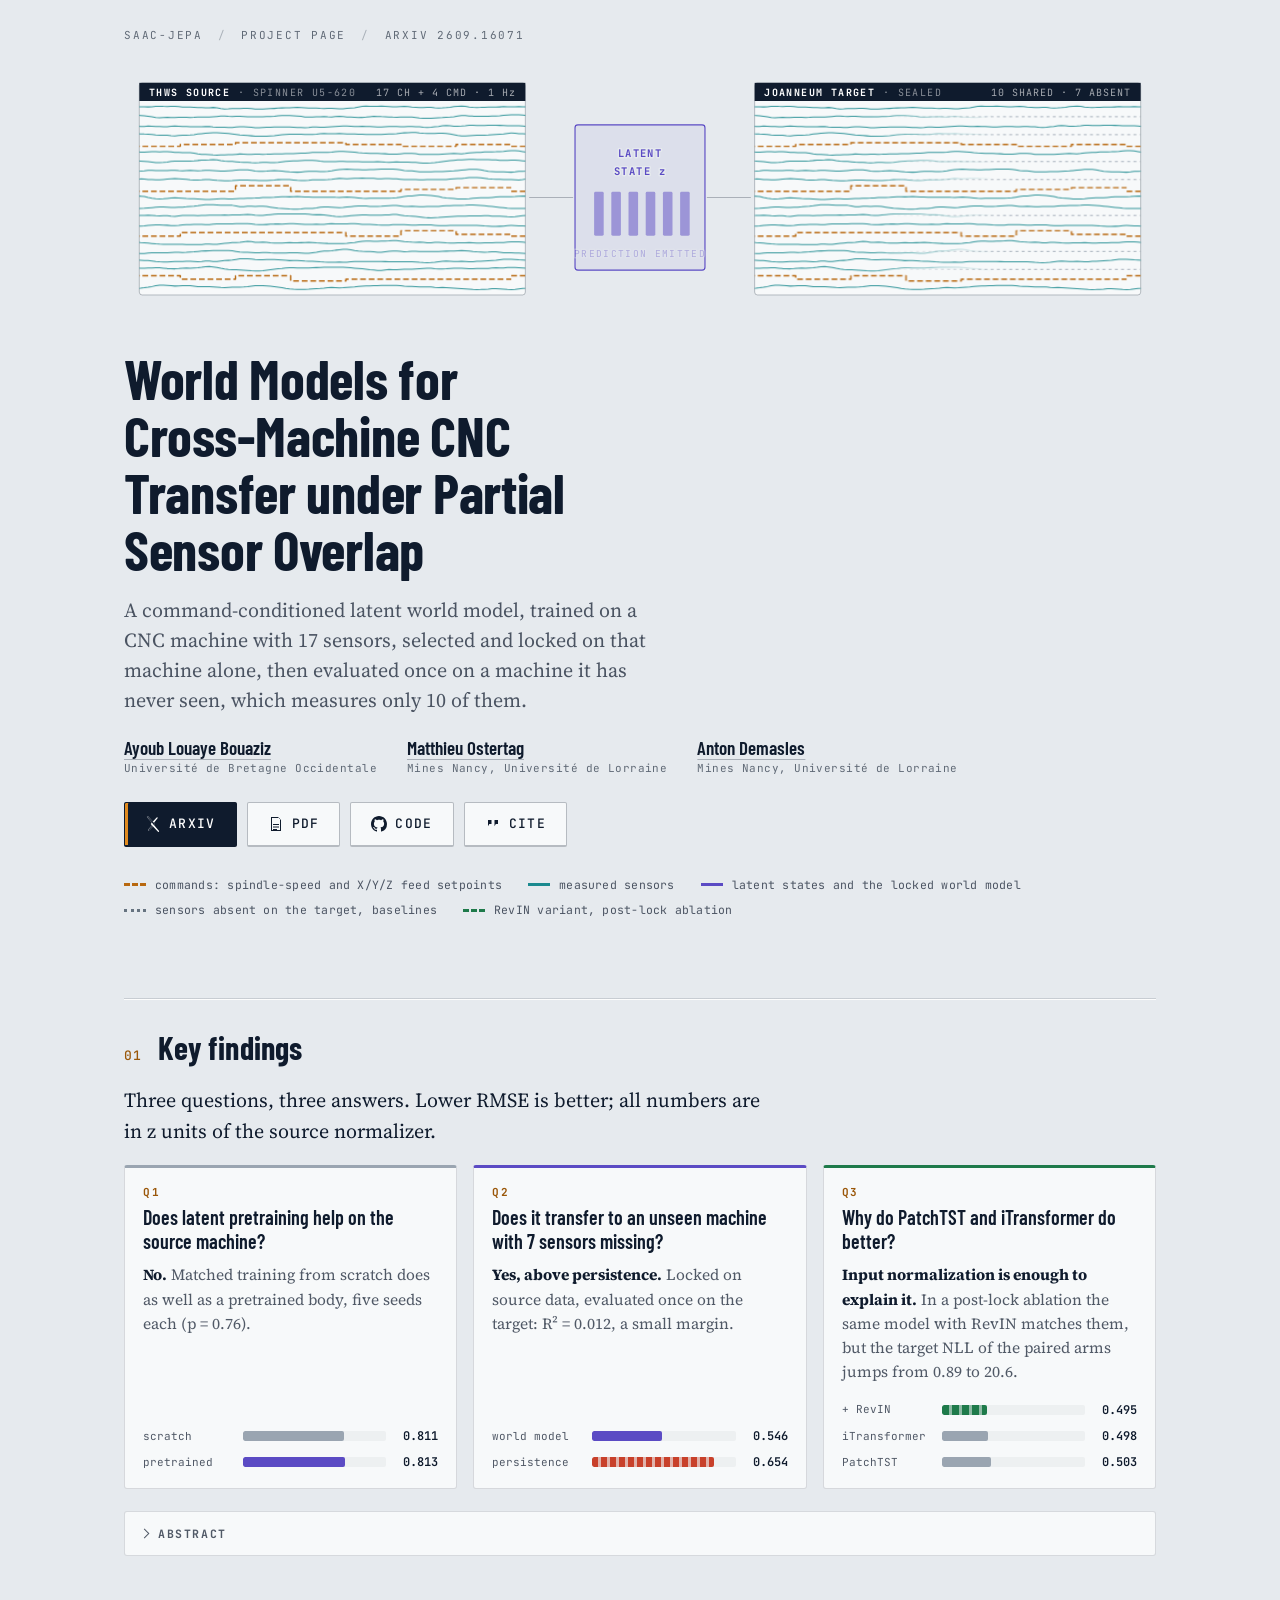
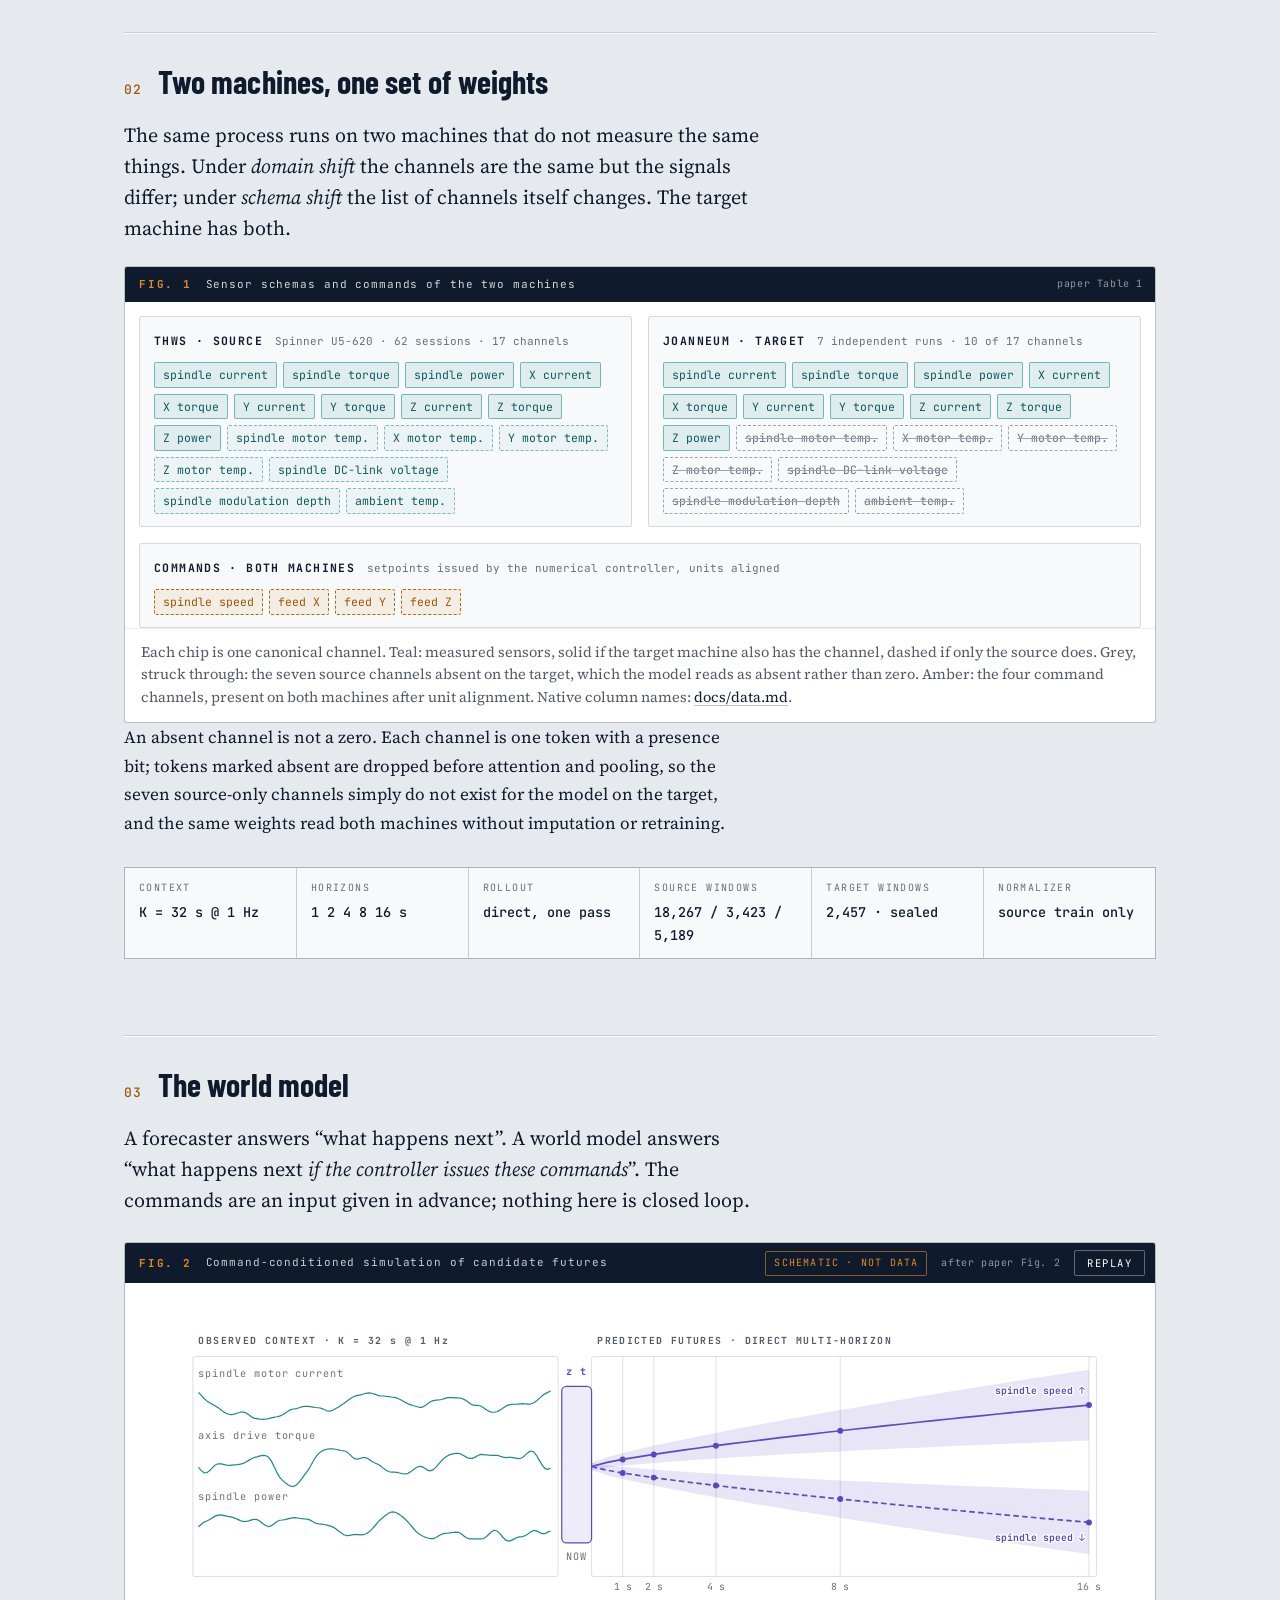
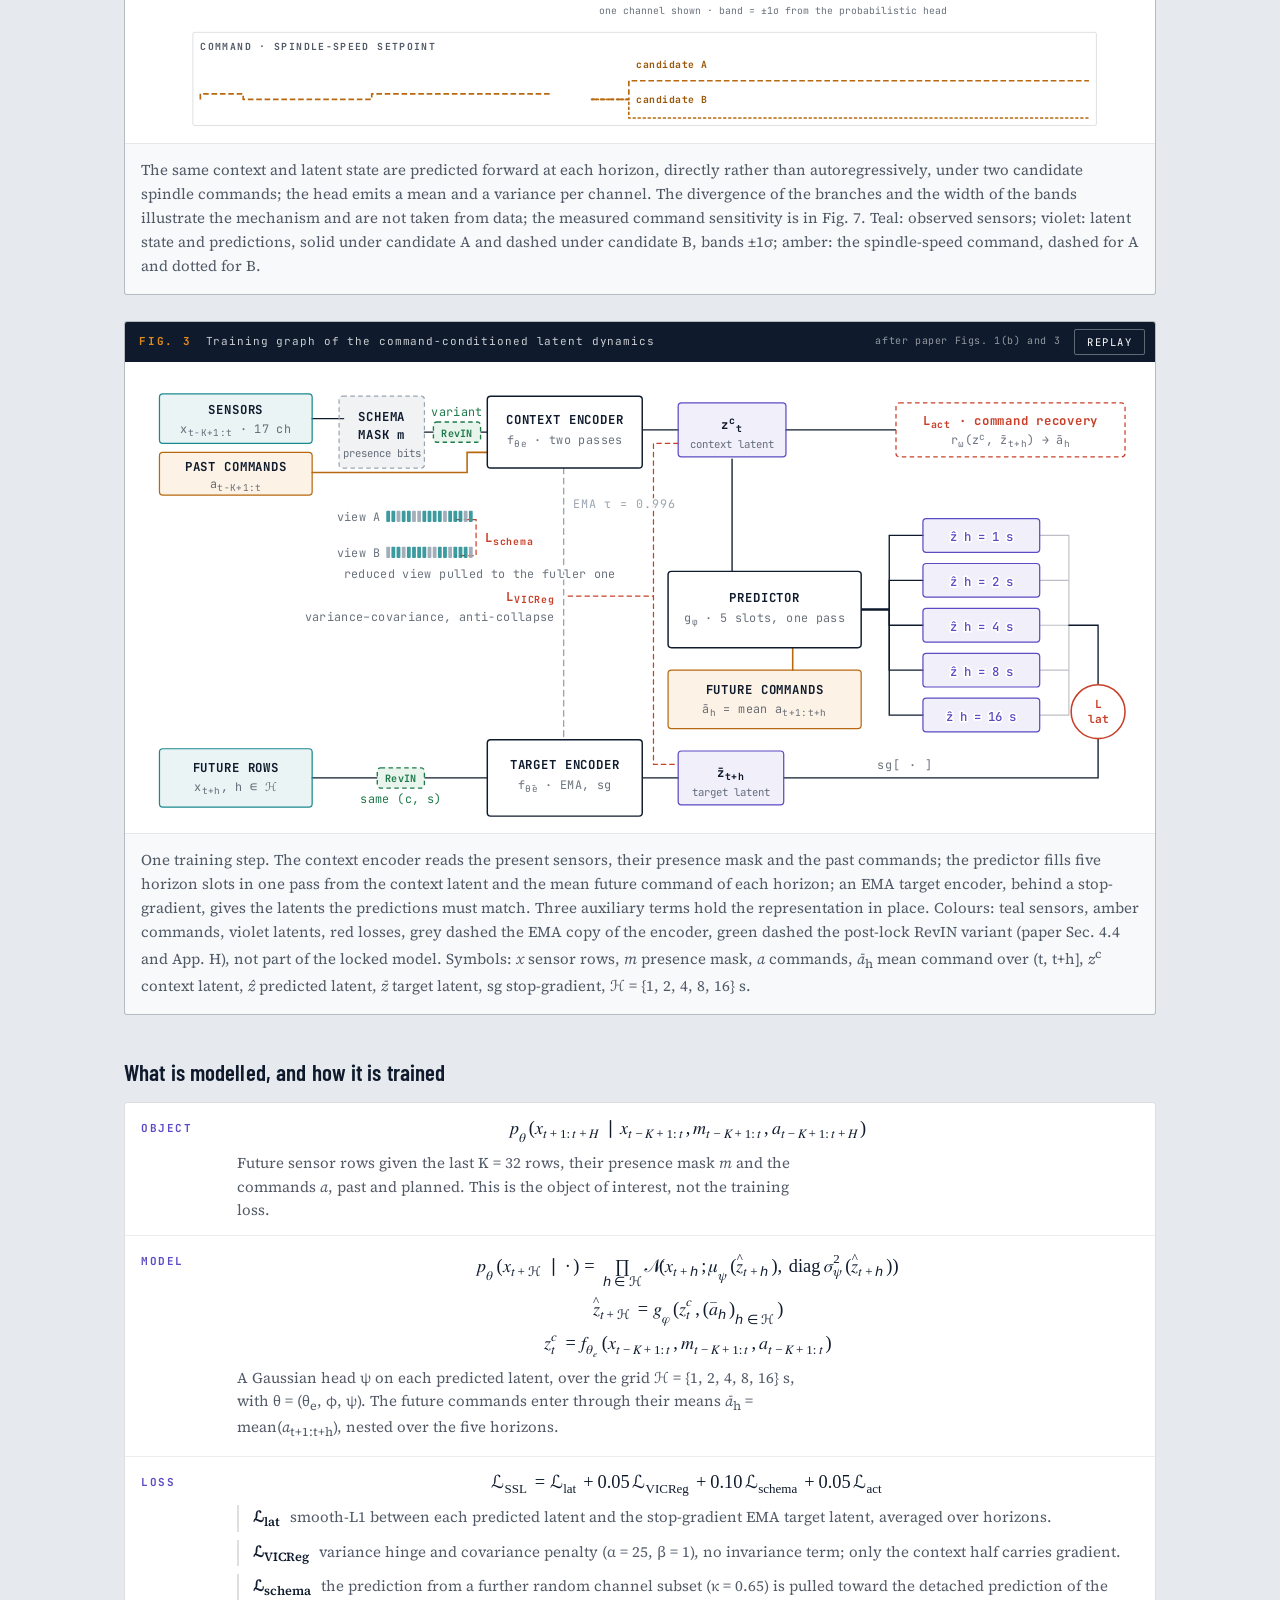
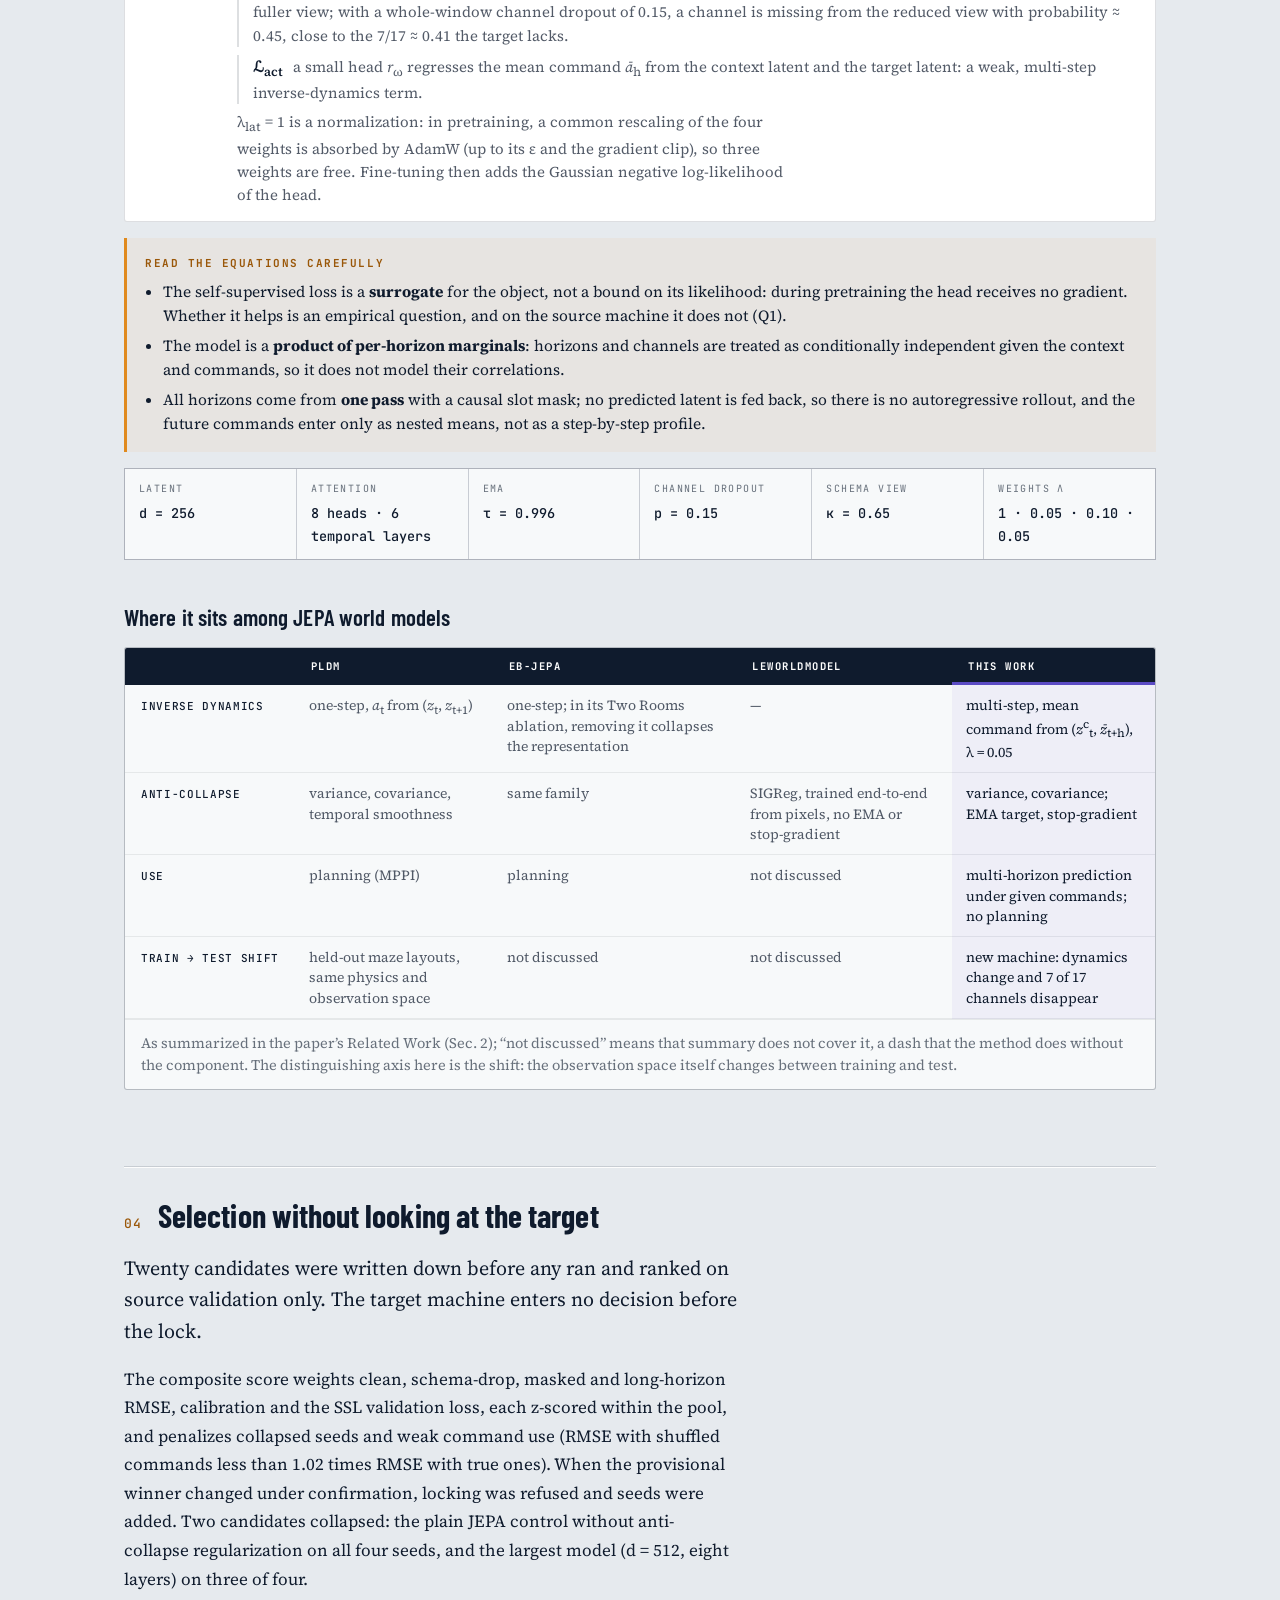
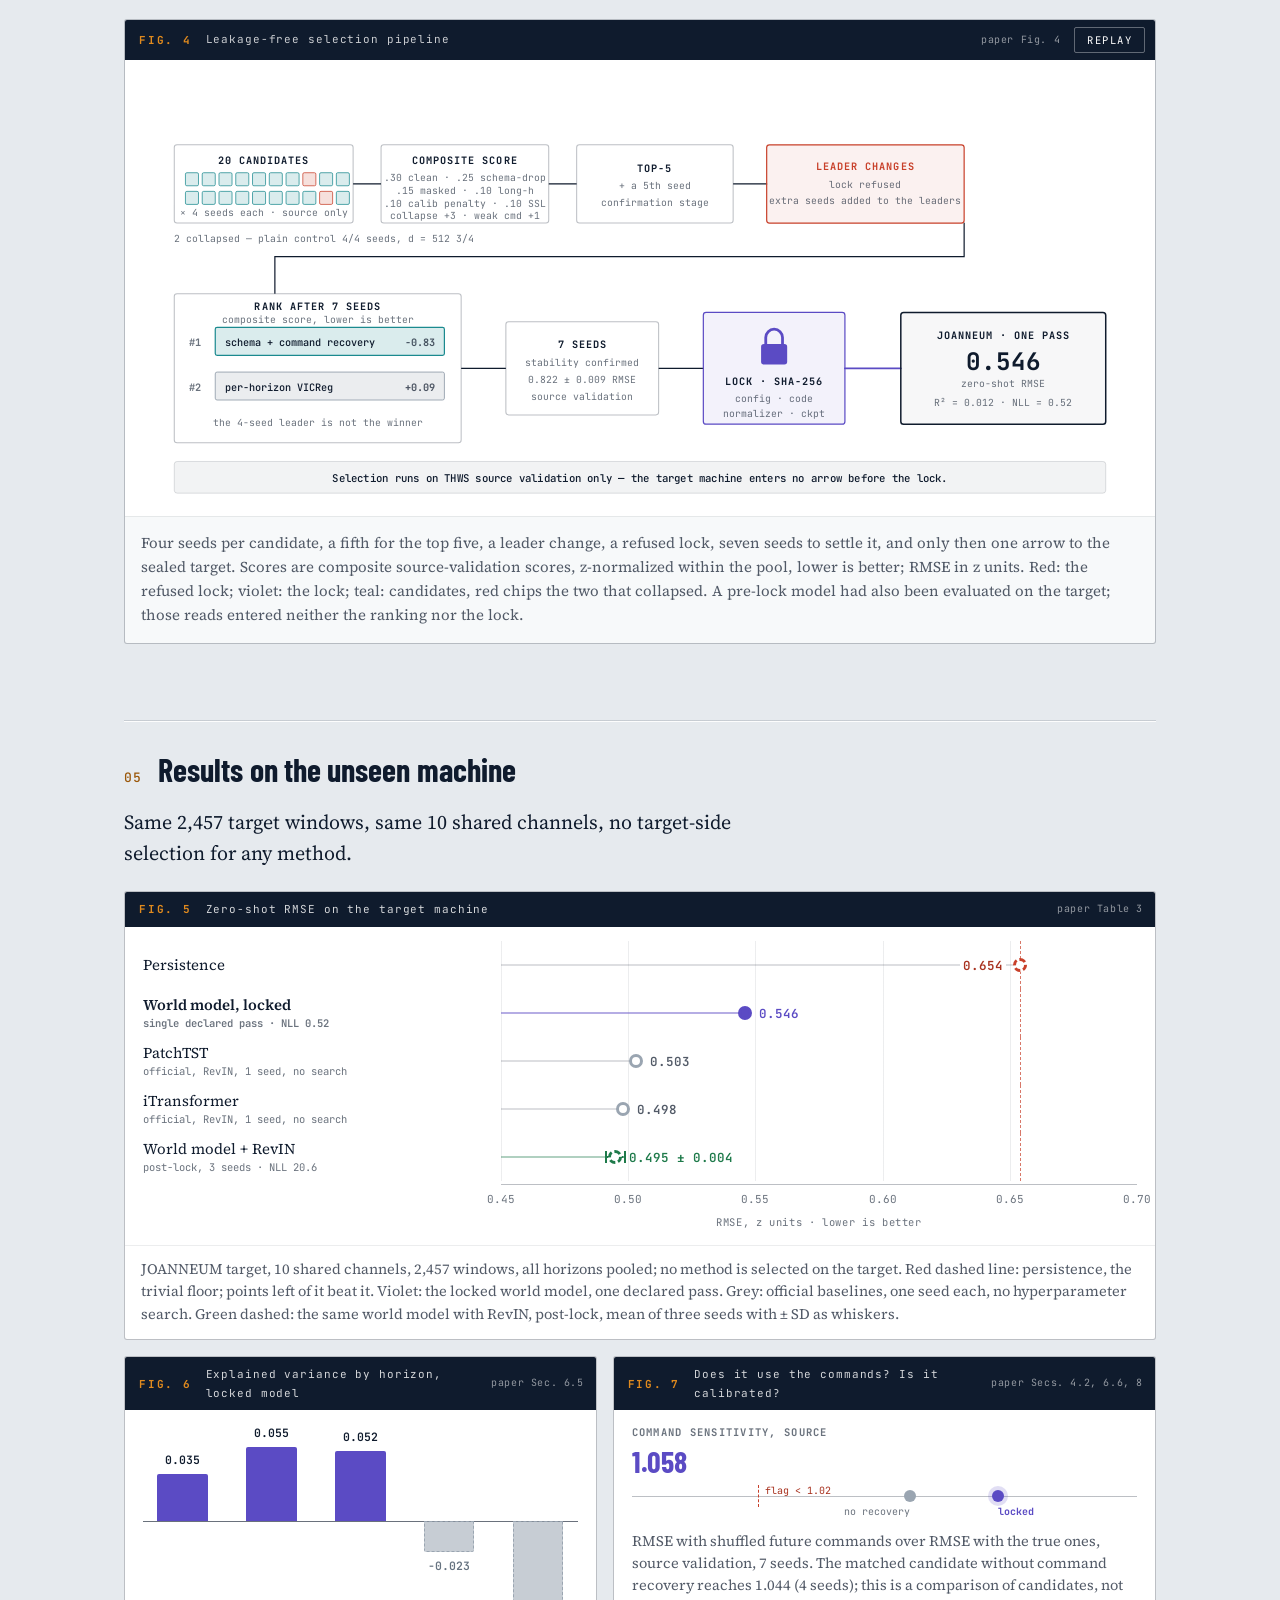
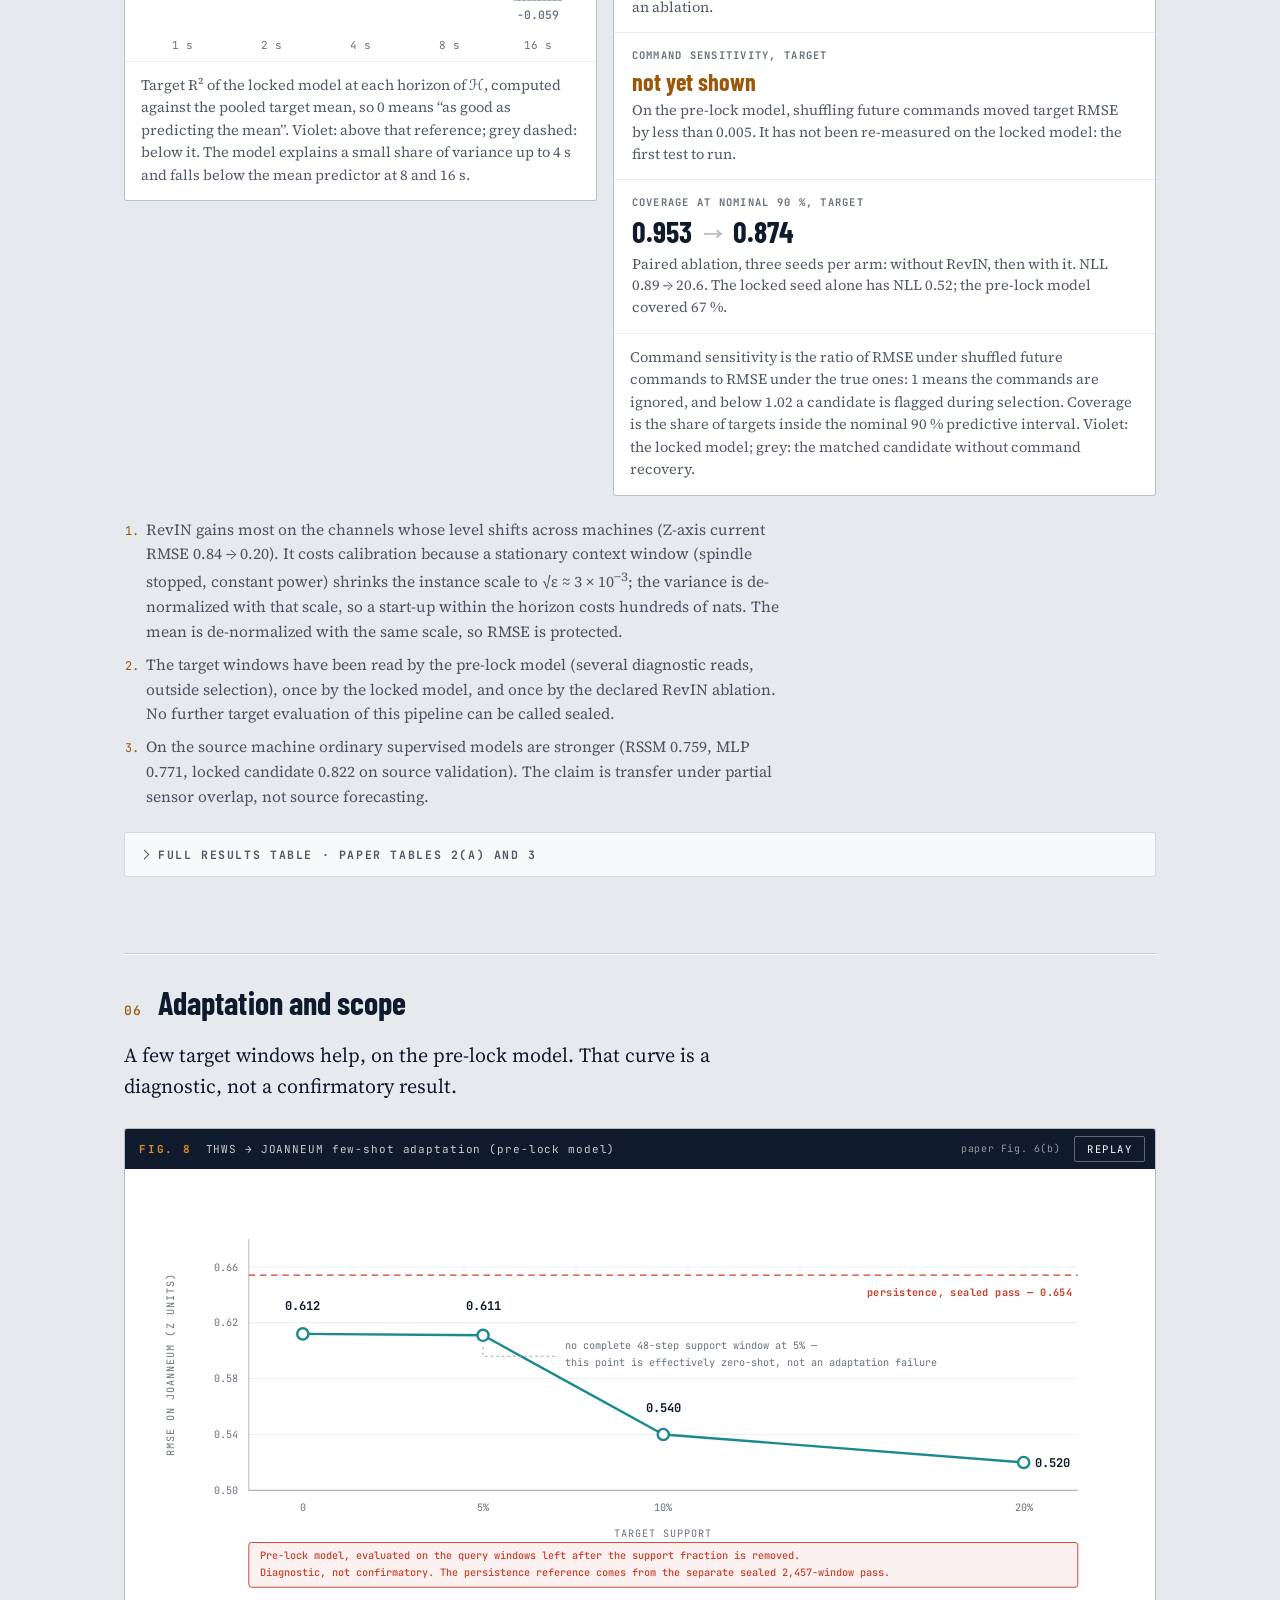
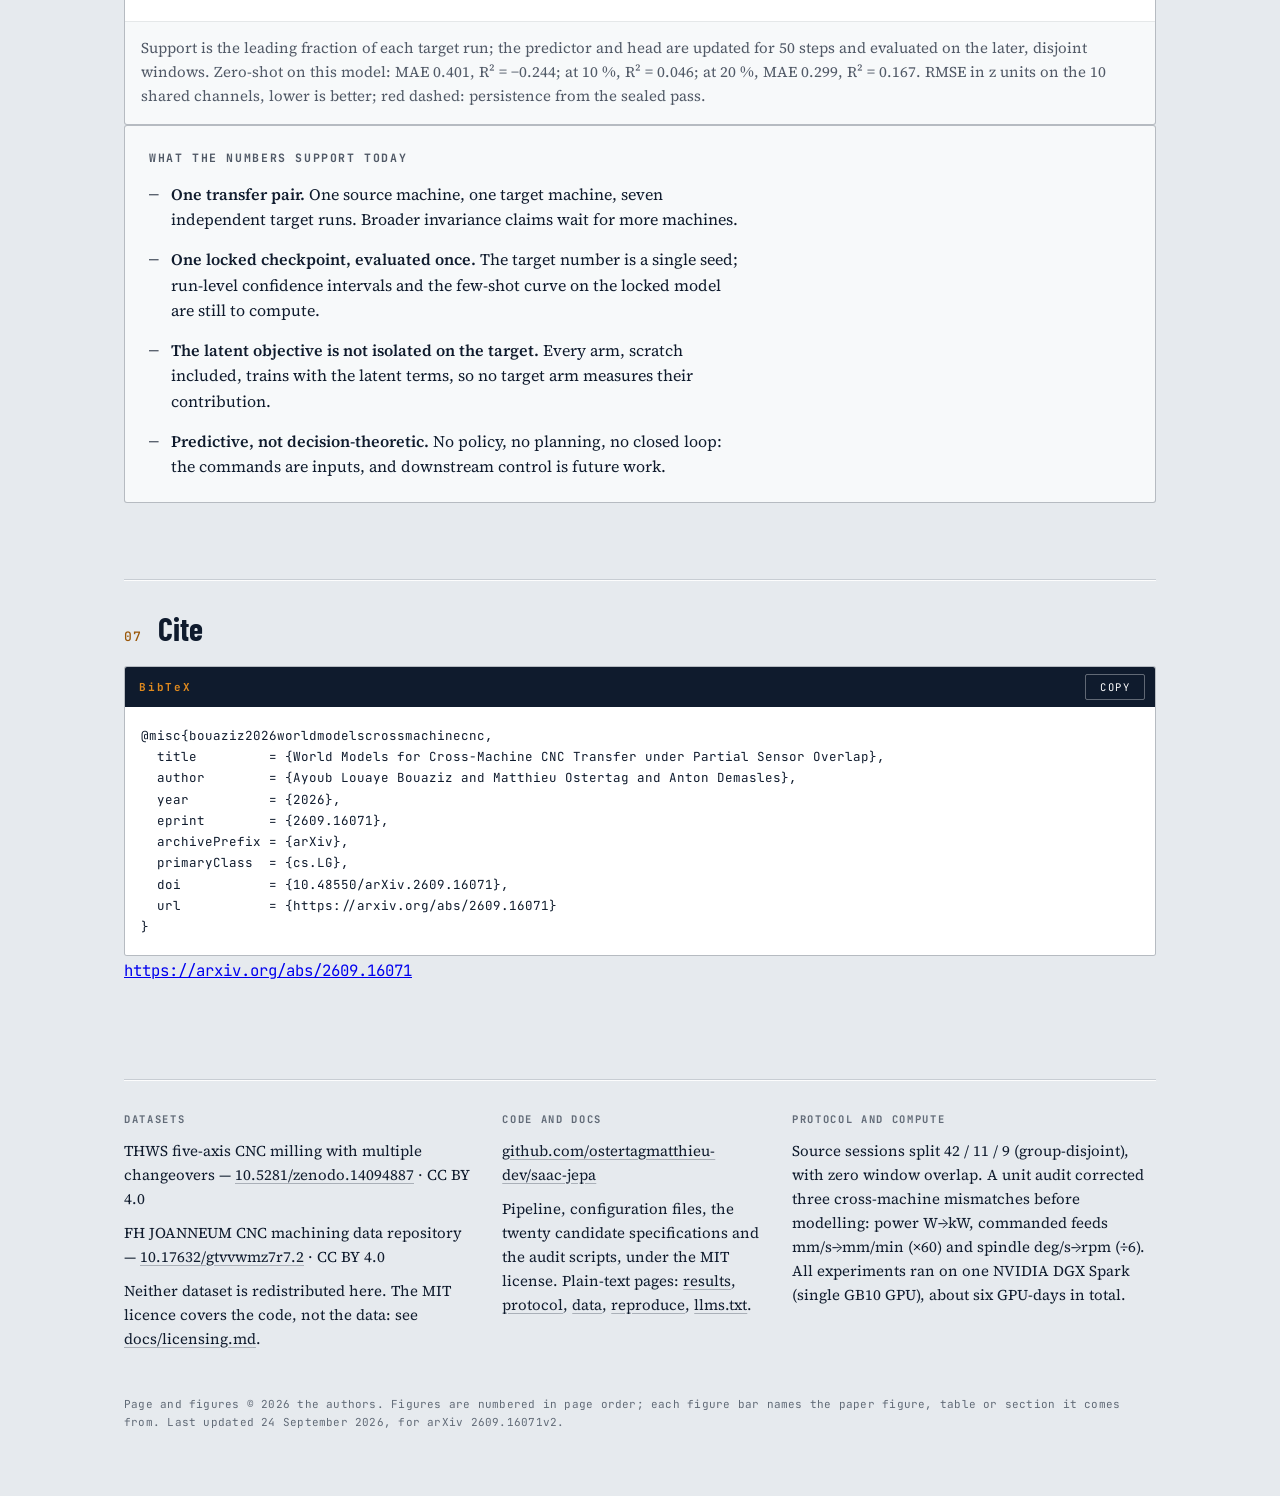
==== docs/index.html @ 868e9865 "Shorten the meta description to 149 characters Bing Webmaster Tools flags descriptions outside 25-16" ====
<!doctype html>
<html lang="en">
<head>
<meta charset="utf-8">
<meta name="viewport" content="width=device-width,initial-scale=1">
<script>document.documentElement.classList.add("js")</script>
<title>World Models for Cross-Machine CNC Transfer · SAAC-JEPA</title>
<meta name="description" content="Command-conditioned JEPA world model for CNC milling: trained on 17 sensors, tested zero-shot on an unseen machine sharing only 10. arXiv:2609.16071.">
<meta name="keywords" content="world model, JEPA, joint-embedding predictive architecture, latent dynamics, command-conditioned prediction, CNC machining, cross-machine transfer, domain shift, schema shift, partial sensor overlap, zero-shot transfer, VICReg, inverse dynamics, RevIN, industrial time series, multivariate forecasting">
<meta name="author" content="Ayoub Louaye Bouaziz, Matthieu Ostertag, Anton Demasles">
<meta name="robots" content="index,follow,max-image-preview:large,max-snippet:-1">
<meta name="theme-color" content="#0F1B2D">
<!-- Google Search Console ownership proof for the URL-prefix property https://ostertagmatthieu-dev.github.io/saac-jepa/ ; removing it unverifies the property. -->
<meta name="google-site-verification" content="F1VABGIbDV20T39u4Xei3S14fDGY10jc1vO_dndObAw">
<link rel="canonical" href="https://ostertagmatthieu-dev.github.io/saac-jepa/">
<link rel="alternate" type="application/pdf" href="https://ostertagmatthieu-dev.github.io/saac-jepa/paper.pdf" title="Preprint PDF">
<link rel="alternate" type="text/plain" href="https://ostertagmatthieu-dev.github.io/saac-jepa/llms.txt" title="Plain-text summary for language models">

<!-- ------------------------------ Open Graph ------------------------------ -->
<meta property="og:title" content="World Models for Cross-Machine CNC Transfer · SAAC-JEPA">
<meta property="og:description" content="A command-conditioned latent world model trained on one CNC machine and evaluated zero-shot, once, on another machine that measures only 10 of its 17 sensors.">
<meta property="og:type" content="article">
<meta property="og:url" content="https://ostertagmatthieu-dev.github.io/saac-jepa/">
<meta property="og:site_name" content="SAAC-JEPA">
<meta property="og:locale" content="en_US">
<meta property="og:image" content="https://ostertagmatthieu-dev.github.io/saac-jepa/og.png">
<meta property="og:image:width" content="1200">
<meta property="og:image:height" content="630">
<meta property="og:image:alt" content="Project page card: a two-panel machine strip showing a 17-channel THWS source machine, a latent state, and a JOANNEUM target machine where 7 of the channels are absent.">
<meta property="article:published_time" content="2026-09-13T15:10:06Z">
<meta property="article:modified_time" content="2026-09-24T00:00:00Z">
<meta property="article:section" content="Machine Learning">
<meta property="article:tag" content="world models">
<meta property="article:tag" content="JEPA">
<meta property="article:tag" content="CNC machining">
<meta property="article:tag" content="transfer learning">

<!-- -------------------------------- Twitter ------------------------------- -->
<meta name="twitter:card" content="summary_large_image">
<meta name="twitter:title" content="World Models for Cross-Machine CNC Transfer · SAAC-JEPA">
<meta name="twitter:description" content="A command-conditioned latent world model trained on one CNC machine and evaluated zero-shot, once, on another machine that measures only 10 of its 17 sensors.">
<meta name="twitter:image" content="https://ostertagmatthieu-dev.github.io/saac-jepa/og.png">
<meta name="twitter:image:alt" content="A 17-channel source machine, a latent state, and a target machine where 7 of the channels are absent.">

<!-- --------------------------- Google Scholar ----------------------------- -->
<meta name="citation_arxiv_id" content="2609.16071">
<meta name="citation_doi" content="10.48550/arXiv.2609.16071">
<meta name="citation_title" content="World Models for Cross-Machine CNC Transfer under Partial Sensor Overlap">
<meta name="citation_author" content="Bouaziz, Ayoub Louaye">
<meta name="citation_author_institution" content="Université de Bretagne Occidentale">
<meta name="citation_author_orcid" content="0009-0008-9074-0374">
<meta name="citation_author" content="Ostertag, Matthieu">
<meta name="citation_author_institution" content="Mines Nancy, Université de Lorraine">
<meta name="citation_author_orcid" content="0009-0002-3829-0536">
<meta name="citation_author" content="Demasles, Anton">
<meta name="citation_author_institution" content="Mines Nancy, Université de Lorraine">
<meta name="citation_author_orcid" content="0009-0008-0640-6622">
<meta name="citation_publication_date" content="2026/09/13">
<meta name="citation_online_date" content="2026/09/13">
<meta name="citation_technical_report_institution" content="arXiv">
<meta name="citation_abstract_html_url" content="https://arxiv.org/abs/2609.16071">
<meta name="citation_pdf_url" content="https://ostertagmatthieu-dev.github.io/saac-jepa/paper.pdf">
<meta name="citation_keywords" content="world model; JEPA; CNC machining; cross-machine transfer; partial sensor overlap; schema shift">
<meta name="citation_language" content="en">

<!-- ------------------------------- JSON-LD -------------------------------- -->
<!-- One graph: the article, the code, the two datasets, the authors and the
     questions answered on this page. Every FAQ answer below is visible text on
     the page (section 01 and section 02); keep them in sync. -->
<script type="application/ld+json">
{
  "@context": "https://schema.org",
  "@graph": [
    {
      "@type": "ScholarlyArticle",
      "@id": "https://ostertagmatthieu-dev.github.io/saac-jepa/#article",
      "headline": "World Models for Cross-Machine CNC Transfer under Partial Sensor Overlap",
      "name": "World Models for Cross-Machine CNC Transfer under Partial Sensor Overlap",
      "abstract": "Industrial world models must move between machines whose dynamics, sensing interfaces and command conventions differ. This study asks whether a command-conditioned latent world model, trained to predict future representations of the process rather than to reconstruct future samples, keeps its value on a machine it has never seen: a source CNC machine exposes 17 sensor channels, the target sharing 10 of those. All model selection uses source data only, and the locked configuration is evaluated on the target once. Two findings follow. First, latent-predictive pretraining brings no in-domain forecasting gain over matched training from scratch, so source accuracy alone cannot show what such a representation is worth. Second, the transferred model beats persistence on the unseen machine (with R² ≈ 0.01 against the target mean) but trails official forecasters that normalize each input window by its own statistics; a post-lock ablation, declared before it ran, shows that this input normalization alone closes the gap, and closing it costs predictive calibration. Cross-machine transfer under partial sensor overlap is therefore a distinct evaluation axis for command-conditioned world models.",
      "keywords": ["world model", "JEPA", "joint-embedding predictive architecture", "latent dynamics", "command-conditioned prediction", "CNC machining", "cross-machine transfer", "schema shift", "partial sensor overlap", "zero-shot transfer", "VICReg", "RevIN"],
      "about": [
        { "@type": "Thing", "name": "World model" },
        { "@type": "Thing", "name": "Joint-embedding predictive architecture" },
        { "@type": "Thing", "name": "Transfer learning" },
        { "@type": "Thing", "name": "Numerical control" }
      ],
      "author": [
        { "@id": "https://orcid.org/0009-0008-9074-0374" },
        { "@id": "https://orcid.org/0009-0002-3829-0536" },
        { "@id": "https://orcid.org/0009-0008-0640-6622" }
      ],
      "datePublished": "2026-09-13T15:10:06Z",
      "dateModified": "2026-09-24T00:00:00Z",
      "version": "2609.16071v2",
      "inLanguage": "en",
      "url": "https://ostertagmatthieu-dev.github.io/saac-jepa/",
      "mainEntityOfPage": "https://ostertagmatthieu-dev.github.io/saac-jepa/",
      "sameAs": ["https://arxiv.org/abs/2609.16071", "https://doi.org/10.48550/arXiv.2609.16071"],
      "image": "https://ostertagmatthieu-dev.github.io/saac-jepa/og.png",
      "encoding": { "@type": "MediaObject", "contentUrl": "https://ostertagmatthieu-dev.github.io/saac-jepa/paper.pdf", "encodingFormat": "application/pdf" },
      "publisher": { "@type": "Organization", "name": "arXiv", "url": "https://arxiv.org" },
      "identifier": [
        { "@type": "PropertyValue", "propertyID": "arXiv", "value": "arXiv:2609.16071" },
        { "@type": "PropertyValue", "propertyID": "DOI", "value": "10.48550/arXiv.2609.16071" }
      ],
      "isBasedOn": [
        { "@id": "https://doi.org/10.5281/zenodo.14094887" },
        { "@id": "https://doi.org/10.17632/gtvvwmz7r7.2" }
      ],
      "workExample": { "@id": "https://github.com/ostertagmatthieu-dev/saac-jepa#code" },
      "isAccessibleForFree": true,
      "creativeWorkStatus": "Preprint"
    },
    {
      "@type": "SoftwareSourceCode",
      "@id": "https://github.com/ostertagmatthieu-dev/saac-jepa#code",
      "name": "SAAC-JEPA",
      "description": "Training, source-only model selection and evaluation code for the command-conditioned CNC world model of arXiv:2609.16071.",
      "codeRepository": "https://github.com/ostertagmatthieu-dev/saac-jepa",
      "programmingLanguage": "Python",
      "runtimePlatform": "PyTorch",
      "license": "https://opensource.org/licenses/MIT",
      "author": [
        { "@id": "https://orcid.org/0009-0008-9074-0374" },
        { "@id": "https://orcid.org/0009-0002-3829-0536" },
        { "@id": "https://orcid.org/0009-0008-0640-6622" }
      ]
    },
    {
      "@type": "Dataset",
      "@id": "https://doi.org/10.5281/zenodo.14094887",
      "name": "THWS five-axis CNC milling production dataset with multiple changeovers",
      "description": "Source machine: Spinner U5-620 five-axis machining centre, 17 sensor channels used here, 62 NC-program sessions.",
      "url": "https://doi.org/10.5281/zenodo.14094887",
      "license": "https://creativecommons.org/licenses/by/4.0/",
      "creator": [
        { "@type": "Person", "name": "Mario Martinez" },
        { "@type": "Person", "name": "Anna-Maria Schmitt" },
        { "@type": "Person", "name": "Andreas Schiffler" },
        { "@type": "Person", "name": "Bastian Engelmann" }
      ],
      "citation": "https://doi.org/10.1038/s41597-025-05294-0"
    },
    {
      "@type": "Dataset",
      "@id": "https://doi.org/10.17632/gtvvwmz7r7.2",
      "name": "FH JOANNEUM CNC machining data repository with high-frequency energy measurements",
      "description": "Target machine: 7 independent runs; 10 of the 17 source channels are present.",
      "url": "https://doi.org/10.17632/gtvvwmz7r7.2",
      "license": "https://creativecommons.org/licenses/by/4.0/",
      "creator": [
        { "@type": "Person", "name": "Markus Brillinger" },
        { "@type": "Person", "name": "Muaaz Abdul Hadi" },
        { "@type": "Person", "name": "Stefan Trabesinger" },
        { "@type": "Person", "name": "Johannes Schmid" },
        { "@type": "Person", "name": "Florian Lackner" }
      ]
    },
    {
      "@type": "Person",
      "@id": "https://orcid.org/0009-0008-9074-0374",
      "name": "Ayoub Louaye Bouaziz",
      "email": "abouaziz@univ-brest.fr",
      "sameAs": "https://orcid.org/0009-0008-9074-0374",
      "affiliation": { "@type": "Organization", "name": "Université de Bretagne Occidentale" }
    },
    {
      "@type": "Person",
      "@id": "https://orcid.org/0009-0002-3829-0536",
      "name": "Matthieu Ostertag",
      "email": "matthieu.ostertag7@etu.univ-lorraine.fr",
      "sameAs": "https://orcid.org/0009-0002-3829-0536",
      "affiliation": { "@type": "Organization", "name": "Mines Nancy, Université de Lorraine" }
    },
    {
      "@type": "Person",
      "@id": "https://orcid.org/0009-0008-0640-6622",
      "name": "Anton Demasles",
      "email": "anton.demasles2@etu.univ-lorraine.fr",
      "sameAs": "https://orcid.org/0009-0008-0640-6622",
      "affiliation": { "@type": "Organization", "name": "Mines Nancy, Université de Lorraine" }
    },
    {
      "@type": "FAQPage",
      "@id": "https://ostertagmatthieu-dev.github.io/saac-jepa/#faq",
      "about": { "@id": "https://ostertagmatthieu-dev.github.io/saac-jepa/#article" },
      "mainEntity": [
        {
          "@type": "Question",
          "name": "Does JEPA-style latent pretraining improve forecasting on the source CNC machine?",
          "acceptedAnswer": { "@type": "Answer", "text": "No. With five matched seeds, training from scratch reaches source RMSE 0.811 ± 0.022 and a pretrained body with a fresh head 0.813 ± 0.022 (p = 0.76). Source accuracy alone cannot show what the representation is worth." }
        },
        {
          "@type": "Question",
          "name": "Does the world model transfer zero-shot to an unseen CNC machine with fewer sensors?",
          "acceptedAnswer": { "@type": "Answer", "text": "Yes, above a trivial floor. Selected and locked on source data alone, then evaluated once on a machine that measures 10 of the 17 source channels, it reaches zero-shot RMSE 0.546 against 0.654 for persistence, with R² = 0.012." }
        },
        {
          "@type": "Question",
          "name": "Why do PatchTST and iTransformer transfer better in RMSE?",
          "acceptedAnswer": { "@type": "Answer", "text": "Input normalization is sufficient to explain it. The official baselines use RevIN (0.503 and 0.498, single seed each, no hyperparameter search). In a post-lock three-seed ablation, adding the same instance normalization to the world model gives 0.495 ± 0.004, but the target NLL of the paired control arm, 0.89, rises to 20.6 because stationary windows collapse the instance scale. The locked seed alone has NLL 0.52." }
        },
        {
          "@type": "Question",
          "name": "What are the commands in this CNC world model?",
          "acceptedAnswer": { "@type": "Answer", "text": "The spindle-speed and X, Y, Z feed setpoints issued by the numerical controller. The world model predicts future sensor values at horizons of 1, 2, 4, 8 and 16 seconds from a 32-second context of sensors, presence mask and past commands, and from the mean future command over each horizon." }
        },
        {
          "@type": "Question",
          "name": "Which datasets are used?",
          "acceptedAnswer": { "@type": "Answer", "text": "The THWS five-axis CNC milling dataset (Spinner U5-620, 17 sensor channels, 62 sessions) as source and the FH JOANNEUM CNC machining repository (7 runs, 10 shared channels) as target, both CC BY 4.0." }
        }
      ]
    }
  ]
}
</script>
<!-- The "license" of SoftwareSourceCode refers to the CODE (MIT). It is not a
     licence statement for the paper or for this page. -->

<link rel="icon" href="favicon.svg" type="image/svg+xml">
<link rel="icon" href="favicon-32.png" sizes="32x32" type="image/png">
<link rel="apple-touch-icon" href="apple-touch-icon.png">

<link rel="preconnect" href="https://fonts.googleapis.com">
<link rel="preconnect" href="https://fonts.gstatic.com" crossorigin>
<link rel="stylesheet" href="https://fonts.googleapis.com/css2?family=Barlow+Condensed:wght@600;700&family=JetBrains+Mono:wght@400..700&family=Source+Serif+4:opsz,wght@8..60,400;8..60,600&display=swap">
<link rel="stylesheet" href="styles.css">
<script src="main.js" defer></script>
</head>
<body>

<a class="skiplink" href="#main">Skip to content</a>

<header class="masthead">
  <div class="wrap">

    <p class="masthead__eyebrow">SAAC-JEPA <span class="masthead__sep">/</span> project page <span class="masthead__sep">/</span> arXiv 2609.16071</p>

    <!-- ============ HERO SIGNATURE: live two-panel machine strip ============ -->
    <figure class="strip" id="strip">
      <div class="strip__scroll">
        <svg class="strip__svg" viewBox="0 0 1080 268" role="img" focusable="false"
             aria-labelledby="stripTitle" aria-describedby="stripDesc">
          <title id="stripTitle">Source machine, latent state, target machine</title>
          <desc id="stripDesc">Animated schematic: a left panel labelled THWS source shows seventeen scrolling teal sensor traces and four amber step-shaped command traces; a violet latent state in the middle pulses when a prediction is emitted, with signal packets travelling from the source panel into it and out to the target; a right panel labelled JOANNEUM target, whose header reads 10 SHARED and 7 ABSENT, shows the same traces entering, where ten keep flowing in teal and seven fade to grey dashed flat lines.</desc>
          <defs>
            <!-- The scrolling traces are painted as tiling patterns, not as long
                 translated paths: a pattern tile clips at its own edges, so no
                 trace geometry can ever exist outside its panel. -->
            <pattern id="srcPat" patternUnits="userSpaceOnUse" x="16" y="0" width="404" height="268"><g id="srcFlow"></g></pattern>
            <pattern id="tgtPat" patternUnits="userSpaceOnUse" x="660" y="0" width="404" height="268"><g id="tgtFlow"></g></pattern>
            <pattern id="tgtFadePat" patternUnits="userSpaceOnUse" x="660" y="0" width="404" height="268"><g id="tgtFadeFlow"></g></pattern>
            <linearGradient id="fadeOut" x1="0" x2="1" y1="0" y2="0">
              <stop offset="0" stop-color="#fff" stop-opacity="1"/>
              <stop offset="0.30" stop-color="#fff" stop-opacity="1"/>
              <stop offset="0.62" stop-color="#fff" stop-opacity="0"/>
            </linearGradient>
            <linearGradient id="fadeIn" x1="0" x2="1" y1="0" y2="0">
              <stop offset="0.34" stop-color="#fff" stop-opacity="0"/>
              <stop offset="0.66" stop-color="#fff" stop-opacity="1"/>
            </linearGradient>
            <mask id="maskOut"><rect x="660" y="44" width="404" height="204" fill="url(#fadeOut)"/></mask>
            <mask id="maskIn"><rect x="660" y="44" width="404" height="204" fill="url(#fadeIn)"/></mask>
          </defs>

          <!-- source panel -->
          <rect class="strip__panel" x="16" y="26" width="404" height="222" rx="3"/>
          <rect class="strip__panelhead" x="16" y="26" width="404" height="19"/>
          <text class="strip__title" x="26" y="40">THWS SOURCE <tspan class="strip__titledim">· SPINNER U5-620</tspan></text>
          <text class="strip__meta" x="410" y="40" text-anchor="end">17 CH + 4 CMD · 1 Hz</text>
          <rect class="strip__field" x="16" y="44" width="404" height="204" fill="url(#srcPat)"/>

          <!-- latent bridge -->
          <g class="strip__bridge">
            <path class="strip__wire" d="M424 146 H 470"/>
            <path class="strip__wire" d="M610 146 H 656"/>
            <circle class="strip__packet strip__packet--in" cx="424" cy="146" r="3"/>
            <circle class="strip__packet strip__packet--out" cx="610" cy="146" r="3"/>
            <rect class="strip__latent" x="472" y="70" width="136" height="152" rx="3"/>
            <rect class="strip__latentpulse" x="472" y="70" width="136" height="152" rx="3"/>
            <text class="strip__latentlabel" x="540" y="104" text-anchor="middle">LATENT</text>
            <text class="strip__latentlabel" x="540" y="122" text-anchor="middle">STATE z</text>
            <g class="strip__bars">
              <rect x="492" y="140" width="10" height="46" rx="1.5"/>
              <rect x="510" y="140" width="10" height="46" rx="1.5"/>
              <rect x="528" y="140" width="10" height="46" rx="1.5"/>
              <rect x="546" y="140" width="10" height="46" rx="1.5"/>
              <rect x="564" y="140" width="10" height="46" rx="1.5"/>
              <rect x="582" y="140" width="10" height="46" rx="1.5"/>
            </g>
            <text class="strip__emit" x="540" y="208" text-anchor="middle">PREDICTION EMITTED</text>
          </g>

          <!-- target panel -->
          <rect class="strip__panel" x="660" y="26" width="404" height="222" rx="3"/>
          <rect class="strip__panelhead" x="660" y="26" width="404" height="19"/>
          <text class="strip__title" x="670" y="40">JOANNEUM TARGET <tspan class="strip__titledim">· SEALED</tspan></text>
          <text class="strip__meta" x="1054" y="40" text-anchor="end">10 SHARED · 7 ABSENT</text>
          <g mask="url(#maskIn)"><g id="tgtAbsent"></g></g>
          <rect class="strip__field" x="660" y="44" width="404" height="204" fill="url(#tgtFadePat)" mask="url(#maskOut)"/>
          <rect class="strip__field" x="660" y="44" width="404" height="204" fill="url(#tgtPat)"/>
        </svg>
      </div>
      <p class="panel__hint">Scroll sideways to read the figure</p>
    </figure>

    <h1 class="masthead__title">World Models for Cross-Machine CNC Transfer under Partial Sensor Overlap</h1>

    <p class="masthead__deck">A command-conditioned latent world model, trained on a CNC machine with 17 sensors, selected and locked on that machine alone, then evaluated once on a machine it has never seen, which measures only 10 of them.</p>

    <p class="masthead__authors">
      <span class="masthead__author"><a class="masthead__mail" href="mailto:abouaziz@univ-brest.fr">Ayoub Louaye Bouaziz</a><span class="masthead__aff">Université de Bretagne Occidentale</span></span>
      <span class="masthead__author"><a class="masthead__mail" href="mailto:matthieu.ostertag7@etu.univ-lorraine.fr">Matthieu Ostertag</a><span class="masthead__aff">Mines Nancy, Université de Lorraine</span></span>
      <span class="masthead__author"><a class="masthead__mail" href="mailto:anton.demasles2@etu.univ-lorraine.fr">Anton Demasles</a><span class="masthead__aff">Mines Nancy, Université de Lorraine</span></span>
    </p>

    <p class="btnrow">
      <a class="btn btn--primary" id="btnArxiv" href="https://arxiv.org/abs/2609.16071"><svg class="btn__icon" viewBox="0 0 24 24" width="16" height="16" aria-hidden="true" focusable="false"><path fill="currentColor" d="M3.8423 0a1.0037 1.0037 0 0 0-.922.6078c-.1536.3687-.0438.6275.2938 1.1113l6.9185 8.3597-1.0223 1.1058a1.0393 1.0393 0 0 0 .003 1.4229l1.2292 1.3135-5.4391 6.4444c-.2803.299-.4538.823-.2971 1.1986a1.0253 1.0253 0 0 0 .9585.635.9133.9133 0 0 0 .6891-.3405l5.783-6.126 7.4902 8.0051a.8527.8527 0 0 0 .6835.2597.9575.9575 0 0 0 .8777-.6138c.1577-.377-.017-.7502-.306-1.1407l-7.0518-8.3418 1.0632-1.13a.9626.9626 0 0 0 .0089-1.3165L4.6336.4639s-.3733-.4535-.768-.463zm0 .272h.0166c.2179.0052.4874.2715.5644.3639l.005.006.0052.0055 10.169 10.9905a.6915.6915 0 0 1-.0072.945l-1.0666 1.133-1.4982-1.7724-8.5994-10.39c-.3286-.472-.352-.6183-.2592-.841a.7307.7307 0 0 1 .6704-.4401Zm14.341 1.5701a.877.877 0 0 0-.6554.2418l-5.6962 6.1584 1.6944 1.8319 5.3089-6.5138c.3251-.4335.479-.6603.3247-1.0292a1.1205 1.1205 0 0 0-.9763-.689zm-7.6557 12.2823 1.3186 1.4135-5.7864 6.1295a.6494.6494 0 0 1-.4959.26.7516.7516 0 0 1-.706-.4669c-.1119-.2682.0359-.6864.2442-.9083l.0051-.0055.0047-.0055z"/></svg><span class="btn__label">arXiv</span></a>
      <a class="btn" id="btnPdf" href="paper.pdf"><svg class="btn__icon" viewBox="0 0 16 16" width="16" height="16" aria-hidden="true" focusable="false"><path fill="currentColor" fill-rule="evenodd" d="M3,1 L10,1 L13,4 L13,15 L3,15 Z M4,2 L12,2 L12,14 L4,14 Z M5,8 L11,8 L11,9 L5,9 Z M5,10.5 L11,10.5 L11,11.5 L5,11.5 Z M5,13 L9,13 L9,14 L5,14 Z"/></svg><span class="btn__label">PDF</span></a>
      <a class="btn" id="btnCode" href="https://github.com/ostertagmatthieu-dev/saac-jepa"><svg class="btn__icon" viewBox="0 0 16 16" width="16" height="16" aria-hidden="true" focusable="false"><path fill="currentColor" d="M8 0C3.58 0 0 3.58 0 8c0 3.54 2.29 6.53 5.47 7.59.4.07.55-.17.55-.38 0-.19-.01-.82-.01-1.49-2.01.37-2.53-.49-2.69-.94-.09-.23-.48-.94-.82-1.13-.28-.15-.68-.52-.01-.53.63-.01 1.08.58 1.23.82.72 1.21 1.87.87 2.33.66.07-.52.28-.87.51-1.07-1.78-.2-3.64-.89-3.64-3.95 0-.87.31-1.59.82-2.15-.08-.2-.36-1.02.08-2.12 0 0 .67-.21 2.2.82.64-.18 1.32-.27 2-.27.68 0 1.36.09 2 .27 1.53-1.04 2.2-.82 2.2-.82.44 1.1.16 1.92.08 2.12.51.56.82 1.27.82 2.15 0 3.07-1.87 3.75-3.65 3.95.29.25.54.73.54 1.48 0 1.07-.01 1.93-.01 2.2 0 .21.15.46.55.38A8.013 8.013 0 0016 8c0-4.42-3.58-8-8-8z"/></svg><span class="btn__label">Code</span></a>
      <a class="btn" href="#cite"><svg class="btn__icon" viewBox="0 0 16 16" width="16" height="16" aria-hidden="true" focusable="false"><path fill="currentColor" d="M3,4 L6.5,4 L6.5,8 L4.3,8 L3,10.3 L3,8 Z M9.5,4 L13,4 L13,8 L10.8,8 L9.5,10.3 L9.5,8 Z"/></svg><span class="btn__label">Cite</span></a>
    </p>

    <ul class="legend" aria-label="Colour and line-style legend used in every figure">
      <li class="legend__item"><span class="legend__swatch legend__swatch--act"></span>commands: spindle-speed and X/Y/Z feed setpoints</li>
      <li class="legend__item"><span class="legend__swatch legend__swatch--obs"></span>measured sensors</li>
      <li class="legend__item"><span class="legend__swatch legend__swatch--lat"></span>latent states and the locked world model</li>
      <li class="legend__item"><span class="legend__swatch legend__swatch--abs"></span>sensors absent on the target, baselines</li>
      <li class="legend__item"><span class="legend__swatch legend__swatch--norm"></span>RevIN variant, post-lock ablation</li>
    </ul>

  </div>
</header>

<main id="main" tabindex="-1">
<div class="wrap">

  <!-- ============================== 01 IN BRIEF ============================== -->
  <section class="sec" id="brief" aria-labelledby="h-brief" data-reveal>
    <hr class="rule">
    <h2 class="sec__head" id="h-brief"><span class="sec__num">01</span>Key findings</h2>
    <p class="lede">Three questions, three answers. Lower RMSE is better; all numbers are in z units of the source normalizer.</p>

    <ol class="finds">
      <li class="find" data-reveal>
        <p class="find__q"><span class="find__n">Q1</span>Does latent pretraining help on the source machine?</p>
        <p class="find__a"><strong>No.</strong> Matched training from scratch does as well as a pretrained body, five seeds each (p = 0.76).</p>
        <div class="mbar" style="--lo:.60;--hi:.90" role="img" aria-label="Source RMSE: scratch 0.811, pretrained 0.813">
          <div class="mbar__row"><span class="mbar__lab">scratch</span><span class="mbar__track"><span class="mbar__fill mbar__fill--base" style="--v:.811"></span></span><span class="mbar__val">0.811</span></div>
          <div class="mbar__row"><span class="mbar__lab">pretrained</span><span class="mbar__track"><span class="mbar__fill mbar__fill--ours" style="--v:.813"></span></span><span class="mbar__val">0.813</span></div>
        </div>
      </li>
      <li class="find" data-reveal>
        <p class="find__q"><span class="find__n">Q2</span>Does it transfer to an unseen machine with 7 sensors missing?</p>
        <p class="find__a"><strong>Yes, above persistence.</strong> Locked on source data, evaluated once on the target: R² = 0.012, a small margin.</p>
        <div class="mbar" role="img" aria-label="Target zero-shot RMSE: locked world model 0.546, persistence 0.654">
          <div class="mbar__row"><span class="mbar__lab">world model</span><span class="mbar__track"><span class="mbar__fill mbar__fill--ours" style="--v:.546"></span></span><span class="mbar__val">0.546</span></div>
          <div class="mbar__row"><span class="mbar__lab">persistence</span><span class="mbar__track"><span class="mbar__fill mbar__fill--ref" style="--v:.654"></span></span><span class="mbar__val">0.654</span></div>
        </div>
      </li>
      <li class="find" data-reveal>
        <p class="find__q"><span class="find__n">Q3</span>Why do PatchTST and iTransformer do better?</p>
        <p class="find__a"><strong>Input normalization is enough to explain it.</strong> In a post-lock ablation the same model with RevIN matches them, but the target NLL of the paired arms jumps from 0.89 to 20.6.</p>
        <div class="mbar" role="img" aria-label="Target zero-shot RMSE: world model with RevIN 0.495, iTransformer 0.498, PatchTST 0.503">
          <div class="mbar__row"><span class="mbar__lab">+ RevIN</span><span class="mbar__track"><span class="mbar__fill mbar__fill--norm" style="--v:.495"></span></span><span class="mbar__val">0.495</span></div>
          <div class="mbar__row"><span class="mbar__lab">iTransformer</span><span class="mbar__track"><span class="mbar__fill mbar__fill--base" style="--v:.498"></span></span><span class="mbar__val">0.498</span></div>
          <div class="mbar__row"><span class="mbar__lab">PatchTST</span><span class="mbar__track"><span class="mbar__fill mbar__fill--base" style="--v:.503"></span></span><span class="mbar__val">0.503</span></div>
        </div>
      </li>
    </ol>

    <details class="fold" id="abstract">
      <summary class="fold__sum">Abstract</summary>
      <p class="body">Industrial world models must move between machines whose dynamics, sensing interfaces and command conventions differ. This study asks whether a command-conditioned latent world model—trained to predict future representations of the process rather than to reconstruct future samples—keeps its value on a machine it has never seen: a source CNC machine exposes 17 sensor channels, the target sharing 10 of those. All model selection uses source data only, and the locked configuration is evaluated on the target once. Two findings follow. First, latent-predictive pretraining brings no in-domain forecasting gain over matched training from scratch, so source accuracy alone cannot show what such a representation is worth. Second, the transferred model beats persistence on the unseen machine (with <i>R</i>² ≈ 0.01 against the target mean) but trails official forecasters that normalize each input window by its own statistics; a post-lock ablation, declared before it ran, shows that this input normalization alone closes the gap, and closing it costs predictive calibration. Cross-machine transfer under partial sensor overlap is therefore a distinct evaluation axis for command-conditioned world models.</p>
    </details>
  </section>

  <!-- ================================ 02 SETUP =============================== -->
  <section class="sec" id="setup" aria-labelledby="h-setup" data-reveal>
    <!-- anchors of the previous page layout, kept so old links still land -->
    <span class="alias" id="overview"></span>
    <hr class="rule">
    <h2 class="sec__head" id="h-setup"><span class="sec__num">02</span>Two machines, one set of weights</h2>
    <p class="lede">The same process runs on two machines that do not measure the same things. Under <dfn>domain shift</dfn> the channels are the same but the signals differ; under <dfn>schema shift</dfn> the list of channels itself changes. The target machine has both.</p>

    <figure class="chart chart--schema" data-reveal aria-labelledby="schTitle">
      <figcaption class="chart__bar"><span class="panel__id">FIG. 1</span><span class="chart__name" id="schTitle">Sensor schemas and commands of the two machines</span><span class="panel__src">paper Table 1</span></figcaption>
    <div class="schema">
      <div class="schema__col">
        <p class="schema__head"><span class="schema__name">THWS · source</span><span class="schema__meta">Spinner U5-620 · 62 sessions · 17 channels</span></p>
        <ul class="chips" aria-label="Source sensor channels">
          <li class="chip">spindle current</li><li class="chip">spindle torque</li><li class="chip">spindle power</li>
          <li class="chip">X current</li><li class="chip">X torque</li><li class="chip">Y current</li><li class="chip">Y torque</li>
          <li class="chip">Z current</li><li class="chip">Z torque</li><li class="chip">Z power</li>
          <li class="chip chip--only">spindle motor temp.</li><li class="chip chip--only">X motor temp.</li><li class="chip chip--only">Y motor temp.</li>
          <li class="chip chip--only">Z motor temp.</li><li class="chip chip--only">spindle DC-link voltage</li><li class="chip chip--only">spindle modulation depth</li><li class="chip chip--only">ambient temp.</li>
        </ul>
      </div>
      <div class="schema__col">
        <p class="schema__head"><span class="schema__name">JOANNEUM · target</span><span class="schema__meta">7 independent runs · 10 of 17 channels</span></p>
        <ul class="chips" aria-label="Target sensor channels; seven source channels are absent">
          <li class="chip">spindle current</li><li class="chip">spindle torque</li><li class="chip">spindle power</li>
          <li class="chip">X current</li><li class="chip">X torque</li><li class="chip">Y current</li><li class="chip">Y torque</li>
          <li class="chip">Z current</li><li class="chip">Z torque</li><li class="chip">Z power</li>
          <li class="chip chip--absent" style="--i:0"><s>spindle motor temp.</s><span class="vh"> absent</span></li><li class="chip chip--absent" style="--i:1"><s>X motor temp.</s><span class="vh"> absent</span></li><li class="chip chip--absent" style="--i:2"><s>Y motor temp.</s><span class="vh"> absent</span></li>
          <li class="chip chip--absent" style="--i:3"><s>Z motor temp.</s><span class="vh"> absent</span></li><li class="chip chip--absent" style="--i:4"><s>spindle DC-link voltage</s><span class="vh"> absent</span></li><li class="chip chip--absent" style="--i:5"><s>spindle modulation depth</s><span class="vh"> absent</span></li><li class="chip chip--absent" style="--i:6"><s>ambient temp.</s><span class="vh"> absent</span></li>
        </ul>
      </div>
      <div class="schema__cmd">
        <p class="schema__head"><span class="schema__name">Commands · both machines</span><span class="schema__meta">setpoints issued by the numerical controller, units aligned</span></p>
        <ul class="chips" aria-label="Command channels">
          <li class="chip chip--cmd">spindle speed</li><li class="chip chip--cmd">feed X</li><li class="chip chip--cmd">feed Y</li><li class="chip chip--cmd">feed Z</li>
        </ul>
      </div>
    </div>
      <p class="chart__cap">Each chip is one canonical channel. Teal: measured sensors, solid if the target machine also has the channel, dashed if only the source does. Grey, struck through: the seven source channels absent on the target, which the model reads as absent rather than zero. Amber: the four command channels, present on both machines after unit alignment. Native column names: <a class="link" href="data.md">docs/data.md</a>.</p>
    </figure>

    <p class="body">An absent channel is not a zero. Each channel is one token with a presence bit; tokens marked absent are dropped before attention and pooling, so the seven source-only channels simply do not exist for the model on the target, and the same weights read both machines without imputation or retraining.</p>

    <dl class="facts">
      <div class="facts__cell"><dt class="facts__k">Context</dt><dd class="facts__v">K = 32 s @ 1 Hz</dd></div>
      <div class="facts__cell"><dt class="facts__k">Horizons</dt><dd class="facts__v">1 2 4 8 16 s</dd></div>
      <div class="facts__cell"><dt class="facts__k">Rollout</dt><dd class="facts__v">direct, one pass</dd></div>
      <div class="facts__cell"><dt class="facts__k">Source windows</dt><dd class="facts__v">18,267 / 3,423 / 5,189</dd></div>
      <div class="facts__cell"><dt class="facts__k">Target windows</dt><dd class="facts__v">2,457 · sealed</dd></div>
      <div class="facts__cell"><dt class="facts__k">Normalizer</dt><dd class="facts__v">source train only</dd></div>
    </dl>
  </section>

  <!-- ================================ 03 MODEL =============================== -->
  <section class="sec" id="model" aria-labelledby="h-model" data-reveal>
    <!-- anchors of the previous page layout, kept so old links still land -->
    <span class="alias" id="fig1"></span><span class="alias" id="fig2"></span>
    <hr class="rule">
    <h2 class="sec__head" id="h-model"><span class="sec__num">03</span>The world model</h2>
    <p class="lede">A forecaster answers “what happens next”. A world model answers “what happens next <em>if the controller issues these commands</em>”. The commands are an input given in advance; nothing here is closed loop.</p>

    <figure class="panel" data-fig="f2">
      <figcaption class="panel__bar">
        <span class="panel__id">FIG. 2</span>
        <span class="panel__name">Command-conditioned simulation of candidate futures</span>
        <span class="panel__tag">schematic · not data</span><span class="panel__src">after paper Fig. 2</span>
        <button class="panel__replay" type="button" data-replay="f2" aria-label="Replay the Figure 2 animation">Replay</button>
      </figcaption>
      <div class="panel__body">
        <svg class="f2" viewBox="0 0 1080 474" role="img" focusable="false"
             aria-labelledby="f2Title" aria-describedby="f2Desc">
          <title id="f2Title">Command-conditioned simulation of candidate futures</title>
          <desc id="f2Desc">Animated schematic: a 32-second context window of observed sensor traces is encoded into a latent state; two candidate spindle-speed command sequences, up and down, then produce two diverging multi-horizon predictions with widening uncertainty bands at 1, 2, 4, 8 and 16 seconds. Conceptual, not measured, and not a closed-loop result.</desc>
          <g id="f2gen"></g>
        </svg>
        <noscript><p class="panel__noscript">This schematic is drawn by script; open the PDF for the static figure.</p></noscript>
      </div>
      <p class="panel__hint">Scroll sideways to read the figure</p>
      <p class="panel__cap">The same context and latent state are predicted forward at each horizon, directly rather than autoregressively, under two candidate spindle commands; the head emits a mean and a variance per channel. The divergence of the branches and the width of the bands illustrate the mechanism and are not taken from data; the measured command sensitivity is in Fig. 7. Teal: observed sensors; violet: latent state and predictions, solid under candidate A and dashed under candidate B, bands ±1σ; amber: the spindle-speed command, dashed for A and dotted for B.</p>
    </figure>

    <figure class="panel" data-fig="f1">
      <figcaption class="panel__bar">
        <span class="panel__id">FIG. 3</span>
        <span class="panel__name">Training graph of the command-conditioned latent dynamics</span>
        <span class="panel__src">after paper Figs. 1(b) and 3</span>
        <button class="panel__replay" type="button" data-replay="f1" aria-label="Replay the Figure 3 animation">Replay</button>
      </figcaption>
      <div class="panel__body">
        <svg class="f1" viewBox="16 72 896 404" role="img" focusable="false"
             aria-labelledby="f1Title" aria-describedby="f1Desc">
          <title id="f1Title">Training graph of the command-conditioned latent dynamics</title>
          <desc id="f1Desc">Animated schematic of the world model's training graph. Sensors pass through a schema mask and enter the context encoder together with the presence mask and past commands, producing a context latent. Mean future commands and that latent enter the predictor, which emits predicted latents at horizons of 1, 2, 4, 8 and 16 seconds in one pass. The five future rows are encoded jointly, with zero commands, by an EMA target encoder to give target latents, compared to the predictions through a stop-gradient by the latent loss. Two partial schema views drive the schema-consistency loss, a variance-covariance term regularises the context latent, and a command-recovery head regresses the mean future command from the context and target latents. In the post-lock RevIN variant, shown as dashed green blocks, both windows are first normalised with per-channel statistics of the context window and the physical head output is de-normalised before any loss or metric; the locked model does not include this step.</desc>

          <!-- links (drawn first, under nodes) -->
          <g class="f1__wires">
            <path class="f1__link anim-draw" style="--d:.30s" d="M172 110 H 200"/>
            <path class="f1__link anim-draw f1__link--act" style="--d:.34s" d="M172 158 H 310 V 140 H 328"/>
            <path class="f1__link anim-draw" style="--d:.70s" d="M272 122 H 328"/>
            <path class="f1__link anim-draw" style="--d:1.02s" d="M466 120 H 498"/>
            <path class="f1__link anim-draw" style="--d:1.30s" d="M546 146 V 246"/>
            <path class="f1__link anim-draw f1__link--act" style="--d:1.62s" d="M600 334 V 314"/>
            <path class="f1__link anim-draw" style="--d:1.94s" d="M661 280 H 686 V 214 H 716"/>
            <path class="f1__link anim-draw" style="--d:2.00s" d="M661 280 H 686 V 254 H 716"/>
            <path class="f1__link anim-draw" style="--d:2.06s" d="M661 280 H 686 V 294 H 716"/>
            <path class="f1__link anim-draw" style="--d:2.12s" d="M661 280 H 686 V 334 H 716"/>
            <path class="f1__link anim-draw" style="--d:2.18s" d="M661 280 H 686 V 374 H 716"/>
            <path class="f1__link anim-draw" style="--d:2.50s" d="M172 430 H 328"/>
            <path class="f1__link anim-draw" style="--d:2.74s" d="M466 430 H 498"/>
            <path class="f1__link f1__link--ema anim-draw" style="--d:2.90s" d="M396 154 V 396"/>
            <path class="f1__link f1__link--thin anim-draw" style="--d:3.10s" d="M820 214 H 846 M820 254 H 846 M820 294 H 846 M820 334 H 846 M820 374 H 846 M846 214 V 374"/>
            <path class="f1__link anim-draw" style="--d:3.20s" d="M846 294 H 872 V 347"/>
            <path class="f1__link anim-draw" style="--d:3.26s" d="M592 430 H 872 V 394"/>
            <path class="f1__link f1__link--vic anim-draw" style="--d:3.60s" d="M498 132 H 476 V 418 H 498"/>
            <path class="f1__link f1__link--vic anim-draw" style="--d:3.66s" d="M400 268 H 476"/>
            <path class="f1__link f1__link--sch anim-draw" style="--d:3.90s" d="M300 200 H 318 V 232 H 300"/>
            <path class="f1__link anim-draw" style="--d:4.10s" d="M594 120 H 692"/>
          </g>
          <!-- data-flow overlay, filled by main.js once the build animation ends -->
          <g class="f1__flow" id="f1flow" aria-hidden="true"></g>

          <!-- nodes -->
          <g class="f1__node anim-in" style="--d:0s">
            <rect class="f1__box f1__box--obs" x="36" y="88" width="136" height="44" rx="3"/>
            <text class="f1__lab" x="104" y="106" text-anchor="middle">SENSORS</text>
            <text class="f1__sub" x="104" y="123" text-anchor="middle">x<tspan class="sb" dy="2.5">t−K+1:t</tspan><tspan dy="-2.5"> · 17 ch</tspan></text>
          </g>
          <g class="f1__node anim-in" style="--d:.10s">
            <rect class="f1__box f1__box--act" x="36" y="140" width="136" height="38" rx="3"/>
            <text class="f1__lab" x="104" y="157" text-anchor="middle">PAST COMMANDS</text>
            <text class="f1__sub" x="104" y="172" text-anchor="middle">a<tspan class="sb" dy="2.5">t−K+1:t</tspan></text>
          </g>

          <g class="f1__node anim-in" style="--d:.46s">
            <rect class="f1__box f1__box--mask" x="196" y="90" width="76" height="64" rx="3"/>
            <text class="f1__lab" x="234" y="112" text-anchor="middle">SCHEMA</text>
            <text class="f1__lab" x="234" y="128" text-anchor="middle">MASK m</text>
            <text class="f1__sub f1__sub--tight" x="234" y="144" text-anchor="middle">presence bits</text>
          </g>
          <g class="f1__node anim-in" style="--d:.60s">
            <rect class="f1__box f1__box--norm" x="280" y="113" width="42" height="18" rx="3"/>
            <text class="f1__lab f1__lab--norm" x="301" y="126" text-anchor="middle">RevIN</text>
            <text class="f1__sub f1__sub--norm" x="301" y="108" text-anchor="middle">variant</text>
          </g>

          <!-- two partial views: 17 cells each -->
          <g class="f1__node anim-in" style="--d:3.74s">
            <text class="f1__sub" x="233" y="201" text-anchor="end">view A</text>
            <text class="f1__sub" x="233" y="233" text-anchor="end">view B</text>
            <g class="f1__cells" id="f1cellsA" transform="translate(238,192)"></g>
            <g class="f1__cells" id="f1cellsB" transform="translate(238,224)"></g>
            <text class="f1__loss" x="326" y="220" text-anchor="start">L<tspan class="sb" dy="2.5">schema</tspan></text>
            <text class="f1__sub f1__sub--free" x="200" y="252" text-anchor="start">reduced view pulled to the fuller one</text>
          </g>

          <g class="f1__node anim-in" style="--d:.82s">
            <rect class="f1__box f1__box--mdl" x="328" y="90" width="138" height="64" rx="3"/>
            <text class="f1__lab" x="397" y="115" text-anchor="middle">CONTEXT ENCODER</text>
            <text class="f1__sub" x="397" y="133" text-anchor="middle">f<tspan class="sb" dy="2.5">θe</tspan><tspan dy="-2.5"> · two passes</tspan></text>
          </g>
          <text class="f1__tag f1__tag--ema anim-in" style="--d:3.02s" x="404" y="190" text-anchor="start">EMA  τ = 0.996</text>

          <g class="f1__node anim-in" style="--d:1.14s">
            <rect class="f1__box f1__box--lat" x="498" y="96" width="96" height="48" rx="3"/>
            <text class="f1__lab" x="546" y="119" text-anchor="middle">z<tspan class="sb" dy="-4">c</tspan><tspan class="sb" dy="7">t</tspan></text>
            <text class="f1__sub f1__sub--tight" x="546" y="136" text-anchor="middle">context latent</text>
          </g>

          <g class="f1__node anim-in" style="--d:1.42s">
            <rect class="f1__box f1__box--mdl" x="489" y="246" width="172" height="68" rx="3"/>
            <text class="f1__lab" x="575" y="273" text-anchor="middle">PREDICTOR</text>
            <text class="f1__sub" x="575" y="291" text-anchor="middle">g<tspan class="sb" dy="2.5">φ</tspan><tspan dy="-2.5">  ·  5 slots, one pass</tspan></text>
          </g>

          <g class="f1__node anim-in" style="--d:1.70s">
            <rect class="f1__box f1__box--act" x="489" y="334" width="172" height="52" rx="3"/>
            <text class="f1__lab" x="575" y="355" text-anchor="middle">FUTURE COMMANDS</text>
            <text class="f1__sub" x="575" y="372" text-anchor="middle">ā<tspan class="sb" dy="2.5">h</tspan><tspan dy="-2.5"> = mean a</tspan><tspan class="sb" dy="2.5">t+1:t+h</tspan></text>
          </g>

          <!-- horizon chips -->
          <g class="f1__node anim-in" style="--d:2.22s"><rect class="f1__box f1__box--lat" x="716" y="199" width="104" height="30" rx="3"/><text class="f1__chip" x="768" y="219" text-anchor="middle">ẑ  h = 1 s</text></g>
          <g class="f1__node anim-in" style="--d:2.30s"><rect class="f1__box f1__box--lat" x="716" y="239" width="104" height="30" rx="3"/><text class="f1__chip" x="768" y="259" text-anchor="middle">ẑ  h = 2 s</text></g>
          <g class="f1__node anim-in" style="--d:2.38s"><rect class="f1__box f1__box--lat" x="716" y="279" width="104" height="30" rx="3"/><text class="f1__chip" x="768" y="299" text-anchor="middle">ẑ  h = 4 s</text></g>
          <g class="f1__node anim-in" style="--d:2.46s"><rect class="f1__box f1__box--lat" x="716" y="319" width="104" height="30" rx="3"/><text class="f1__chip" x="768" y="339" text-anchor="middle">ẑ  h = 8 s</text></g>
          <g class="f1__node anim-in" style="--d:2.54s"><rect class="f1__box f1__box--lat" x="716" y="359" width="104" height="30" rx="3"/><text class="f1__chip" x="768" y="379" text-anchor="middle">ẑ  h = 16 s</text></g>

          <g class="f1__node anim-in" style="--d:2.42s">
            <rect class="f1__box f1__box--obs" x="36" y="404" width="136" height="52" rx="3"/>
            <text class="f1__lab" x="104" y="425" text-anchor="middle">FUTURE ROWS</text>
            <text class="f1__sub" x="104" y="442" text-anchor="middle">x<tspan class="sb" dy="2.5">t+h</tspan><tspan dy="-2.5">, h ∈ ℋ</tspan></text>
          </g>
          <g class="f1__node anim-in" style="--d:2.50s">
            <rect class="f1__box f1__box--norm" x="230" y="421" width="42" height="18" rx="3"/>
            <text class="f1__lab f1__lab--norm" x="251" y="434" text-anchor="middle">RevIN</text>
            <text class="f1__sub f1__sub--norm" x="251" y="452" text-anchor="middle">same (c, s)</text>
          </g>
          <g class="f1__node anim-in" style="--d:2.58s">
            <rect class="f1__box f1__box--mdl" x="328" y="396" width="138" height="68" rx="3"/>
            <text class="f1__lab" x="397" y="422" text-anchor="middle">TARGET ENCODER</text>
            <text class="f1__sub" x="397" y="440" text-anchor="middle">f<tspan class="sb" dy="2.5">θ̄e</tspan><tspan dy="-2.5">  ·  EMA, sg</tspan></text>
          </g>
          <g class="f1__node anim-in" style="--d:2.82s">
            <rect class="f1__box f1__box--lat" x="498" y="406" width="94" height="48" rx="3"/>
            <text class="f1__lab" x="545" y="429" text-anchor="middle">z̄<tspan class="sb" dy="2.5">t+h</tspan></text>
            <text class="f1__sub f1__sub--tight" x="545" y="446" text-anchor="middle">target latent</text>
          </g>
          <text class="f1__tag anim-in" style="--d:3.34s" x="700" y="422" text-anchor="middle">sg[ · ]</text>

          <g class="f1__node anim-in" style="--d:3.42s">
            <circle class="f1__lossdot" cx="872" cy="371" r="24"/>
            <text class="f1__lossin" x="872" y="368" text-anchor="middle">L</text>
            <text class="f1__lossin" x="872" y="381" text-anchor="middle">lat</text>
          </g>

          <text class="f1__loss anim-in" style="--d:3.70s" x="388" y="272" text-anchor="end">L<tspan class="sb" dy="2.5">VICReg</tspan></text>
          <text class="f1__sub f1__sub--free anim-in" style="--d:3.70s" x="388" y="290" text-anchor="end">variance–covariance, anti-collapse</text>

          <g class="f1__node anim-in" style="--d:4.18s">
            <rect class="f1__box f1__box--head" x="692" y="96" width="204" height="48" rx="3"/>
            <text class="f1__loss" x="794" y="116" text-anchor="middle">L<tspan class="sb" dy="2.5">act</tspan><tspan dy="-2.5"> · command recovery</tspan></text>
            <text class="f1__sub" x="794" y="133" text-anchor="middle">r<tspan class="sb" dy="2.5">ω</tspan><tspan dy="-2.5">(z</tspan><tspan class="sb" dy="-4">c</tspan><tspan dy="4">, z̄</tspan><tspan class="sb" dy="2.5">t+h</tspan><tspan dy="-2.5">) → ā</tspan><tspan class="sb" dy="2.5">h</tspan></text>
          </g>

        </svg>
      </div>
      <p class="panel__hint">Scroll sideways to read the figure</p>
      <p class="panel__cap">One training step. The context encoder reads the present sensors, their presence mask and the past commands; the predictor fills five horizon slots in one pass from the context latent and the mean future command of each horizon; an EMA target encoder, behind a stop-gradient, gives the latents the predictions must match. Three auxiliary terms hold the representation in place. Colours: teal sensors, amber commands, violet latents, red losses, grey dashed the EMA copy of the encoder, green dashed the post-lock RevIN variant (paper Sec. 4.4 and App. H), not part of the locked model. Symbols: <i>x</i> sensor rows, <i>m</i> presence mask, <i>a</i> commands, <i>ā</i><sub>h</sub> mean command over (t, t+h], <i>z</i><sup>c</sup> context latent, <i>ẑ</i> predicted latent, <i>z̄</i> target latent, sg stop-gradient, ℋ = {1, 2, 4, 8, 16} s.</p>
    </figure>

    <h3 class="sub">What is modelled, and how it is trained</h3>
    <div class="formal">
      <div class="formal__row">
        <p class="formal__k">Object</p>
        <div class="formal__eq">
          <math display="block"><mrow><msub><mi>p</mi><mi>θ</mi></msub><mo stretchy="false">(</mo><msub><mi>x</mi><mrow><mi>t</mi><mo>+</mo><mn>1</mn><mo>:</mo><mi>t</mi><mo>+</mo><mi>H</mi></mrow></msub><mo>∣</mo><msub><mi>x</mi><mrow><mi>t</mi><mo>−</mo><mi>K</mi><mo>+</mo><mn>1</mn><mo>:</mo><mi>t</mi></mrow></msub><mo>,</mo><msub><mi>m</mi><mrow><mi>t</mi><mo>−</mo><mi>K</mi><mo>+</mo><mn>1</mn><mo>:</mo><mi>t</mi></mrow></msub><mo>,</mo><msub><mi>a</mi><mrow><mi>t</mi><mo>−</mo><mi>K</mi><mo>+</mo><mn>1</mn><mo>:</mo><mi>t</mi><mo>+</mo><mi>H</mi></mrow></msub><mo stretchy="false">)</mo></mrow></math>
          <p class="formal__gl">Future sensor rows given the last K = 32 rows, their presence mask <i>m</i> and the commands <i>a</i>, past and planned. This is the object of interest, not the training loss.</p>
        </div>
      </div>
      <div class="formal__row">
        <p class="formal__k">Model</p>
        <div class="formal__eq">
          <math display="block"><mrow><msub><mi>p</mi><mi>θ</mi></msub><mo stretchy="false">(</mo><msub><mi>x</mi><mrow><mi>t</mi><mo>+</mo><mi>ℋ</mi></mrow></msub><mo>∣</mo><mo>·</mo><mo stretchy="false">)</mo><mo>=</mo><munder><mo>∏</mo><mrow><mi>h</mi><mo>∈</mo><mi>ℋ</mi></mrow></munder><mi>𝒩</mi><mo stretchy="false">(</mo><msub><mi>x</mi><mrow><mi>t</mi><mo>+</mo><mi>h</mi></mrow></msub><mo>;</mo><msub><mi>μ</mi><mi>ψ</mi></msub><mo stretchy="false">(</mo><msub><mover><mi>z</mi><mo>^</mo></mover><mrow><mi>t</mi><mo>+</mo><mi>h</mi></mrow></msub><mo stretchy="false">)</mo><mo>,</mo><mspace width="0.2em"/><mi>diag</mi><mspace width="0.2em"/><msubsup><mi>σ</mi><mi>ψ</mi><mn>2</mn></msubsup><mo stretchy="false">(</mo><msub><mover><mi>z</mi><mo>^</mo></mover><mrow><mi>t</mi><mo>+</mo><mi>h</mi></mrow></msub><mo stretchy="false">)</mo><mo stretchy="false">)</mo></mrow></math>
          <math display="block"><mrow><msub><mover><mi>z</mi><mo>^</mo></mover><mrow><mi>t</mi><mo>+</mo><mi>ℋ</mi></mrow></msub><mo>=</mo><msub><mi>g</mi><mi>φ</mi></msub><mo stretchy="false">(</mo><msubsup><mi>z</mi><mi>t</mi><mi>c</mi></msubsup><mo>,</mo><mo stretchy="false">(</mo><msub><mover><mi>a</mi><mo>¯</mo></mover><mi>h</mi></msub><msub><mo stretchy="false">)</mo><mrow><mi>h</mi><mo>∈</mo><mi>ℋ</mi></mrow></msub><mo stretchy="false">)</mo></mrow></math>
          <math display="block"><mrow><msubsup><mi>z</mi><mi>t</mi><mi>c</mi></msubsup><mo>=</mo><msub><mi>f</mi><msub><mi>θ</mi><mi>e</mi></msub></msub><mo stretchy="false">(</mo><msub><mi>x</mi><mrow><mi>t</mi><mo>−</mo><mi>K</mi><mo>+</mo><mn>1</mn><mo>:</mo><mi>t</mi></mrow></msub><mo>,</mo><msub><mi>m</mi><mrow><mi>t</mi><mo>−</mo><mi>K</mi><mo>+</mo><mn>1</mn><mo>:</mo><mi>t</mi></mrow></msub><mo>,</mo><msub><mi>a</mi><mrow><mi>t</mi><mo>−</mo><mi>K</mi><mo>+</mo><mn>1</mn><mo>:</mo><mi>t</mi></mrow></msub><mo stretchy="false">)</mo></mrow></math>
          <p class="formal__gl">A Gaussian head ψ on each predicted latent, over the grid ℋ = {1, 2, 4, 8, 16} s, with θ = (θ<sub>e</sub>, φ, ψ). The future commands enter through their means <i>ā</i><sub>h</sub> = mean(<i>a</i><sub>t+1:t+h</sub>), nested over the five horizons.</p>
        </div>
      </div>
      <div class="formal__row">
        <p class="formal__k">Loss</p>
        <div class="formal__eq">
          <math display="block"><mrow><msub><mi>ℒ</mi><mtext>SSL</mtext></msub><mo>=</mo><msub><mi>ℒ</mi><mtext>lat</mtext></msub><mo>+</mo><mn>0.05</mn><mspace width="0.15em"/><msub><mi>ℒ</mi><mtext>VICReg</mtext></msub><mo>+</mo><mn>0.10</mn><mspace width="0.15em"/><msub><mi>ℒ</mi><mtext>schema</mtext></msub><mo>+</mo><mn>0.05</mn><mspace width="0.15em"/><msub><mi>ℒ</mi><mtext>act</mtext></msub></mrow></math>
          <ul class="formal__terms">
            <li><b>ℒ<sub>lat</sub></b> smooth-L1 between each predicted latent and the stop-gradient EMA target latent, averaged over horizons.</li>
            <li><b>ℒ<sub>VICReg</sub></b> variance hinge and covariance penalty (α = 25, β = 1), no invariance term; only the context half carries gradient.</li>
            <li><b>ℒ<sub>schema</sub></b> the prediction from a further random channel subset (κ = 0.65) is pulled toward the detached prediction of the fuller view; with a whole-window channel dropout of 0.15, a channel is missing from the reduced view with probability ≈ 0.45, close to the 7/17 ≈ 0.41 the target lacks.</li>
            <li><b>ℒ<sub>act</sub></b> a small head <i>r</i><sub>ω</sub> regresses the mean command <i>ā</i><sub>h</sub> from the context latent and the target latent: a weak, multi-step inverse-dynamics term.</li>
          </ul>
          <p class="formal__gl">λ<sub>lat</sub> = 1 is a normalization: in pretraining, a common rescaling of the four weights is absorbed by AdamW (up to its ε and the gradient clip), so three weights are free. Fine-tuning then adds the Gaussian negative log-likelihood of the head.</p>
        </div>
      </div>
    </div>

    <div class="caveats">
      <p class="caveats__head">Read the equations carefully</p>
      <ul class="caveats__list">
        <li>The self-supervised loss is a <strong>surrogate</strong> for the object, not a bound on its likelihood: during pretraining the head receives no gradient. Whether it helps is an empirical question, and on the source machine it does not (Q1).</li>
        <li>The model is a <strong>product of per-horizon marginals</strong>: horizons and channels are treated as conditionally independent given the context and commands, so it does not model their correlations.</li>
        <li>All horizons come from <strong>one pass</strong> with a causal slot mask; no predicted latent is fed back, so there is no autoregressive rollout, and the future commands enter only as nested means, not as a step-by-step profile.</li>
      </ul>
    </div>

    <dl class="facts facts--spec">
      <div class="facts__cell"><dt class="facts__k">Latent</dt><dd class="facts__v">d = 256</dd></div>
      <div class="facts__cell"><dt class="facts__k">Attention</dt><dd class="facts__v">8 heads · 6 temporal layers</dd></div>
      <div class="facts__cell"><dt class="facts__k">EMA</dt><dd class="facts__v">τ = 0.996</dd></div>
      <div class="facts__cell"><dt class="facts__k">Channel dropout</dt><dd class="facts__v">p = 0.15</dd></div>
      <div class="facts__cell"><dt class="facts__k">Schema view</dt><dd class="facts__v">κ = 0.65</dd></div>
      <div class="facts__cell"><dt class="facts__k">Weights λ</dt><dd class="facts__v">1 · 0.05 · 0.10 · 0.05</dd></div>
    </dl>

    <h3 class="sub">Where it sits among JEPA world models</h3>
    <div class="tablewrap">
      <table class="rt rt--pos">
        <caption class="rt__caption">As summarized in the paper’s Related Work (Sec. 2); “not discussed” means that summary does not cover it, a dash that the method does without the component. The distinguishing axis here is the shift: the observation space itself changes between training and test.</caption>
        <thead>
          <tr><th class="rt__th" scope="col"></th><th class="rt__th" scope="col">PLDM</th><th class="rt__th" scope="col">EB-JEPA</th><th class="rt__th" scope="col">LeWorldModel</th><th class="rt__th rt__th--ours" scope="col">This work</th></tr>
        </thead>
        <tbody>
          <tr><th class="rt__rh" scope="row">Inverse dynamics</th><td class="rt__cell">one-step, <i>a</i><sub>t</sub> from (<i>z</i><sub>t</sub>, <i>z</i><sub>t+1</sub>)</td><td class="rt__cell">one-step; in its Two Rooms ablation, removing it collapses the representation</td><td class="rt__cell">—</td><td class="rt__cell rt__cell--ours">multi-step, mean command from (<i>z</i><sup>c</sup><sub>t</sub>, <i>z̄</i><sub>t+h</sub>), λ = 0.05</td></tr>
          <tr><th class="rt__rh" scope="row">Anti-collapse</th><td class="rt__cell">variance, covariance, temporal smoothness</td><td class="rt__cell">same family</td><td class="rt__cell">SIGReg, trained end-to-end from pixels, no EMA or stop-gradient</td><td class="rt__cell rt__cell--ours">variance, covariance; EMA target, stop-gradient</td></tr>
          <tr><th class="rt__rh" scope="row">Use</th><td class="rt__cell">planning (MPPI)</td><td class="rt__cell">planning</td><td class="rt__cell">not discussed</td><td class="rt__cell rt__cell--ours">multi-horizon prediction under given commands; no planning</td></tr>
          <tr><th class="rt__rh" scope="row">Train → test shift</th><td class="rt__cell">held-out maze layouts, same physics and observation space</td><td class="rt__cell">not discussed</td><td class="rt__cell">not discussed</td><td class="rt__cell rt__cell--ours">new machine: dynamics change and 7 of 17 channels disappear</td></tr>
        </tbody>
      </table>
    </div>
  </section>

  <!-- ================================ 04 LOCK ================================ -->
  <section class="sec" id="lock" aria-labelledby="h-lock" data-reveal>
    <!-- anchors of the previous page layout, kept so old links still land -->
    <span class="alias" id="fig3"></span>
    <hr class="rule">
    <h2 class="sec__head" id="h-lock"><span class="sec__num">04</span>Selection without looking at the target</h2>
    <p class="lede">Twenty candidates were written down before any ran and ranked on source validation only. The target machine enters no decision before the lock.</p>
    <p class="body">The composite score weights clean, schema-drop, masked and long-horizon RMSE, calibration and the SSL validation loss, each z-scored within the pool, and penalizes collapsed seeds and weak command use (RMSE with shuffled commands less than 1.02 times RMSE with true ones). When the provisional winner changed under confirmation, locking was refused and seeds were added. Two candidates collapsed: the plain JEPA control without anti-collapse regularization on all four seeds, and the largest model (d = 512, eight layers) on three of four.</p>
    <figure class="panel" data-fig="f3">
      <figcaption class="panel__bar">
        <span class="panel__id">FIG. 4</span>
        <span class="panel__name">Leakage-free selection pipeline</span>
        <span class="panel__src">paper Fig. 4</span>
        <button class="panel__replay" type="button" data-replay="f3" aria-label="Replay the Figure 4 animation">Replay</button>
      </figcaption>
      <div class="panel__body">
        <svg class="f3" viewBox="0 0 1080 470" role="img" focusable="false"
             aria-labelledby="f3Title" aria-describedby="f3Desc">
          <title id="f3Title">Leakage-free selection pipeline</title>
          <desc id="f3Desc">Animated schematic of the model-selection pipeline: twenty candidate chips are each run with four seeds, ranked by a composite source-validation score; the top five receive a fifth seed, at which point the provisional winner changes — per-horizon VICReg drops from first place and the schema-consistency plus command-recovery variant rises to first. Seven seeds confirm it, the configuration is locked with a SHA-256 hash, and a single arrow leads to the sealed JOANNEUM target test. Target data enters no arrow before the lock.</desc>

          <g class="f3__wires">
            <path class="f3__link anim-draw" style="--d:.90s" d="M232 118 H 262"/>
            <path class="f3__link anim-draw" style="--d:1.50s" d="M442 118 H 472"/>
            <path class="f3__link anim-draw" style="--d:2.05s" d="M640 118 H 676"/>
            <path class="f3__link anim-draw" style="--d:2.60s" d="M888 160 V 196 H 148 V 236"/>
            <path class="f3__link anim-draw" style="--d:4.00s" d="M348 316 H 396"/>
            <path class="f3__link anim-draw" style="--d:4.45s" d="M560 316 H 608"/>
            <path class="f3__link f3__link--lock anim-draw" style="--d:5.00s" d="M760 316 H 820"/>
          </g>

          <!-- stage 1 : candidates -->
          <g class="f3__node anim-in" style="--d:0s">
            <rect class="f3__box" x="40" y="76" width="192" height="84" rx="3"/>
            <text class="f3__lab" x="136" y="97" text-anchor="middle">20 CANDIDATES</text>
            <g class="f3__chips" id="f3chips" transform="translate(52,106)"></g>
            <text class="f3__sub" x="136" y="152" text-anchor="middle">× 4 seeds each · source only</text>
          </g>
          <text class="f3__sub f3__sub--free anim-in" style="--d:.72s" x="40" y="180" text-anchor="start">2 collapsed — plain control 4/4 seeds, d = 512 3/4</text>

          <!-- stage 2 : composite score -->
          <g class="f3__node anim-in" style="--d:1.02s">
            <rect class="f3__box" x="262" y="76" width="180" height="84" rx="3"/>
            <text class="f3__lab" x="352" y="97" text-anchor="middle">COMPOSITE SCORE</text>
            <text class="f3__sub" x="352" y="115" text-anchor="middle">.30 clean · .25 schema-drop</text>
            <text class="f3__sub" x="352" y="129" text-anchor="middle">.15 masked · .10 long-h</text>
            <text class="f3__sub" x="352" y="143" text-anchor="middle">.10 calib penalty · .10 SSL</text>
            <text class="f3__sub" x="352" y="156" text-anchor="middle">collapse +3 · weak cmd +1</text>
          </g>

          <!-- stage 3 : top 5 -->
          <g class="f3__node anim-in" style="--d:1.62s">
            <rect class="f3__box" x="472" y="76" width="168" height="84" rx="3"/>
            <text class="f3__lab" x="556" y="105" text-anchor="middle">TOP-5</text>
            <text class="f3__sub" x="556" y="124" text-anchor="middle">+ a 5th seed</text>
            <text class="f3__sub" x="556" y="142" text-anchor="middle">confirmation stage</text>
          </g>

          <!-- stage 4 : leader change -->
          <g class="f3__node anim-in" style="--d:2.17s">
            <rect class="f3__box f3__box--alert" x="676" y="76" width="212" height="84" rx="3"/>
            <text class="f3__lab f3__lab--alert" x="782" y="103" text-anchor="middle">LEADER CHANGES</text>
            <text class="f3__sub" x="782" y="122" text-anchor="middle">lock refused</text>
            <text class="f3__sub" x="782" y="140" text-anchor="middle">extra seeds added to the leaders</text>
          </g>

          <!-- stage 5 : the swap -->
          <g class="f3__node anim-in" style="--d:2.90s">
            <rect class="f3__box" x="40" y="236" width="308" height="160" rx="3"/>
            <text class="f3__lab" x="194" y="253" text-anchor="middle">RANK AFTER 7 SEEDS</text>
            <text class="f3__sub" x="194" y="267" text-anchor="middle">composite score, lower is better</text>
            <text class="f3__rk" x="56" y="292">#1</text>
            <text class="f3__rk" x="56" y="340">#2</text>
            <g class="f3__swapA">
              <rect class="f3__bar f3__bar--win" x="84" y="272" width="246" height="30" rx="2"/>
              <text class="f3__barlab" x="94" y="292">schema + command recovery</text>
              <text class="f3__barval" x="320" y="292" text-anchor="end">−0.83</text>
            </g>
            <g class="f3__swapB">
              <rect class="f3__bar" x="84" y="320" width="246" height="30" rx="2"/>
              <text class="f3__barlab" x="94" y="340">per-horizon VICReg</text>
              <text class="f3__barval" x="320" y="340" text-anchor="end">+0.09</text>
            </g>
            <text class="f3__sub" x="194" y="378" text-anchor="middle">the 4-seed leader is not the winner</text>
          </g>

          <!-- stage 6 : 7 seeds -->
          <g class="f3__node anim-in" style="--d:4.12s">
            <rect class="f3__box" x="396" y="266" width="164" height="100" rx="3"/>
            <text class="f3__lab" x="478" y="294" text-anchor="middle">7 SEEDS</text>
            <text class="f3__sub" x="478" y="314" text-anchor="middle">stability confirmed</text>
            <text class="f3__sub" x="478" y="332" text-anchor="middle">0.822 ± 0.009 RMSE</text>
            <text class="f3__sub" x="478" y="350" text-anchor="middle">source validation</text>
          </g>

          <!-- stage 7 : lock -->
          <g class="f3__node anim-in" style="--d:4.57s">
            <rect class="f3__box f3__box--lock" x="608" y="256" width="152" height="120" rx="3"/>
            <g class="f3__padlock" transform="translate(684,290)">
              <path class="f3__shackle" d="M-9 0 v-7 a9 9 0 0 1 18 0 v7"/>
              <rect class="f3__body" x="-14" y="0" width="28" height="22" rx="3"/>
            </g>
            <text class="f3__lab" x="684" y="334" text-anchor="middle">LOCK · SHA-256</text>
            <text class="f3__sub" x="684" y="352" text-anchor="middle">config · code</text>
            <text class="f3__sub" x="684" y="368" text-anchor="middle">normalizer · ckpt</text>
          </g>

          <!-- stage 8 : sealed test -->
          <g class="f3__node anim-in" style="--d:5.12s">
            <rect class="f3__box f3__box--seal" x="820" y="256" width="220" height="120" rx="3"/>
            <text class="f3__lab" x="930" y="284" text-anchor="middle">JOANNEUM · ONE PASS</text>
            <text class="f3__big" x="930" y="318" text-anchor="middle">0.546</text>
            <text class="f3__sub" x="930" y="336" text-anchor="middle">zero-shot RMSE</text>
            <text class="f3__sub" x="930" y="356" text-anchor="middle">R² = 0.012 · NLL = 0.52</text>
          </g>

          <rect class="f3__banner anim-in" style="--d:5.40s" x="40" y="416" width="1000" height="34" rx="3"/>
          <text class="f3__bannertext anim-in" style="--d:5.44s" x="540" y="438" text-anchor="middle">Selection runs on THWS source validation only — the target machine enters no arrow before the lock.</text>

        </svg>
      </div>
      <p class="panel__hint">Scroll sideways to read the figure</p>
      <p class="panel__cap">Four seeds per candidate, a fifth for the top five, a leader change, a refused lock, seven seeds to settle it, and only then one arrow to the sealed target. Scores are composite source-validation scores, z-normalized within the pool, lower is better; RMSE in z units. Red: the refused lock; violet: the lock; teal: candidates, red chips the two that collapsed. A pre-lock model had also been evaluated on the target; those reads entered neither the ranking nor the lock.</p>
    </figure>
  </section>

  <!-- =============================== 05 RESULTS ============================== -->
  <section class="sec" id="results" aria-labelledby="h-results" data-reveal>
    <hr class="rule">
    <h2 class="sec__head" id="h-results"><span class="sec__num">05</span>Results on the unseen machine</h2>
    <p class="lede">Same 2,457 target windows, same 10 shared channels, no target-side selection for any method.</p>

    <figure class="chart" data-reveal aria-labelledby="dcTitle">
      <figcaption class="chart__bar"><span class="panel__id">FIG. 5</span><span class="chart__name" id="dcTitle">Zero-shot RMSE on the target machine</span><span class="panel__src">paper Table 3</span></figcaption>
      <div class="dc" style="--lo:.45;--hi:.70" role="img" aria-label="Zero-shot target RMSE. Persistence 0.654; locked world model 0.546; PatchTST 0.503; iTransformer 0.498; world model with RevIN 0.495 plus or minus 0.004 over three seeds.">
        <span class="dc__ref" style="--v:.654" aria-hidden="true"></span>
        <div class="dc__row dc__row--ref"><span class="dc__lab">Persistence</span><span class="dc__track"><span class="dc__stem" style="--v:.654"></span><span class="dc__dot" style="--v:.654"></span><span class="dc__val" style="--v:.654">0.654</span></span></div>
        <div class="dc__row dc__row--ours"><span class="dc__lab">World model, locked<small>single declared pass · NLL 0.52</small></span><span class="dc__track"><span class="dc__stem" style="--v:.546"></span><span class="dc__dot" style="--v:.546"></span><span class="dc__val" style="--v:.546">0.546</span></span></div>
        <div class="dc__row dc__row--base"><span class="dc__lab">PatchTST<small>official, RevIN, 1 seed, no search</small></span><span class="dc__track"><span class="dc__stem" style="--v:.503"></span><span class="dc__dot" style="--v:.503"></span><span class="dc__val" style="--v:.503">0.503</span></span></div>
        <div class="dc__row dc__row--base"><span class="dc__lab">iTransformer<small>official, RevIN, 1 seed, no search</small></span><span class="dc__track"><span class="dc__stem" style="--v:.498"></span><span class="dc__dot" style="--v:.498"></span><span class="dc__val" style="--v:.498">0.498</span></span></div>
        <div class="dc__row dc__row--norm"><span class="dc__lab">World model + RevIN<small>post-lock, 3 seeds · NLL 20.6</small></span><span class="dc__track"><span class="dc__stem" style="--v:.495"></span><span class="dc__err" style="--v:.495;--e:.004"></span><span class="dc__dot" style="--v:.495"></span><span class="dc__val" style="--v:.495">0.495 ± 0.004</span></span></div>
        <div class="dc__axis" aria-hidden="true"><span class="dc__lab"></span><span class="dc__ticks"><span style="--v:.45">0.45</span><span style="--v:.50">0.50</span><span style="--v:.55">0.55</span><span style="--v:.60">0.60</span><span style="--v:.65">0.65</span><span style="--v:.70">0.70</span></span></div>
        <div class="dc__axis dc__axis--title" aria-hidden="true"><span class="dc__lab"></span><span class="dc__axtitle">RMSE, z units · lower is better</span></div>
      </div>
      <p class="chart__cap">JOANNEUM target, 10 shared channels, 2,457 windows, all horizons pooled; no method is selected on the target. Red dashed line: persistence, the trivial floor; points left of it beat it. Violet: the locked world model, one declared pass. Grey: official baselines, one seed each, no hyperparameter search. Green dashed: the same world model with RevIN, post-lock, mean of three seeds with ± SD as whiskers.</p>
    </figure>

    <div class="duo">
      <figure class="chart" data-reveal aria-labelledby="r2Title">
        <figcaption class="chart__bar"><span class="panel__id">FIG. 6</span><span class="chart__name" id="r2Title">Explained variance by horizon, locked model</span><span class="panel__src">paper Sec. 6.5</span></figcaption>
        <div class="r2" role="img" aria-label="Target R squared by horizon: 0.035 at 1 s, 0.055 at 2 s, 0.052 at 4 s, minus 0.023 at 8 s, minus 0.059 at 16 s.">
          <div class="r2__plot" style="--max:.07">
            <span class="r2__zero" aria-hidden="true"></span>
            <div class="r2__col" style="--v:.035"><span class="r2__bar"></span><span class="r2__val">0.035</span></div>
            <div class="r2__col" style="--v:.055"><span class="r2__bar"></span><span class="r2__val">0.055</span></div>
            <div class="r2__col" style="--v:.052"><span class="r2__bar"></span><span class="r2__val">0.052</span></div>
            <div class="r2__col r2__col--neg" style="--v:.023"><span class="r2__bar"></span><span class="r2__val">−0.023</span></div>
            <div class="r2__col r2__col--neg" style="--v:.059"><span class="r2__bar"></span><span class="r2__val">−0.059</span></div>
          </div>
          <div class="r2__x" aria-hidden="true"><span>1 s</span><span>2 s</span><span>4 s</span><span>8 s</span><span>16 s</span></div>
        </div>
        <p class="chart__cap">Target R² of the locked model at each horizon of ℋ, computed against the pooled target mean, so 0 means “as good as predicting the mean”. Violet: above that reference; grey dashed: below it. The model explains a small share of variance up to 4 s and falls below the mean predictor at 8 and 16 s.</p>
      </figure>

      <figure class="chart" data-reveal aria-labelledby="csTitle">
        <figcaption class="chart__bar"><span class="panel__id">FIG. 7</span><span class="chart__name" id="csTitle">Does it use the commands? Is it calibrated?</span><span class="panel__src">paper Secs. 4.2, 6.6, 8</span></figcaption>
        <div class="stats">
          <div class="stat">
            <p class="stat__k">Command sensitivity, source</p>
            <p class="stat__v">1.058</p>
            <div class="gauge" style="--lo:1;--hi:1.08" aria-hidden="true">
              <span class="gauge__mark gauge__mark--flag" style="--v:1.02"><i>flag &lt; 1.02</i></span>
              <span class="gauge__mark gauge__mark--base" style="--v:1.044"><i>no recovery</i></span>
              <span class="gauge__mark gauge__mark--ours" style="--v:1.058"><i>locked</i></span>
            </div>
            <p class="stat__t">RMSE with shuffled future commands over RMSE with the true ones, source validation, 7 seeds. The matched candidate without command recovery reaches 1.044 (4 seeds); this is a comparison of candidates, not an ablation.</p>
          </div>
          <div class="stat stat--open">
            <p class="stat__k">Command sensitivity, target</p>
            <p class="stat__v">not yet shown</p>
            <p class="stat__t">On the pre-lock model, shuffling future commands moved target RMSE by less than 0.005. It has not been re-measured on the locked model: the first test to run.</p>
          </div>
          <div class="stat stat--pair">
            <p class="stat__k">Coverage at nominal 90 %, target</p>
            <p class="stat__v">0.953 <span class="stat__arrow">→</span> 0.874</p>
            <p class="stat__t">Paired ablation, three seeds per arm: without RevIN, then with it. NLL 0.89 → 20.6. The locked seed alone has NLL 0.52; the pre-lock model covered 67 %.</p>
          </div>
        </div>
        <p class="chart__cap">Command sensitivity is the ratio of RMSE under shuffled future commands to RMSE under the true ones: 1 means the commands are ignored, and below 1.02 a candidate is flagged during selection. Coverage is the share of targets inside the nominal 90 % predictive interval. Violet: the locked model; grey: the matched candidate without command recovery.</p>
      </figure>
    </div>

    <ol class="notes">
      <li>RevIN gains most on the channels whose level shifts across machines (Z-axis current RMSE 0.84 → 0.20). It costs calibration because a stationary context window (spindle stopped, constant power) shrinks the instance scale to √ε ≈ 3 × 10<sup>−3</sup>; the variance is de-normalized with that scale, so a start-up within the horizon costs hundreds of nats. The mean is de-normalized with the same scale, so RMSE is protected.</li>
      <li>The target windows have been read by the pre-lock model (several diagnostic reads, outside selection), once by the locked model, and once by the declared RevIN ablation. No further target evaluation of this pipeline can be called sealed.</li>
      <li>On the source machine ordinary supervised models are stronger (RSSM 0.759, MLP 0.771, locked candidate 0.822 on source validation). The claim is transfer under partial sensor overlap, not source forecasting.</li>
    </ol>

    <details class="fold">
      <summary class="fold__sum">Full results table · paper Tables 2(a) and 3</summary>
      <div class="tablewrap">
        <table class="rt">
          <caption class="rt__caption">RMSE in z units, lower is better. Source column: the official baselines are scored on the source test split (5,189 windows, 17 sensors); the world model is the seven-seed mean ± SD on source validation, and the scratch and pretrained rows are five-seed source validation, so the source column does not compare like with like. Target column: the 10 shared JOANNEUM channels (2,457 windows); the locked row is the single confirmatory pass, the RevIN row a second, declared read of three seeds with no selection on the target.</caption>
          <thead>
            <tr><th class="rt__th" scope="col">Setting</th><th class="rt__th rt__th--num" scope="col">Source RMSE</th><th class="rt__th rt__th--num" scope="col">Target zero-shot RMSE</th><th class="rt__th" scope="col">Notes</th></tr>
          </thead>
          <tbody>
            <tr class="rt__group"><th class="rt__gh" colspan="4" scope="colgroup">Does pretraining help on the source machine?</th></tr>
            <tr><th class="rt__rh" scope="row">Scratch</th><td class="rt__num">0.811 ± 0.022</td><td class="rt__num rt__num--none">—</td><td class="rt__note">five matched seeds</td></tr>
            <tr><th class="rt__rh" scope="row">Pretrained body + fresh head</th><td class="rt__num">0.813 ± 0.022</td><td class="rt__num rt__num--none">—</td><td class="rt__note">p = 0.76 vs scratch</td></tr>
            <tr><th class="rt__rh" scope="row">Complete pretrained checkpoint</th><td class="rt__num">0.812 ± 0.012</td><td class="rt__num rt__num--none">—</td><td class="rt__note">third matched control</td></tr>
            <tr class="rt__group"><th class="rt__gh" colspan="4" scope="colgroup">Does it transfer to an unseen machine?</th></tr>
            <tr><th class="rt__rh" scope="row">Persistence</th><td class="rt__num">1.135</td><td class="rt__num">0.654</td><td class="rt__note">trivial floor; 1.135 on source validation, 1.128 on the source test split</td></tr>
            <tr><th class="rt__rh" scope="row">Linear drift</th><td class="rt__num">0.928</td><td class="rt__num rt__num--none">—</td><td class="rt__note">trivial reference</td></tr>
            <tr><th class="rt__rh" scope="row">PatchTST (official, RevIN)</th><td class="rt__num">0.804</td><td class="rt__num">0.503</td><td class="rt__note">deterministic</td></tr>
            <tr><th class="rt__rh" scope="row">iTransformer (official, RevIN)</th><td class="rt__num">0.822</td><td class="rt__num">0.498</td><td class="rt__note">deterministic</td></tr>
            <tr class="rt__row--ours"><th class="rt__rh" scope="row">World model (locked, M03)</th><td class="rt__num">0.822 ± 0.009</td><td class="rt__num">0.546</td><td class="rt__note">probabilistic (mean and log-variance head); NLL 0.52; single declared pass</td></tr>
            <tr class="rt__row--norm"><th class="rt__rh" scope="row">World model + RevIN (post-lock)</th><td class="rt__num">0.766 ± 0.001</td><td class="rt__num rt__num--best">0.495 ± 0.004</td><td class="rt__note">same model, instance normalization on; NLL 20.6; three seeds, diagnostic</td></tr>
          </tbody>
        </table>
      </div>
    </details>
  </section>

  <!-- ================================ 06 SCOPE =============================== -->
  <section class="sec" id="scope" aria-labelledby="h-scope" data-reveal>
    <!-- anchors of the previous page layout, kept so old links still land -->
    <span class="alias" id="fig5"></span><span class="alias" id="limits"></span>
    <hr class="rule">
    <h2 class="sec__head" id="h-scope"><span class="sec__num">06</span>Adaptation and scope</h2>
    <p class="lede">A few target windows help, on the pre-lock model. That curve is a diagnostic, not a confirmatory result.</p>
    <figure class="panel" data-fig="f5">
      <figcaption class="panel__bar">
        <span class="panel__id">FIG. 8</span>
        <span class="panel__name">THWS → JOANNEUM few-shot adaptation (pre-lock model)</span>
        <span class="panel__src">paper Fig. 6(b)</span>
        <button class="panel__replay" type="button" data-replay="f5" aria-label="Replay the Figure 8 animation">Replay</button>
      </figcaption>
      <div class="panel__body">
        <svg class="f5" viewBox="0 0 1080 466" role="img" focusable="false"
             aria-labelledby="f5Title" aria-describedby="f5Desc">
          <title id="f5Title">THWS to JOANNEUM few-shot adaptation curve</title>
          <desc id="f5Desc">Animated line chart. Horizontal axis: target support fraction of 0, 5, 10 and 20 percent. Vertical axis: RMSE on the JOANNEUM target in z units. The line runs 0.612 at zero support, 0.611 at five percent, 0.540 at ten percent and 0.520 at twenty percent. A dashed reference line marks persistence at 0.654. The curve was measured on the pre-lock model and is diagnostic, not confirmatory.</desc>

          <!-- grid -->
          <g class="f5__grid">
            <path class="f5__gridline anim-draw" style="--d:0s" d="M120 330 H 1010"/>
            <path class="f5__gridline anim-draw" style="--d:.05s" d="M120 270 H 1010"/>
            <path class="f5__gridline anim-draw" style="--d:.10s" d="M120 210 H 1010"/>
            <path class="f5__gridline anim-draw" style="--d:.15s" d="M120 150 H 1010"/>
            <path class="f5__gridline anim-draw" style="--d:.20s" d="M120 90 H 1010"/>
          </g>
          <path class="f5__axis anim-draw" style="--d:0s" d="M120 60 V 330"/>
          <path class="f5__axis anim-draw" style="--d:0s" d="M120 330 H 1010"/>

          <g class="f5__ticks anim-in" style="--d:.28s">
            <text class="f5__ytick" x="108" y="334" text-anchor="end">0.50</text>
            <text class="f5__ytick" x="108" y="274" text-anchor="end">0.54</text>
            <text class="f5__ytick" x="108" y="214" text-anchor="end">0.58</text>
            <text class="f5__ytick" x="108" y="154" text-anchor="end">0.62</text>
            <text class="f5__ytick" x="108" y="94" text-anchor="end">0.66</text>
            <text class="f5__xtick" x="178" y="352" text-anchor="middle">0</text>
            <text class="f5__xtick" x="371.5" y="352" text-anchor="middle">5%</text>
            <text class="f5__xtick" x="565" y="352" text-anchor="middle">10%</text>
            <text class="f5__xtick" x="951.9" y="352" text-anchor="middle">20%</text>
            <text class="f5__axlab" x="565" y="380" text-anchor="middle">target support</text>
            <text class="f5__axlab" x="40" y="195" text-anchor="middle" transform="rotate(-90 40 195)">RMSE on JOANNEUM (z units)</text>
          </g>

          <!-- reference lines -->
          <path class="f5__ref f5__ref--alert anim-draw" style="--d:.60s" d="M120 99 H 1010"/>
          <text class="f5__reflab f5__reflab--alert anim-in" style="--d:.80s" x="1004" y="121" text-anchor="end">persistence, sealed pass — 0.654</text>

          <!-- series -->
          <path class="f5__line anim-draw" style="--d:1.35s" d="M178 162 L 371.5 163.5 L 565 270 L 951.9 300"/>
          <g class="f5__pts">
            <g class="anim-in" style="--d:1.45s"><circle class="f5__dot" cx="178" cy="162" r="6"/><text class="f5__val" x="178" y="136" text-anchor="middle">0.612</text></g>
            <g class="anim-in" style="--d:1.75s"><circle class="f5__dot" cx="371.5" cy="163.5" r="6"/><text class="f5__val" x="371.5" y="136" text-anchor="middle">0.611</text></g>
            <g class="anim-in" style="--d:2.15s"><circle class="f5__dot" cx="565" cy="270" r="6"/><text class="f5__val" x="565" y="246" text-anchor="middle">0.540</text></g>
            <g class="anim-in" style="--d:2.55s"><circle class="f5__dot" cx="951.9" cy="300" r="6"/><text class="f5__val" x="964" y="305" text-anchor="start">0.520</text></g>
          </g>

          <!-- 5% callout -->
          <g class="anim-in" style="--d:2.05s">
            <path class="f5__callout" d="M371.5 176 V 186 H 452"/>
            <text class="f5__note" x="460" y="178">no complete 48-step support window at 5% —</text>
            <text class="f5__note" x="460" y="196">this point is effectively zero-shot, not an adaptation failure</text>
          </g>

          <g class="anim-in" style="--d:2.85s">
            <rect class="f5__flag" x="120" y="386" width="890" height="48" rx="3"/>
            <text class="f5__flagtext" x="132" y="404">Pre-lock model, evaluated on the query windows left after the support fraction is removed.</text>
            <text class="f5__flagtext" x="132" y="422">Diagnostic, not confirmatory. The persistence reference comes from the separate sealed 2,457-window pass.</text>
          </g>

        </svg>
      </div>
      <p class="panel__hint">Scroll sideways to read the figure</p>
      <p class="panel__cap">Support is the leading fraction of each target run; the predictor and head are updated for 50 steps and evaluated on the later, disjoint windows. Zero-shot on this model: MAE 0.401, R² = −0.244; at 10 %, R² = 0.046; at 20 %, MAE 0.299, R² = 0.167. RMSE in z units on the 10 shared channels, lower is better; red dashed: persistence from the sealed pass.</p>
    </figure>

    <div class="warn">
      <p class="warn__head">What the numbers support today</p>
      <ul class="warn__list">
        <li class="warn__item"><strong>One transfer pair.</strong> One source machine, one target machine, seven independent target runs. Broader invariance claims wait for more machines.</li>
        <li class="warn__item"><strong>One locked checkpoint, evaluated once.</strong> The target number is a single seed; run-level confidence intervals and the few-shot curve on the locked model are still to compute.</li>
        <li class="warn__item"><strong>The latent objective is not isolated on the target.</strong> Every arm, scratch included, trains with the latent terms, so no target arm measures their contribution.</li>
        <li class="warn__item"><strong>Predictive, not decision-theoretic.</strong> No policy, no planning, no closed loop: the commands are inputs, and downstream control is future work.</li>
      </ul>
    </div>
  </section>

  <!-- ================================== CITE ================================= -->
  <section class="sec" id="cite" aria-labelledby="h-cite">
    <hr class="rule">
    <h2 class="sec__head" id="h-cite"><span class="sec__num">07</span>Cite</h2>
    <div class="cite">
      <div class="cite__bar">
        <span class="cite__label">BibTeX</span>
        <button class="cite__copy" type="button" id="copyBib">Copy</button>
        <span class="vh" role="status" aria-live="polite" id="copyStatus"></span>
      </div>
      <!-- This block is the source of truth with JavaScript off. It must stay
           byte-identical to CONFIG.bibtex in main.js — see UPDATING.md. -->
      <pre class="cite__block" id="bibtex" tabindex="0">@misc{bouaziz2026worldmodelscrossmachinecnc,
  title         = {World Models for Cross-Machine CNC Transfer under Partial Sensor Overlap},
  author        = {Ayoub Louaye Bouaziz and Matthieu Ostertag and Anton Demasles},
  year          = {2026},
  eprint        = {2609.16071},
  archivePrefix = {arXiv},
  primaryClass  = {cs.LG},
  doi           = {10.48550/arXiv.2609.16071},
  url           = {https://arxiv.org/abs/2609.16071}
}</pre>
    </div>
    <p class="body"><a id="arxivNote" class="mono" href="https://arxiv.org/abs/2609.16071">https://arxiv.org/abs/2609.16071</a></p>
  </section>

</div>
</main>

<footer class="foot">
  <div class="wrap">
    <hr class="rule">
    <div class="foot__cols foot__cols--three">
      <div class="foot__col">
        <h2 class="foot__h">Datasets</h2>
        <p class="foot__p">THWS five-axis CNC milling with multiple changeovers — <a class="link" href="https://doi.org/10.5281/zenodo.14094887">10.5281/zenodo.14094887</a> · CC BY 4.0</p>
        <p class="foot__p">FH JOANNEUM CNC machining data repository — <a class="link" href="https://doi.org/10.17632/gtvvwmz7r7.2">10.17632/gtvvwmz7r7.2</a> · CC BY 4.0</p>
        <p class="foot__p">Neither dataset is redistributed here. The MIT licence covers the code, not the data: see <a class="link" href="https://github.com/ostertagmatthieu-dev/saac-jepa/blob/main/docs/licensing.md">docs/licensing.md</a>.</p>
      </div>
      <div class="foot__col">
        <h2 class="foot__h">Code and docs</h2>
        <p class="foot__p"><a class="link" href="https://github.com/ostertagmatthieu-dev/saac-jepa">github.com/ostertagmatthieu-dev/saac-jepa</a></p>
        <p class="foot__p">Pipeline, configuration files, the twenty candidate specifications and the audit scripts, under the MIT license. Plain-text pages: <a class="link" href="results.md">results</a>, <a class="link" href="protocol.md">protocol</a>, <a class="link" href="data.md">data</a>, <a class="link" href="reproduce.md">reproduce</a>, <a class="link" href="llms.txt">llms.txt</a>.</p>
      </div>
      <div class="foot__col">
        <h2 class="foot__h">Protocol and compute</h2>
        <p class="foot__p">Source sessions split 42 / 11 / 9 (group-disjoint), with zero window overlap. A unit audit corrected three cross-machine mismatches before modelling: power W→kW, commanded feeds mm/s→mm/min (×60) and spindle deg/s→rpm (÷6). All experiments ran on one NVIDIA DGX Spark (single GB10 GPU), about six GPU-days in total.</p>
      </div>
    </div>
    <!-- TODO (authors' decision, deliberately not made here): if you want an explicit
         licence for THIS PAGE and its figures — e.g. CC BY 4.0 — add it to the line
         below. The MIT licence named in the Code column and in the JSON-LD covers the
         software repository only, not the page, the figures or the paper. -->
    <p class="foot__fine">Page and figures © 2026 the authors. Figures are numbered in page order; each figure bar names the paper figure, table or section it comes from. Last updated <time datetime="2026-09-24">24 September 2026</time>, for arXiv 2609.16071v2.</p>
  </div>
</footer>

</body>
</html>
---- docs/styles.css ----
/* ==========================================================================
   SAAC-JEPA project page
   Vernacular: CNC controller HMI — anodized aluminium ground, inset panels,
   machined rules, condensed signage type, monospaced instrument readouts.
   ========================================================================== */

/* --- size-adjusted fallbacks: no layout shift while webfonts load --------- */
@font-face{font-family:"BarlowCondensedFallback";src:local("Arial Narrow"),local("Helvetica Neue Condensed"),local("Liberation Sans Narrow");size-adjust:96%;ascent-override:98%;descent-override:24%;line-gap-override:0%}
@font-face{font-family:"SourceSerifFallback";src:local("Georgia"),local("Times New Roman");size-adjust:97%;ascent-override:96%;descent-override:28%;line-gap-override:0%}
@font-face{font-family:"MonoFallback";src:local("Menlo"),local("Consolas"),local("DejaVu Sans Mono");size-adjust:96%;ascent-override:100%;descent-override:26%;line-gap-override:0%}

:root{
  --alu:#E6EAEE;
  --panel:#F7F9FA;
  --ink:#0F1B2D;
  --amber:#E08A1E;
  --teal:#1B8A8F;
  --violet:#5B4BC4;
  --absent:#9AA5B1;
  --alert:#C8402A;
  --green:#1E7A4A;

  /* text/stroke-safe variants of the graphic hues, for use on the light
     aluminium and white grounds where the display hue fails WCAG AA. */
  --amber-ink:#9A5709;      /* amber as body/label text */
  --amber-stroke:#B8680F;   /* amber as a fine graphic stroke on white/alu */
  --absent-ink:#667380;     /* grey as label text */
  --alert-ink:#A8321F;      /* alert red as label text */

  --ink-04:rgba(15,27,45,.04);
  --ink-08:rgba(15,27,45,.08);
  --ink-14:rgba(15,27,45,.14);
  --ink-28:rgba(15,27,45,.28);
  --ink-56:rgba(15,27,45,.62);
  --ink-72:rgba(15,27,45,.72);

  --display:"Barlow Condensed","BarlowCondensedFallback",system-ui,sans-serif;
  --serif:"Source Serif 4","SourceSerifFallback",Georgia,serif;
  --mono:"JetBrains Mono","MonoFallback",ui-monospace,monospace;

  --s-hero:56px; --s-head:32px; --s-lede:20px; --s-body:17px; --s-util:14px;
  --wrap:1080px;
}

*,*::before,*::after{box-sizing:border-box}

html{-webkit-text-size-adjust:100%}

body{
  margin:0;
  background:var(--alu);
  color:var(--ink);
  font-family:var(--serif);
  font-size:var(--s-body);
  line-height:1.68;
  -webkit-font-smoothing:antialiased;
}

.wrap{max-width:var(--wrap);margin:0 auto;padding:0 24px}

.skiplink{position:absolute;left:-9999px;top:0;background:var(--ink);color:#fff;padding:10px 16px;font-family:var(--mono);font-size:13px;z-index:20}
.skiplink:focus{left:0}

:focus-visible{outline:2px solid var(--violet);outline-offset:3px}

.mono{font-family:var(--mono);font-size:.92em;font-variant-ligatures:none}

/* screen-reader-only, still announced by live regions */
.vh{position:absolute;width:1px;height:1px;margin:-1px;padding:0;overflow:hidden;clip:rect(0 0 0 0);clip-path:inset(50%);white-space:nowrap;border:0}

.link{color:var(--ink);text-decoration:underline;text-decoration-color:var(--ink-28);text-underline-offset:3px}
.link:hover{text-decoration-color:var(--amber)}

/* ============================== MASTHEAD ================================== */
.masthead{padding:26px 0 8px}

.masthead__eyebrow{
  font-family:var(--mono);font-size:11px;letter-spacing:.16em;text-transform:uppercase;
  color:var(--ink-56);margin:0 0 14px
}
.masthead__sep{color:var(--ink-28);padding:0 6px}

.masthead__title{
  font-family:var(--display);font-weight:700;font-size:var(--s-hero);
  line-height:1.02;letter-spacing:-.005em;margin:34px 0 0;max-width:22ch;
  text-wrap:balance;
}
@media(max-width:900px){.masthead__title{font-size:clamp(30px,6.4vw,52px);max-width:none}}
.masthead__deck{font-size:var(--s-lede);line-height:1.5;margin:18px 0 0;max-width:54ch;color:var(--ink-72);text-wrap:pretty}

.masthead__authors{display:flex;flex-wrap:wrap;gap:8px 30px;margin:22px 0 0;padding:0}
.masthead__author{display:block;font-family:var(--display);font-weight:600;font-size:19px;line-height:1.2}
.masthead__mail{color:inherit;text-decoration:underline;text-decoration-color:var(--ink-28);text-underline-offset:4px;text-decoration-thickness:1px}
.masthead__mail:hover{text-decoration-color:var(--amber-stroke)}
.masthead__aff{display:block;font-family:var(--mono);font-size:11px;font-weight:400;letter-spacing:.04em;color:var(--ink-56);line-height:1.5}

/* ------------------------------- buttons --------------------------------- */
.btnrow{display:flex;flex-wrap:wrap;gap:10px;margin:26px 0 0;padding:0}
.btn{
  display:inline-flex;align-items:center;gap:8px;font-family:var(--mono);font-size:13px;font-weight:500;
  letter-spacing:.1em;text-transform:uppercase;text-decoration:none;
  color:var(--ink);background:var(--panel);
  border:1px solid var(--ink-28);border-bottom-width:2px;
  padding:10px 20px;border-radius:2px;
}
.btn__icon{width:16px;height:16px;flex:none;display:block}
.btn:hover{background:#fff;border-color:var(--ink-56)}
.btn:active{transform:translateY(1px);border-bottom-width:1px}
.btn--primary{background:var(--ink);color:#fff;border-color:var(--ink);box-shadow:inset 3px 0 0 var(--amber)}
.btn--primary:hover{background:#1b2f4d;border-color:#1b2f4d}
.btn--muted{opacity:.62;cursor:default}
.btn--muted:hover{background:var(--panel);border-color:var(--ink-28)}

/* ------------------------------- legend ---------------------------------- */
.legend{display:flex;flex-wrap:wrap;gap:6px 26px;list-style:none;margin:28px 0 6px;padding:0}
.legend__item{display:flex;align-items:center;gap:9px;font-family:var(--mono);font-size:11.5px;letter-spacing:.02em;color:var(--ink-72)}
.legend__swatch{width:22px;height:0;border-top:3px solid var(--ink);flex:none}
.legend__swatch--act{border-top-style:dashed;border-color:var(--amber-stroke)}
.legend__swatch--obs{border-color:var(--teal)}
.legend__swatch--lat{border-color:var(--violet)}
.legend__swatch--abs{border-top-style:dotted;border-color:var(--absent-ink)}
.legend__swatch--norm{border-top-style:dashed;border-color:var(--green)}

/* ========================== HERO SIGNATURE STRIP ========================== */
.strip{margin:0;padding:0}
.strip__scroll{display:block}
.strip__svg{display:block;width:100%;height:auto}
.strip__panel{fill:var(--panel);stroke:var(--ink-28);stroke-width:1}
.strip__panelhead{fill:var(--ink)}
.strip__title{font-family:var(--mono);font-size:10.5px;font-weight:700;letter-spacing:.14em;fill:#fff}
.strip__titledim{fill:rgba(255,255,255,.5);font-weight:400}
.strip__meta{font-family:var(--mono);font-size:10.5px;letter-spacing:.1em;fill:rgba(255,255,255,.62)}
.strip__trace{fill:none;stroke:var(--teal);stroke-width:1.05;stroke-linejoin:round;opacity:.9}
.strip__trace--act{stroke:var(--amber-stroke);stroke-width:1.5;stroke-dasharray:6 3;opacity:1}
.strip__trace--flat{stroke:var(--absent);stroke-width:1;stroke-dasharray:3 3.5}
.strip__wire{fill:none;stroke:var(--ink-28);stroke-width:1.2}
.strip__latent{fill:rgba(91,75,196,.07);stroke:var(--violet);stroke-width:1.2}
.strip__field{stroke:none}
/* Without fill-box the ring scales about the SVG origin and drifts out of the
   latent panel instead of radiating from it. */
.strip__latentpulse{fill:none;stroke:var(--violet);stroke-width:1.2;opacity:0;transform-box:fill-box;transform-origin:50% 50%;animation:latentRing 2.6s ease-out infinite}
.strip__latentlabel{font-family:var(--mono);font-size:11px;font-weight:700;letter-spacing:.14em;fill:var(--violet)}
.strip__emit{font-family:var(--mono);font-size:10px;letter-spacing:.14em;fill:var(--violet);opacity:.35;animation:emitBlink 2.6s ease-in-out infinite}
.strip__bars rect{fill:var(--violet);opacity:.5;transform-box:fill-box;transform-origin:50% 100%;animation:barPump 2.6s ease-in-out infinite}
.strip__bars rect:nth-child(2){animation-delay:.12s}
.strip__bars rect:nth-child(3){animation-delay:.24s}
.strip__bars rect:nth-child(4){animation-delay:.36s}
.strip__bars rect:nth-child(5){animation-delay:.48s}
.strip__bars rect:nth-child(6){animation-delay:.6s}

.strip.is-paused .strip__latentpulse,
.strip.is-paused .strip__emit,
.strip.is-paused .strip__bars rect,
.strip.is-paused .strip__packet{animation-play-state:paused}

@keyframes latentRing{0%{opacity:.55;transform:scale(1)}70%,100%{opacity:0;transform:scale(1.04)}}
@keyframes emitBlink{0%{opacity:1}30%,100%{opacity:.28}}
/* signal packets: one arrives exactly when the ring fires (0%), one leaves just after */
.strip__packet{fill:var(--violet);opacity:0}
.strip__packet--in{animation:packetIn 2.6s cubic-bezier(.5,0,.8,.6) infinite}
.strip__packet--out{fill:var(--teal);animation:packetOut 2.6s cubic-bezier(.2,.4,.5,1) infinite}
@keyframes packetIn{0%,55%{opacity:0;transform:translateX(0)}62%{opacity:1}97%{opacity:1;transform:translateX(44px)}100%{opacity:0;transform:translateX(46px)}}
@keyframes packetOut{0%{opacity:0;transform:translateX(0)}6%{opacity:1}38%{opacity:1;transform:translateX(44px)}42%,100%{opacity:0;transform:translateX(46px)}}
@keyframes barPump{0%,100%{transform:scaleY(.35)}45%{transform:scaleY(1)}}

/* ============================== SECTIONS ================================== */
.sec{padding:0 0 12px}
.rule{border:0;height:2px;margin:64px 0 30px;background:linear-gradient(to bottom,var(--ink-14) 0 1px,rgba(255,255,255,.9) 1px 2px)}

.sec__head{
  font-family:var(--display);font-weight:700;font-size:var(--s-head);line-height:1.1;
  margin:0 0 20px;display:flex;align-items:baseline;gap:16px;letter-spacing:.002em
}
.sec__num{font-family:var(--mono);font-size:13px;font-weight:500;color:var(--amber-ink);letter-spacing:.08em;flex:none}

.lede{font-size:var(--s-lede);line-height:1.56;margin:0 0 18px;max-width:64ch}
.body{margin:0 0 18px;max-width:68ch}
.body strong{font-weight:600}

/* ------------------------------ fact strip ------------------------------- */
.facts{display:grid;grid-template-columns:repeat(6,1fr);gap:1px;background:var(--ink-14);border:1px solid var(--ink-14);margin:30px 0 0;padding:0}
@media(max-width:820px){.facts{grid-template-columns:repeat(3,1fr)}}
@media(max-width:480px){.facts{grid-template-columns:repeat(2,1fr)}}
.facts__cell{background:var(--panel);padding:12px 14px}
.facts__k{font-family:var(--mono);font-size:10px;letter-spacing:.14em;text-transform:uppercase;color:var(--ink-56);margin:0}
.facts__v{font-family:var(--mono);font-size:13.5px;font-weight:500;margin:4px 0 0}

/* =============================== PANELS =================================== */
.panel{margin:26px 0 0;padding:0;border:1px solid var(--ink-28);background:var(--panel);border-radius:3px;overflow:hidden}
.panel__bar{display:flex;align-items:center;gap:14px;background:var(--ink);padding:7px 10px 7px 14px}
.panel__id{font-family:var(--mono);font-size:11px;font-weight:700;letter-spacing:.16em;color:var(--amber)}
.panel__name{font-family:var(--mono);font-size:11px;letter-spacing:.08em;color:rgba(255,255,255,.78);flex:1;min-width:0;line-height:1.4}
.panel__src{font-family:var(--mono);font-size:10px;letter-spacing:.06em;color:rgba(255,255,255,.55);flex:none;white-space:nowrap}
@media(max-width:560px){.panel__bar,.chart__bar{flex-wrap:wrap;row-gap:4px}.panel__src{order:3;flex-basis:100%}}
.panel__replay{
  font-family:var(--mono);font-size:10.5px;letter-spacing:.14em;text-transform:uppercase;
  color:#fff;background:transparent;border:1px solid rgba(255,255,255,.34);
  padding:5px 12px;border-radius:2px;cursor:pointer;flex:none
}
.panel__replay:hover{background:rgba(255,255,255,.12);border-color:rgba(255,255,255,.7)}
.panel__replay:focus-visible{outline:2px solid var(--amber);outline-offset:2px}
.panel__body{padding:14px 12px 4px;background:#fff}
.panel__body svg{display:block;width:100%;height:auto}
.panel__cap{margin:0;padding:14px 16px 16px;font-size:15px;line-height:1.6;color:var(--ink-72);border-top:1px solid var(--ink-08)}
.panel__cap strong{color:var(--ink);font-weight:600}

/* ------------------------- shared SVG text halo -------------------------- */
/* Small labels that are drawn over rules, grids or traces get a knocked-out
   halo in the panel ground so they stay readable wherever they land. */
.f1__sub--free,.f1__loss,.f1__tag,.f1__chip,
.f2__note,.f2__lab,.f2__actlab,.f2__predlab,.f2__latlab,.f2__htick,
.f3__sub--free,
.f5__note,.f5__ytick,.f5__xtick,.f5__val,.f5__reflab{
  paint-order:stroke;stroke:#fff;stroke-width:3px;stroke-linejoin:round;stroke-linecap:round
}
.strip__latentlabel,.strip__emit{
  paint-order:stroke;stroke:var(--alu);stroke-width:3px;stroke-linejoin:round;stroke-linecap:round
}

/* ---------------------- shared SVG animation primitives ------------------ */
.anim-in{opacity:1}
.is-playing .anim-in{animation:svgIn .46s cubic-bezier(.2,.72,.3,1) var(--d,0s) backwards}
@keyframes svgIn{from{opacity:0}}

.anim-draw{stroke-dasharray:2400;stroke-dashoffset:0}
.is-playing .anim-draw{animation:svgDraw .5s ease-out var(--d,0s) backwards}
@keyframes svgDraw{from{stroke-dashoffset:2400}}

/* ============================== FIGURE 1 ================================== */
.f1__box{fill:#fff;stroke:var(--ink-28);stroke-width:1.1}
.f1__box--obs{fill:rgba(27,138,143,.09);stroke:var(--teal)}
.f1__box--act{fill:rgba(224,138,30,.11);stroke:var(--amber-stroke)}
.f1__box--lat{fill:rgba(91,75,196,.09);stroke:var(--violet)}
.f1__box--mdl{fill:#fff;stroke:var(--ink);stroke-width:1.3}
.f1__box--mask{fill:rgba(154,165,177,.14);stroke:var(--absent);stroke-dasharray:4 3}
.f1__box--head{fill:#fff;stroke:var(--alert);stroke-dasharray:4 3}
.f1__box--norm{fill:#E8F4EC;stroke:var(--green);stroke-dasharray:4 3;stroke-width:1.2}
.f1__lab{font-family:var(--mono);font-size:11px;font-weight:700;letter-spacing:.07em;fill:var(--ink)}
.f1__sub{font-family:var(--mono);font-size:10.5px;letter-spacing:.03em;fill:var(--ink-56)}
.f1__chip{font-family:var(--mono);font-size:11px;font-weight:500;fill:var(--violet)}
.f1__tag{font-family:var(--mono);font-size:10.5px;letter-spacing:.08em;fill:var(--ink-56)}
.f1__tag--ema{fill:var(--absent)}
.f1__loss{font-family:var(--mono);font-size:11px;font-weight:700;letter-spacing:.06em;fill:var(--alert)}
.f1__lossdot{fill:#fff;stroke:var(--alert);stroke-width:1.4}
.f1__lossin{font-family:var(--mono);font-size:10px;font-weight:700;fill:var(--alert)}
.f1__lab--norm{fill:var(--green);font-size:9px;letter-spacing:.03em}
.f1__sub--norm{fill:var(--green)}
.f1__link{fill:none;stroke:var(--ink);stroke-width:1.2;stroke-linecap:round}
.f1__link--act{stroke:var(--amber-stroke);stroke-width:1.4}
.f1__link--ema{stroke:var(--absent);stroke-width:1.2;stroke-dasharray:5 4}
.f1__link--vic{stroke:var(--alert);stroke-width:1.1;stroke-dasharray:4 3.5}
.f1__link--sch{stroke:var(--alert);stroke-width:1.1;stroke-dasharray:4 3.5}
.f1__link--thin{stroke:var(--ink-28);stroke-width:1}
.f1__cell{fill:var(--teal);opacity:.85}
.f1__cell--off{fill:var(--absent);opacity:.9}
.is-playing .f1__cell--off{animation:cellOff .3s steps(2,jump-none) var(--dc,0s) backwards}
@keyframes cellOff{from{fill:var(--teal);opacity:.85}}

/* ============================== FIGURE 2 ================================== */
.f2__panel{fill:#fff;stroke:var(--ink-14);stroke-width:1}
.f2__ctxfield{fill:rgba(27,138,143,.05)}
.f2__horfield{fill:rgba(91,75,196,.045)}
.f2__obs{fill:none;stroke:var(--teal);stroke-width:1.3;stroke-linejoin:round}
.f2__lab{font-family:var(--mono);font-size:11px;letter-spacing:.09em;fill:var(--ink-56)}
.f2__head{font-family:var(--mono);font-size:10.5px;font-weight:700;letter-spacing:.14em;fill:var(--ink-72)}
.f2__latbox{fill:rgba(91,75,196,.1);stroke:var(--violet);stroke-width:1.3}
.f2__latlab{font-family:var(--mono);font-size:11px;font-weight:700;letter-spacing:.08em;fill:var(--violet)}
/* actions are dashed everywhere, so line style — not only hue — carries the role */
.f2__act{fill:none;stroke:var(--amber-stroke);stroke-width:1.8;stroke-dasharray:6 3;stroke-linejoin:round}
.f2__act--b{stroke-dasharray:2 3.4;stroke-linecap:round}
.f2__actlab{font-family:var(--mono);font-size:10.5px;font-weight:700;letter-spacing:.05em;fill:var(--amber-ink)}
.f2__dot{fill:var(--violet)}
.f2__band{fill:var(--violet);opacity:.14;stroke:none}
.f2__pred{fill:none;stroke:var(--violet);stroke-width:1.8;stroke-linejoin:round}
.f2__pred--b{stroke-dasharray:6 3.5}
.f2__hline{fill:none;stroke:var(--ink-14);stroke-width:1}
.f2__htick{font-family:var(--mono);font-size:10.5px;fill:var(--ink-56)}
.f2__predlab{font-family:var(--mono);font-size:10.5px;font-weight:700;fill:var(--violet)}
.f2__note{font-family:var(--mono);font-size:10.5px;fill:var(--ink-56)}

/* ============================== FIGURE 3 ================================== */
.f3__box{fill:#fff;stroke:var(--ink-28);stroke-width:1.1}
.f3__box--alert{fill:rgba(200,64,42,.07);stroke:var(--alert);stroke-width:1.3}
.f3__box--lock{fill:rgba(91,75,196,.07);stroke:var(--violet);stroke-width:1.3}
.f3__box--seal{fill:rgba(15,27,45,.03);stroke:var(--ink);stroke-width:1.6}
.f3__lab{font-family:var(--mono);font-size:11px;font-weight:700;letter-spacing:.1em;fill:var(--ink)}
.f3__lab--alert{fill:var(--alert)}
.f3__sub{font-family:var(--mono);font-size:10.5px;fill:var(--ink-56)}
.f3__big{font-family:var(--mono);font-size:26px;font-weight:700;fill:var(--ink)}
.f3__link{fill:none;stroke:var(--ink);stroke-width:1.3;stroke-linecap:round}
.f3__link--lock{stroke:var(--violet);stroke-width:2}
.f3__chip{fill:rgba(27,138,143,.16);stroke:var(--teal);stroke-width:.8}
.f3__chip--collapse{fill:rgba(200,64,42,.16);stroke:var(--alert)}
.f3__rk{font-family:var(--mono);font-size:11px;font-weight:700;fill:var(--ink-56)}
.f3__bar{fill:rgba(154,165,177,.2);stroke:var(--absent);stroke-width:1}
.f3__bar--win{fill:rgba(27,138,143,.16);stroke:var(--teal);stroke-width:1.3}
.f3__barlab{font-family:var(--mono);font-size:11px;font-weight:500;fill:var(--ink);dominant-baseline:auto}
.f3__barval{font-family:var(--mono);font-size:11px;font-weight:700;fill:var(--ink-72)}
.f3__swapA{transform:translateY(0)}
.f3__swapB{transform:translateY(0)}
.is-playing .f3__swapA{animation:swapDown .7s cubic-bezier(.6,0,.3,1) 3.30s backwards}
.is-playing .f3__swapB{animation:swapUp .7s cubic-bezier(.6,0,.3,1) 3.30s backwards}
@keyframes swapDown{0%,25%{transform:translateY(48px)}100%{transform:translateY(0)}}
@keyframes swapUp{0%,25%{transform:translateY(-48px)}100%{transform:translateY(0)}}
.f3__shackle{fill:none;stroke:var(--violet);stroke-width:3}
.f3__body{fill:var(--violet)}
.f3__banner{fill:rgba(15,27,45,.05);stroke:var(--ink-14);stroke-width:1}
.f3__bannertext{font-family:var(--mono);font-size:11.5px;font-weight:500;letter-spacing:.02em;fill:var(--ink)}

/* ============================== FIGURE 5 ================================== */
.f5__gridline{fill:none;stroke:var(--ink-08);stroke-width:1}
.f5__axis{fill:none;stroke:var(--ink-28);stroke-width:1.2}
.f5__ytick,.f5__xtick{font-family:var(--mono);font-size:11px;fill:var(--ink-56)}
.f5__axlab{font-family:var(--mono);font-size:11px;letter-spacing:.1em;text-transform:uppercase;fill:var(--ink-56)}
.f5__ref{fill:none;stroke-width:1.3;stroke-dasharray:7 5}
.f5__ref--alert{stroke:var(--alert)}
.f5__reflab{font-family:var(--mono);font-size:11px;font-weight:700;letter-spacing:.04em}
.f5__reflab--alert{fill:var(--alert)}
.f5__line{fill:none;stroke:var(--teal);stroke-width:2.6;stroke-linejoin:round;stroke-linecap:round}
.f5__dot{fill:#fff;stroke:var(--teal);stroke-width:2.6}
.f5__val{font-family:var(--mono);font-size:13px;font-weight:700;fill:var(--ink)}
.f5__callout{fill:none;stroke:var(--absent);stroke-width:1;stroke-dasharray:3 3}
.f5__note{font-family:var(--mono);font-size:11px;fill:var(--ink-56)}
.f5__flag{fill:rgba(200,64,42,.07);stroke:var(--alert);stroke-width:1}
.f5__flagtext{font-family:var(--mono);font-size:11px;font-weight:500;fill:var(--alert)}

/* =============================== TABLE ==================================== */
.tablewrap{overflow-x:auto;border:1px solid var(--ink-28);background:var(--panel);border-radius:3px}
.rt{border-collapse:collapse;width:100%;min-width:660px;font-family:var(--serif);font-size:15px}
.rt__caption{caption-side:bottom;text-align:left;padding:12px 16px;font-family:var(--serif);font-size:14.5px;line-height:1.55;color:var(--ink-56);border-top:1px solid var(--ink-08)}
.rt__th{background:var(--ink);color:#fff;font-family:var(--mono);font-weight:700;font-size:10.5px;letter-spacing:.14em;text-transform:uppercase;text-align:left;padding:10px 16px}
.rt__th--num{text-align:right}
.rt__gh{background:rgba(15,27,45,.055);color:var(--ink-72);font-family:var(--serif);font-size:14px;font-weight:600;font-style:italic;text-align:left;padding:9px 16px;border-top:1px solid var(--ink-14);border-bottom:1px solid var(--ink-08)}
.rt__rh{text-align:left;font-weight:500;padding:9px 16px;border-bottom:1px solid var(--ink-08)}
.rt__num{text-align:right;padding:9px 16px;border-bottom:1px solid var(--ink-08);white-space:nowrap;font-family:var(--mono);font-size:13px;font-variant-numeric:tabular-nums}
.rt__num--none{color:var(--ink-28)}
.rt__num--best{font-weight:700}
.rt__note{padding:9px 16px;border-bottom:1px solid var(--ink-08);color:var(--ink-56);font-size:13.5px;line-height:1.45}
.rt__row--ours{background:rgba(91,75,196,.07)}
.rt__row--ours .rt__rh{font-weight:700;box-shadow:inset 3px 0 0 var(--violet)}
.rt__row--norm{background:rgba(30,122,74,.06)}
.rt__row--norm .rt__rh{font-weight:600;box-shadow:inset 3px 0 0 var(--green)}

.honest{margin:22px 0 0;max-width:70ch;font-size:16px;line-height:1.62;padding-left:16px;border-left:3px solid var(--amber);color:var(--ink-72)}
.honest strong{color:var(--ink);font-weight:600}

/* ============================ LIMITATIONS ================================= */
.warn{border:1px solid var(--ink-28);border-radius:3px;background:var(--panel);padding:22px 24px}
.warn__head{margin:0 0 14px;font-family:var(--mono);font-size:11.5px;font-weight:700;letter-spacing:.14em;text-transform:uppercase;color:var(--ink-72)}
.warn__list{margin:0;padding:0;list-style:none;display:grid;gap:14px}
.warn__item{margin:0;padding-left:22px;position:relative;font-size:16px;line-height:1.6;max-width:74ch}
.warn__item::before{content:"—";position:absolute;left:0;top:0;color:var(--ink-72);font-family:var(--mono)}
.warn__item strong{font-weight:600}

/* =============================== CITE ===================================== */
.cite{border:1px solid var(--ink-28);border-radius:3px;overflow:hidden;background:var(--panel)}
.cite__bar{display:flex;align-items:center;justify-content:space-between;gap:12px;background:var(--ink);padding:7px 10px 7px 14px}
.cite__label{font-family:var(--mono);font-size:11px;font-weight:700;letter-spacing:.16em;color:var(--amber)}
.cite__copy{font-family:var(--mono);font-size:10.5px;letter-spacing:.14em;text-transform:uppercase;color:#fff;background:transparent;border:1px solid rgba(255,255,255,.34);padding:5px 14px;border-radius:2px;cursor:pointer}
.cite__copy:hover{background:rgba(255,255,255,.12);border-color:rgba(255,255,255,.7)}
.cite__copy:focus-visible{outline:2px solid var(--amber);outline-offset:2px}
.cite__block{margin:0;padding:18px 16px;overflow-x:auto;font-family:var(--mono);font-size:12.5px;line-height:1.7;background:#fff;white-space:pre}

/* =============================== FOOTER =================================== */
.foot{padding:0 0 64px}
.foot__cols{display:grid;grid-template-columns:1.35fr 1fr;gap:36px}
.foot__cols--three{grid-template-columns:1.1fr .82fr 1.15fr;gap:30px}
@media(max-width:760px){.foot__cols{grid-template-columns:1fr;gap:24px}
.foot__cols--three{grid-template-columns:1fr;gap:24px}}
.foot__h{font-family:var(--mono);font-size:10.5px;font-weight:700;letter-spacing:.16em;text-transform:uppercase;color:var(--ink-56);margin:0 0 10px}
.foot__p{margin:0 0 10px;font-size:15px;line-height:1.6;max-width:56ch}
.foot__fine{margin:34px 0 0;font-family:var(--mono);font-size:11px;letter-spacing:.02em;color:var(--ink-56)}

/* ======================= PAGE-LEVEL ADDITIONS (2026-09) ===================
   One colour per role across figures, charts and tables:
   violet = locked world model / latents, green dashed = RevIN variant,
   grey = baselines and absent channels, red dashed = persistence floor,
   amber = commands, teal = measured sensors.
   ========================================================================== */
/* --pos is declared on each element that carries its own --v: a custom property
   that uses var() resolves where it is declared, so it cannot live on :root. */
.mbar__fill,.dc__stem,.dc__dot,.dc__val,.dc__ticks span,.gauge__mark{--pos:calc((var(--v) - var(--lo)) / (var(--hi) - var(--lo)) * 100%)}

/* SVG sub/superscripts: tspans shifted with dy, set smaller here */
.sb{font-size:.8em}
.f1__sub--tight{font-size:9.5px;letter-spacing:0}
.alias{display:block;height:0;overflow:hidden}

/* schematic badge in a figure bar */
.panel__tag{font-family:var(--mono);font-size:10px;letter-spacing:.12em;text-transform:uppercase;color:var(--amber);border:1px solid rgba(224,138,30,.6);padding:3px 8px;border-radius:2px;flex:none}
@media(max-width:560px){.panel__tag{display:none}}

/* ---------------------------- scroll reveal ------------------------------ */
/* Only with JS (the class is set in <head>): without it everything is final. */
.js .sec[data-reveal]{opacity:0;transform:translateY(18px);transition:opacity .7s ease,transform .8s cubic-bezier(.2,.7,.2,1)}
.js .sec[data-reveal].is-in{opacity:1;transform:none}

.sub{font-family:var(--display);font-weight:600;font-size:23px;line-height:1.15;margin:44px 0 16px;letter-spacing:.005em}

/* ---------------------------- key findings ------------------------------- */
.finds{list-style:none;margin:8px 0 0;padding:0;display:grid;grid-template-columns:repeat(3,1fr);gap:16px}
@media(max-width:900px){.finds{grid-template-columns:1fr}}
.find{background:var(--panel);border:1px solid var(--ink-14);border-top:3px solid var(--violet);border-radius:3px;padding:18px 18px 16px;display:flex;flex-direction:column}
.find:first-child{border-top-color:var(--absent)}
.find:last-child{border-top-color:var(--green)}
.js .find[data-reveal]{opacity:0;transform:translateY(12px);transition:opacity .55s ease,transform .6s cubic-bezier(.2,.7,.2,1)}
.js .find[data-reveal]:nth-child(2){transition-delay:.12s}
.js .find[data-reveal]:nth-child(3){transition-delay:.24s}
.js .find[data-reveal].is-in{opacity:1;transform:none}
.find__q{margin:0 0 10px;font-family:var(--display);font-weight:600;font-size:20px;line-height:1.2}
.find__n{display:block;font-family:var(--mono);font-size:11px;font-weight:700;letter-spacing:.14em;color:var(--amber-ink);margin-bottom:6px}
.find__a{margin:0 0 16px;font-size:15.5px;line-height:1.55;color:var(--ink-72);flex:1}
.find__a strong{color:var(--ink)}

/* micro bars inside a finding: bars start at RMSE 0.40 so differences show */
.mbar{--lo:.40;--hi:.70;display:grid;gap:6px}
.mbar__row{display:grid;grid-template-columns:92px 1fr 44px;align-items:center;gap:8px}
.mbar__lab{font-family:var(--mono);font-size:11px;color:var(--ink-72);white-space:nowrap;overflow:hidden;text-overflow:ellipsis}
.mbar__track{height:10px;background:var(--ink-04);border-radius:2px;overflow:hidden}
.mbar__fill{display:block;height:100%;width:var(--pos);background:var(--violet);border-radius:2px;transform-origin:left center}
.mbar__fill--base{background:var(--absent)}
.mbar__fill--ref{background:repeating-linear-gradient(90deg,var(--alert) 0 6px,rgba(200,64,42,.35) 6px 9px)}
.mbar__fill--norm{background:repeating-linear-gradient(90deg,var(--green) 0 7px,rgba(30,122,74,.45) 7px 10px)}
.mbar__val{font-family:var(--mono);font-size:12px;font-weight:600;text-align:right;font-variant-numeric:tabular-nums}
.js [data-reveal] .mbar__fill{transform:scaleX(0);transition:transform .9s cubic-bezier(.2,.8,.2,1) .35s}
.js [data-reveal].is-in .mbar__fill{transform:none}

/* ------------------------------- folds ----------------------------------- */
.fold{margin:22px 0 0;border:1px solid var(--ink-14);border-radius:3px;background:var(--panel)}
.fold__sum{cursor:pointer;list-style:none;padding:12px 16px;font-family:var(--mono);font-size:11.5px;font-weight:700;letter-spacing:.14em;text-transform:uppercase;color:var(--ink-72);display:flex;align-items:center;gap:10px}
.fold__sum::-webkit-details-marker{display:none}
.fold__sum::before{content:"";width:7px;height:7px;border-right:1.6px solid currentColor;border-bottom:1.6px solid currentColor;transform:rotate(-45deg);transition:transform .2s ease}
.fold[open] .fold__sum::before{transform:rotate(45deg)}
.fold__sum:hover{color:var(--ink)}
.fold > .body{padding:0 16px 16px;margin:0}
.fold > .tablewrap{border:0;border-top:1px solid var(--ink-14);border-radius:0}

/* ------------------------------ schema grid ------------------------------ */
.schema{display:grid;grid-template-columns:1fr 1fr;gap:16px;margin:8px 0 22px}
@media(max-width:760px){.schema{grid-template-columns:1fr}}
.schema__col,.schema__cmd{background:var(--panel);border:1px solid var(--ink-14);border-radius:3px;padding:14px 14px 12px}
.schema__cmd{grid-column:1 / -1}
.schema__head{margin:0 0 12px;display:flex;flex-wrap:wrap;align-items:baseline;gap:4px 12px}
.schema__name{font-family:var(--mono);font-size:11.5px;font-weight:700;letter-spacing:.12em;text-transform:uppercase}
.schema__meta{font-family:var(--mono);font-size:11px;color:var(--ink-56)}
.chips{list-style:none;margin:0;padding:0;display:flex;flex-wrap:wrap;gap:6px}
.chip{font-family:var(--mono);font-size:11.5px;line-height:1;padding:6px 8px;border-radius:2px;background:rgba(27,138,143,.10);border:1px solid rgba(27,138,143,.55);color:#0f5a5d}
.chip--only{background:rgba(27,138,143,.05);border-style:dashed}
.chip--cmd{background:rgba(224,138,30,.10);border:1px dashed var(--amber-stroke);color:var(--amber-ink)}
.chip--absent{background:transparent;border:1px dashed var(--absent);color:var(--absent-ink)}
.chip--absent s{text-decoration-thickness:1px;text-decoration-color:var(--absent)}
/* with JS the seven chips start present and drop out one by one on reveal */
.js .schema[data-reveal] .chip--absent{transition:background .4s ease,border-color .4s ease,color .4s ease;transition-delay:calc(.5s + var(--i) * .16s)}
.js .schema[data-reveal]:not(.is-in) .chip--absent{background:rgba(27,138,143,.05);border-color:rgba(27,138,143,.55);color:#0f5a5d}
.js .schema[data-reveal]:not(.is-in) .chip--absent s{text-decoration-color:transparent}
.chip--absent s{transition:text-decoration-color .4s ease;transition-delay:inherit}

/* ---------------------------- formal block ------------------------------- */
.formal{border:1px solid var(--ink-14);border-radius:3px;background:#fff}
.formal__row{display:grid;grid-template-columns:96px 1fr;border-top:1px solid var(--ink-08)}
.formal__row:first-child{border-top:0}
@media(max-width:640px){.formal__row{grid-template-columns:1fr}}
.formal__k{margin:0;padding:16px 16px 0;font-family:var(--mono);font-size:11px;font-weight:700;letter-spacing:.14em;text-transform:uppercase;color:var(--violet)}
.formal__eq{padding:8px 16px 14px;min-width:0;overflow-x:auto}
math{font-family:"STIX Two Math","Latin Modern Math","Cambria Math",math;font-size:1.08em}
math[display="block"]{margin:.5em 0}
@media(max-width:640px){.formal__eq math{font-size:.92em}}
.formal__gl{margin:6px 0 0;font-size:15px;line-height:1.55;color:var(--ink-72);max-width:70ch}
.formal__terms{margin:8px 0 0;padding:0;list-style:none;display:grid;gap:8px}
.formal__terms li{font-size:15px;line-height:1.55;color:var(--ink-72);padding-left:14px;border-left:2px solid var(--ink-14)}
.formal__terms b{color:var(--ink);font-weight:600;margin-right:6px}

.caveats{margin:16px 0 0;padding:16px 18px;border-left:3px solid var(--amber);background:rgba(224,138,30,.06)}
.caveats__head{margin:0 0 8px;font-family:var(--mono);font-size:11px;font-weight:700;letter-spacing:.14em;text-transform:uppercase;color:var(--amber-ink)}
.caveats__list{margin:0;padding-left:18px;display:grid;gap:6px}
.caveats__list li{font-size:15.5px;line-height:1.55}
.facts--spec{margin-top:16px}

/* positioning table */
.rt--pos{min-width:760px}
.rt__cell{padding:10px 14px;border-bottom:1px solid var(--ink-08);font-size:14px;line-height:1.45;vertical-align:top;color:var(--ink-72)}
.rt--pos .rt__rh{font-family:var(--mono);font-size:11px;letter-spacing:.06em;text-transform:uppercase;white-space:nowrap;vertical-align:top;padding-top:12px}
.rt__th--ours{box-shadow:inset 0 -3px 0 var(--violet)}
.rt__cell--ours{background:rgba(91,75,196,.06);color:var(--ink)}

/* -------------------------------- charts --------------------------------- */
.chart{margin:22px 0 0;border:1px solid var(--ink-28);border-radius:3px;background:#fff;overflow:hidden}
.chart__bar{display:flex;align-items:center;gap:14px;background:var(--ink);padding:8px 12px 8px 14px}
.chart__name{font-family:var(--mono);font-size:11px;letter-spacing:.08em;color:rgba(255,255,255,.82);flex:1;min-width:0}
.dc__axis--title{min-height:18px}
.dc__axtitle{font-family:var(--mono);font-size:10.5px;letter-spacing:.06em;color:var(--ink-56);text-align:center}
.chart--schema .schema{padding:14px 14px 0;margin:0}
.chart--schema .schema__col,.chart--schema .schema__cmd{background:var(--panel)}
.chart__hint{font-family:var(--mono);font-size:10.5px;letter-spacing:.08em;color:rgba(255,255,255,.55);flex:none}
.chart__cap{margin:0;padding:12px 16px 14px;font-size:14.5px;line-height:1.55;color:var(--ink-72);border-top:1px solid var(--ink-08)}
.duo{display:grid;grid-template-columns:1fr 1.15fr;gap:16px;align-items:start}
@media(max-width:900px){.duo{grid-template-columns:1fr}}
.duo .chart{margin-top:16px}

/* dot plot: label column + track; every position is var(--pos) */
.dc{--ref:.654;--labw:minmax(118px,36%);padding:14px 18px 8px}
.dc__row,.dc__axis{display:grid;grid-template-columns:var(--labw) 1fr;align-items:center}
.dc__row{min-height:48px}
.dc__lab{font-family:var(--serif);font-size:15px;line-height:1.2;padding-right:14px}
.dc__lab small{display:block;font-family:var(--mono);font-size:10.5px;color:var(--ink-56);margin-top:3px}
.dc__track{position:relative;align-self:stretch;background:repeating-linear-gradient(90deg,var(--ink-08) 0 1px,transparent 1px 20%)}
.dc__track::before{content:"";position:absolute;top:0;bottom:0;left:calc((var(--ref) - var(--lo)) / (var(--hi) - var(--lo)) * 100%);border-left:1.5px dashed var(--alert);opacity:.7}
.dc__stem{position:absolute;left:0;top:50%;height:2px;margin-top:-1px;width:var(--pos);background:var(--ink-14);transform-origin:left center}
.dc__dot{position:absolute;top:50%;left:var(--pos);width:14px;height:14px;margin:-7px 0 0 -7px;border-radius:50%;background:#fff;border:3px solid var(--absent)}
.dc__val{position:absolute;top:50%;left:var(--pos);transform:translate(14px,-50%);font-family:var(--mono);font-size:12.5px;font-weight:600;white-space:nowrap;font-variant-numeric:tabular-nums}
.dc__err{position:absolute;top:50%;height:12px;margin-top:-6px;left:calc((var(--v) - var(--e) - var(--lo)) / (var(--hi) - var(--lo)) * 100%);width:calc(2 * var(--e) / (var(--hi) - var(--lo)) * 100%);border-left:2px solid var(--green);border-right:2px solid var(--green);background:linear-gradient(var(--green),var(--green)) center/100% 2px no-repeat}
.dc__row--ref .dc__dot{border-color:var(--alert);border-style:dashed}
.dc__row--ref .dc__val{color:var(--alert-ink);transform:translate(calc(-100% - 14px),-50%);background:#fff;padding:0 3px}
.dc__row--ours .dc__dot{border-color:var(--violet);background:var(--violet)}
.dc__row--ours .dc__stem{background:rgba(91,75,196,.45)}
.dc__row--ours .dc__lab{font-weight:600}
.dc__row--norm .dc__dot{border-color:var(--green);border-style:dashed}
.dc__row--norm .dc__stem{background:rgba(30,122,74,.35)}
.dc__row--base .dc__val{color:var(--ink-72)}
.dc__row--ours .dc__val{color:var(--violet)}
.dc__row--norm .dc__val{color:var(--green)}
.dc__axis{min-height:28px}
.dc__ticks{position:relative;height:22px;border-top:1px solid var(--ink-28)}
.dc__ticks span{position:absolute;top:5px;left:var(--pos);transform:translateX(-50%);font-family:var(--mono);font-size:11px;color:var(--ink-56)}
@media(max-width:560px){.dc{padding:12px 12px 6px}.dc__lab{font-size:13.5px}.dc__lab small{display:none}.dc__val{font-size:11px}.dc__ticks span:nth-child(even){display:none}}
.js .dc .dc__stem{transform:scaleX(0);transition:transform .9s cubic-bezier(.2,.8,.2,1)}
.js .dc .dc__dot,.js .dc .dc__val,.js .dc .dc__err{opacity:0;transition:opacity .4s ease}
.js .dc .dc__row:nth-child(3) *{transition-delay:.12s}
.js .dc .dc__row:nth-child(4) *{transition-delay:.24s}
.js .dc .dc__row:nth-child(5) *{transition-delay:.36s}
.js .dc .dc__row:nth-child(6) *{transition-delay:.48s}
.js .is-in .dc .dc__stem{transform:none}
.js .is-in .dc .dc__dot,.js .is-in .dc .dc__val,.js .is-in .dc .dc__err{opacity:1}
.js .is-in .dc .dc__row .dc__dot,.js .is-in .dc .dc__row .dc__val{transition:opacity .4s ease .7s}

/* R² by horizon */
.r2{padding:16px 18px 6px}
.r2__plot{position:relative;height:190px;margin-bottom:20px;display:grid;grid-template-columns:repeat(5,1fr);gap:10px}
.r2__zero{position:absolute;left:0;right:0;top:50%;border-top:1px solid var(--ink-56)}
.r2__col{position:relative}
.r2__bar{position:absolute;left:18%;right:18%;bottom:50%;height:calc(var(--v) / var(--max) * 50%);background:var(--violet);border-radius:2px 2px 0 0;transform-origin:bottom center}
.r2__col--neg .r2__bar{bottom:auto;top:50%;background:rgba(154,165,177,.55);border:1px dashed var(--absent);border-radius:0 0 2px 2px;transform-origin:top center}
.r2__val{position:absolute;left:0;right:0;text-align:center;font-family:var(--mono);font-size:11.5px;font-weight:600;bottom:calc(50% + var(--v) / var(--max) * 50% + 4px)}
.r2__col--neg .r2__val{bottom:auto;top:calc(50% + var(--v) / var(--max) * 50% + 4px);color:var(--absent-ink)}
.r2__x{display:grid;grid-template-columns:repeat(5,1fr);gap:10px;margin-top:4px}
.r2__x span{text-align:center;font-family:var(--mono);font-size:11px;color:var(--ink-56)}
.js .r2 .r2__bar{transform:scaleY(0);transition:transform .7s cubic-bezier(.2,.8,.2,1)}
.js .r2 .r2__val{opacity:0;transition:opacity .4s ease .6s}
.js .r2 .r2__col:nth-child(3) .r2__bar{transition-delay:.08s}
.js .r2 .r2__col:nth-child(4) .r2__bar{transition-delay:.16s}
.js .r2 .r2__col:nth-child(5) .r2__bar{transition-delay:.24s}
.js .r2 .r2__col:nth-child(6) .r2__bar{transition-delay:.32s}
.js .is-in .r2 .r2__bar{transform:none}
.js .is-in .r2 .r2__val{opacity:1}

/* command sensitivity and calibration tiles */
.stats{display:grid;gap:0}
.stat{padding:14px 18px;border-top:1px solid var(--ink-08)}
.stat:first-child{border-top:0}
.stat__k{margin:0;font-family:var(--mono);font-size:10.5px;font-weight:700;letter-spacing:.12em;text-transform:uppercase;color:var(--ink-56)}
.stat__v{margin:4px 0 6px;font-family:var(--display);font-weight:700;font-size:30px;line-height:1.05;color:var(--violet)}
.stat--open .stat__v{color:var(--amber-ink);font-size:24px}
.stat--pair .stat__v{color:var(--ink)}
.stat__arrow{color:var(--ink-28);font-weight:600}
.stat__t{margin:0;font-size:14.5px;line-height:1.5;color:var(--ink-72)}
.gauge{position:relative;height:26px;margin:4px 0 22px;background:linear-gradient(var(--ink-28),var(--ink-28)) 0 50%/100% 1px no-repeat}
.gauge__mark{position:absolute;top:50%;left:var(--pos);width:12px;height:12px;margin:-6px 0 0 -6px;border-radius:50%;background:var(--absent)}
.gauge__mark--ours{background:var(--violet);box-shadow:0 0 0 4px rgba(91,75,196,.18)}
.gauge__mark--flag{width:0;height:22px;margin:-11px 0 0 0;border-radius:0;background:none;border-left:1.5px dashed var(--alert)}
.gauge__mark i{position:absolute;top:14px;right:50%;font-style:normal;font-family:var(--mono);font-size:10px;color:var(--ink-56);white-space:nowrap}
.gauge__mark--ours i{right:auto;left:50%;color:var(--violet);font-weight:700}
.gauge__mark--flag i{right:auto;position:absolute;left:6px;top:-2px;font-style:normal;font-family:var(--mono);font-size:10px;color:var(--alert-ink);white-space:nowrap}
.js .gauge__mark--ours,.js .gauge__mark--base{transform:scale(0);transition:transform .5s cubic-bezier(.3,1.6,.5,1) .4s}
.js .is-in .gauge__mark--ours,.js .is-in .gauge__mark--base{transform:none}

.notes{margin:22px 0 0;padding-left:22px;display:grid;gap:8px;max-width:74ch}
.notes li{font-size:15.5px;line-height:1.6;color:var(--ink-72)}
.notes li::marker{font-family:var(--mono);font-size:12px;color:var(--amber-ink)}

/* Fig. 1 data-flow overlay, started by main.js after the build animation */
.f1__flowpath{fill:none;stroke:var(--violet);stroke-width:2.2;stroke-linecap:round;stroke-dasharray:2 14;opacity:0;transition:opacity .6s ease}
.f1__flowpath--act{stroke:var(--amber-stroke)}
.is-live .f1__flowpath{opacity:.85;animation:flow 1.1s linear infinite}
.is-live.is-offscreen .f1__flowpath{animation-play-state:paused}
@keyframes flow{to{stroke-dashoffset:-16}}

/* ============================ FIGURE HINT ================================= */
/* Only meaningful once the figures become horizontally scrollable (<=760px). */
.panel__hint{display:none}
.panel__noscript{margin:0;padding:10px 0 14px;font-family:var(--mono);font-size:12px;color:var(--ink-56)}

/* ============================ NARROW SCREENS ============================== */
/* Below this width a 1080-unit schematic renders at ~5 px per label glyph, which
   is unreadable. Let the figures keep a legible intrinsic width and scroll
   sideways instead of shrinking, and put the title/authors/buttons above the
   teaser strip so the page identifies itself before it decorates itself. */
@media(max-width:760px){
  .masthead .wrap{display:flex;flex-direction:column}
  .masthead__eyebrow{order:1}
  .masthead__title{order:2;margin-top:8px}
  .masthead__deck{order:3}
  .masthead__authors{order:4}
  .btnrow{order:5}
  .strip{order:6;margin-top:30px}
  .legend{order:7}

  /* The hint must sit OUTSIDE the scrolling box, or the horizontal scrollbar
     is painted over it. Hence .strip__scroll rather than .strip itself. */
  .panel__body,
  .strip__scroll{overflow-x:auto;-webkit-overflow-scrolling:touch}
  /* 1000 px keeps every SVG label at 9 px or more; the figures scroll sideways */
  .panel__body svg{width:auto;min-width:1000px;height:auto}
  .strip__scroll svg{width:auto;min-width:940px;height:auto}

  .panel__hint{
    display:block;margin:0;padding:8px 12px 10px;
    font-family:var(--mono);font-size:10.5px;letter-spacing:.08em;
    text-transform:uppercase;color:var(--ink-56);background:#fff
  }
  .strip .panel__hint{background:transparent;padding:6px 0 0}
}

/* =============================== PRINT ==================================== */
@media print{
  html,body{background:#fff;color:#000}
  .wrap{max-width:none;padding:0}

  /* interactive-only chrome */
  .skiplink,.btnrow,.panel__replay,.cite__copy,.panel__hint,.vh{display:none !important}

  /* dark grounds rely on background painting, which print drops by default */
  .panel__bar,.cite__bar{background:#fff;border-bottom:1px solid #000}
  .panel__id,.cite__label{color:#000}
  .panel__name{color:#000}
  .rt__th{background:#fff;color:#000;border-bottom:1.5px solid #000}
  .panel,.cite,.tablewrap,.warn,.facts{border-color:#000;background:#fff}
  .panel__body,.cite__block{background:#fff}

  /* keep a figure, its caption, a table and the limitations box together */
  .panel,.warn,.cite,.tablewrap,.facts,.sec__head,figure,table,tr{
    break-inside:avoid;page-break-inside:avoid
  }
  .sec__head,h1,h2{break-after:avoid;page-break-after:avoid}
  .rt{min-width:0;font-size:10px}
  .panel__body svg,.strip__svg{max-width:100%;height:auto}

  /* links must survive on paper */
  a{color:#000;text-decoration:underline}
  a[href^="http"]::after,a[href^="mailto"]::after{
    content:" <" attr(href) ">";font-family:var(--mono);font-size:.82em;word-break:break-all
  }
  a[href^="#"]::after{content:none}

  /* animations never apply on paper */
  .anim-in,.anim-draw{animation:none !important;opacity:1 !important;stroke-dashoffset:0 !important}
  [data-reveal],[data-reveal] *{opacity:1 !important;transform:none !important;transition:none !important}
  details.fold{display:block}
  .chart__bar{background:#fff;border-bottom:1px solid #000}
  .chart__name,.chart__hint,.panel__tag{color:#000}
  .f1__flow,.strip__packet{display:none}
  .strip__latentpulse,.strip__emit,.strip__bars rect{animation:none !important}
  .strip__emit{opacity:1}
}

/* ========================= REDUCED MOTION ================================= */
@media (prefers-reduced-motion:reduce){
  .is-playing .anim-in,
  .is-playing .anim-draw,
  .is-playing .f1__cell--off,
  .is-playing .f3__swapA,
  .is-playing .f3__swapB,
  .strip__latentpulse,
  .strip__emit,
  .strip__bars rect,
  .strip__packet{animation:none !important}
  .strip__emit{opacity:1}
  .strip__bars rect{opacity:.5}
  .f1__flow{display:none}
  [data-reveal],[data-reveal] *{transition:none !important}
  html{scroll-behavior:auto}
}
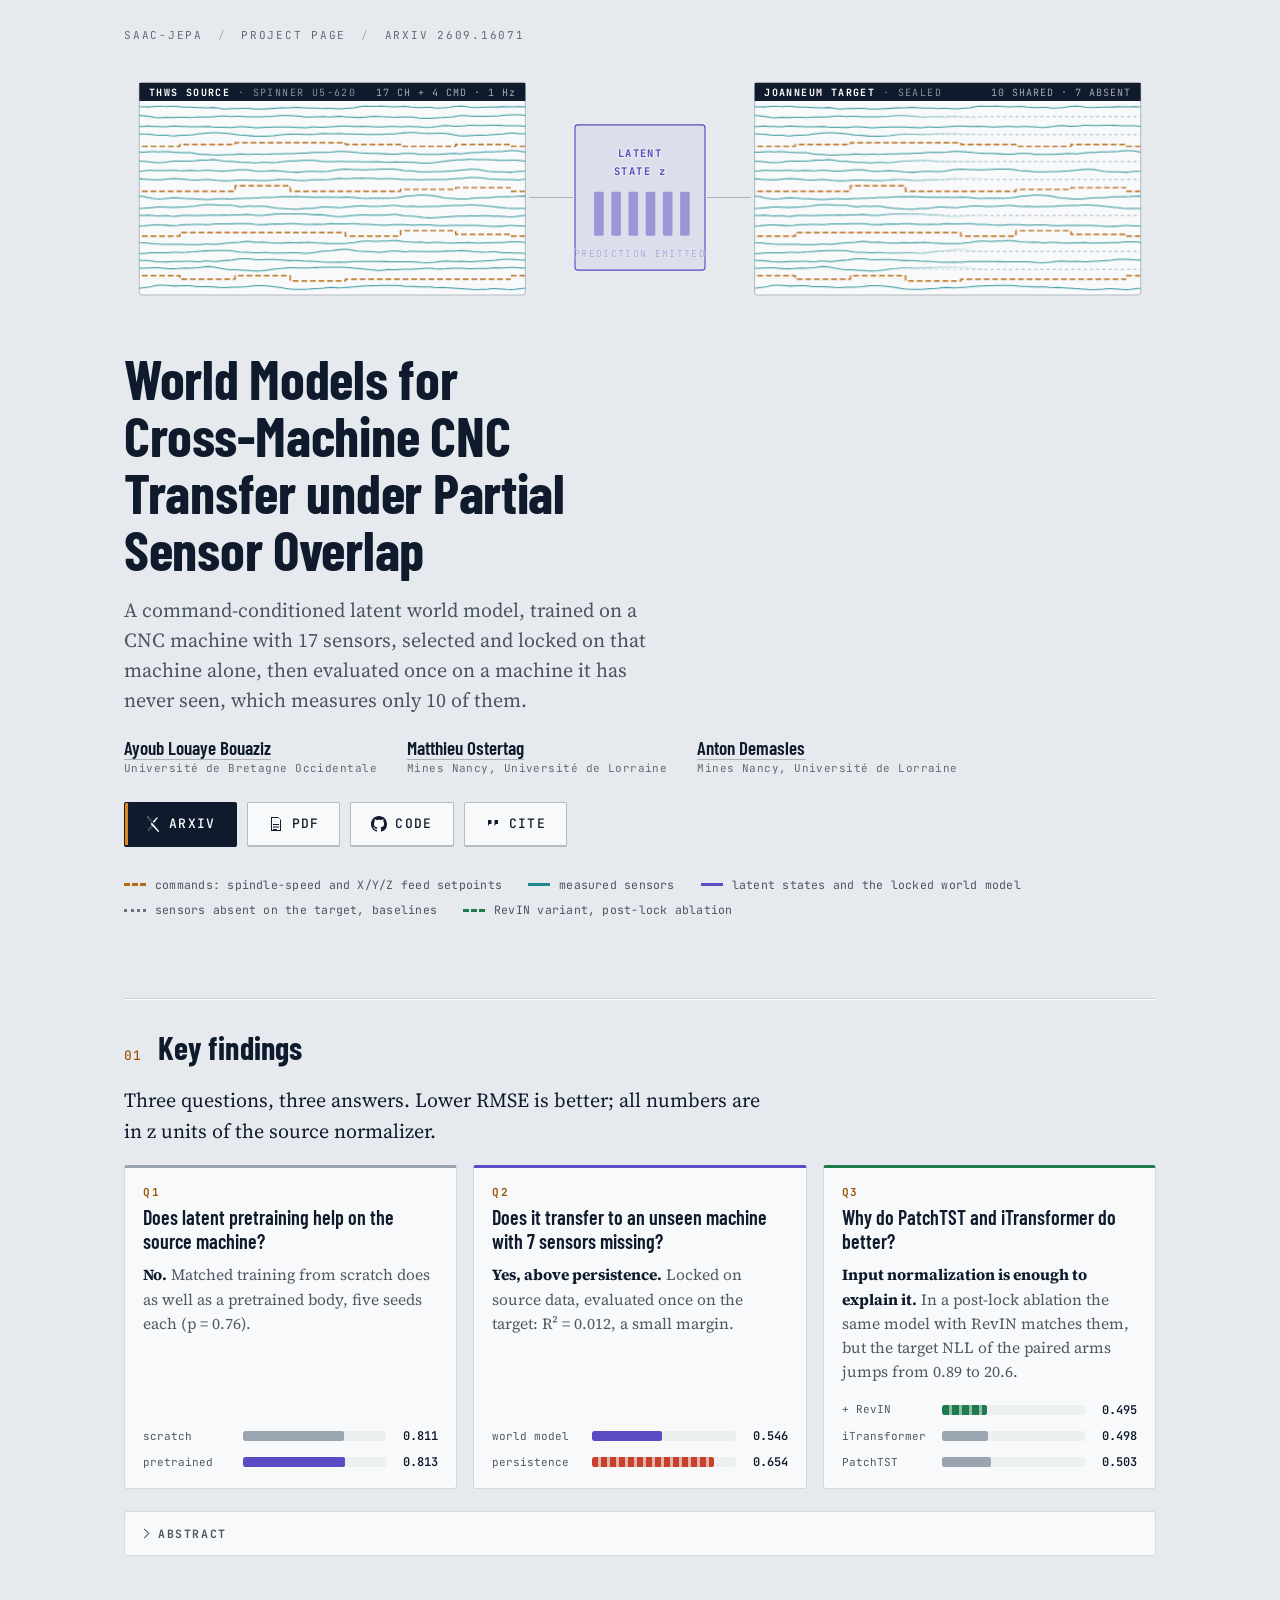
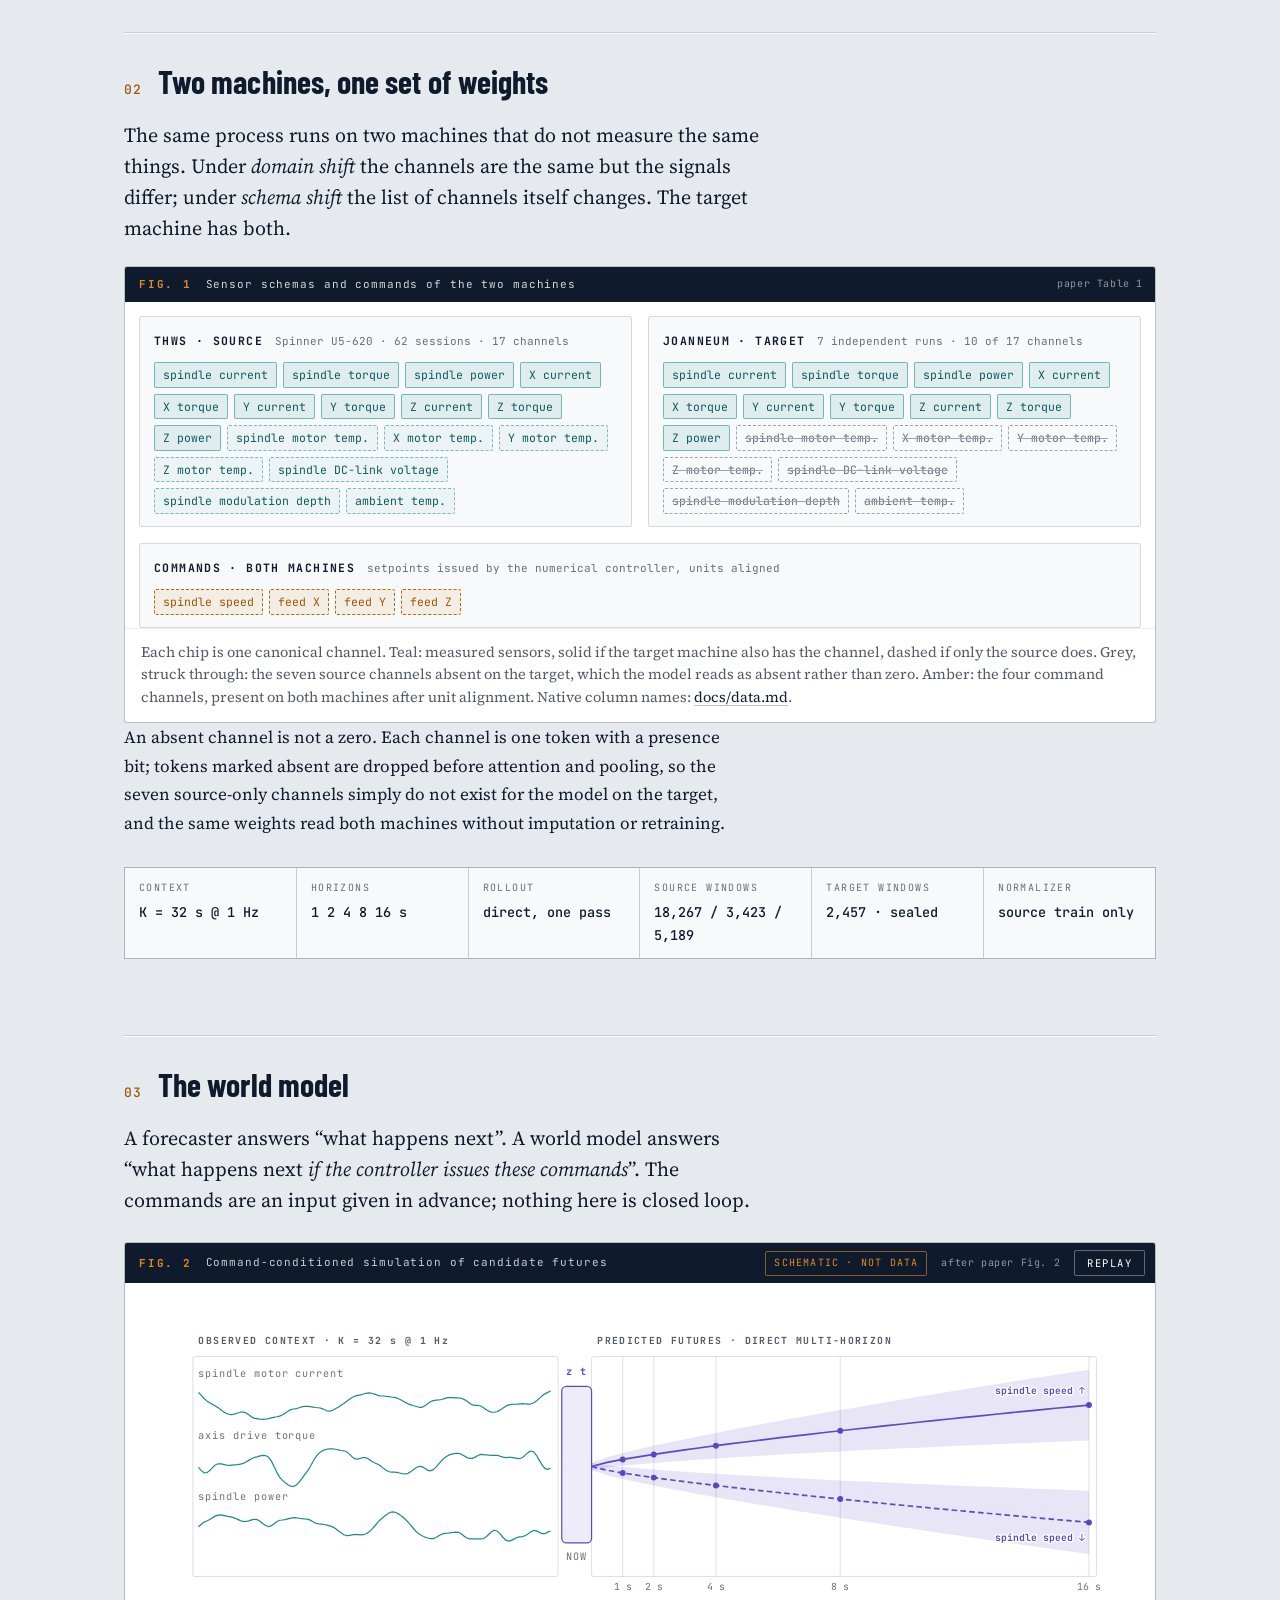
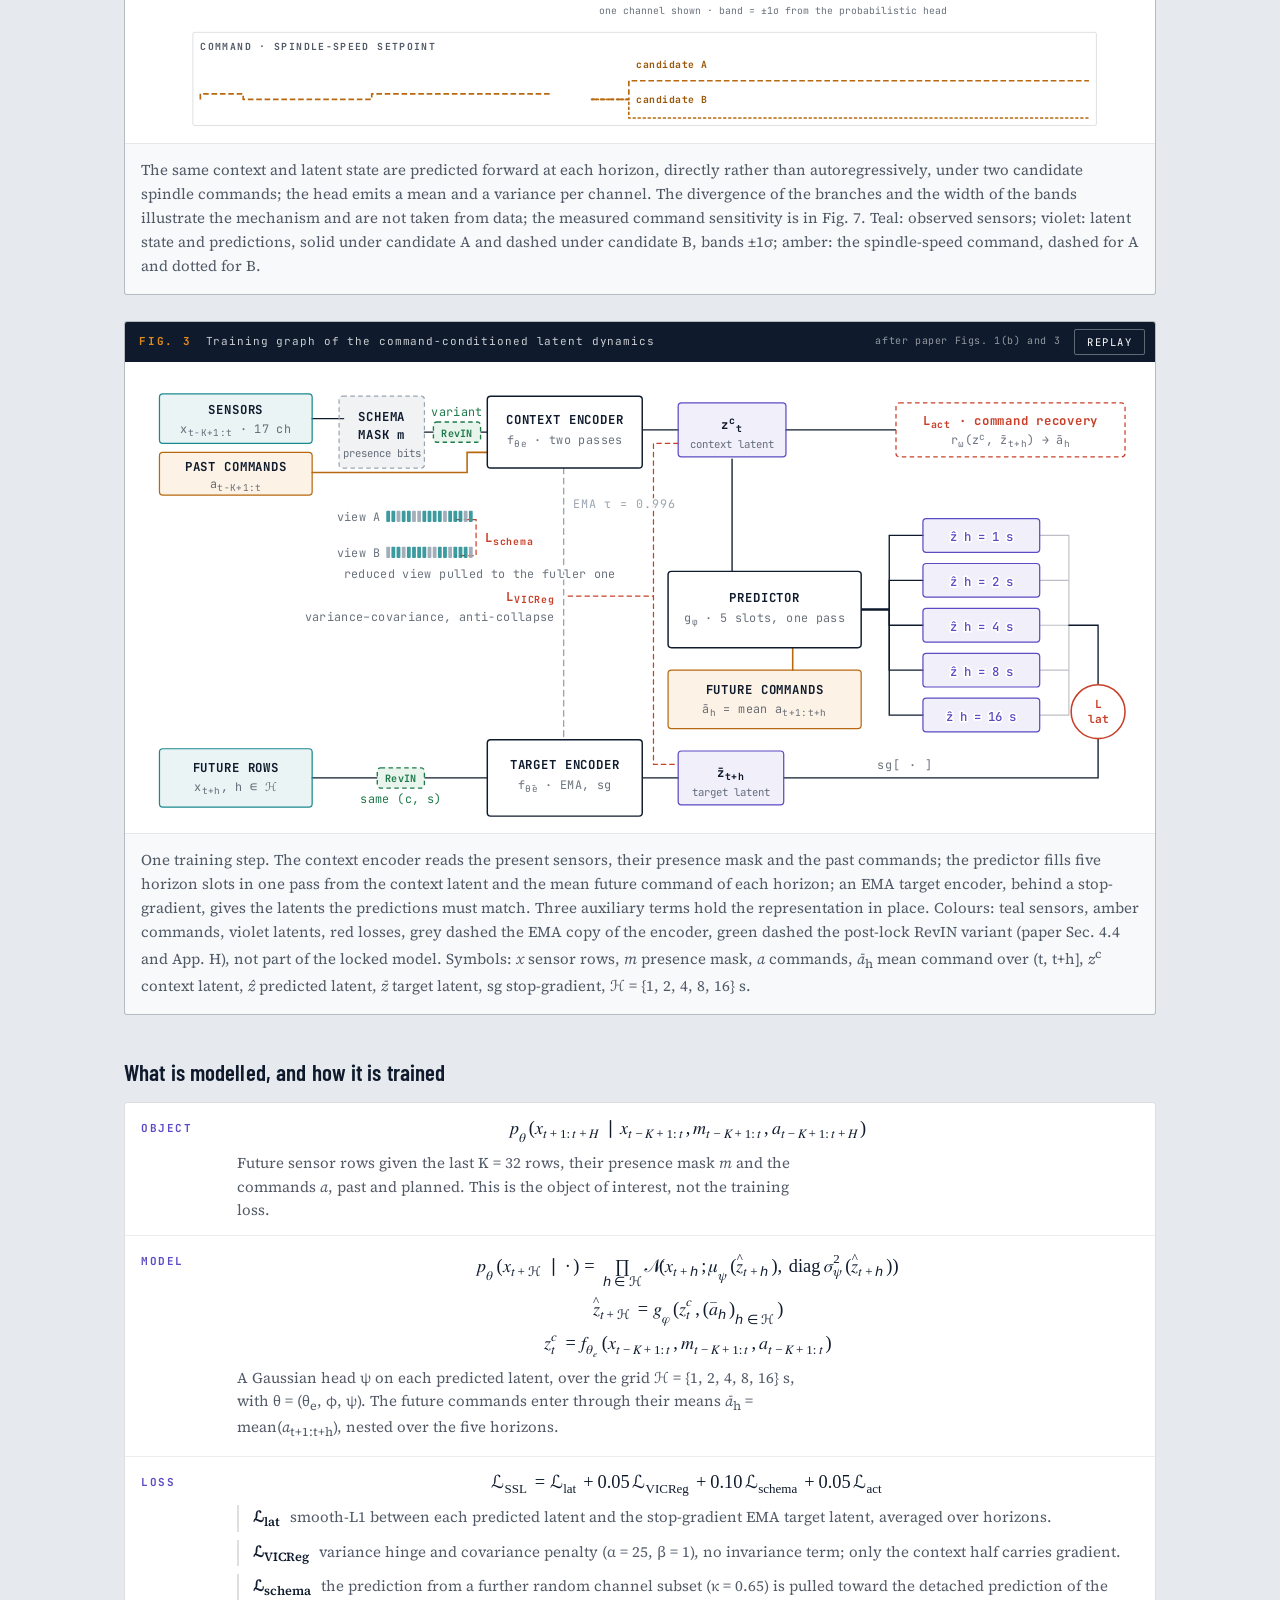
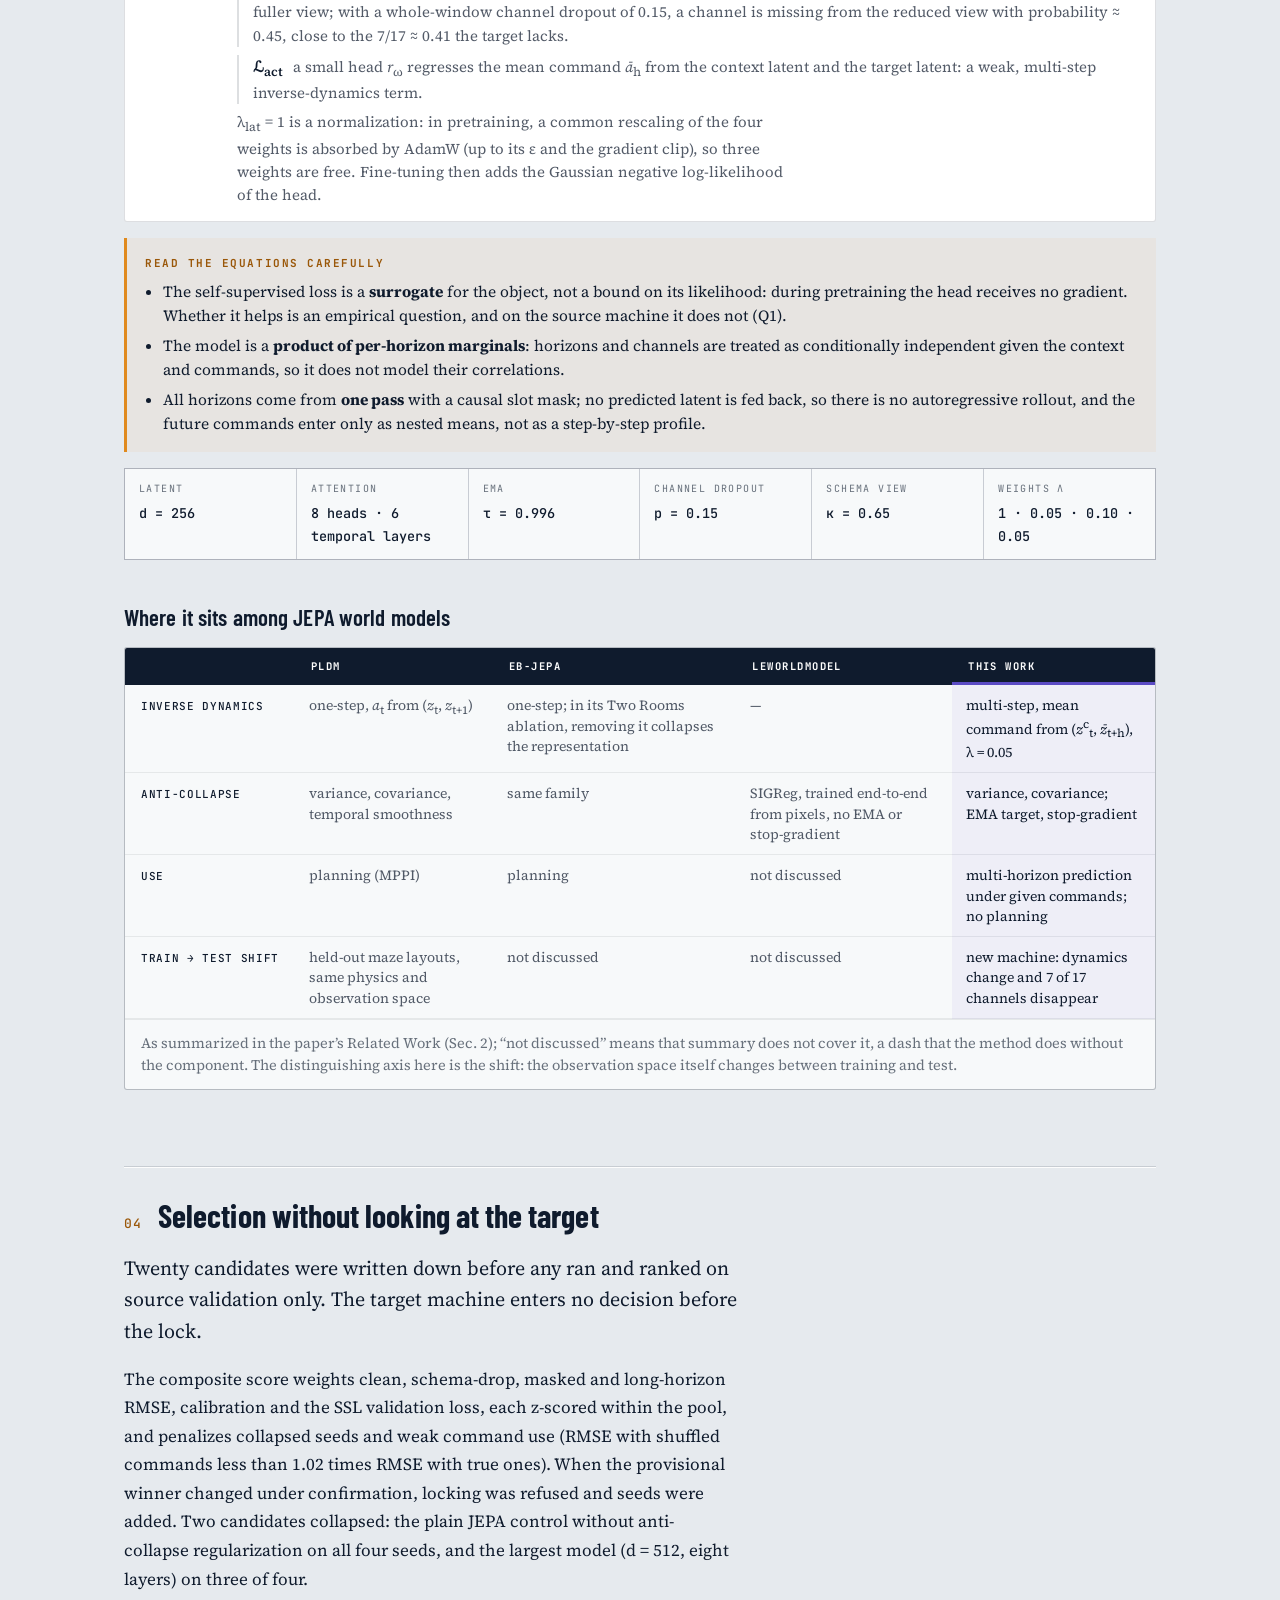
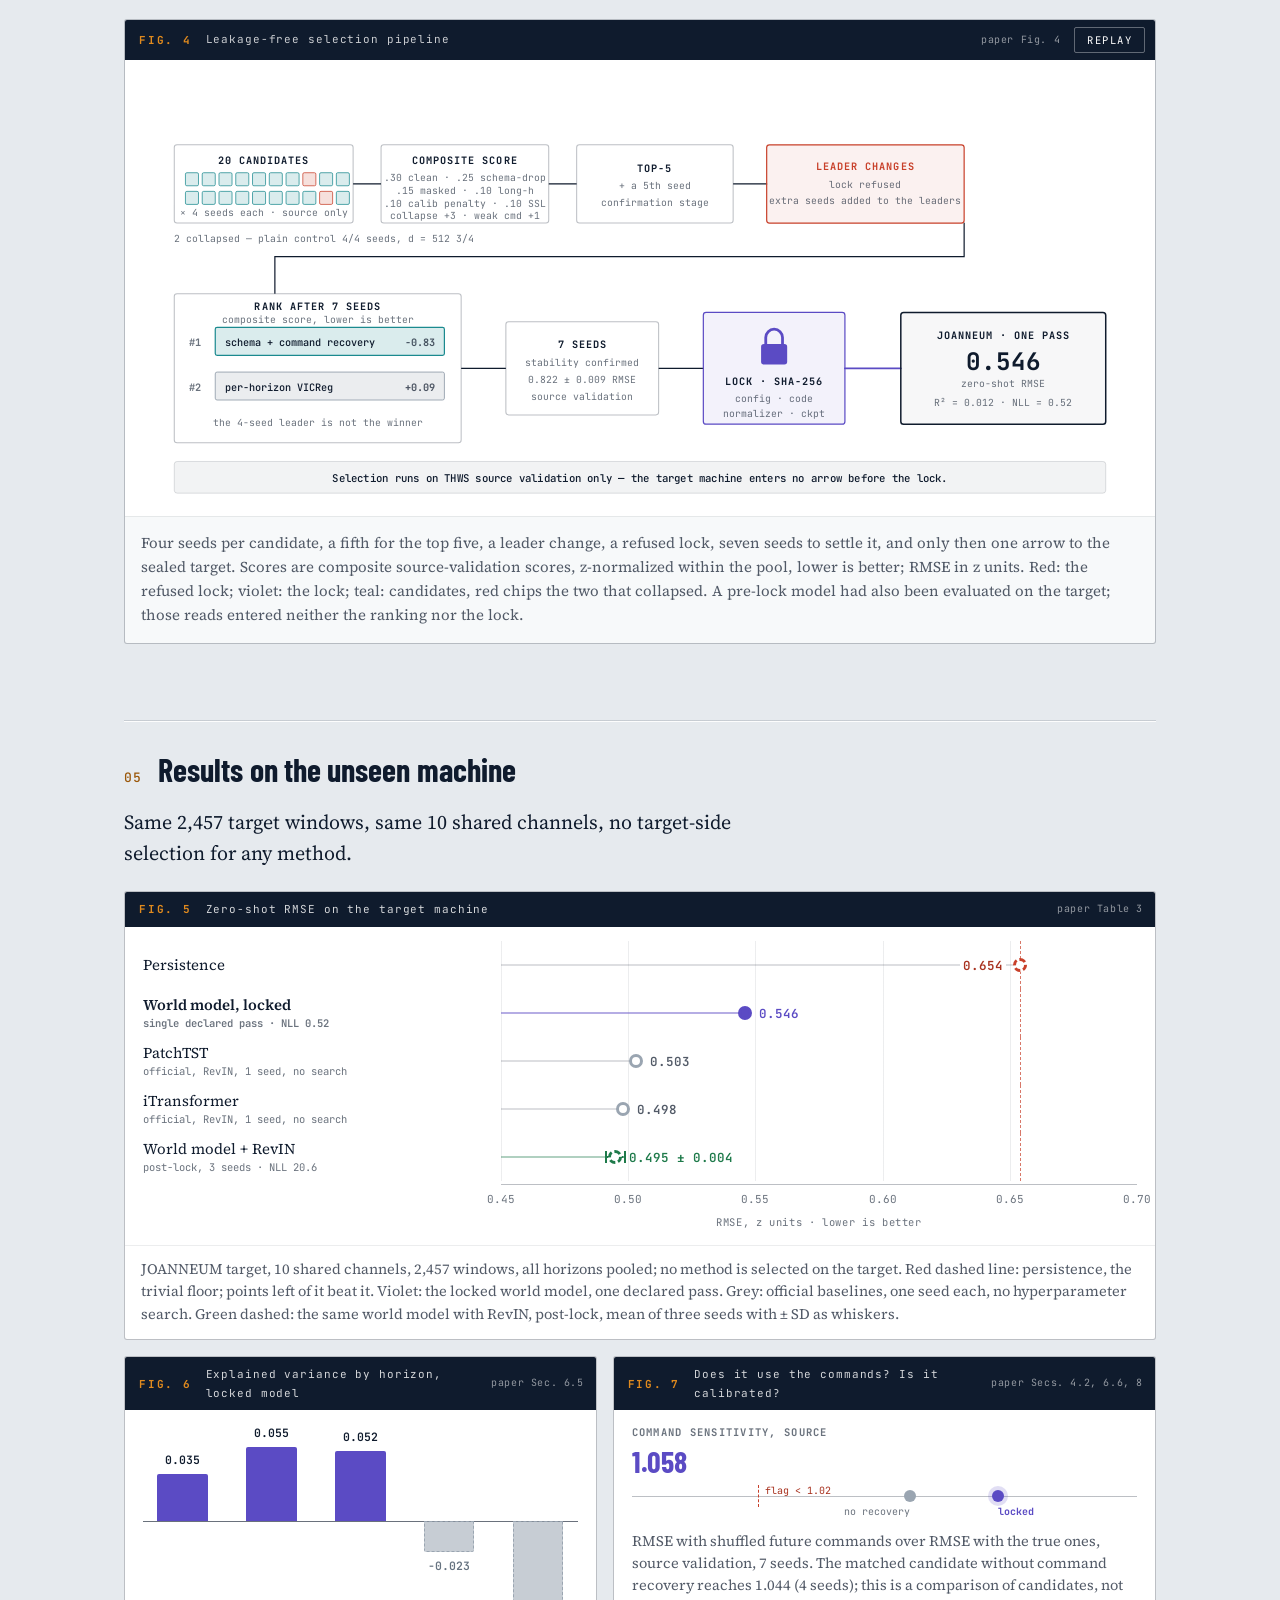
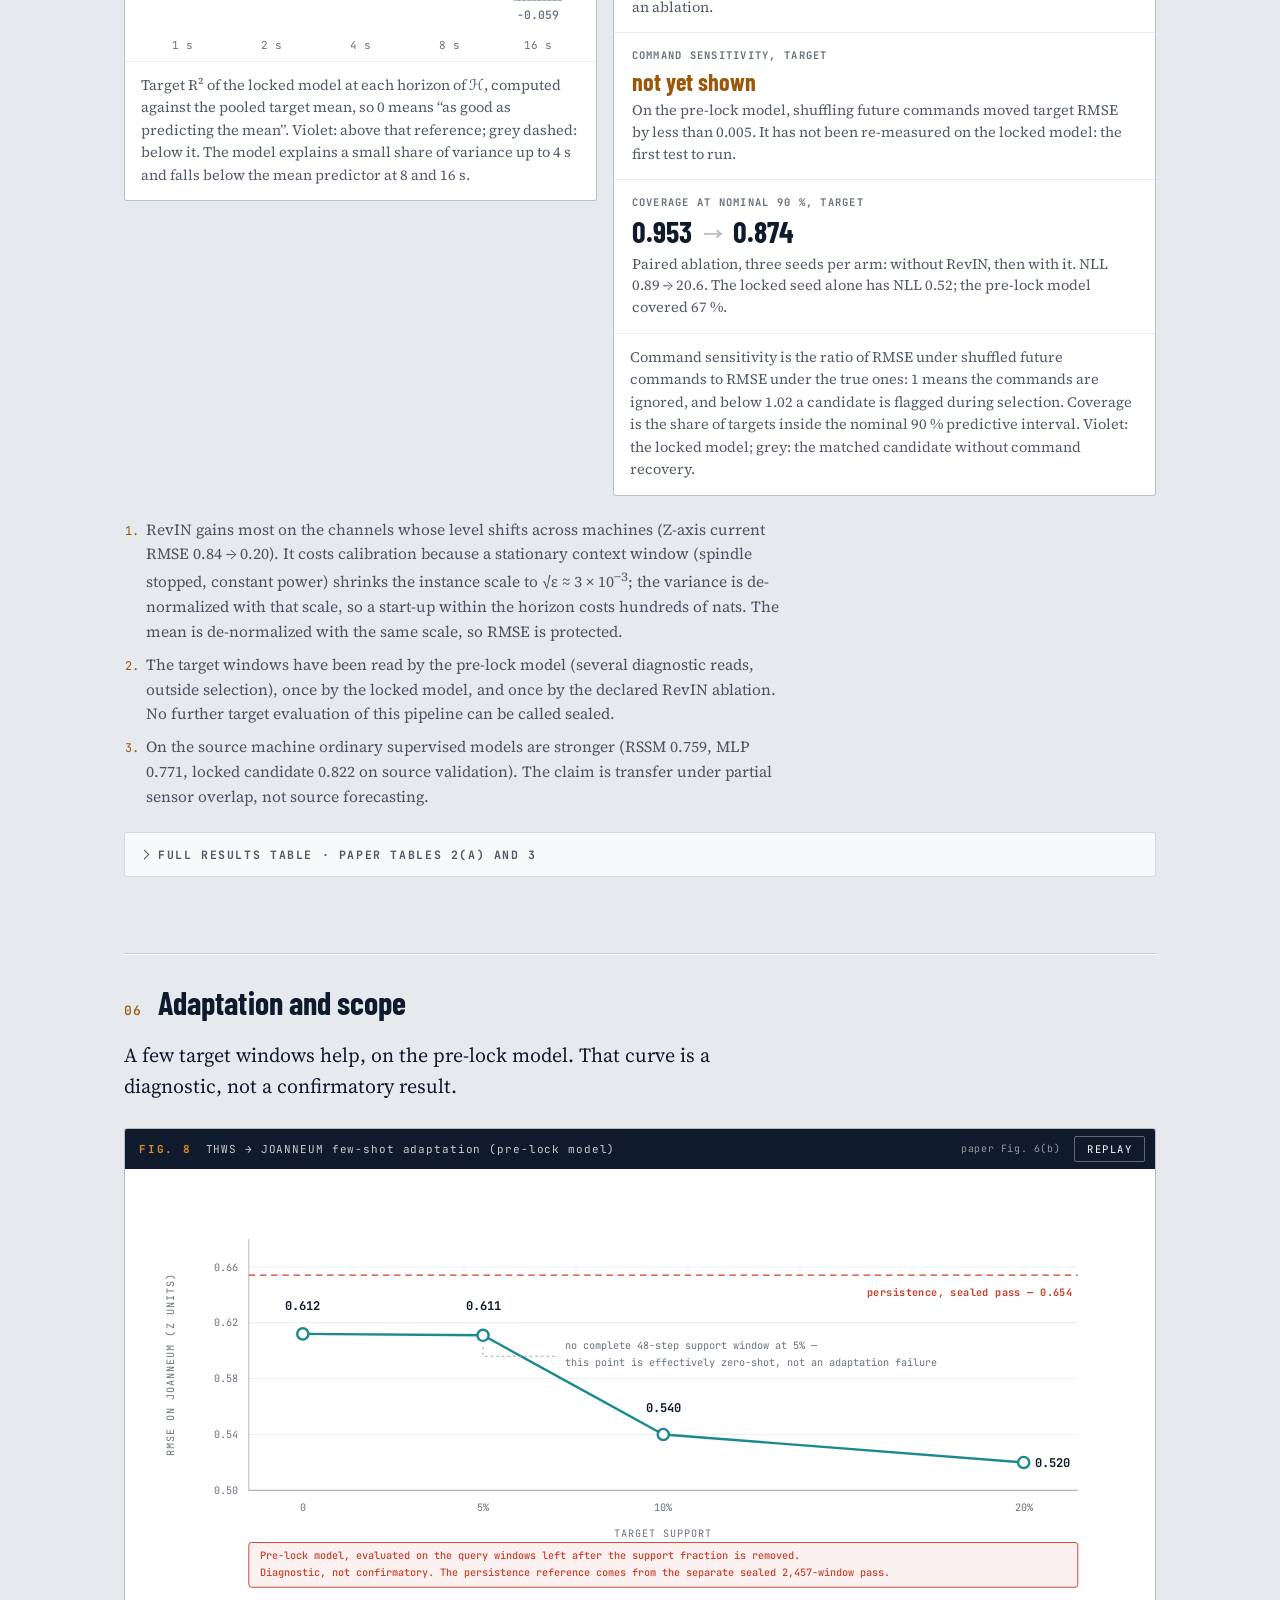
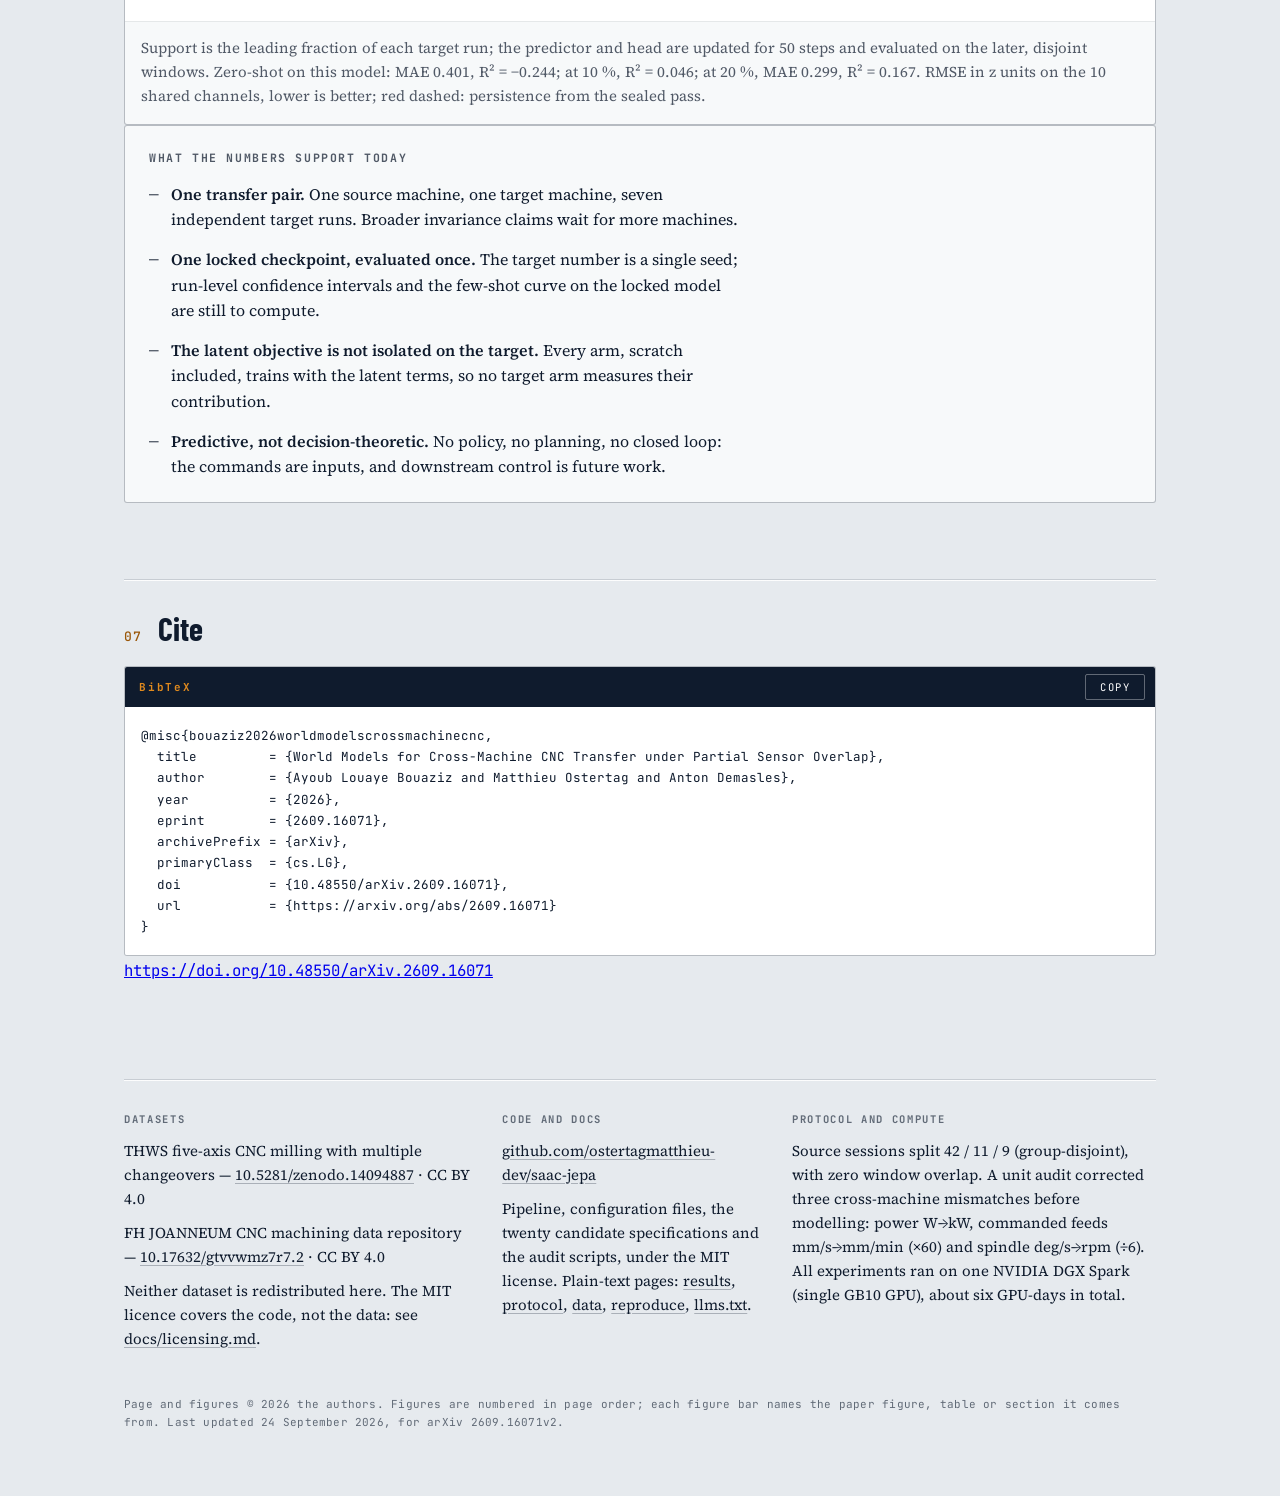
==== commit 4d3ab60a: "Point the arXiv links at the DOI The README badge, the project page arXiv button, #arxivNote, CONFIG" ====
--- a/docs/index.html
+++ b/docs/index.html
@@ -316,7 +316,7 @@
     </p>
 
     <p class="btnrow">
-      <a class="btn btn--primary" id="btnArxiv" href="https://arxiv.org/abs/2609.16071"><svg class="btn__icon" viewBox="0 0 24 24" width="16" height="16" aria-hidden="true" focusable="false"><path fill="currentColor" d="M3.8423 0a1.0037 1.0037 0 0 0-.922.6078c-.1536.3687-.0438.6275.2938 1.1113l6.9185 8.3597-1.0223 1.1058a1.0393 1.0393 0 0 0 .003 1.4229l1.2292 1.3135-5.4391 6.4444c-.2803.299-.4538.823-.2971 1.1986a1.0253 1.0253 0 0 0 .9585.635.9133.9133 0 0 0 .6891-.3405l5.783-6.126 7.4902 8.0051a.8527.8527 0 0 0 .6835.2597.9575.9575 0 0 0 .8777-.6138c.1577-.377-.017-.7502-.306-1.1407l-7.0518-8.3418 1.0632-1.13a.9626.9626 0 0 0 .0089-1.3165L4.6336.4639s-.3733-.4535-.768-.463zm0 .272h.0166c.2179.0052.4874.2715.5644.3639l.005.006.0052.0055 10.169 10.9905a.6915.6915 0 0 1-.0072.945l-1.0666 1.133-1.4982-1.7724-8.5994-10.39c-.3286-.472-.352-.6183-.2592-.841a.7307.7307 0 0 1 .6704-.4401Zm14.341 1.5701a.877.877 0 0 0-.6554.2418l-5.6962 6.1584 1.6944 1.8319 5.3089-6.5138c.3251-.4335.479-.6603.3247-1.0292a1.1205 1.1205 0 0 0-.9763-.689zm-7.6557 12.2823 1.3186 1.4135-5.7864 6.1295a.6494.6494 0 0 1-.4959.26.7516.7516 0 0 1-.706-.4669c-.1119-.2682.0359-.6864.2442-.9083l.0051-.0055.0047-.0055z"/></svg><span class="btn__label">arXiv</span></a>
+      <a class="btn btn--primary" id="btnArxiv" href="https://doi.org/10.48550/arXiv.2609.16071"><svg class="btn__icon" viewBox="0 0 24 24" width="16" height="16" aria-hidden="true" focusable="false"><path fill="currentColor" d="M3.8423 0a1.0037 1.0037 0 0 0-.922.6078c-.1536.3687-.0438.6275.2938 1.1113l6.9185 8.3597-1.0223 1.1058a1.0393 1.0393 0 0 0 .003 1.4229l1.2292 1.3135-5.4391 6.4444c-.2803.299-.4538.823-.2971 1.1986a1.0253 1.0253 0 0 0 .9585.635.9133.9133 0 0 0 .6891-.3405l5.783-6.126 7.4902 8.0051a.8527.8527 0 0 0 .6835.2597.9575.9575 0 0 0 .8777-.6138c.1577-.377-.017-.7502-.306-1.1407l-7.0518-8.3418 1.0632-1.13a.9626.9626 0 0 0 .0089-1.3165L4.6336.4639s-.3733-.4535-.768-.463zm0 .272h.0166c.2179.0052.4874.2715.5644.3639l.005.006.0052.0055 10.169 10.9905a.6915.6915 0 0 1-.0072.945l-1.0666 1.133-1.4982-1.7724-8.5994-10.39c-.3286-.472-.352-.6183-.2592-.841a.7307.7307 0 0 1 .6704-.4401Zm14.341 1.5701a.877.877 0 0 0-.6554.2418l-5.6962 6.1584 1.6944 1.8319 5.3089-6.5138c.3251-.4335.479-.6603.3247-1.0292a1.1205 1.1205 0 0 0-.9763-.689zm-7.6557 12.2823 1.3186 1.4135-5.7864 6.1295a.6494.6494 0 0 1-.4959.26.7516.7516 0 0 1-.706-.4669c-.1119-.2682.0359-.6864.2442-.9083l.0051-.0055.0047-.0055z"/></svg><span class="btn__label">arXiv</span></a>
       <a class="btn" id="btnPdf" href="paper.pdf"><svg class="btn__icon" viewBox="0 0 16 16" width="16" height="16" aria-hidden="true" focusable="false"><path fill="currentColor" fill-rule="evenodd" d="M3,1 L10,1 L13,4 L13,15 L3,15 Z M4,2 L12,2 L12,14 L4,14 Z M5,8 L11,8 L11,9 L5,9 Z M5,10.5 L11,10.5 L11,11.5 L5,11.5 Z M5,13 L9,13 L9,14 L5,14 Z"/></svg><span class="btn__label">PDF</span></a>
       <a class="btn" id="btnCode" href="https://github.com/ostertagmatthieu-dev/saac-jepa"><svg class="btn__icon" viewBox="0 0 16 16" width="16" height="16" aria-hidden="true" focusable="false"><path fill="currentColor" d="M8 0C3.58 0 0 3.58 0 8c0 3.54 2.29 6.53 5.47 7.59.4.07.55-.17.55-.38 0-.19-.01-.82-.01-1.49-2.01.37-2.53-.49-2.69-.94-.09-.23-.48-.94-.82-1.13-.28-.15-.68-.52-.01-.53.63-.01 1.08.58 1.23.82.72 1.21 1.87.87 2.33.66.07-.52.28-.87.51-1.07-1.78-.2-3.64-.89-3.64-3.95 0-.87.31-1.59.82-2.15-.08-.2-.36-1.02.08-2.12 0 0 .67-.21 2.2.82.64-.18 1.32-.27 2-.27.68 0 1.36.09 2 .27 1.53-1.04 2.2-.82 2.2-.82.44 1.1.16 1.92.08 2.12.51.56.82 1.27.82 2.15 0 3.07-1.87 3.75-3.65 3.95.29.25.54.73.54 1.48 0 1.07-.01 1.93-.01 2.2 0 .21.15.46.55.38A8.013 8.013 0 0016 8c0-4.42-3.58-8-8-8z"/></svg><span class="btn__label">Code</span></a>
       <a class="btn" href="#cite"><svg class="btn__icon" viewBox="0 0 16 16" width="16" height="16" aria-hidden="true" focusable="false"><path fill="currentColor" d="M3,4 L6.5,4 L6.5,8 L4.3,8 L3,10.3 L3,8 Z M9.5,4 L13,4 L13,8 L10.8,8 L9.5,10.3 L9.5,8 Z"/></svg><span class="btn__label">Cite</span></a>
@@ -1009,7 +1009,7 @@
   url           = {https://arxiv.org/abs/2609.16071}
 }</pre>
     </div>
-    <p class="body"><a id="arxivNote" class="mono" href="https://arxiv.org/abs/2609.16071">https://arxiv.org/abs/2609.16071</a></p>
+    <p class="body"><a id="arxivNote" class="mono" href="https://doi.org/10.48550/arXiv.2609.16071">https://doi.org/10.48550/arXiv.2609.16071</a></p>
   </section>
 
 </div>
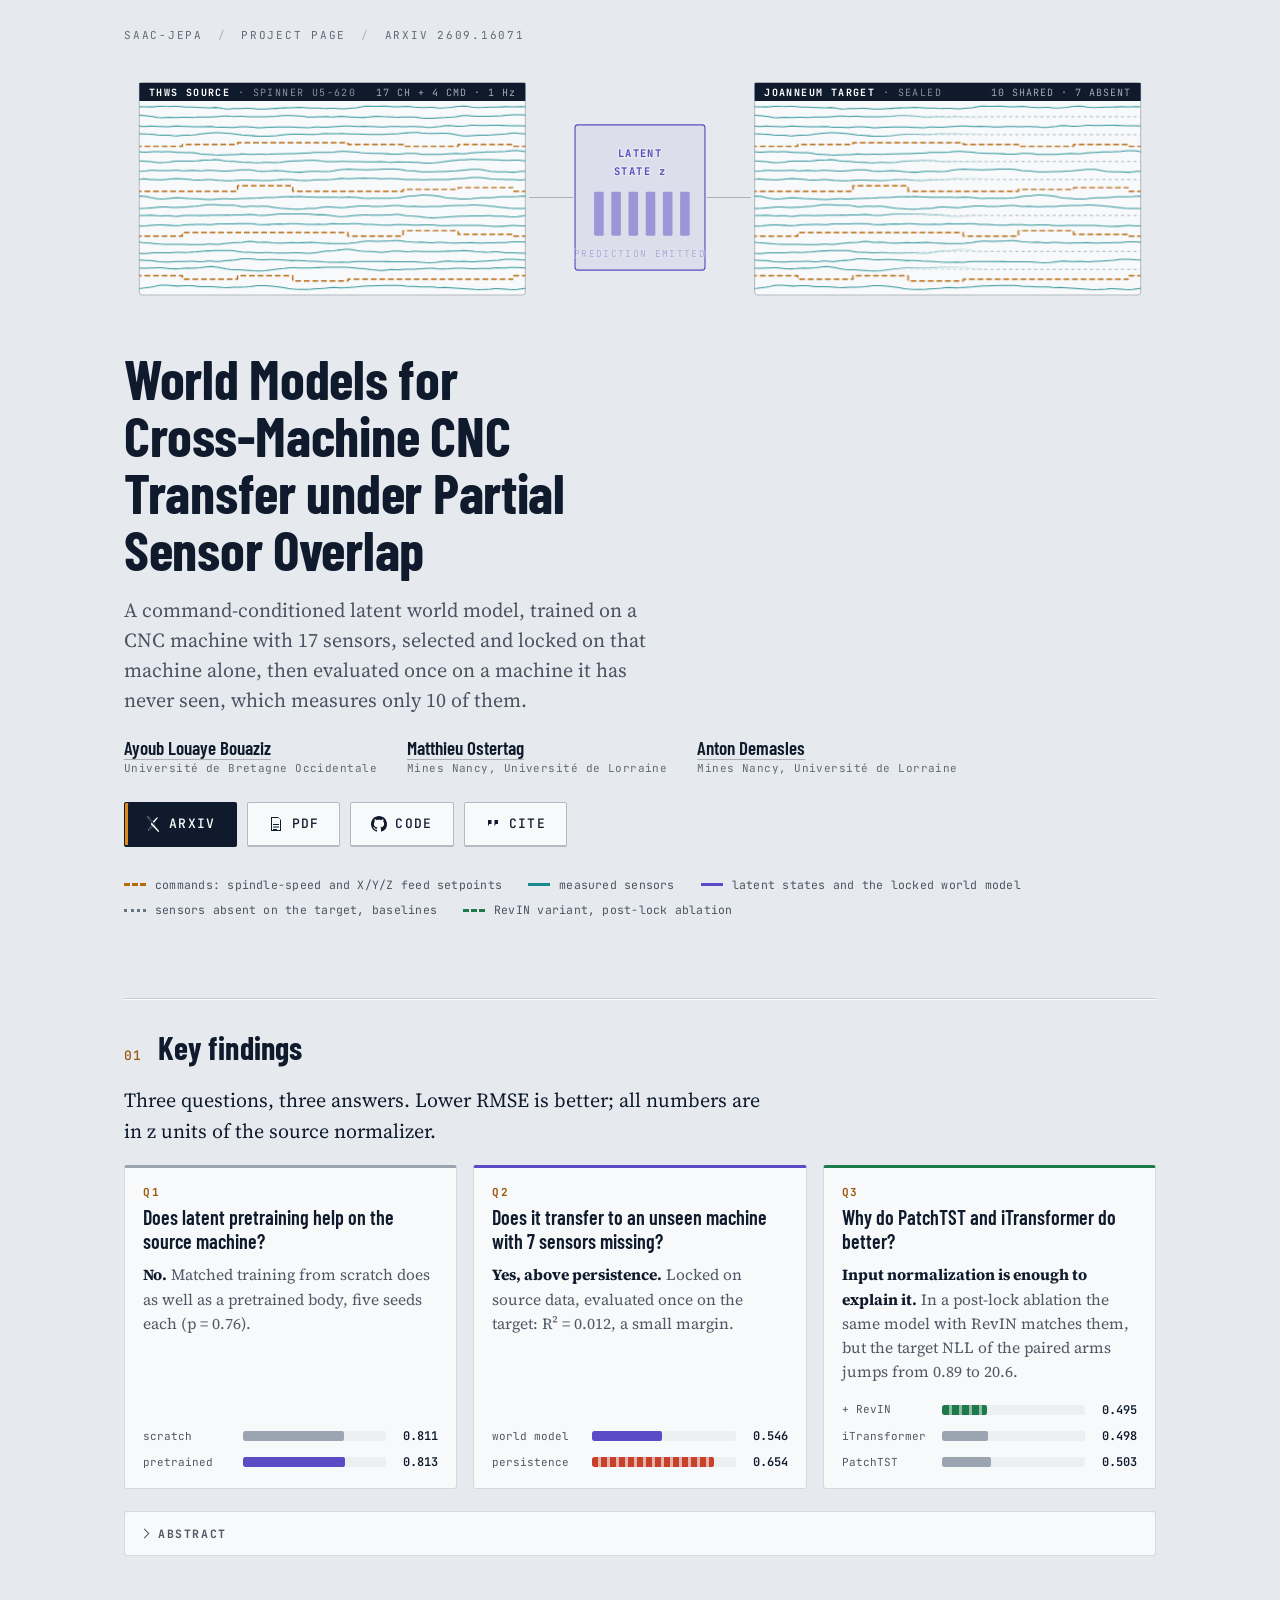
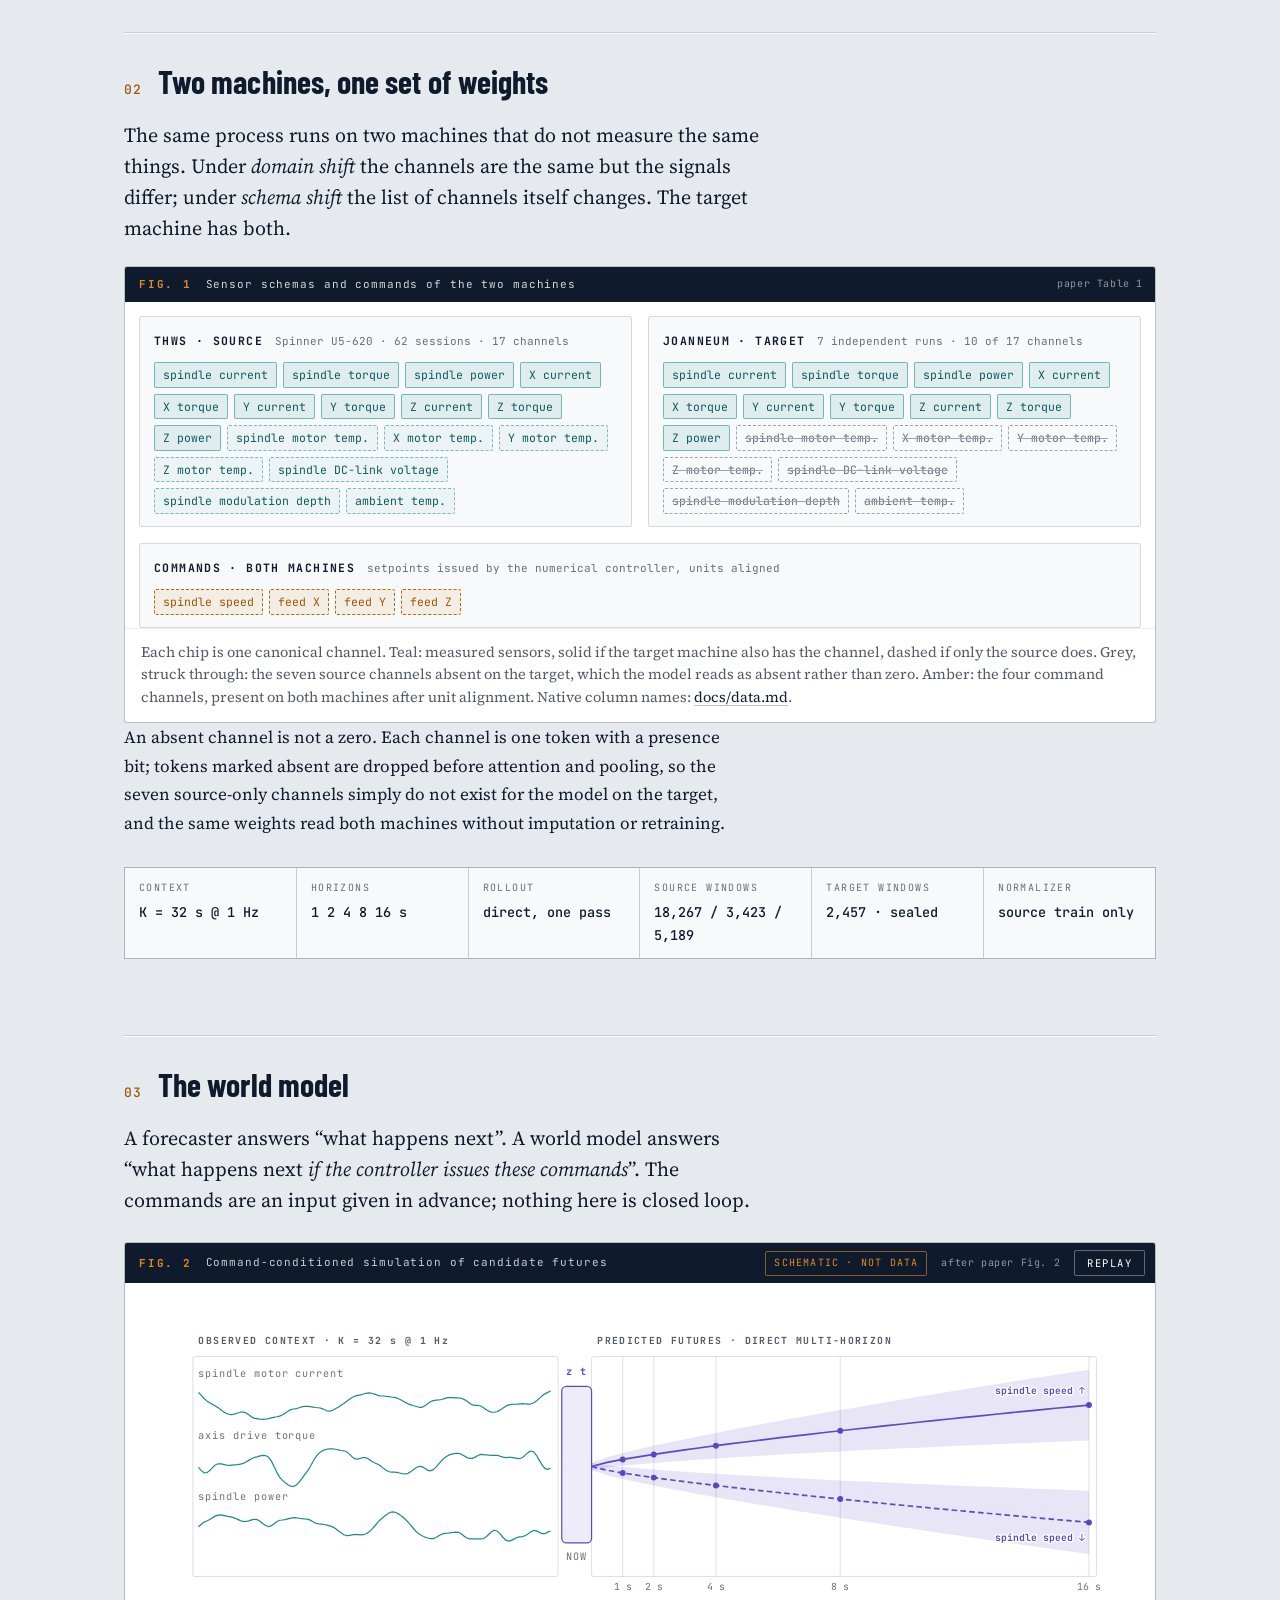
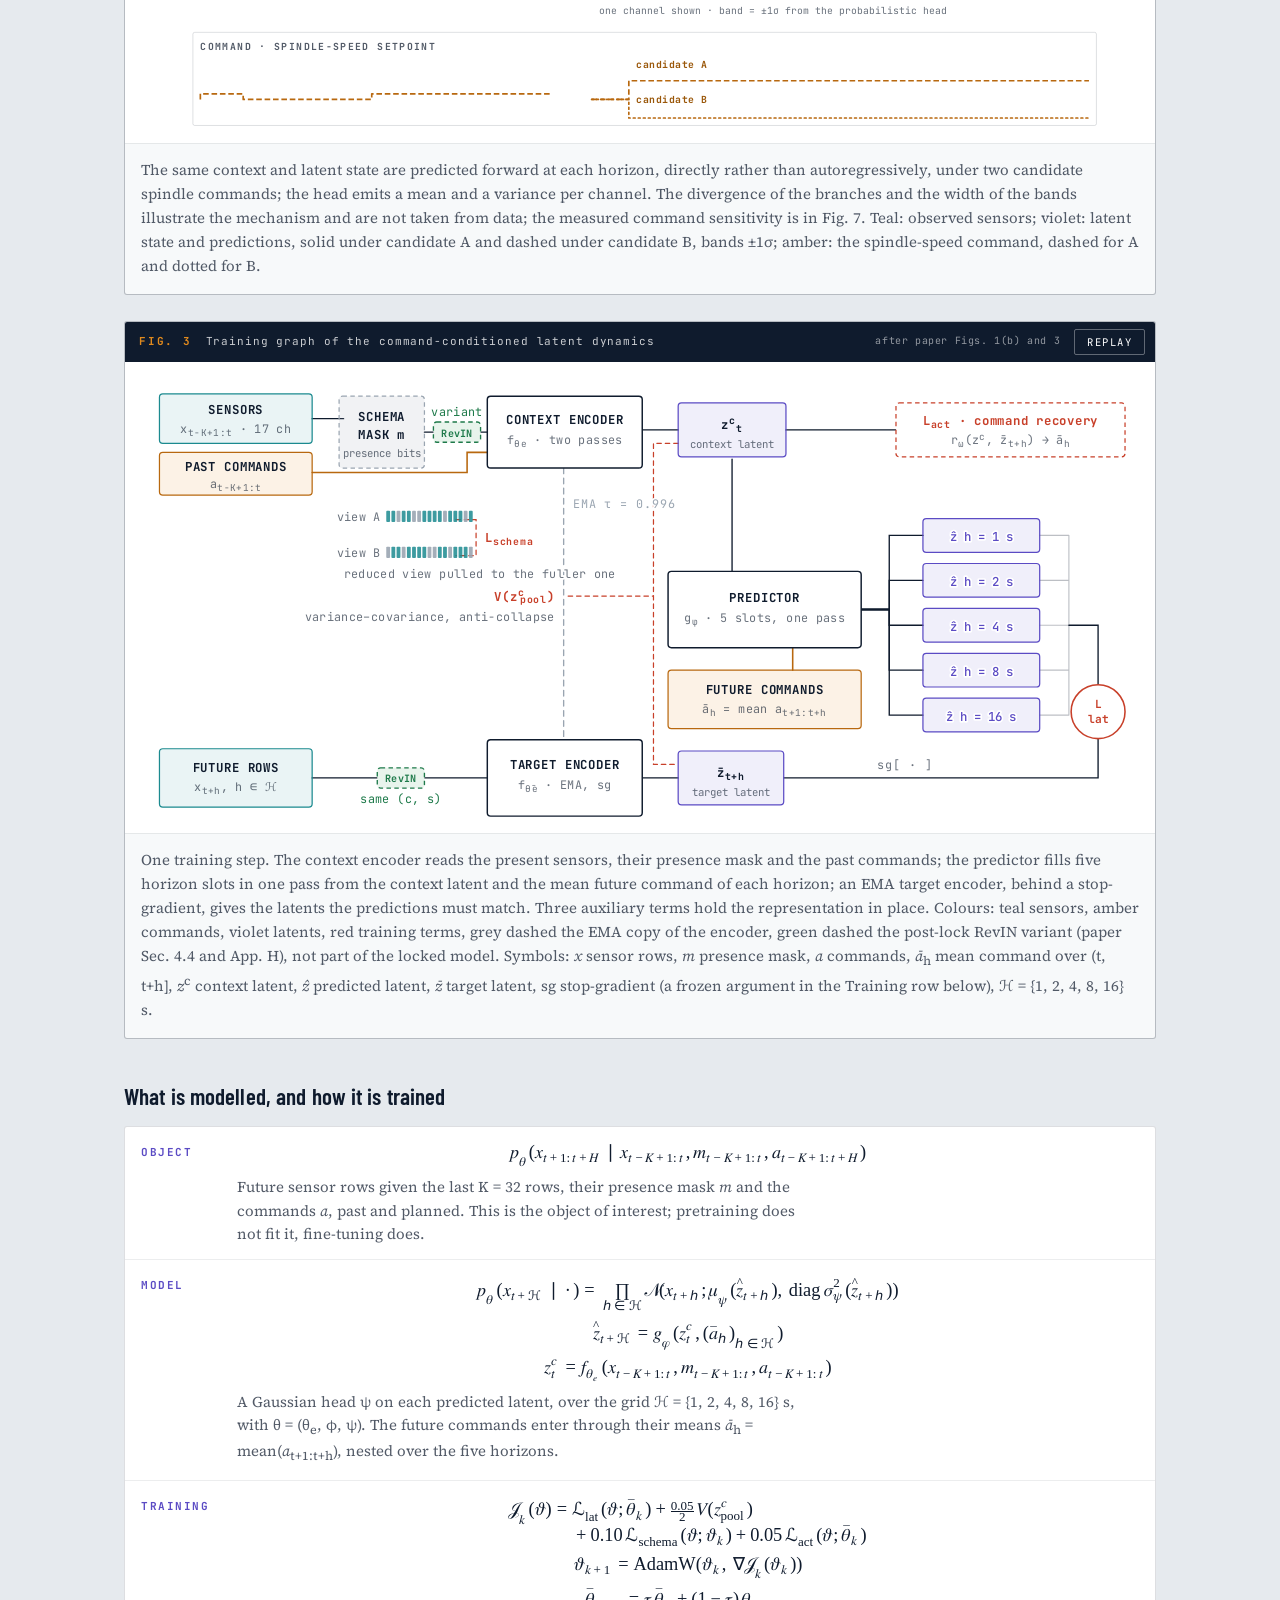
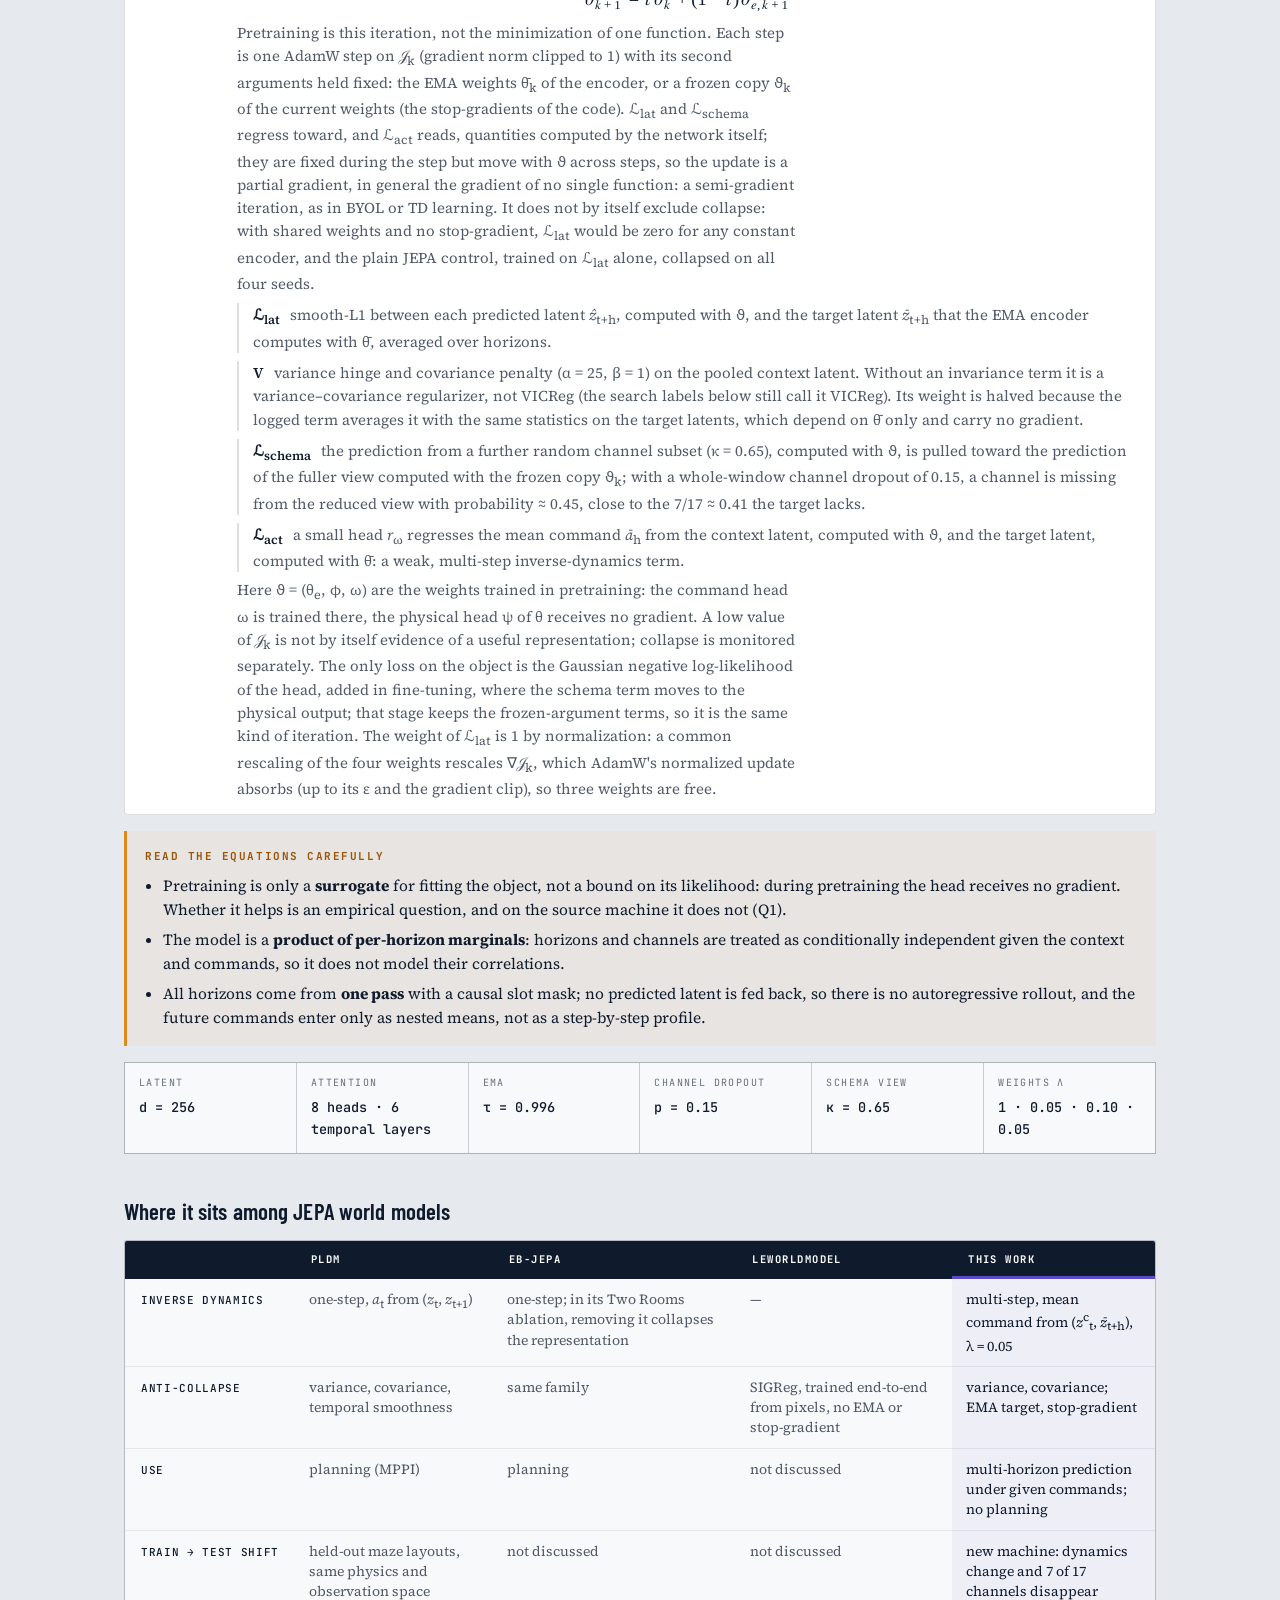
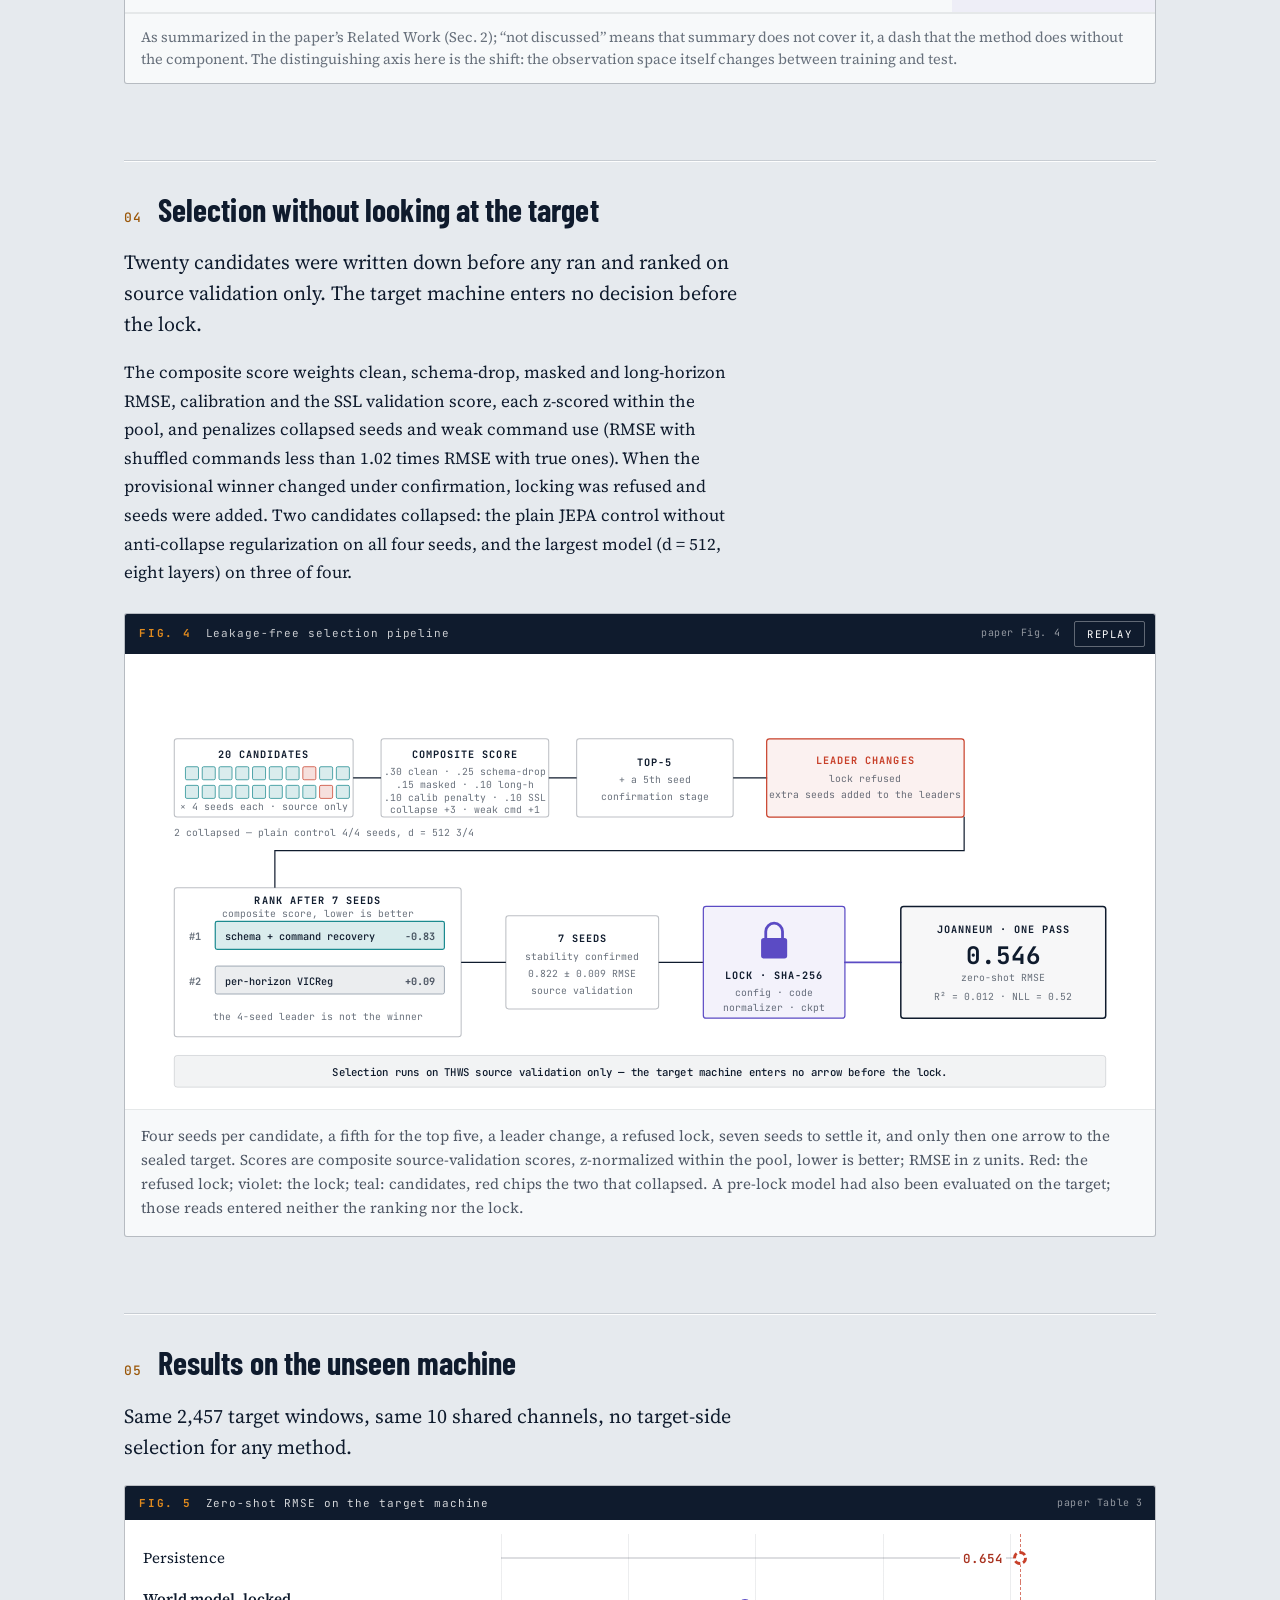
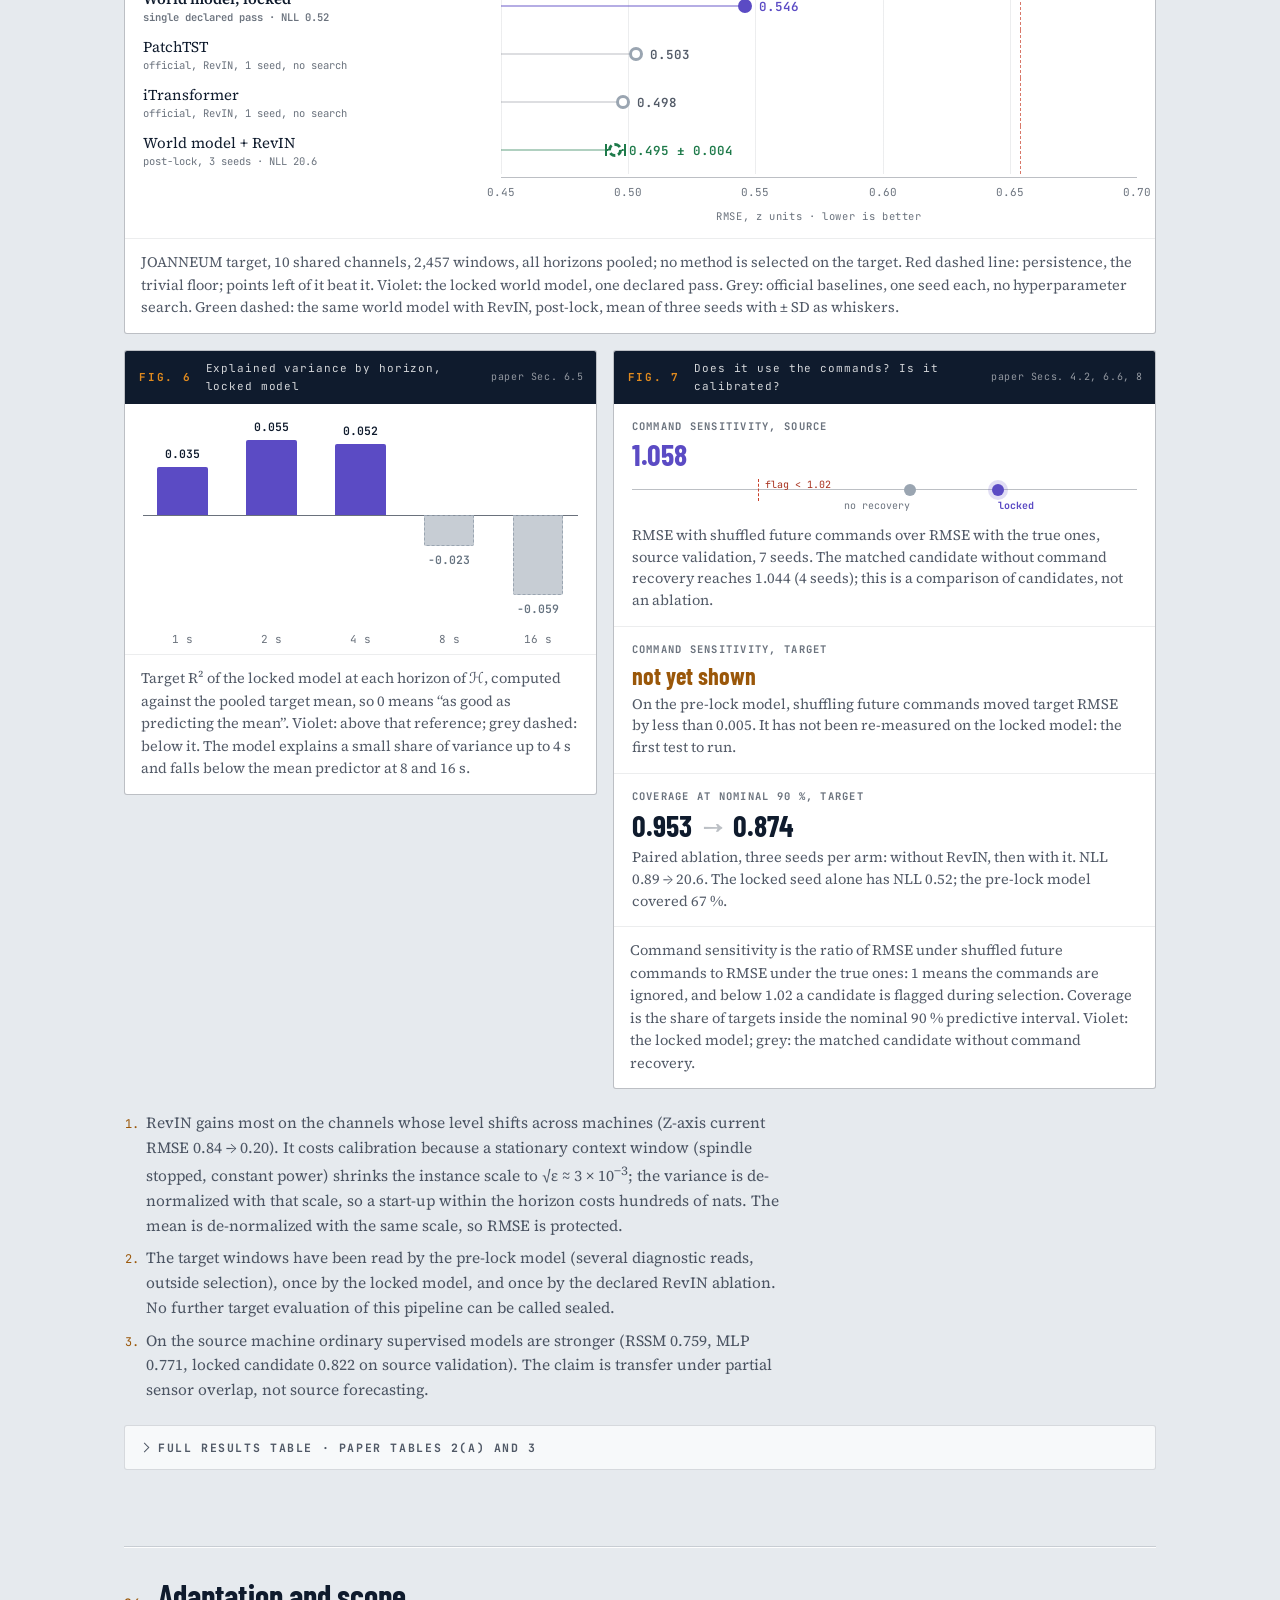
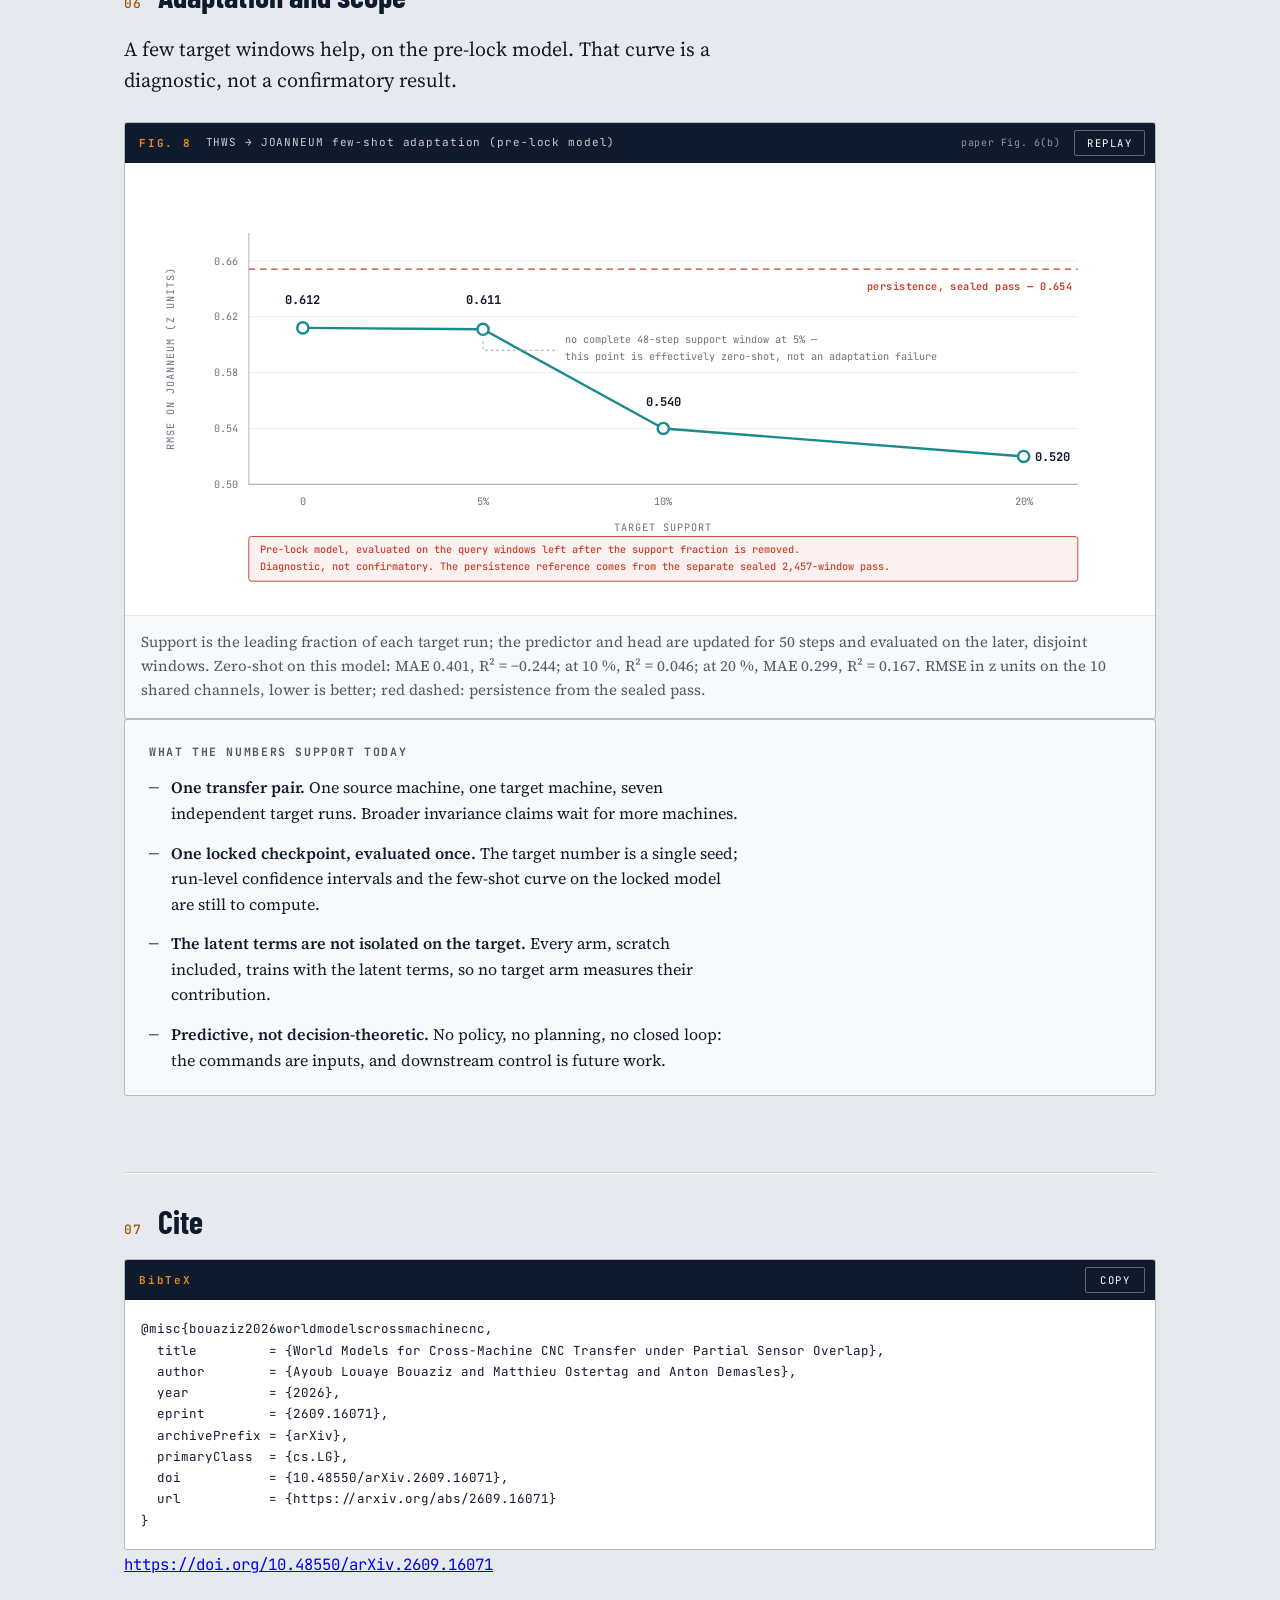
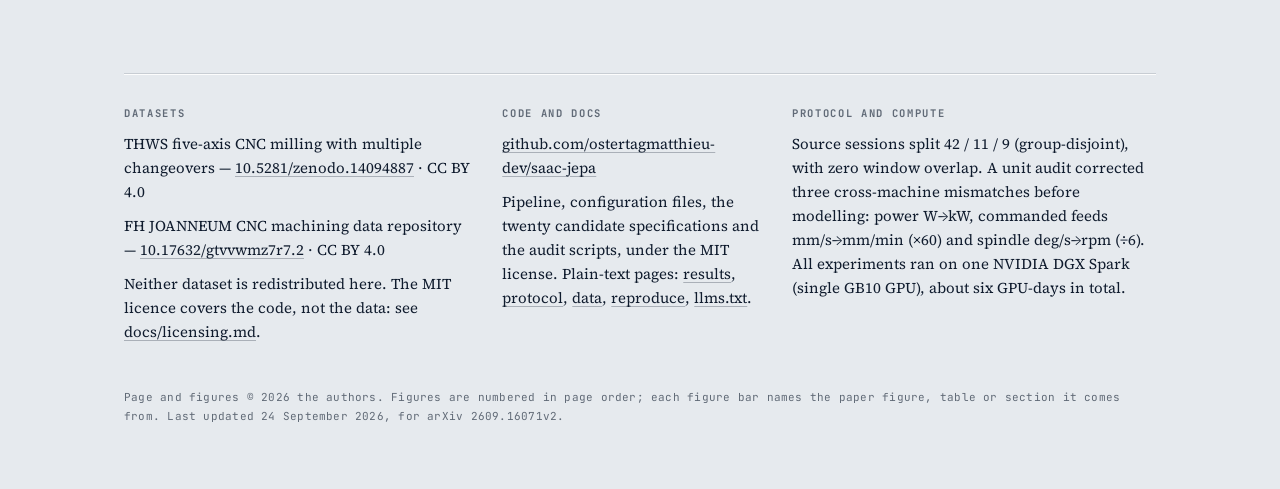
==== commit 67b358f3: "Present pretraining as a semi-gradient iteration, not a loss The "Loss" row wrote L_SSL as a weighte" ====
--- a/docs/index.html
+++ b/docs/index.html
@@ -591,7 +591,7 @@
             <text class="f1__lossin" x="872" y="381" text-anchor="middle">lat</text>
           </g>
 
-          <text class="f1__loss anim-in" style="--d:3.70s" x="388" y="272" text-anchor="end">L<tspan class="sb" dy="2.5">VICReg</tspan></text>
+          <text class="f1__loss anim-in" style="--d:3.70s" x="388" y="272" text-anchor="end">V<tspan dy="0">(z</tspan><tspan class="sb" dy="-4">c</tspan><tspan class="sb" dx="-4" dy="6.5">pool</tspan><tspan dy="-2.5">)</tspan></text>
           <text class="f1__sub f1__sub--free anim-in" style="--d:3.70s" x="388" y="290" text-anchor="end">variance–covariance, anti-collapse</text>
 
           <g class="f1__node anim-in" style="--d:4.18s">
@@ -603,7 +603,7 @@
         </svg>
       </div>
       <p class="panel__hint">Scroll sideways to read the figure</p>
-      <p class="panel__cap">One training step. The context encoder reads the present sensors, their presence mask and the past commands; the predictor fills five horizon slots in one pass from the context latent and the mean future command of each horizon; an EMA target encoder, behind a stop-gradient, gives the latents the predictions must match. Three auxiliary terms hold the representation in place. Colours: teal sensors, amber commands, violet latents, red losses, grey dashed the EMA copy of the encoder, green dashed the post-lock RevIN variant (paper Sec. 4.4 and App. H), not part of the locked model. Symbols: <i>x</i> sensor rows, <i>m</i> presence mask, <i>a</i> commands, <i>ā</i><sub>h</sub> mean command over (t, t+h], <i>z</i><sup>c</sup> context latent, <i>ẑ</i> predicted latent, <i>z̄</i> target latent, sg stop-gradient, ℋ = {1, 2, 4, 8, 16} s.</p>
+      <p class="panel__cap">One training step. The context encoder reads the present sensors, their presence mask and the past commands; the predictor fills five horizon slots in one pass from the context latent and the mean future command of each horizon; an EMA target encoder, behind a stop-gradient, gives the latents the predictions must match. Three auxiliary terms hold the representation in place. Colours: teal sensors, amber commands, violet latents, red training terms, grey dashed the EMA copy of the encoder, green dashed the post-lock RevIN variant (paper Sec. 4.4 and App. H), not part of the locked model. Symbols: <i>x</i> sensor rows, <i>m</i> presence mask, <i>a</i> commands, <i>ā</i><sub>h</sub> mean command over (t, t+h], <i>z</i><sup>c</sup> context latent, <i>ẑ</i> predicted latent, <i>z̄</i> target latent, sg stop-gradient (a frozen argument in the Training row below), ℋ = {1, 2, 4, 8, 16} s.</p>
     </figure>
 
     <h3 class="sub">What is modelled, and how it is trained</h3>
@@ -612,7 +612,7 @@
         <p class="formal__k">Object</p>
         <div class="formal__eq">
           <math display="block"><mrow><msub><mi>p</mi><mi>θ</mi></msub><mo stretchy="false">(</mo><msub><mi>x</mi><mrow><mi>t</mi><mo>+</mo><mn>1</mn><mo>:</mo><mi>t</mi><mo>+</mo><mi>H</mi></mrow></msub><mo>∣</mo><msub><mi>x</mi><mrow><mi>t</mi><mo>−</mo><mi>K</mi><mo>+</mo><mn>1</mn><mo>:</mo><mi>t</mi></mrow></msub><mo>,</mo><msub><mi>m</mi><mrow><mi>t</mi><mo>−</mo><mi>K</mi><mo>+</mo><mn>1</mn><mo>:</mo><mi>t</mi></mrow></msub><mo>,</mo><msub><mi>a</mi><mrow><mi>t</mi><mo>−</mo><mi>K</mi><mo>+</mo><mn>1</mn><mo>:</mo><mi>t</mi><mo>+</mo><mi>H</mi></mrow></msub><mo stretchy="false">)</mo></mrow></math>
-          <p class="formal__gl">Future sensor rows given the last K = 32 rows, their presence mask <i>m</i> and the commands <i>a</i>, past and planned. This is the object of interest, not the training loss.</p>
+          <p class="formal__gl">Future sensor rows given the last K = 32 rows, their presence mask <i>m</i> and the commands <i>a</i>, past and planned. This is the object of interest; pretraining does not fit it, fine-tuning does.</p>
         </div>
       </div>
       <div class="formal__row">
@@ -625,16 +625,19 @@
         </div>
       </div>
       <div class="formal__row">
-        <p class="formal__k">Loss</p>
+        <p class="formal__k">Training</p>
         <div class="formal__eq">
-          <math display="block"><mrow><msub><mi>ℒ</mi><mtext>SSL</mtext></msub><mo>=</mo><msub><mi>ℒ</mi><mtext>lat</mtext></msub><mo>+</mo><mn>0.05</mn><mspace width="0.15em"/><msub><mi>ℒ</mi><mtext>VICReg</mtext></msub><mo>+</mo><mn>0.10</mn><mspace width="0.15em"/><msub><mi>ℒ</mi><mtext>schema</mtext></msub><mo>+</mo><mn>0.05</mn><mspace width="0.15em"/><msub><mi>ℒ</mi><mtext>act</mtext></msub></mrow></math>
+          <math display="block"><mtable columnalign="right left"><mtr><mtd style="text-align:right;padding:0"><mrow><msub><mi>𝒥</mi><mi>k</mi></msub><mo stretchy="false">(</mo><mi>ϑ</mi><mo stretchy="false">)</mo><mo>=</mo></mrow></mtd><mtd style="text-align:left;padding:0"><mrow><msub><mi>ℒ</mi><mtext>lat</mtext></msub><mo stretchy="false">(</mo><mi>ϑ</mi><mo>;</mo><msub><mover><mi>θ</mi><mo>¯</mo></mover><mi>k</mi></msub><mo stretchy="false">)</mo><mo>+</mo><mfrac><mn>0.05</mn><mn>2</mn></mfrac><mspace width="0.1em"/><mi>V</mi><mo stretchy="false">(</mo><msubsup><mi>z</mi><mtext>pool</mtext><mi>c</mi></msubsup><mo stretchy="false">)</mo></mrow></mtd></mtr><mtr><mtd style="padding:0"></mtd><mtd style="text-align:left;padding:0"><mrow><mo lspace="0.22em" rspace="0.22em">+</mo><mn>0.10</mn><mspace width="0.15em"/><msub><mi>ℒ</mi><mtext>schema</mtext></msub><mo stretchy="false">(</mo><mi>ϑ</mi><mo>;</mo><msub><mi>ϑ</mi><mi>k</mi></msub><mo stretchy="false">)</mo><mo>+</mo><mn>0.05</mn><mspace width="0.15em"/><msub><mi>ℒ</mi><mtext>act</mtext></msub><mo stretchy="false">(</mo><mi>ϑ</mi><mo>;</mo><msub><mover><mi>θ</mi><mo>¯</mo></mover><mi>k</mi></msub><mo stretchy="false">)</mo></mrow></mtd></mtr></mtable></math>
+          <math display="block"><mrow><msub><mi>ϑ</mi><mrow><mi>k</mi><mo>+</mo><mn>1</mn></mrow></msub><mo>=</mo><mi>AdamW</mi><mo stretchy="false">(</mo><msub><mi>ϑ</mi><mi>k</mi></msub><mo>,</mo><mspace width="0.2em"/><mo>∇</mo><msub><mi>𝒥</mi><mi>k</mi></msub><mo stretchy="false">(</mo><msub><mi>ϑ</mi><mi>k</mi></msub><mo stretchy="false">)</mo><mo stretchy="false">)</mo></mrow></math>
+          <math display="block"><mrow><msub><mover><mi>θ</mi><mo>¯</mo></mover><mrow><mi>k</mi><mo>+</mo><mn>1</mn></mrow></msub><mo>=</mo><mi>τ</mi><mspace width="0.1em"/><msub><mover><mi>θ</mi><mo>¯</mo></mover><mi>k</mi></msub><mo>+</mo><mo stretchy="false">(</mo><mn>1</mn><mo>−</mo><mi>τ</mi><mo stretchy="false">)</mo><mspace width="0.1em"/><msub><mi>θ</mi><mrow><mi>e</mi><mo>,</mo><mi>k</mi><mo>+</mo><mn>1</mn></mrow></msub></mrow></math>
+          <p class="formal__gl">Pretraining is this iteration, not the minimization of one function. Each step is one AdamW step on 𝒥<sub>k</sub> (gradient norm clipped to 1) with its second arguments held fixed: the EMA weights θ̄<sub>k</sub> of the encoder, or a frozen copy ϑ<sub>k</sub> of the current weights (the stop-gradients of the code). ℒ<sub>lat</sub> and ℒ<sub>schema</sub> regress toward, and ℒ<sub>act</sub> reads, quantities computed by the network itself; they are fixed during the step but move with ϑ across steps, so the update is a partial gradient, in general the gradient of no single function: a semi-gradient iteration, as in BYOL or TD learning. It does not by itself exclude collapse: with shared weights and no stop-gradient, ℒ<sub>lat</sub> would be zero for any constant encoder, and the plain JEPA control, trained on ℒ<sub>lat</sub> alone, collapsed on all four seeds.</p>
           <ul class="formal__terms">
-            <li><b>ℒ<sub>lat</sub></b> smooth-L1 between each predicted latent and the stop-gradient EMA target latent, averaged over horizons.</li>
-            <li><b>ℒ<sub>VICReg</sub></b> variance hinge and covariance penalty (α = 25, β = 1), no invariance term; only the context half carries gradient.</li>
-            <li><b>ℒ<sub>schema</sub></b> the prediction from a further random channel subset (κ = 0.65) is pulled toward the detached prediction of the fuller view; with a whole-window channel dropout of 0.15, a channel is missing from the reduced view with probability ≈ 0.45, close to the 7/17 ≈ 0.41 the target lacks.</li>
-            <li><b>ℒ<sub>act</sub></b> a small head <i>r</i><sub>ω</sub> regresses the mean command <i>ā</i><sub>h</sub> from the context latent and the target latent: a weak, multi-step inverse-dynamics term.</li>
+            <li><b>ℒ<sub>lat</sub></b> smooth-L1 between each predicted latent <i>ẑ</i><sub>t+h</sub>, computed with ϑ, and the target latent <i>z̄</i><sub>t+h</sub> that the EMA encoder computes with θ̄, averaged over horizons.</li>
+            <li><b>V</b> variance hinge and covariance penalty (α = 25, β = 1) on the pooled context latent. Without an invariance term it is a variance–covariance regularizer, not VICReg (the search labels below still call it VICReg). Its weight is halved because the logged term averages it with the same statistics on the target latents, which depend on θ̄ only and carry no gradient.</li>
+            <li><b>ℒ<sub>schema</sub></b> the prediction from a further random channel subset (κ = 0.65), computed with ϑ, is pulled toward the prediction of the fuller view computed with the frozen copy ϑ<sub>k</sub>; with a whole-window channel dropout of 0.15, a channel is missing from the reduced view with probability ≈ 0.45, close to the 7/17 ≈ 0.41 the target lacks.</li>
+            <li><b>ℒ<sub>act</sub></b> a small head <i>r</i><sub>ω</sub> regresses the mean command <i>ā</i><sub>h</sub> from the context latent, computed with ϑ, and the target latent, computed with θ̄: a weak, multi-step inverse-dynamics term.</li>
           </ul>
-          <p class="formal__gl">λ<sub>lat</sub> = 1 is a normalization: in pretraining, a common rescaling of the four weights is absorbed by AdamW (up to its ε and the gradient clip), so three weights are free. Fine-tuning then adds the Gaussian negative log-likelihood of the head.</p>
+          <p class="formal__gl">Here ϑ = (θ<sub>e</sub>, φ, ω) are the weights trained in pretraining: the command head ω is trained there, the physical head ψ of θ receives no gradient. A low value of 𝒥<sub>k</sub> is not by itself evidence of a useful representation; collapse is monitored separately. The only loss on the object is the Gaussian negative log-likelihood of the head, added in fine-tuning, where the schema term moves to the physical output; that stage keeps the frozen-argument terms, so it is the same kind of iteration. The weight of ℒ<sub>lat</sub> is 1 by normalization: a common rescaling of the four weights rescales ∇𝒥<sub>k</sub>, which AdamW's normalized update absorbs (up to its ε and the gradient clip), so three weights are free.</p>
         </div>
       </div>
     </div>
@@ -642,7 +645,7 @@
     <div class="caveats">
       <p class="caveats__head">Read the equations carefully</p>
       <ul class="caveats__list">
-        <li>The self-supervised loss is a <strong>surrogate</strong> for the object, not a bound on its likelihood: during pretraining the head receives no gradient. Whether it helps is an empirical question, and on the source machine it does not (Q1).</li>
+        <li>Pretraining is only a <strong>surrogate</strong> for fitting the object, not a bound on its likelihood: during pretraining the head receives no gradient. Whether it helps is an empirical question, and on the source machine it does not (Q1).</li>
         <li>The model is a <strong>product of per-horizon marginals</strong>: horizons and channels are treated as conditionally independent given the context and commands, so it does not model their correlations.</li>
         <li>All horizons come from <strong>one pass</strong> with a causal slot mask; no predicted latent is fed back, so there is no autoregressive rollout, and the future commands enter only as nested means, not as a step-by-step profile.</li>
       </ul>
@@ -681,7 +684,7 @@
     <hr class="rule">
     <h2 class="sec__head" id="h-lock"><span class="sec__num">04</span>Selection without looking at the target</h2>
     <p class="lede">Twenty candidates were written down before any ran and ranked on source validation only. The target machine enters no decision before the lock.</p>
-    <p class="body">The composite score weights clean, schema-drop, masked and long-horizon RMSE, calibration and the SSL validation loss, each z-scored within the pool, and penalizes collapsed seeds and weak command use (RMSE with shuffled commands less than 1.02 times RMSE with true ones). When the provisional winner changed under confirmation, locking was refused and seeds were added. Two candidates collapsed: the plain JEPA control without anti-collapse regularization on all four seeds, and the largest model (d = 512, eight layers) on three of four.</p>
+    <p class="body">The composite score weights clean, schema-drop, masked and long-horizon RMSE, calibration and the SSL validation score, each z-scored within the pool, and penalizes collapsed seeds and weak command use (RMSE with shuffled commands less than 1.02 times RMSE with true ones). When the provisional winner changed under confirmation, locking was refused and seeds were added. Two candidates collapsed: the plain JEPA control without anti-collapse regularization on all four seeds, and the largest model (d = 512, eight layers) on three of four.</p>
     <figure class="panel" data-fig="f3">
       <figcaption class="panel__bar">
         <span class="panel__id">FIG. 4</span>
@@ -980,7 +983,7 @@
       <ul class="warn__list">
         <li class="warn__item"><strong>One transfer pair.</strong> One source machine, one target machine, seven independent target runs. Broader invariance claims wait for more machines.</li>
         <li class="warn__item"><strong>One locked checkpoint, evaluated once.</strong> The target number is a single seed; run-level confidence intervals and the few-shot curve on the locked model are still to compute.</li>
-        <li class="warn__item"><strong>The latent objective is not isolated on the target.</strong> Every arm, scratch included, trains with the latent terms, so no target arm measures their contribution.</li>
+        <li class="warn__item"><strong>The latent terms are not isolated on the target.</strong> Every arm, scratch included, trains with the latent terms, so no target arm measures their contribution.</li>
         <li class="warn__item"><strong>Predictive, not decision-theoretic.</strong> No policy, no planning, no closed loop: the commands are inputs, and downstream control is future work.</li>
       </ul>
     </div>
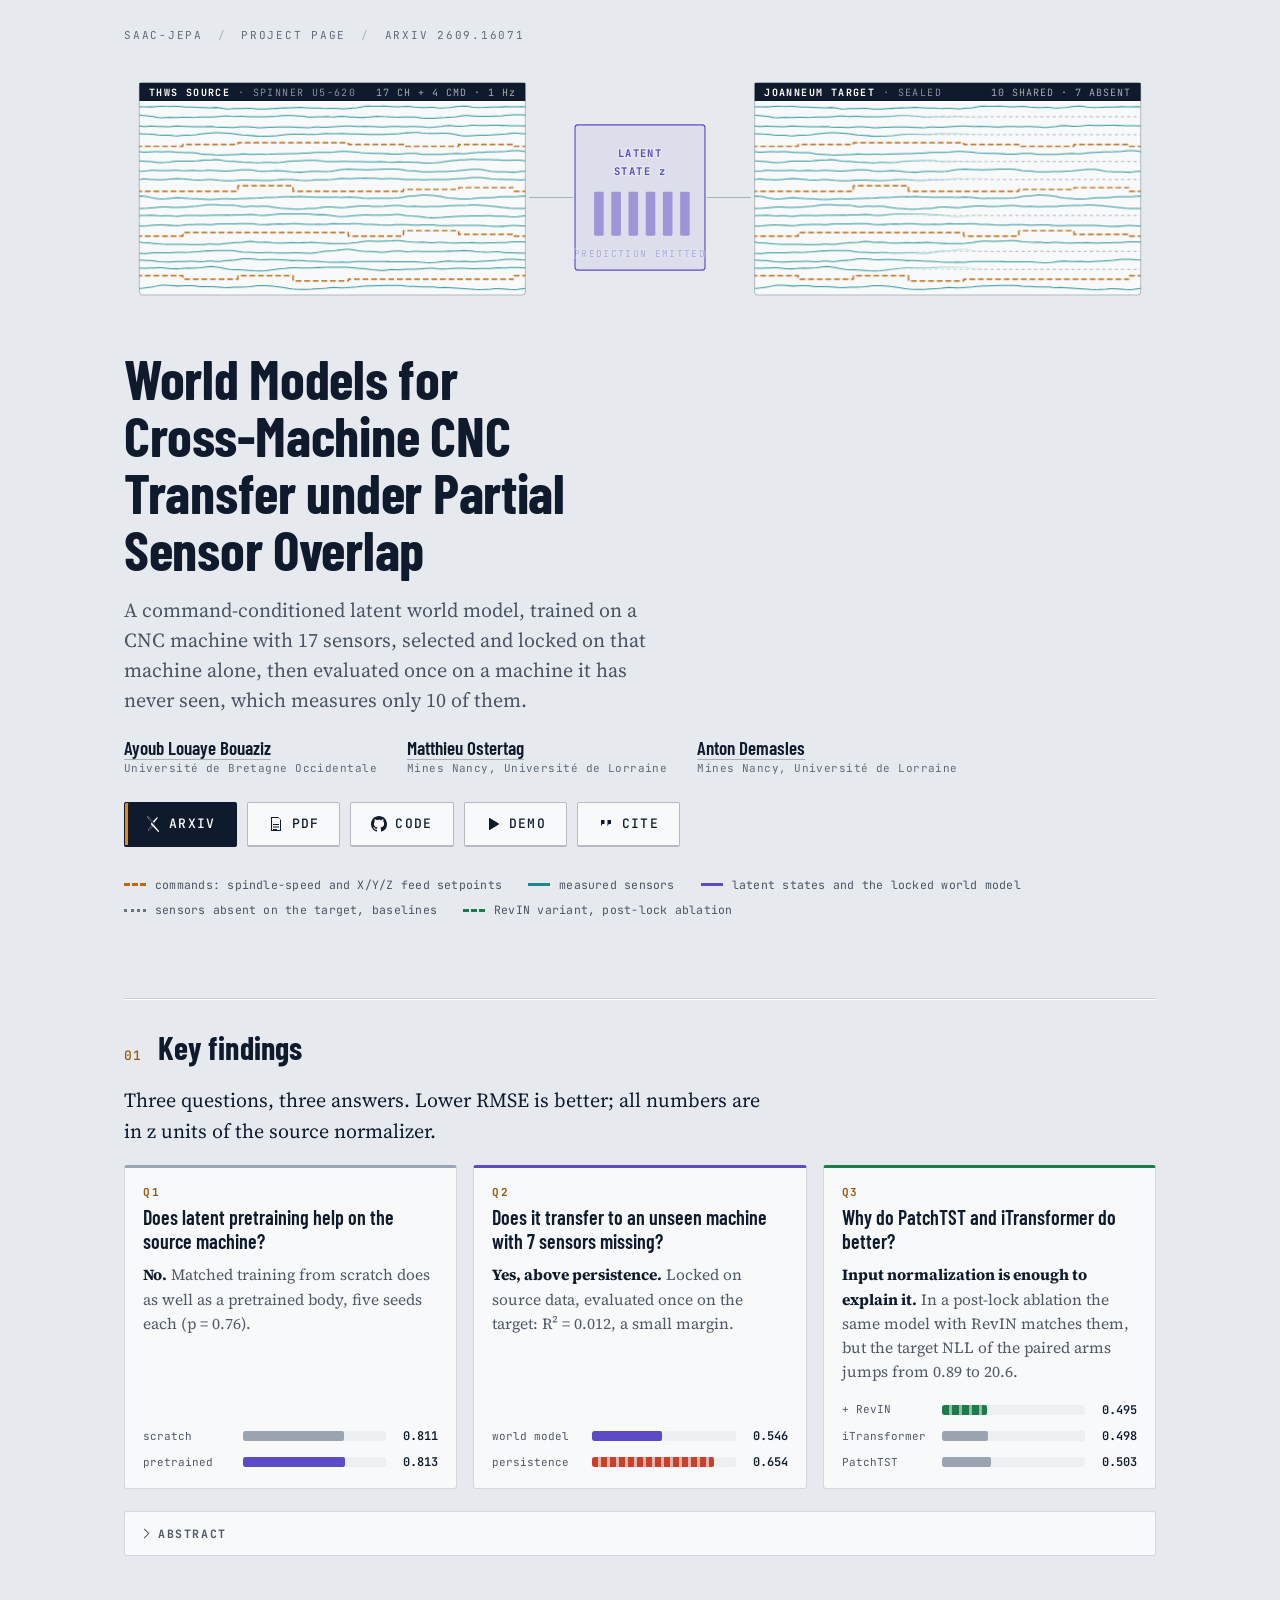
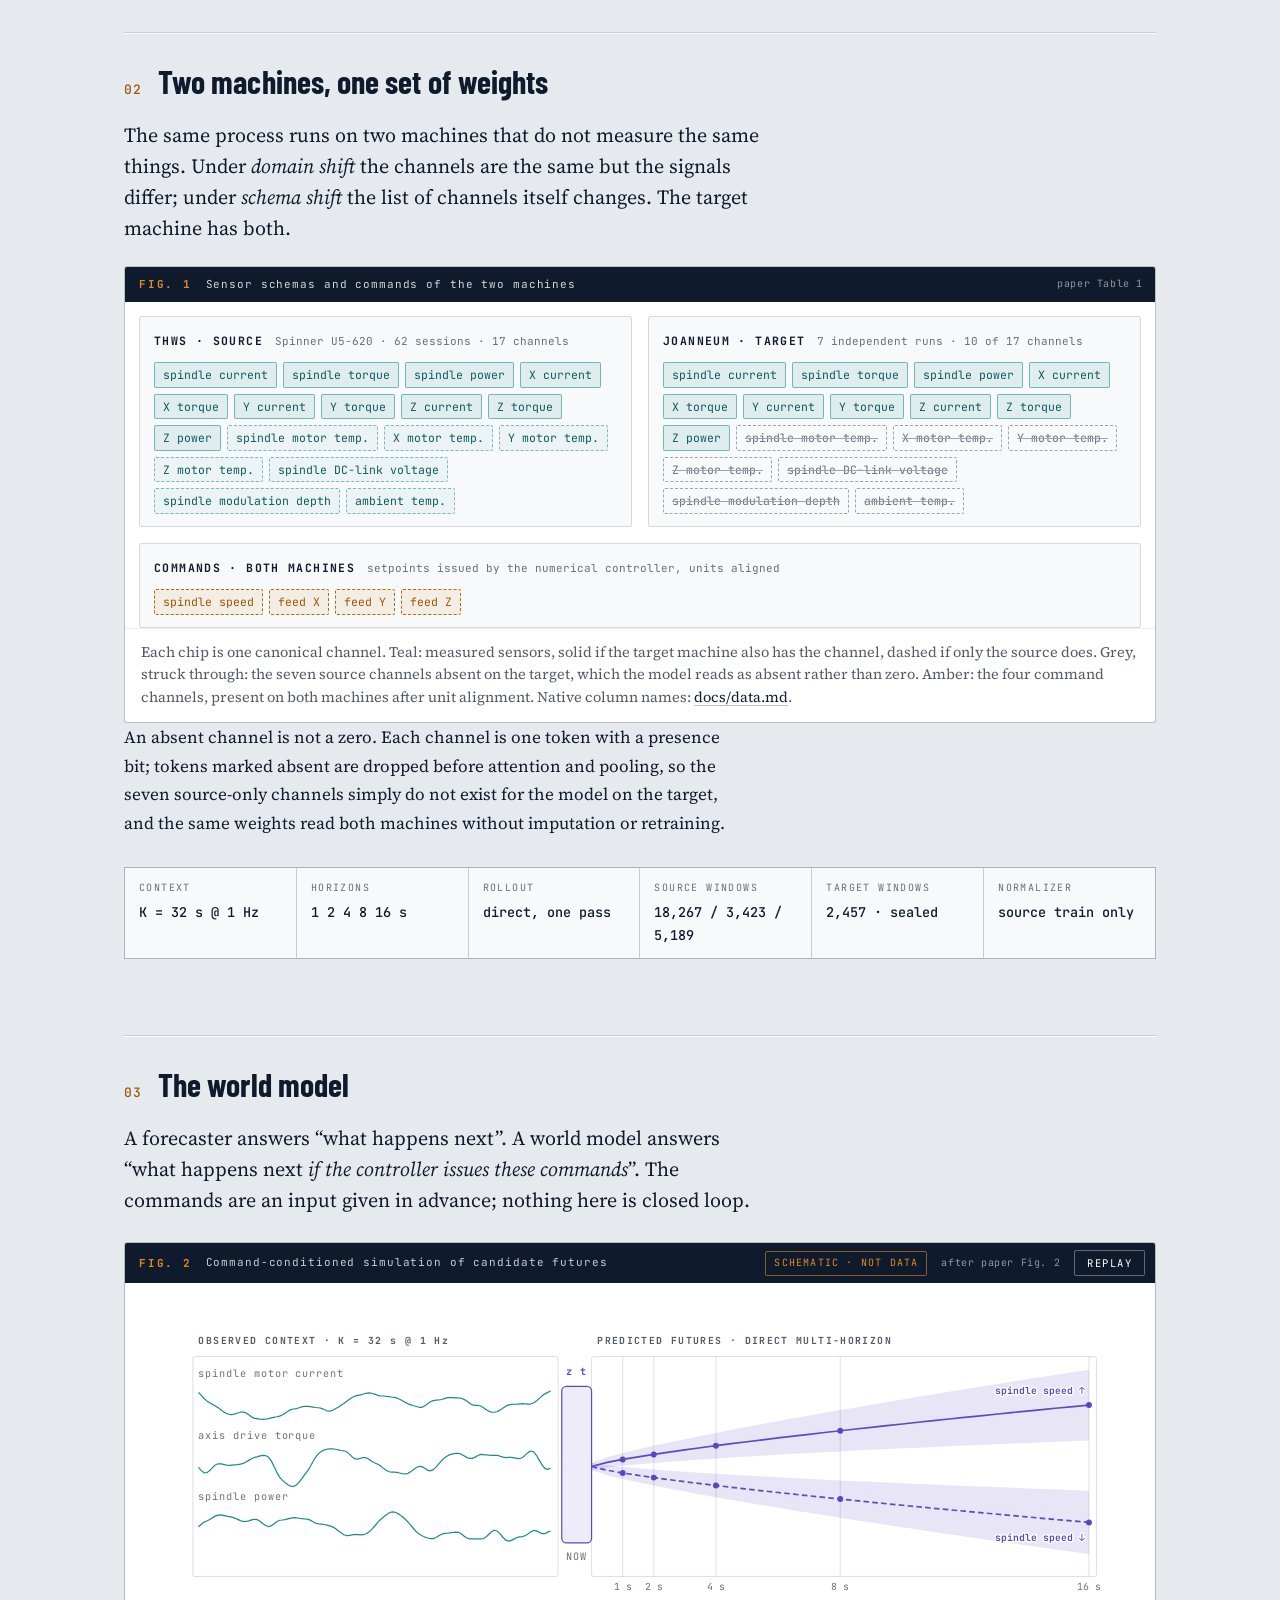
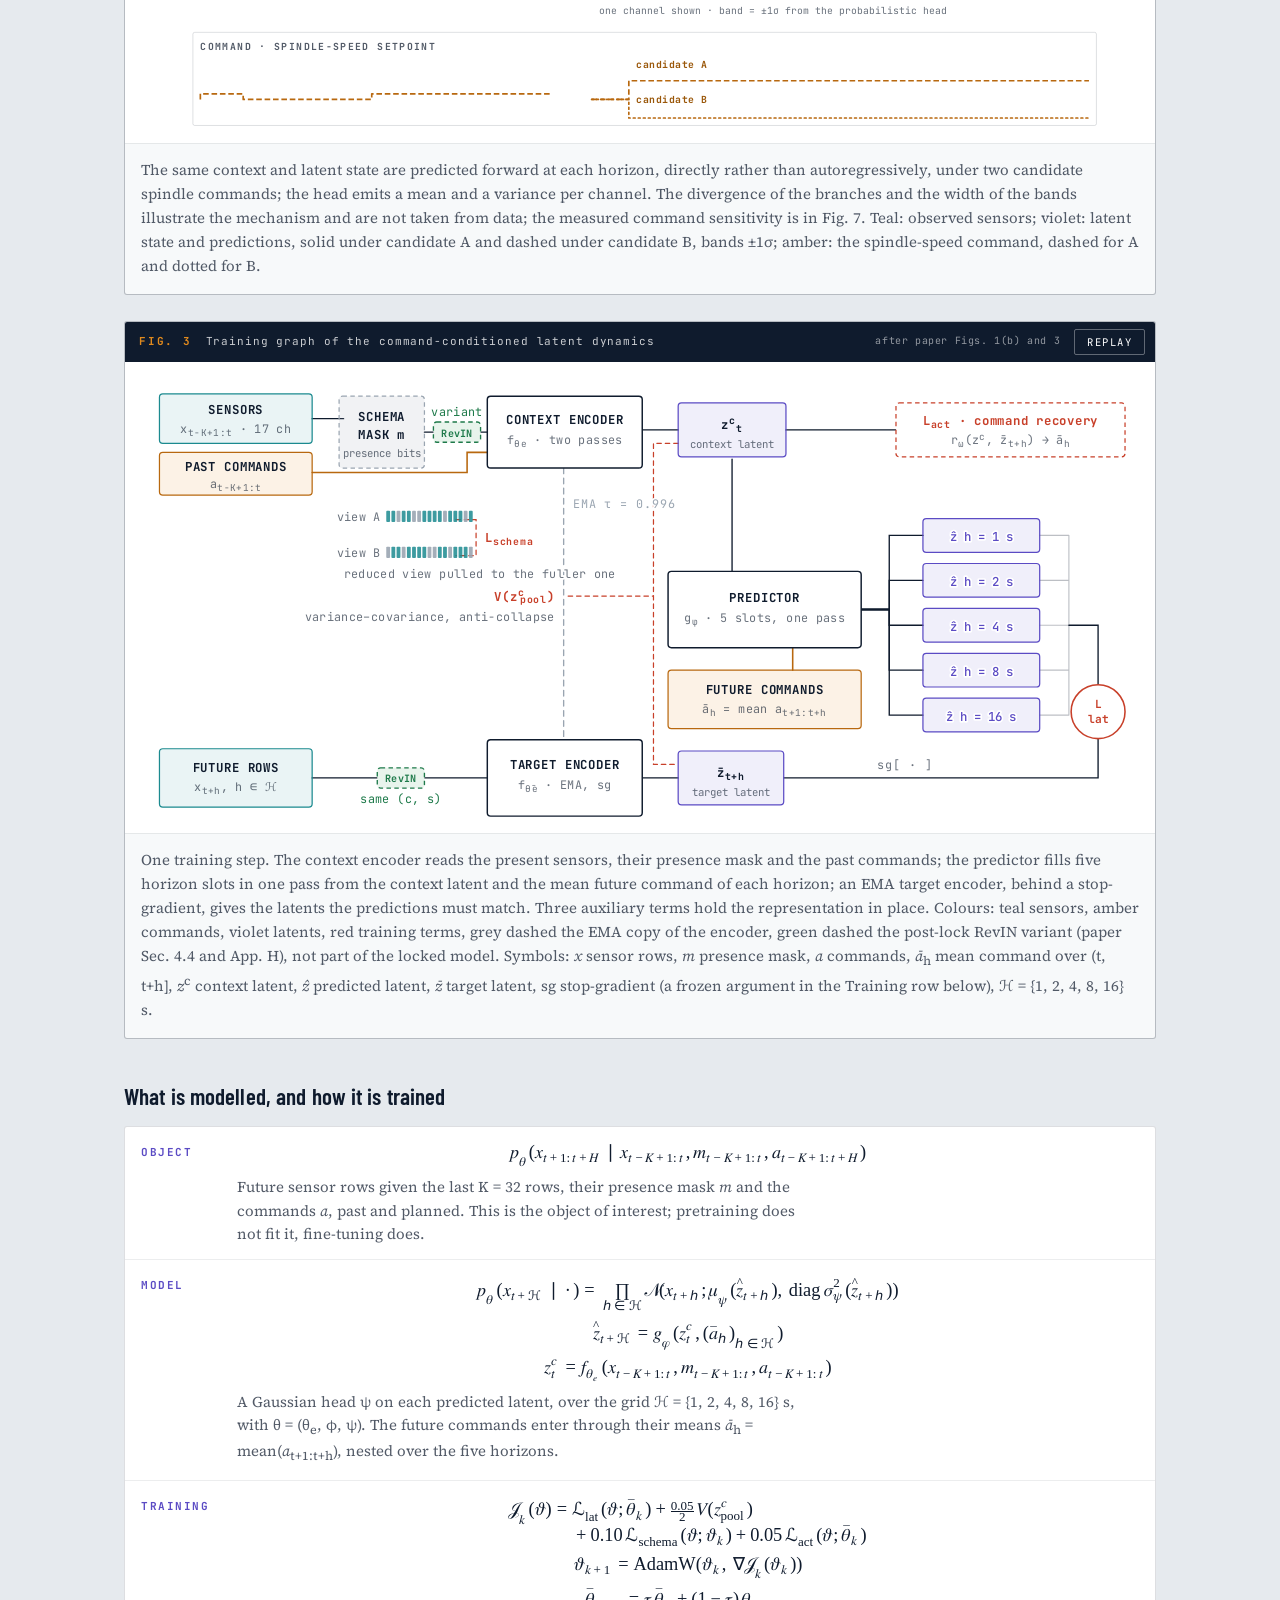
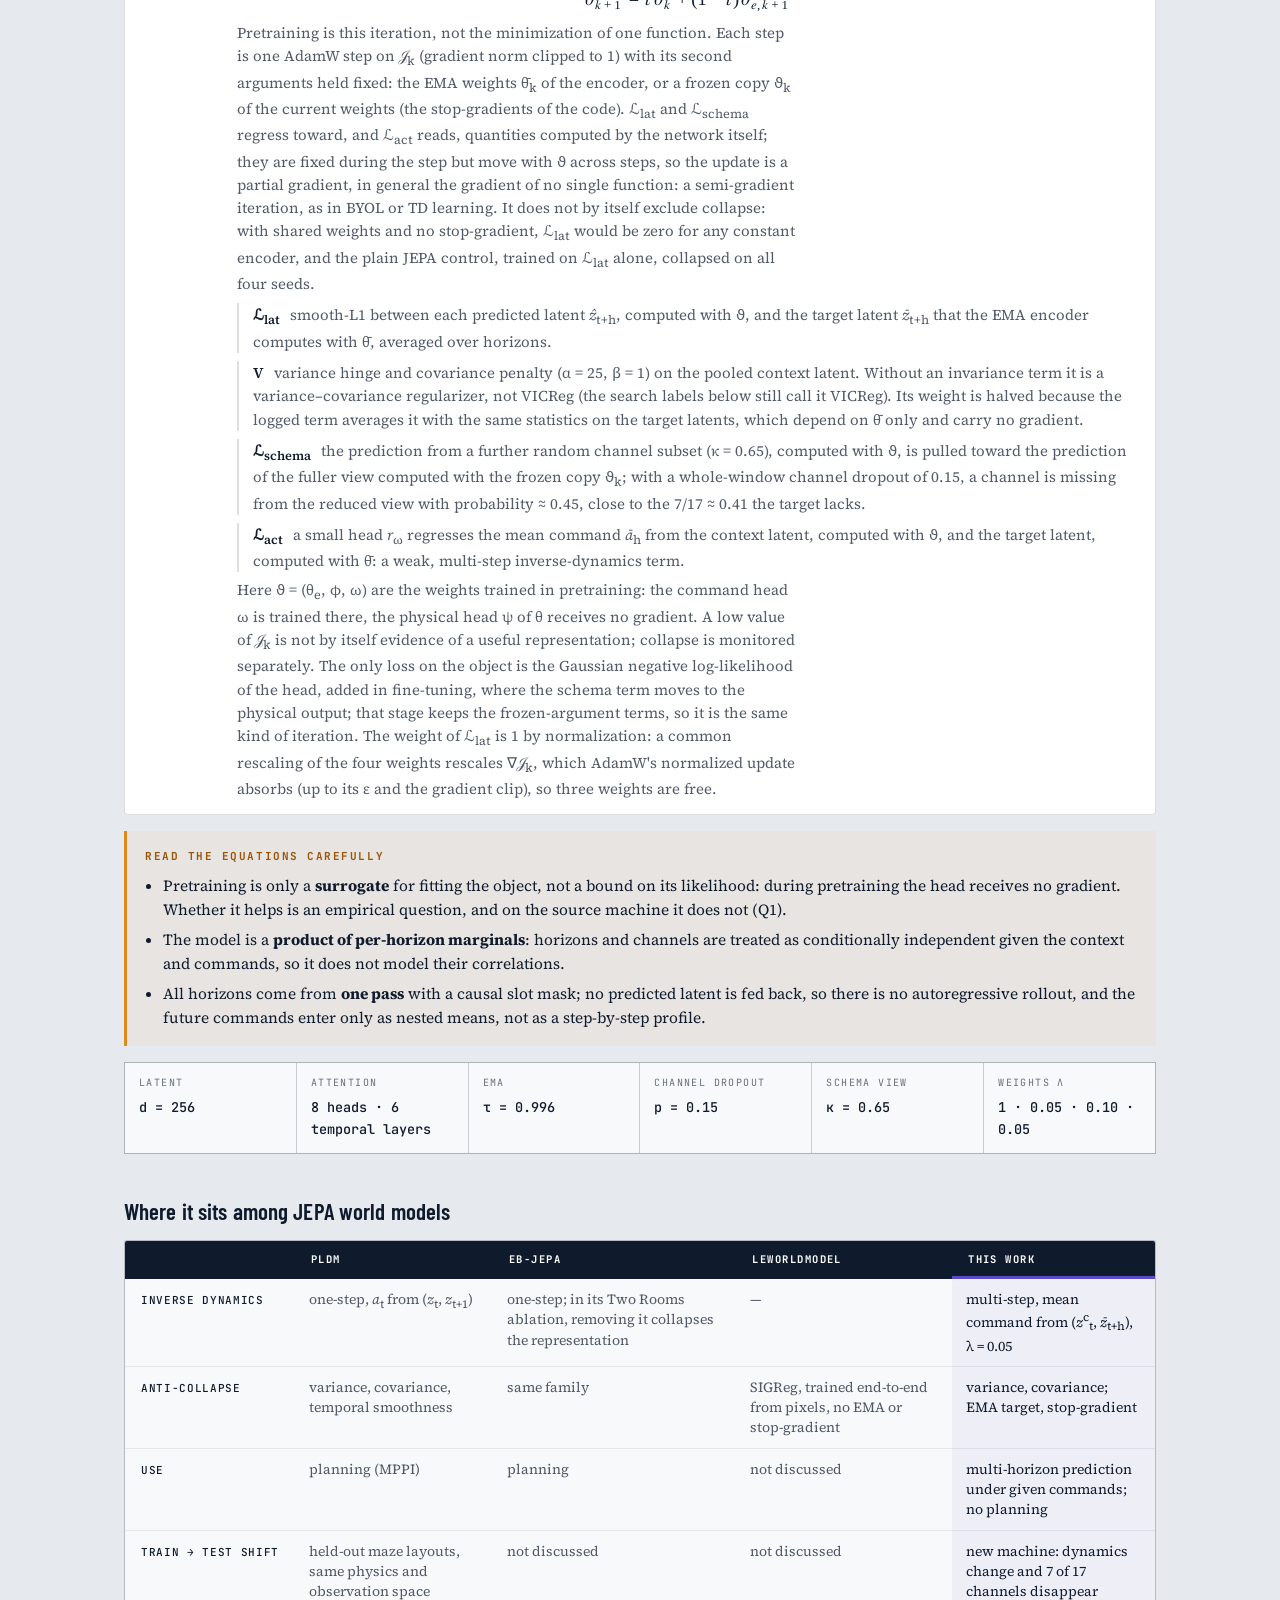
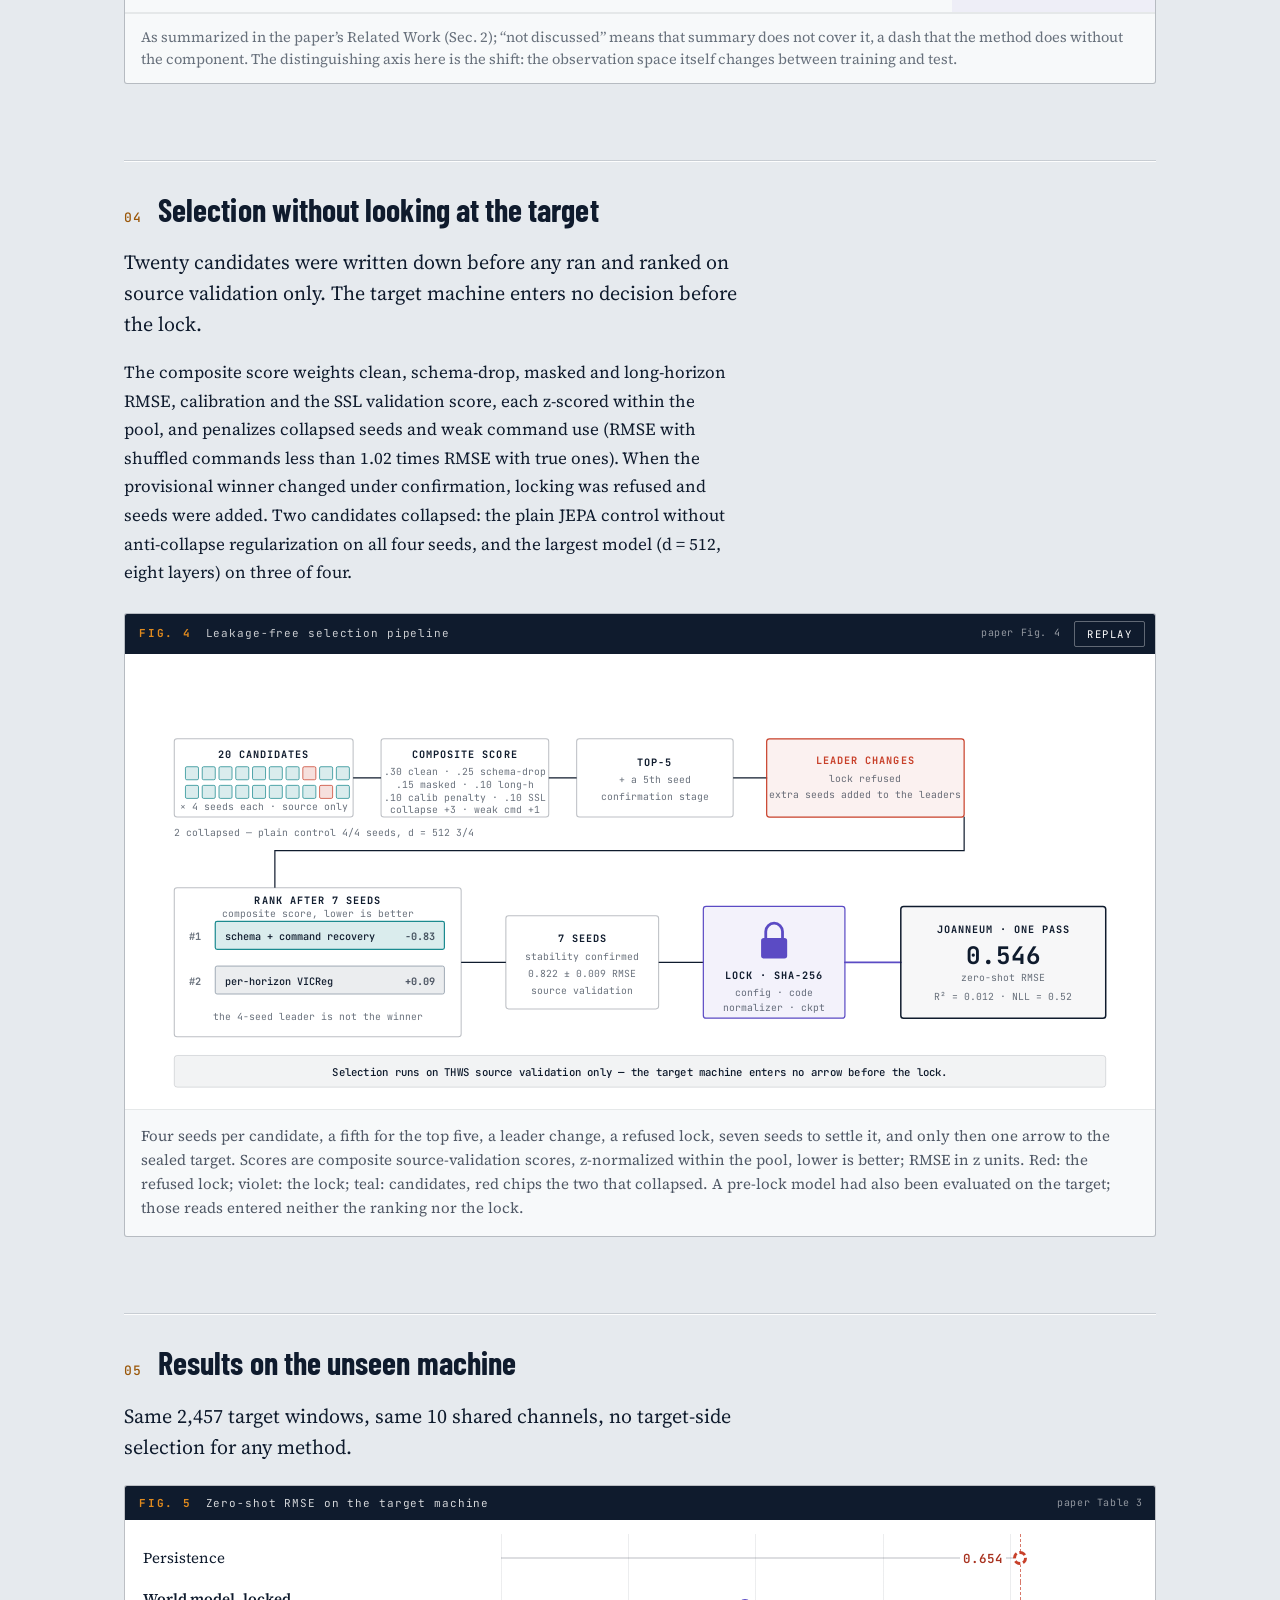
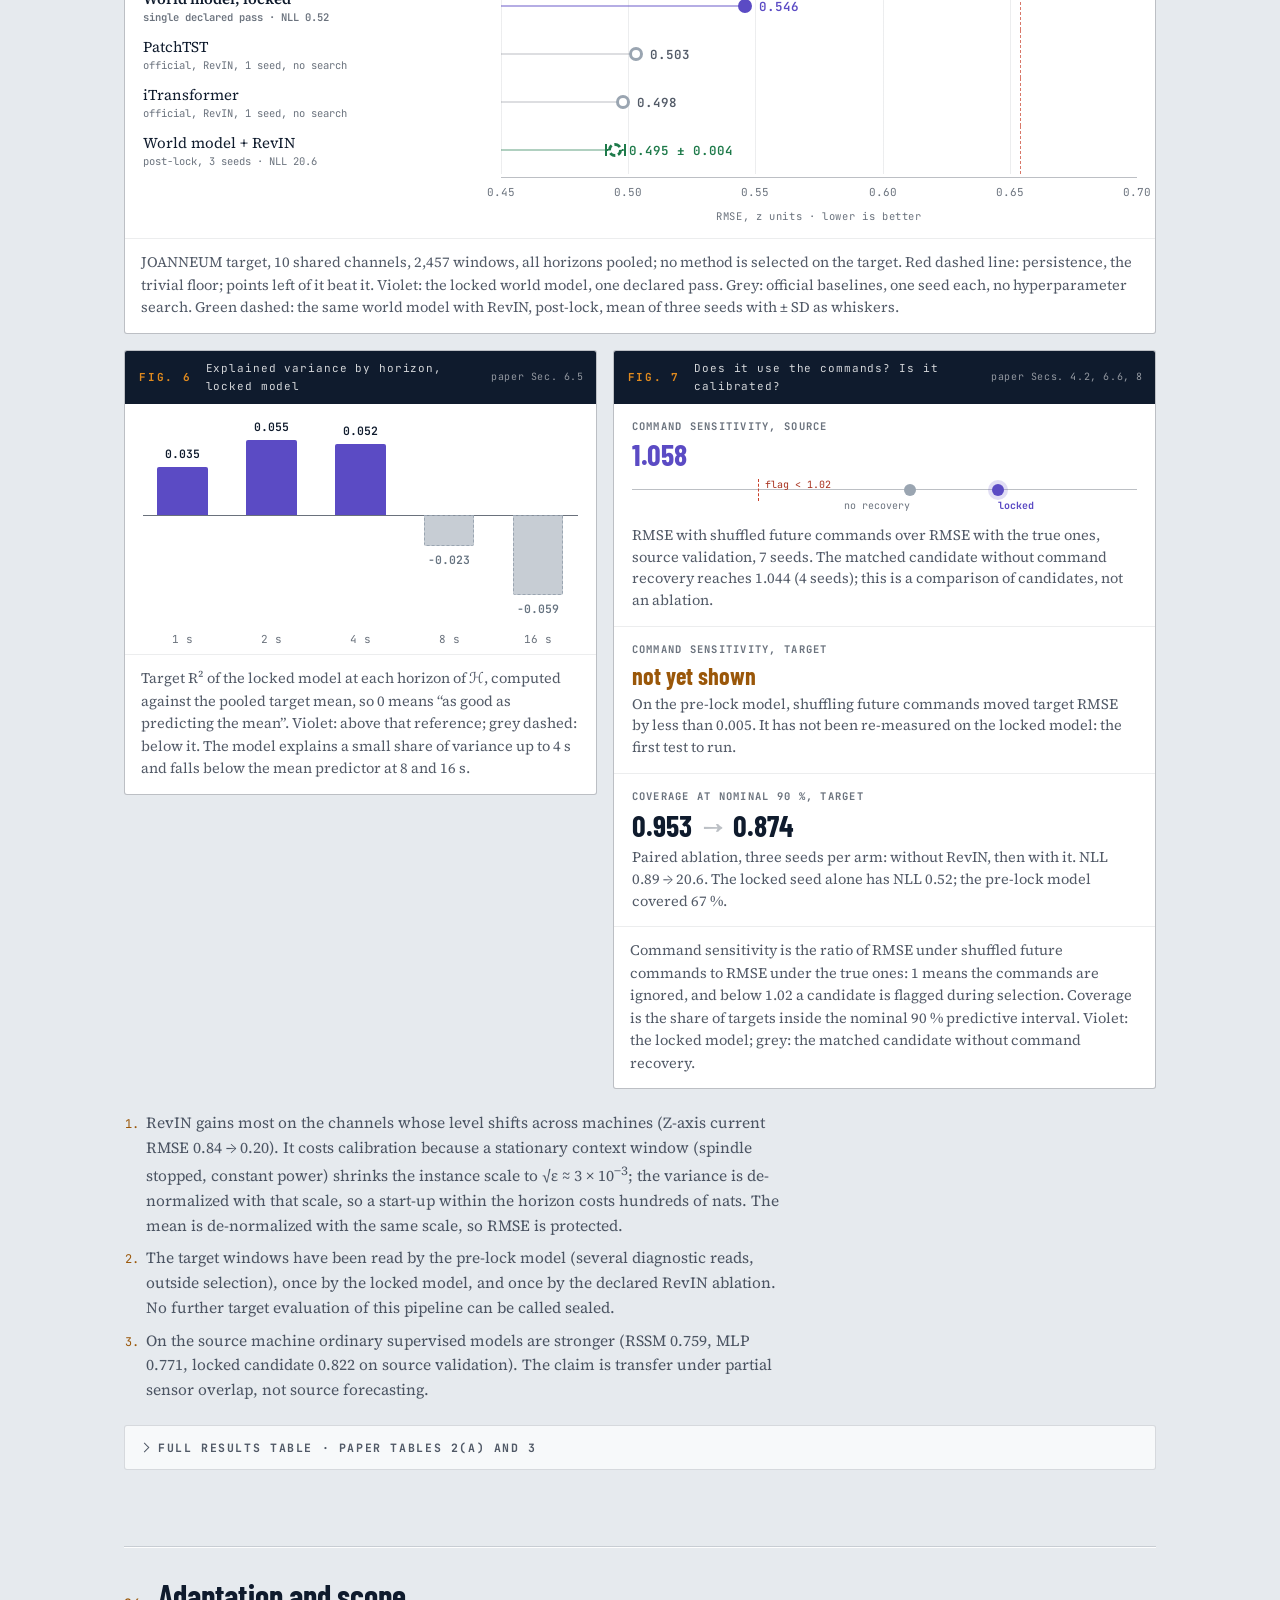
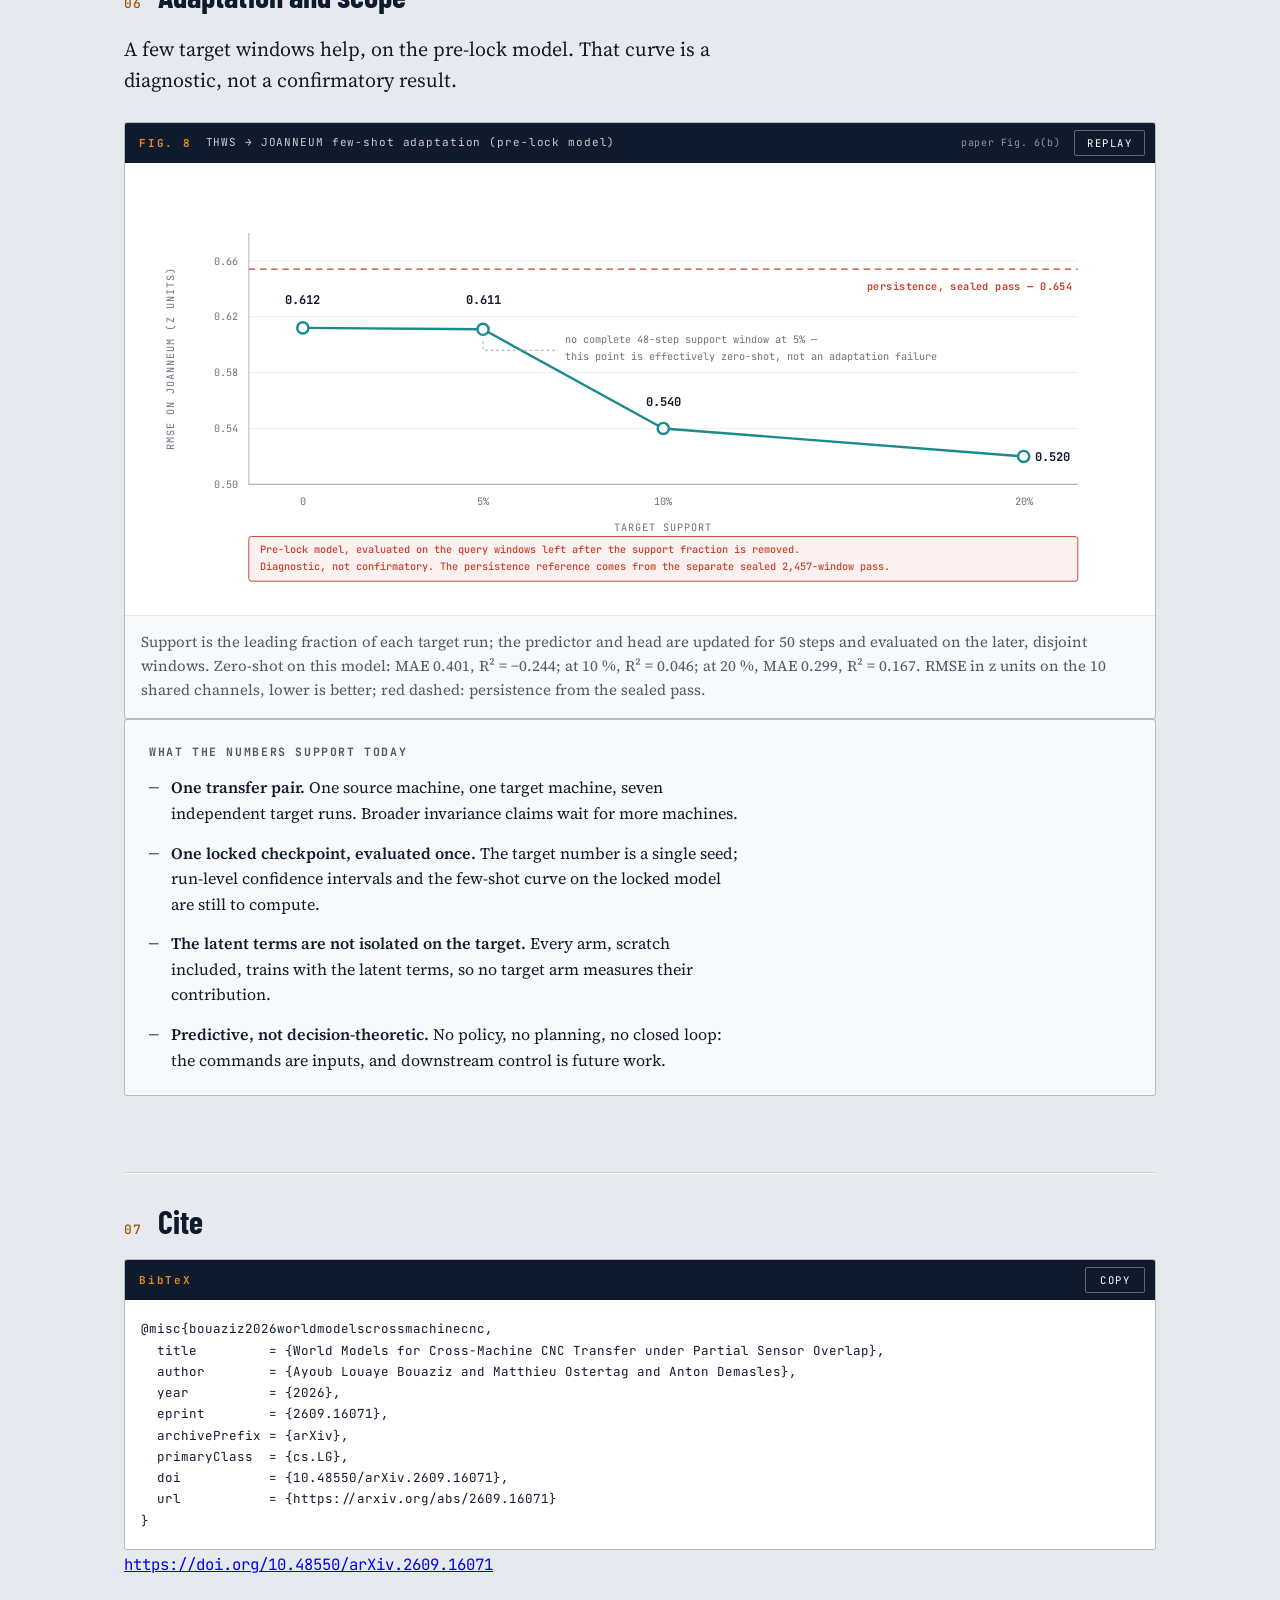
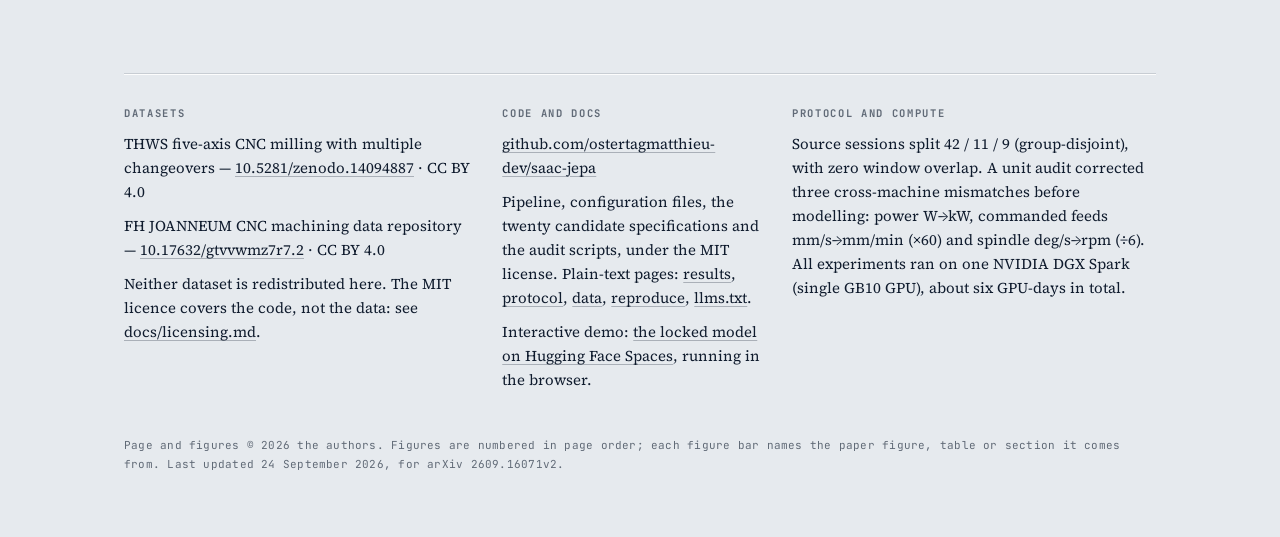
==== commit 368c6485: "Link the Hugging Face Space demo from the README and the project page The Space mostertag/saac-jepa-" ====
--- a/docs/index.html
+++ b/docs/index.html
@@ -319,6 +319,7 @@
       <a class="btn btn--primary" id="btnArxiv" href="https://doi.org/10.48550/arXiv.2609.16071"><svg class="btn__icon" viewBox="0 0 24 24" width="16" height="16" aria-hidden="true" focusable="false"><path fill="currentColor" d="M3.8423 0a1.0037 1.0037 0 0 0-.922.6078c-.1536.3687-.0438.6275.2938 1.1113l6.9185 8.3597-1.0223 1.1058a1.0393 1.0393 0 0 0 .003 1.4229l1.2292 1.3135-5.4391 6.4444c-.2803.299-.4538.823-.2971 1.1986a1.0253 1.0253 0 0 0 .9585.635.9133.9133 0 0 0 .6891-.3405l5.783-6.126 7.4902 8.0051a.8527.8527 0 0 0 .6835.2597.9575.9575 0 0 0 .8777-.6138c.1577-.377-.017-.7502-.306-1.1407l-7.0518-8.3418 1.0632-1.13a.9626.9626 0 0 0 .0089-1.3165L4.6336.4639s-.3733-.4535-.768-.463zm0 .272h.0166c.2179.0052.4874.2715.5644.3639l.005.006.0052.0055 10.169 10.9905a.6915.6915 0 0 1-.0072.945l-1.0666 1.133-1.4982-1.7724-8.5994-10.39c-.3286-.472-.352-.6183-.2592-.841a.7307.7307 0 0 1 .6704-.4401Zm14.341 1.5701a.877.877 0 0 0-.6554.2418l-5.6962 6.1584 1.6944 1.8319 5.3089-6.5138c.3251-.4335.479-.6603.3247-1.0292a1.1205 1.1205 0 0 0-.9763-.689zm-7.6557 12.2823 1.3186 1.4135-5.7864 6.1295a.6494.6494 0 0 1-.4959.26.7516.7516 0 0 1-.706-.4669c-.1119-.2682.0359-.6864.2442-.9083l.0051-.0055.0047-.0055z"/></svg><span class="btn__label">arXiv</span></a>
       <a class="btn" id="btnPdf" href="paper.pdf"><svg class="btn__icon" viewBox="0 0 16 16" width="16" height="16" aria-hidden="true" focusable="false"><path fill="currentColor" fill-rule="evenodd" d="M3,1 L10,1 L13,4 L13,15 L3,15 Z M4,2 L12,2 L12,14 L4,14 Z M5,8 L11,8 L11,9 L5,9 Z M5,10.5 L11,10.5 L11,11.5 L5,11.5 Z M5,13 L9,13 L9,14 L5,14 Z"/></svg><span class="btn__label">PDF</span></a>
       <a class="btn" id="btnCode" href="https://github.com/ostertagmatthieu-dev/saac-jepa"><svg class="btn__icon" viewBox="0 0 16 16" width="16" height="16" aria-hidden="true" focusable="false"><path fill="currentColor" d="M8 0C3.58 0 0 3.58 0 8c0 3.54 2.29 6.53 5.47 7.59.4.07.55-.17.55-.38 0-.19-.01-.82-.01-1.49-2.01.37-2.53-.49-2.69-.94-.09-.23-.48-.94-.82-1.13-.28-.15-.68-.52-.01-.53.63-.01 1.08.58 1.23.82.72 1.21 1.87.87 2.33.66.07-.52.28-.87.51-1.07-1.78-.2-3.64-.89-3.64-3.95 0-.87.31-1.59.82-2.15-.08-.2-.36-1.02.08-2.12 0 0 .67-.21 2.2.82.64-.18 1.32-.27 2-.27.68 0 1.36.09 2 .27 1.53-1.04 2.2-.82 2.2-.82.44 1.1.16 1.92.08 2.12.51.56.82 1.27.82 2.15 0 3.07-1.87 3.75-3.65 3.95.29.25.54.73.54 1.48 0 1.07-.01 1.93-.01 2.2 0 .21.15.46.55.38A8.013 8.013 0 0016 8c0-4.42-3.58-8-8-8z"/></svg><span class="btn__label">Code</span></a>
+      <a class="btn" id="btnDemo" href="https://huggingface.co/spaces/mostertag/saac-jepa-world-model"><svg class="btn__icon" viewBox="0 0 16 16" width="16" height="16" aria-hidden="true" focusable="false"><path fill="currentColor" d="M4 2.5v11a.5.5 0 0 0 .76.43l9-5.5a.5.5 0 0 0 0-.86l-9-5.5A.5.5 0 0 0 4 2.5z"/></svg><span class="btn__label">Demo</span></a>
       <a class="btn" href="#cite"><svg class="btn__icon" viewBox="0 0 16 16" width="16" height="16" aria-hidden="true" focusable="false"><path fill="currentColor" d="M3,4 L6.5,4 L6.5,8 L4.3,8 L3,10.3 L3,8 Z M9.5,4 L13,4 L13,8 L10.8,8 L9.5,10.3 L9.5,8 Z"/></svg><span class="btn__label">Cite</span></a>
     </p>
 
@@ -1032,6 +1033,7 @@
         <h2 class="foot__h">Code and docs</h2>
         <p class="foot__p"><a class="link" href="https://github.com/ostertagmatthieu-dev/saac-jepa">github.com/ostertagmatthieu-dev/saac-jepa</a></p>
         <p class="foot__p">Pipeline, configuration files, the twenty candidate specifications and the audit scripts, under the MIT license. Plain-text pages: <a class="link" href="results.md">results</a>, <a class="link" href="protocol.md">protocol</a>, <a class="link" href="data.md">data</a>, <a class="link" href="reproduce.md">reproduce</a>, <a class="link" href="llms.txt">llms.txt</a>.</p>
+        <p class="foot__p">Interactive demo: <a class="link" href="https://huggingface.co/spaces/mostertag/saac-jepa-world-model">the locked model on Hugging Face Spaces</a>, running in the browser.</p>
       </div>
       <div class="foot__col">
         <h2 class="foot__h">Protocol and compute</h2>
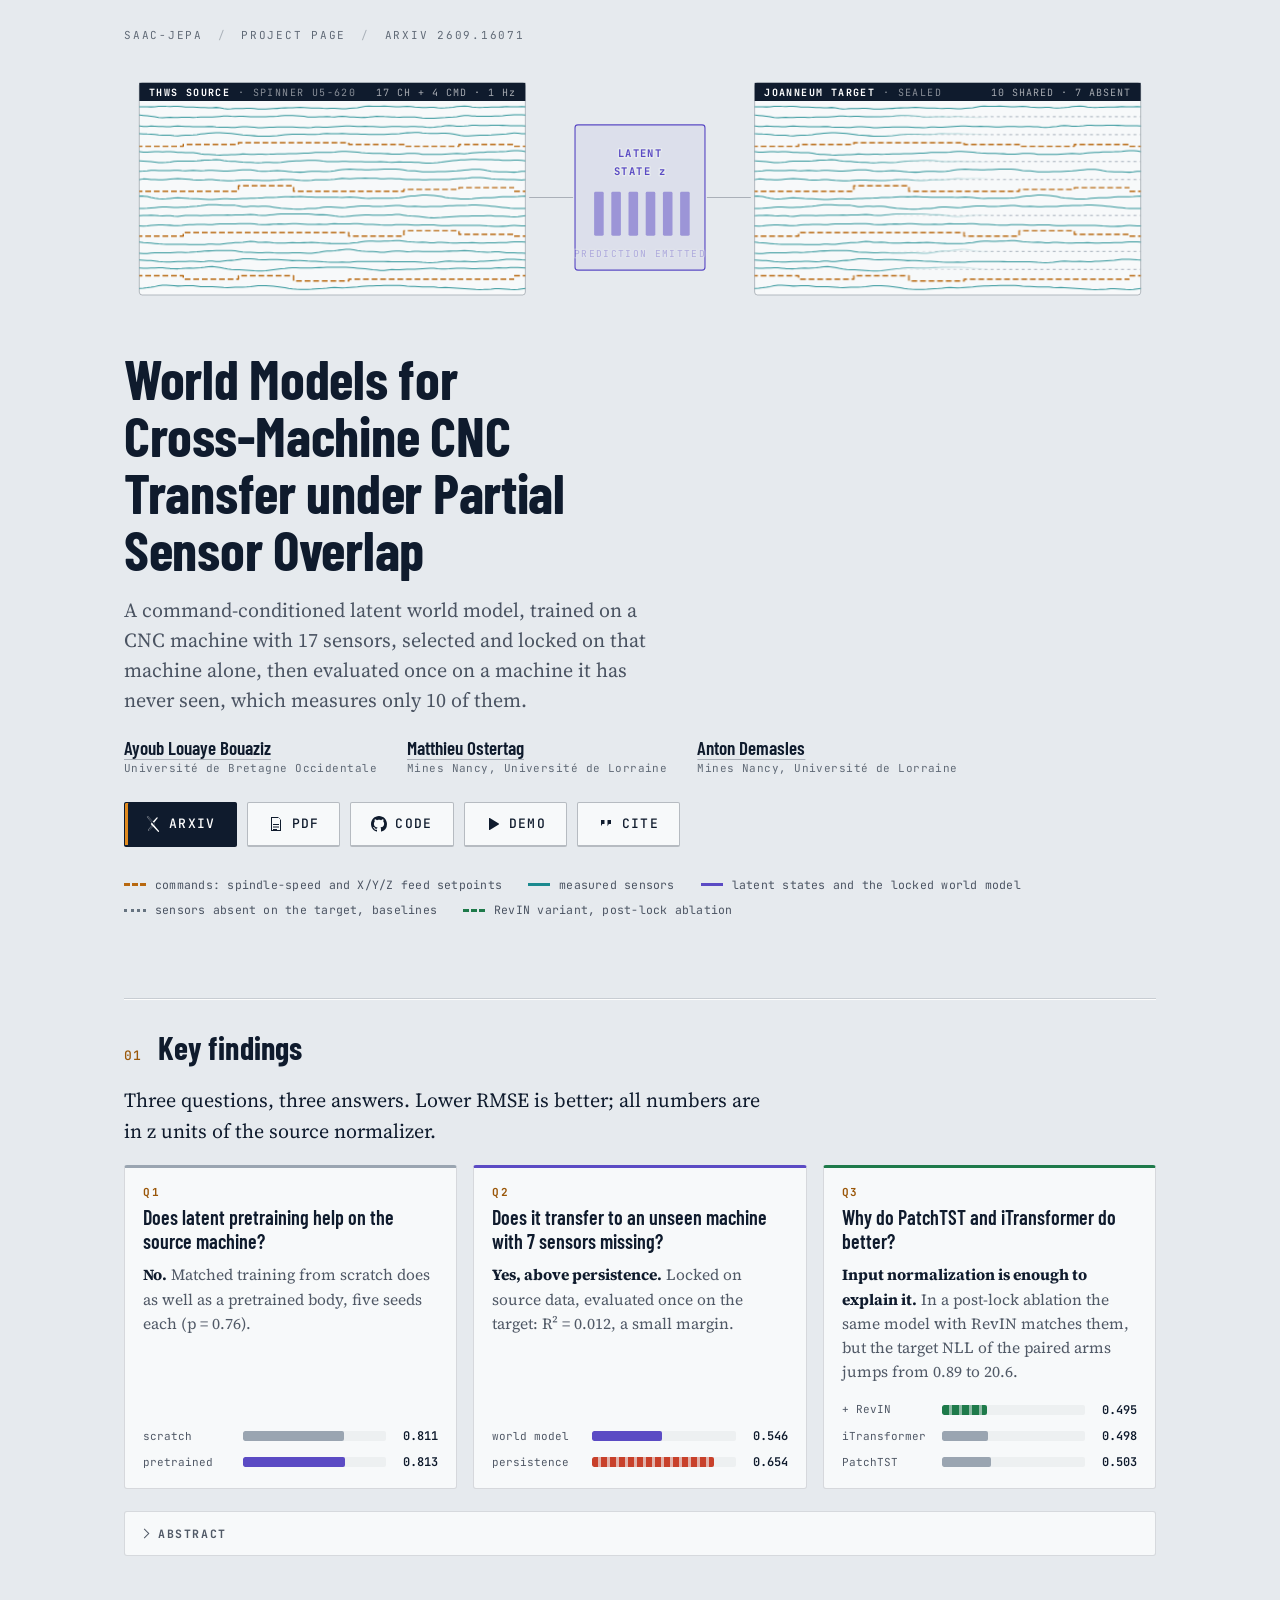
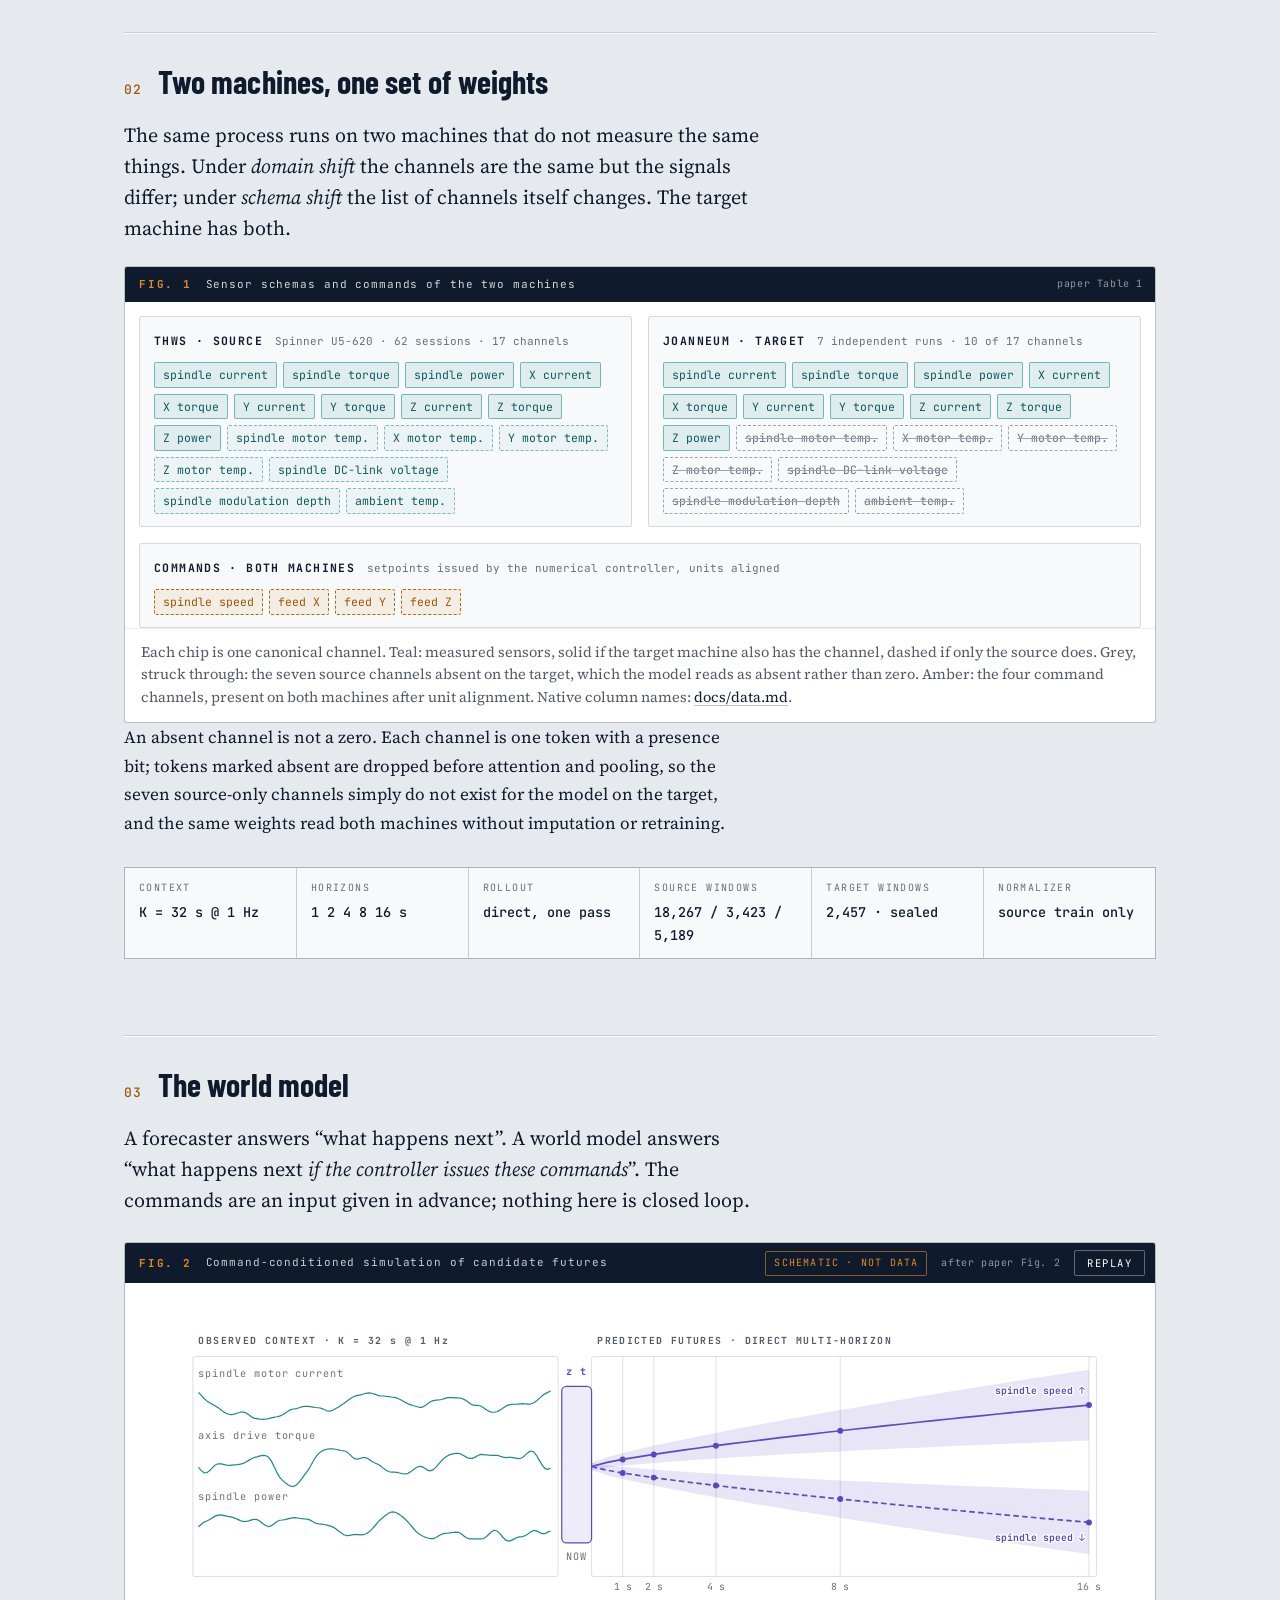
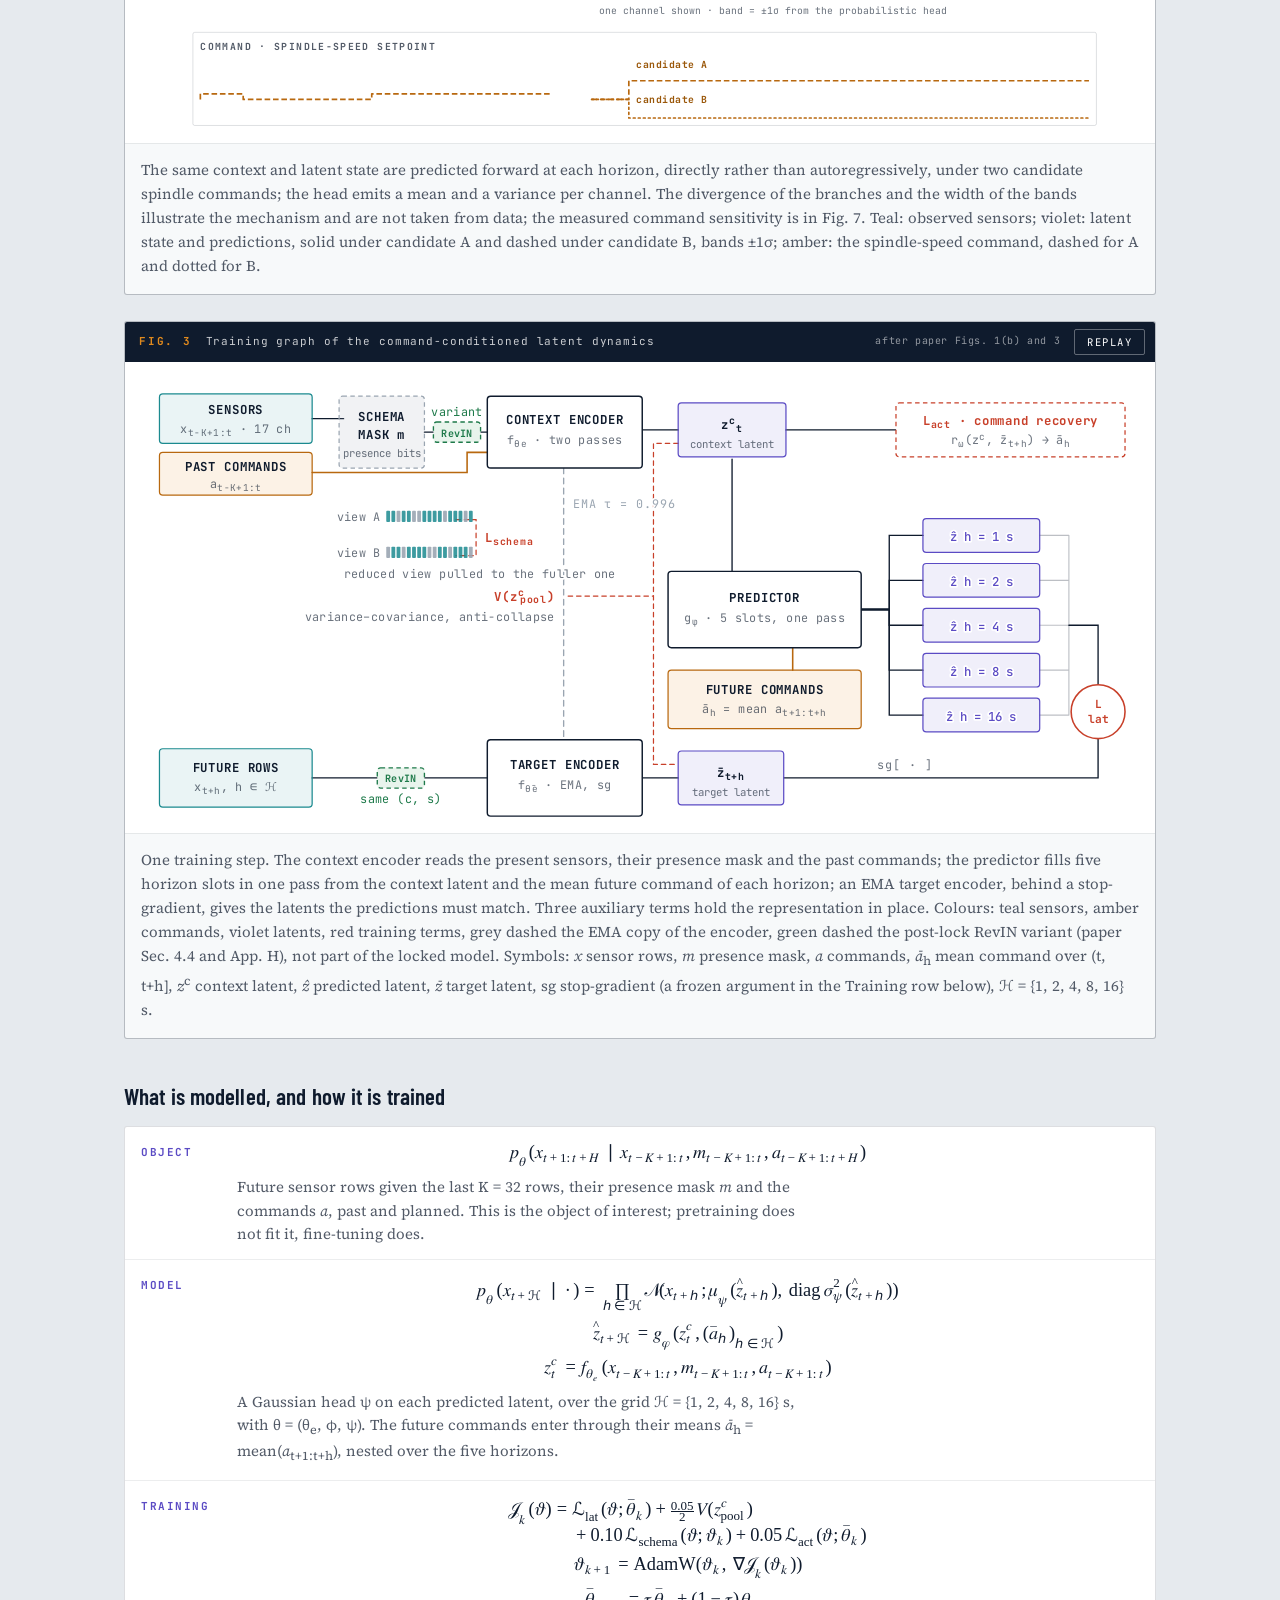
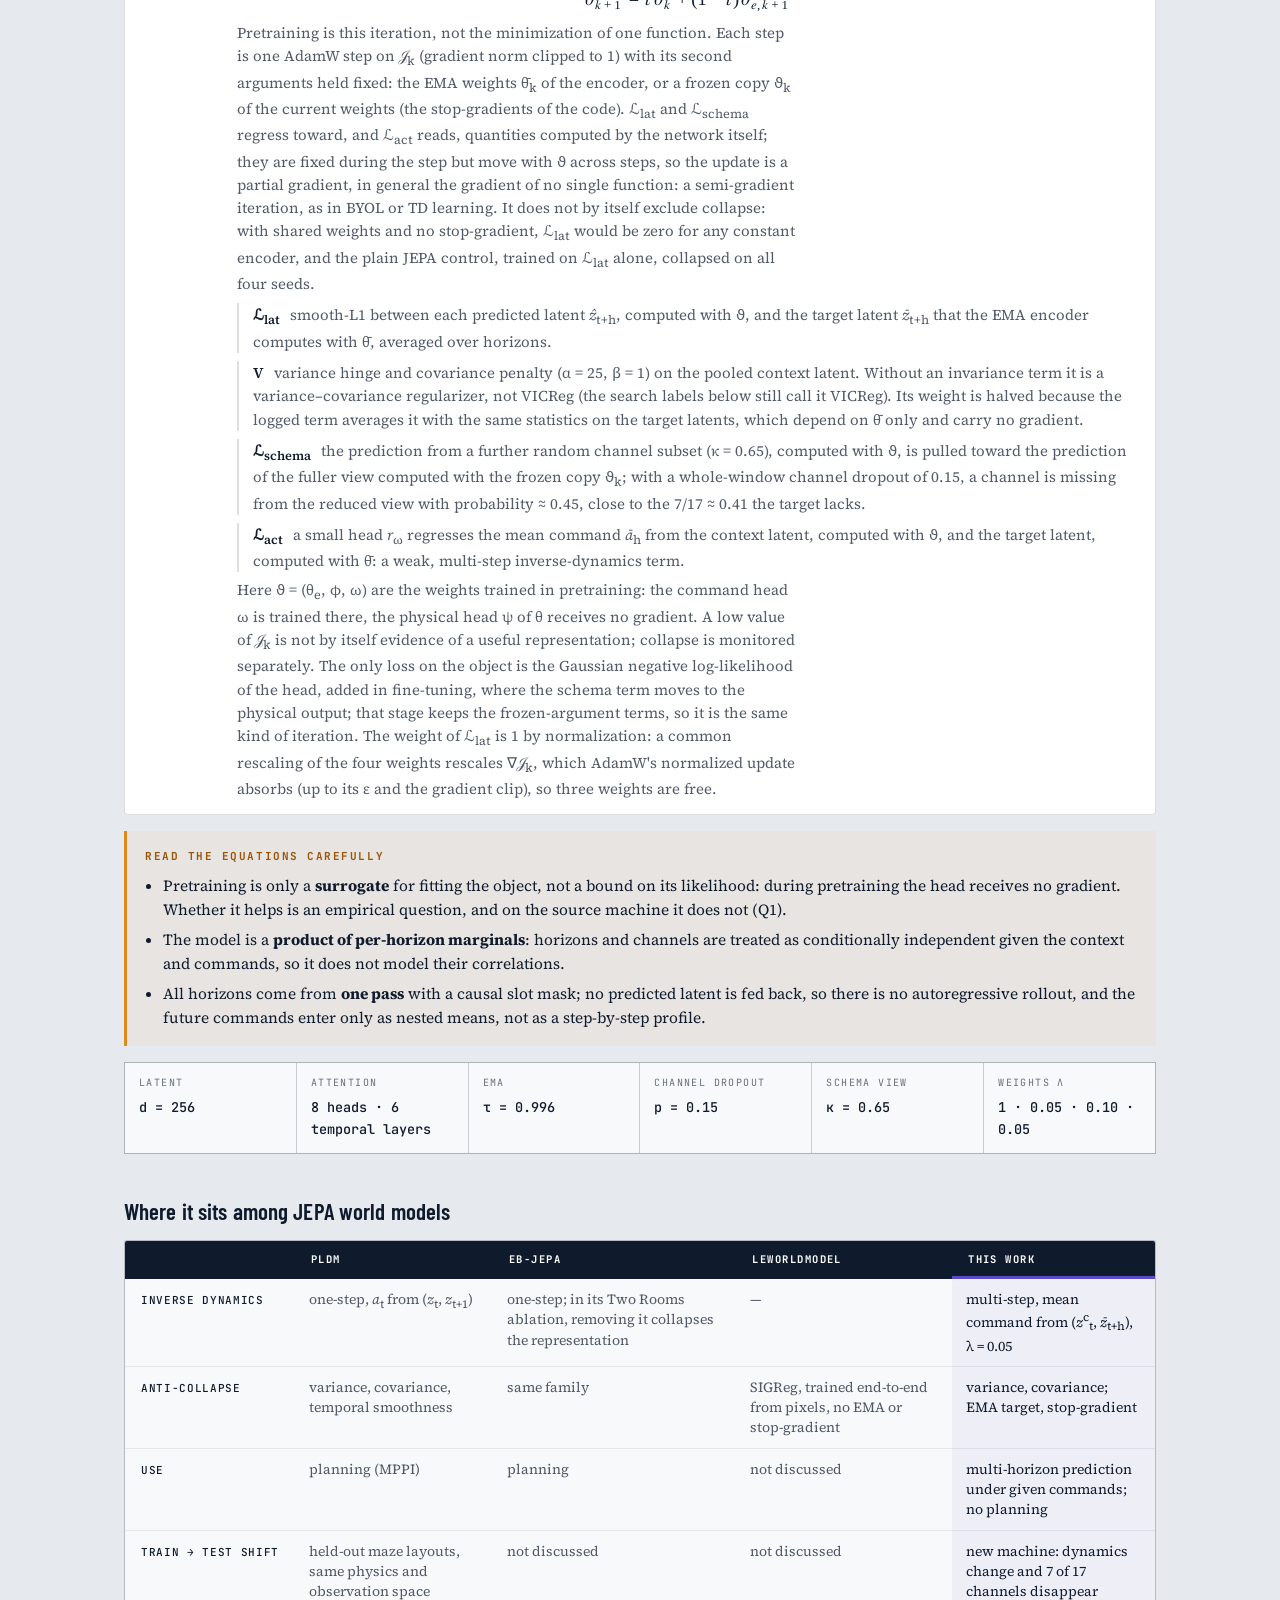
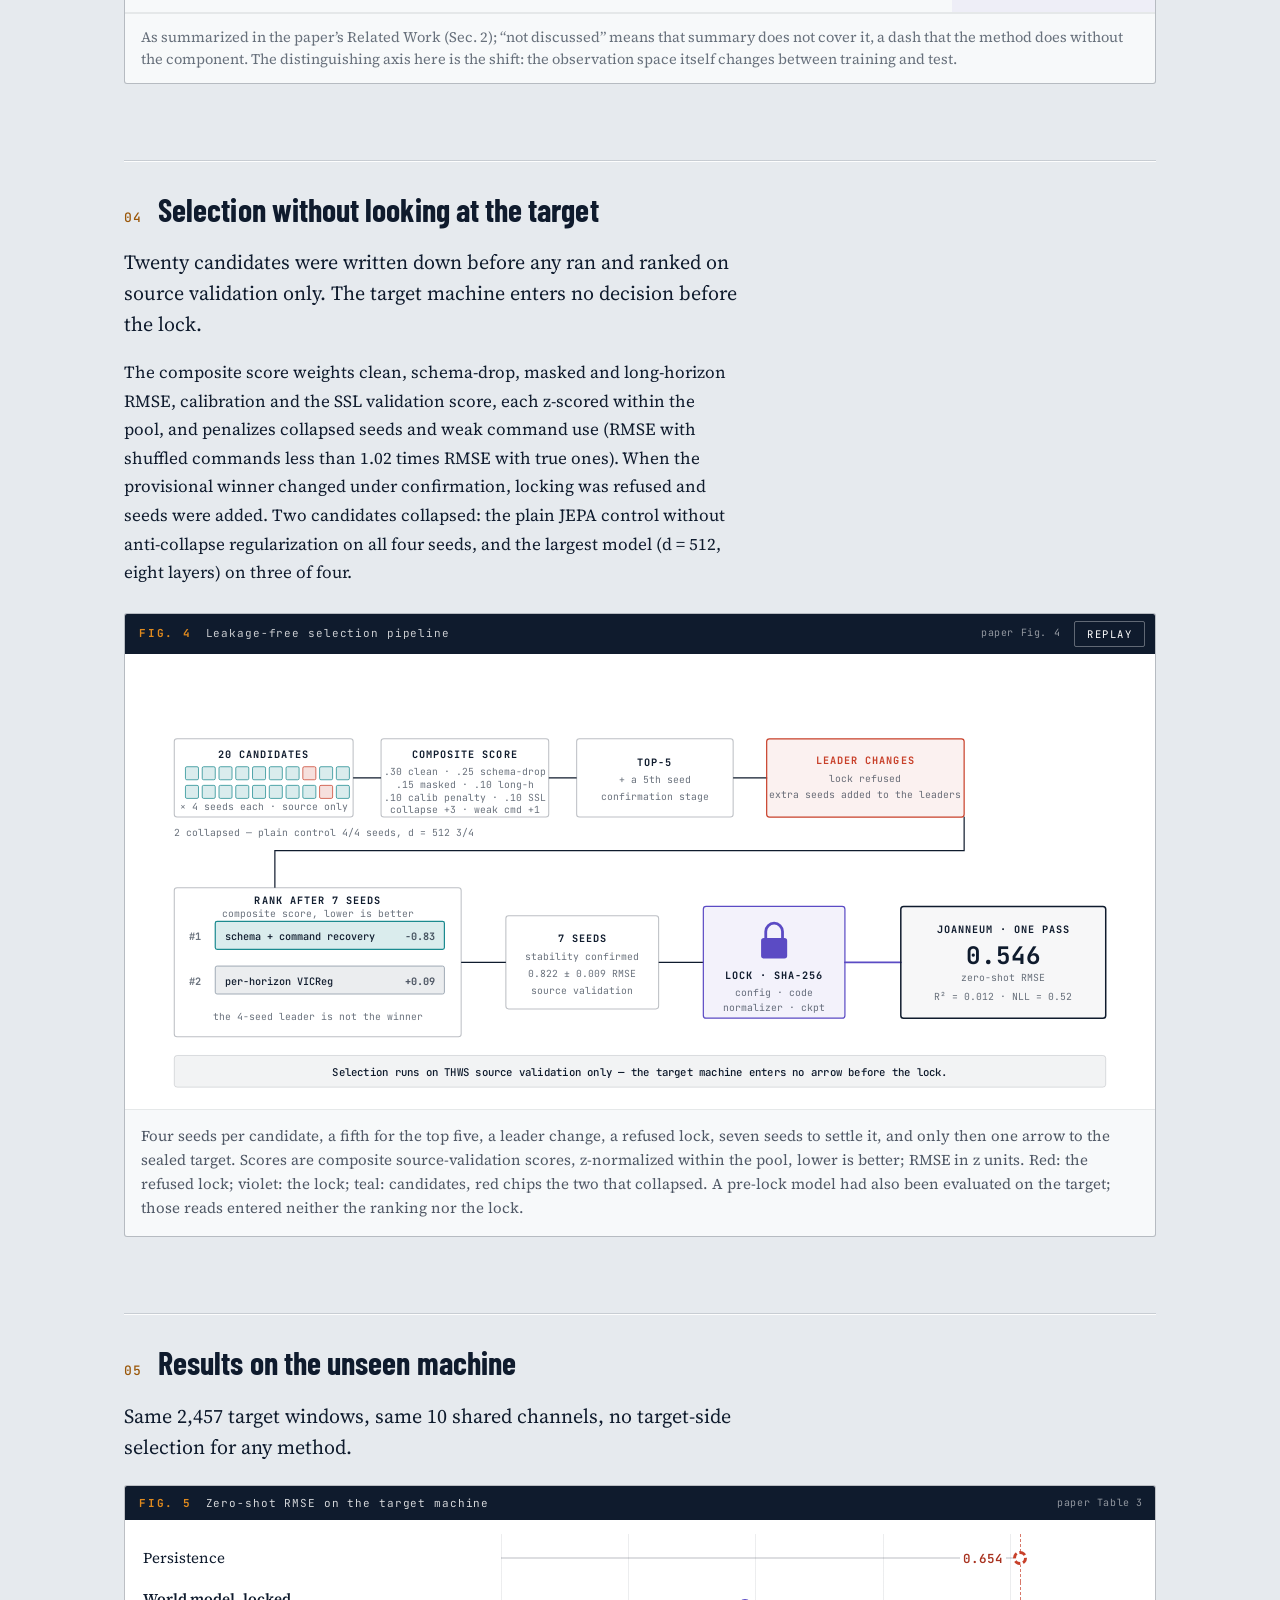
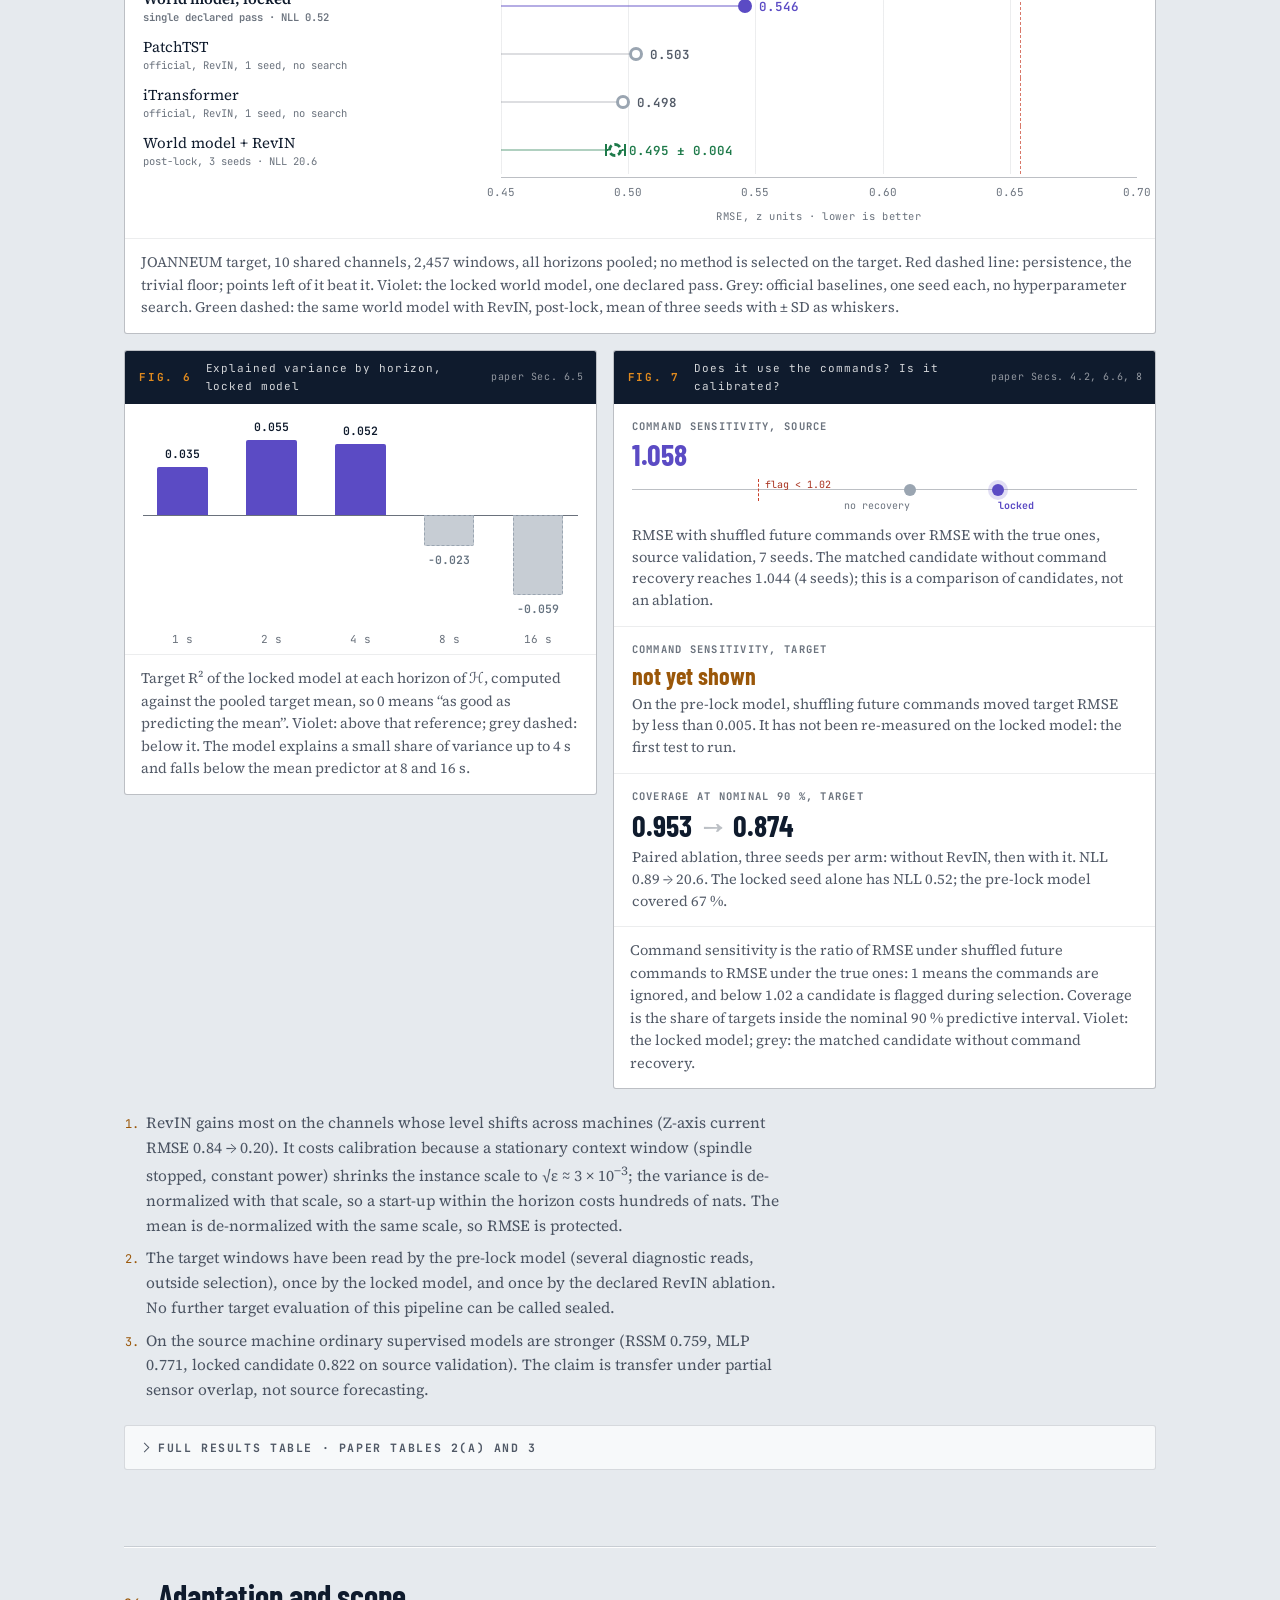
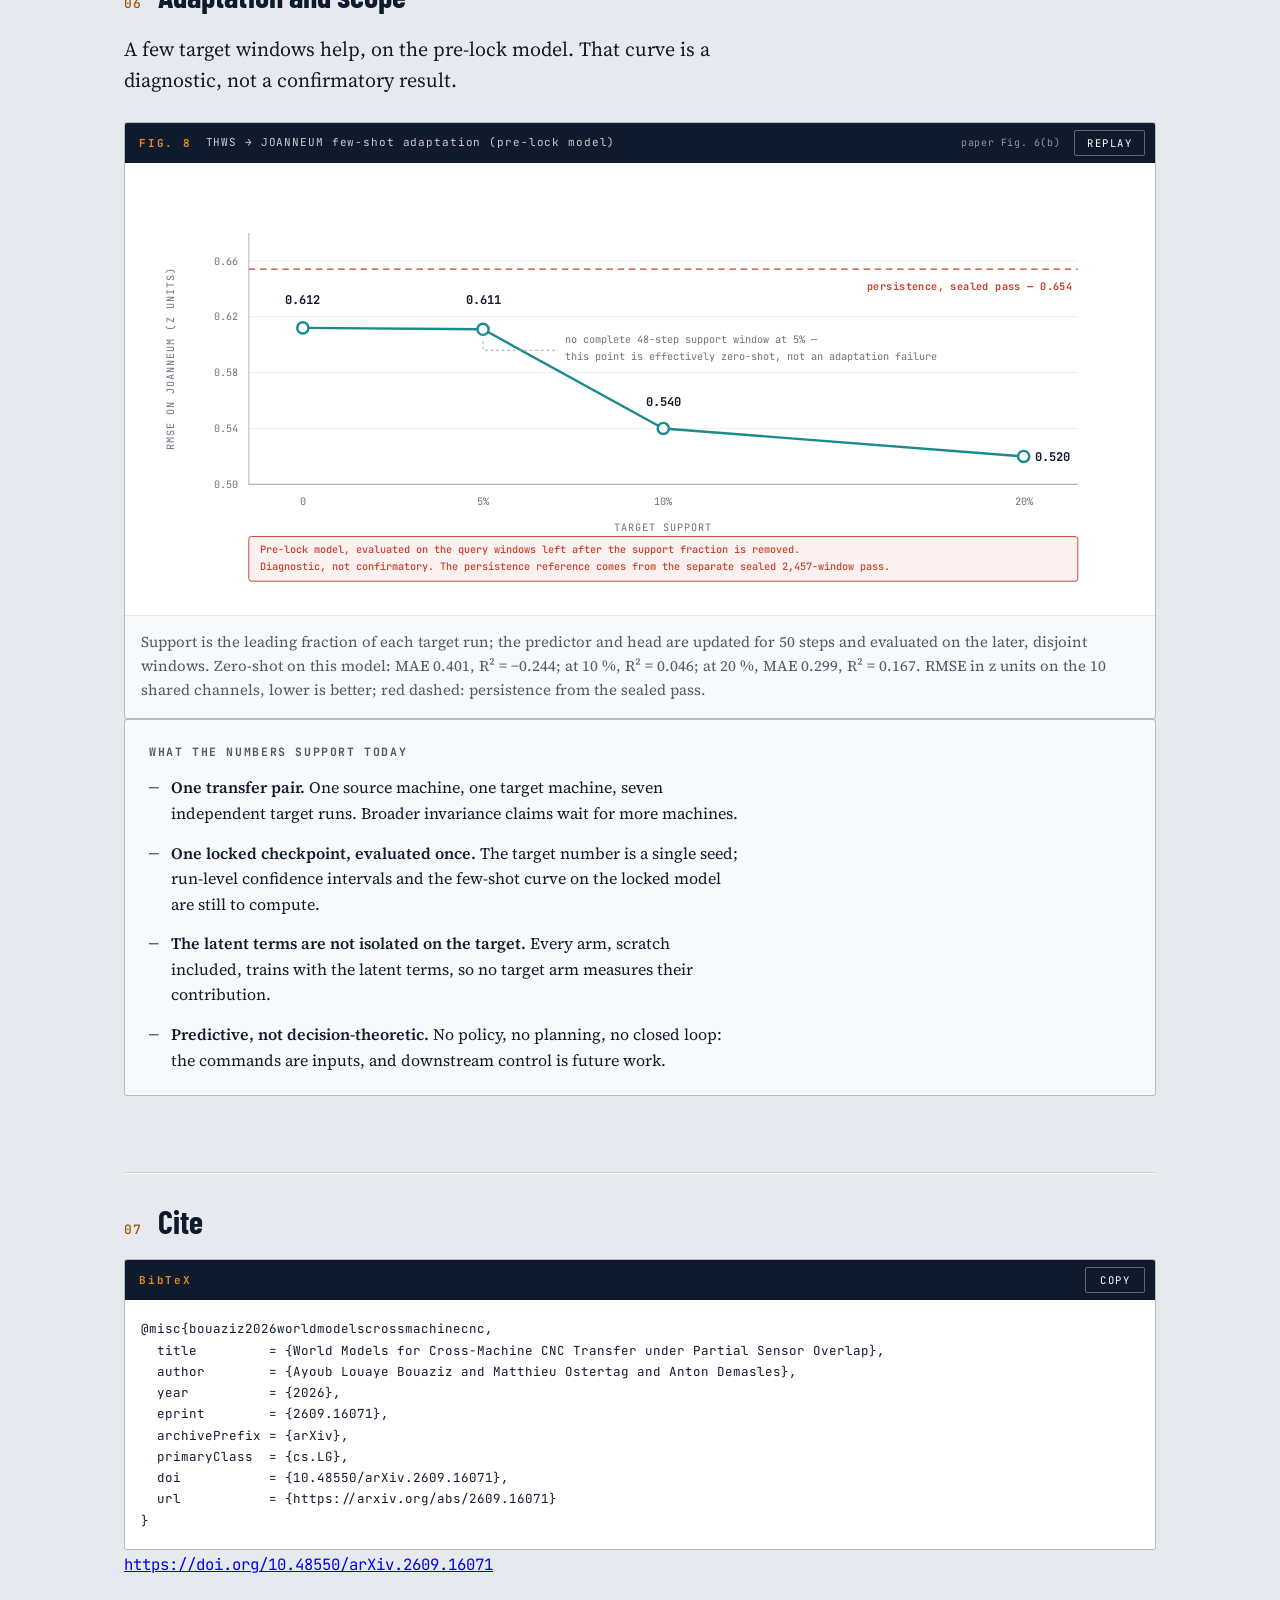
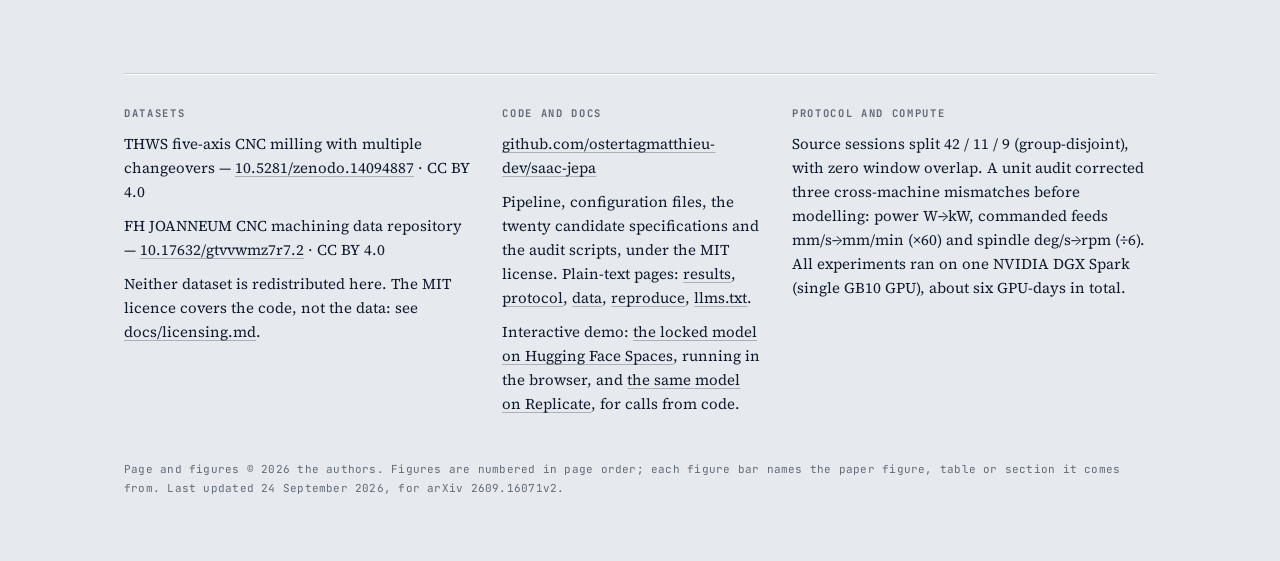
==== commit a4b45513: "Serve the locked model on Replicate replicate/ packages the sealed M03 ONNX export with Cog for oste" ====
--- a/docs/index.html
+++ b/docs/index.html
@@ -1033,7 +1033,7 @@
         <h2 class="foot__h">Code and docs</h2>
         <p class="foot__p"><a class="link" href="https://github.com/ostertagmatthieu-dev/saac-jepa">github.com/ostertagmatthieu-dev/saac-jepa</a></p>
         <p class="foot__p">Pipeline, configuration files, the twenty candidate specifications and the audit scripts, under the MIT license. Plain-text pages: <a class="link" href="results.md">results</a>, <a class="link" href="protocol.md">protocol</a>, <a class="link" href="data.md">data</a>, <a class="link" href="reproduce.md">reproduce</a>, <a class="link" href="llms.txt">llms.txt</a>.</p>
-        <p class="foot__p">Interactive demo: <a class="link" href="https://huggingface.co/spaces/mostertag/saac-jepa-world-model">the locked model on Hugging Face Spaces</a>, running in the browser.</p>
+        <p class="foot__p">Interactive demo: <a class="link" href="https://huggingface.co/spaces/mostertag/saac-jepa-world-model">the locked model on Hugging Face Spaces</a>, running in the browser, and <a class="link" href="https://replicate.com/ostertagmatthieu-dev/saac-jepa-world-model">the same model on Replicate</a>, for calls from code.</p>
       </div>
       <div class="foot__col">
         <h2 class="foot__h">Protocol and compute</h2>
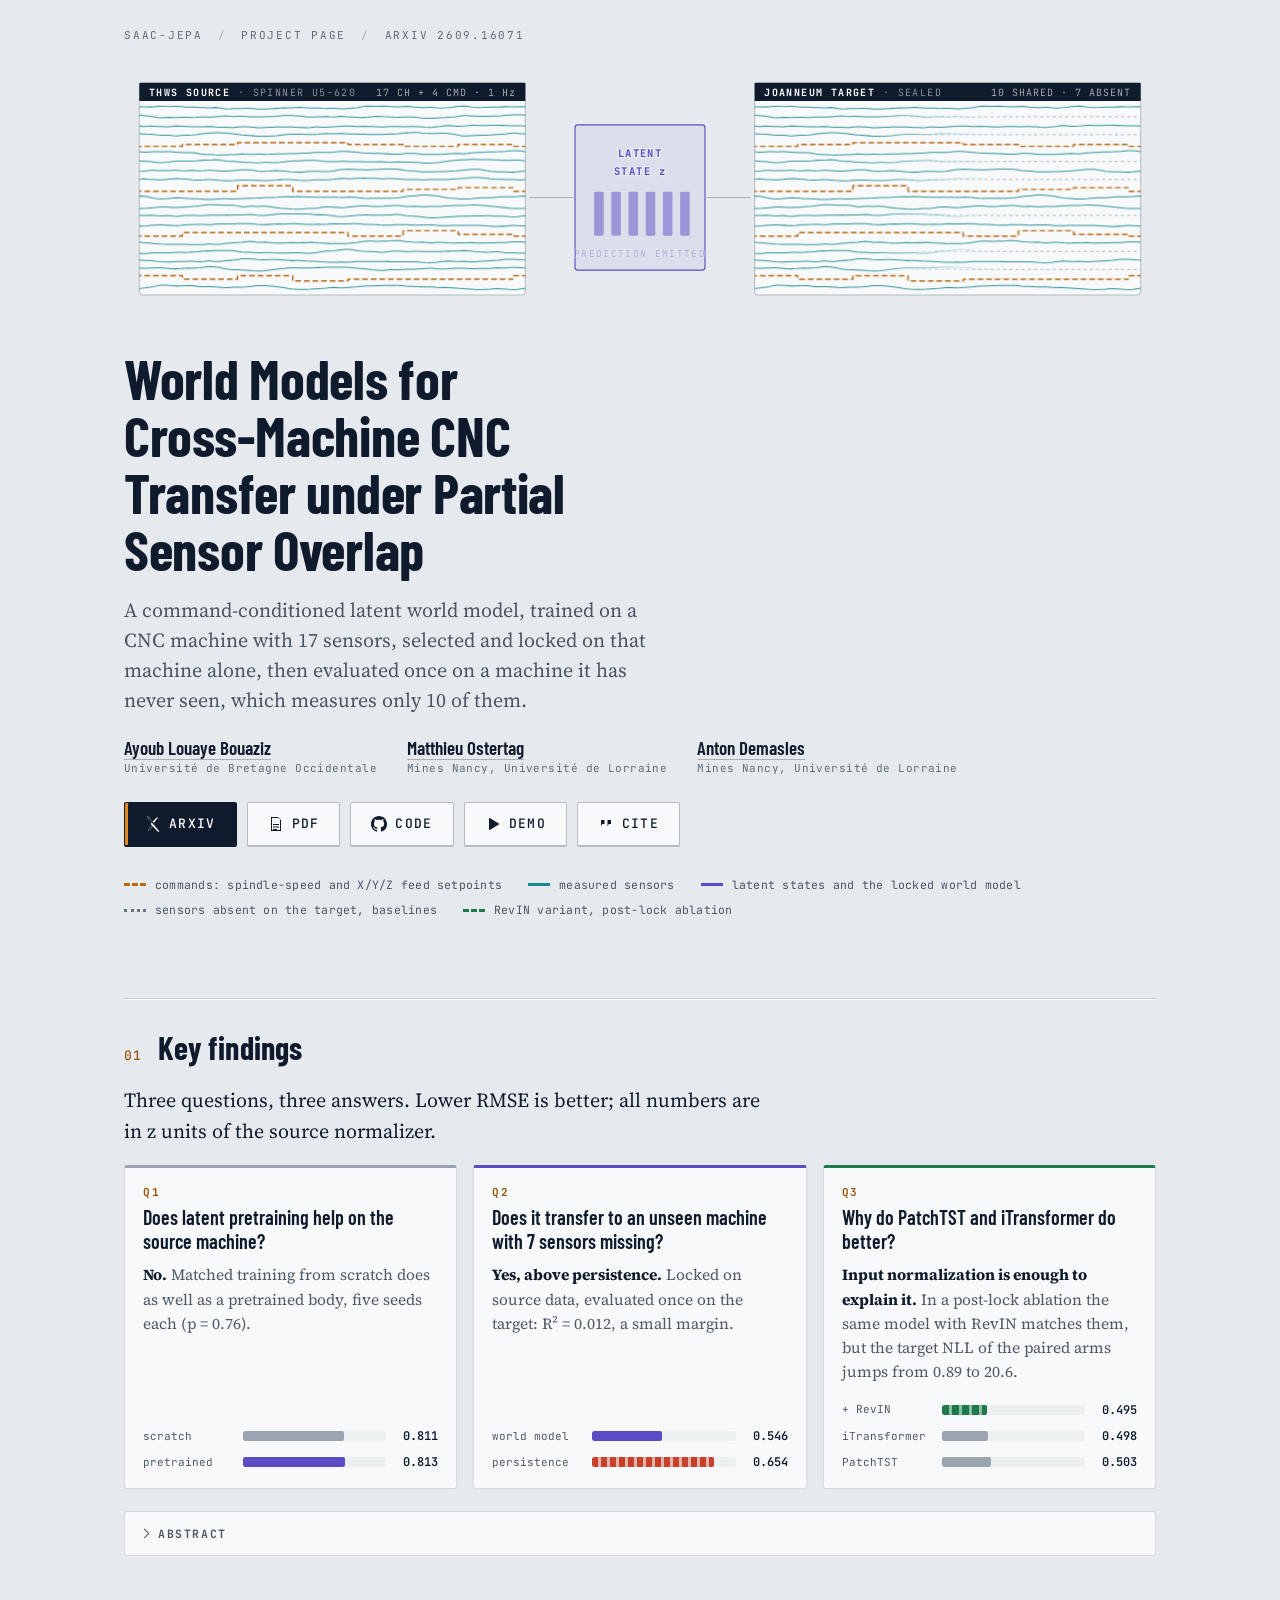
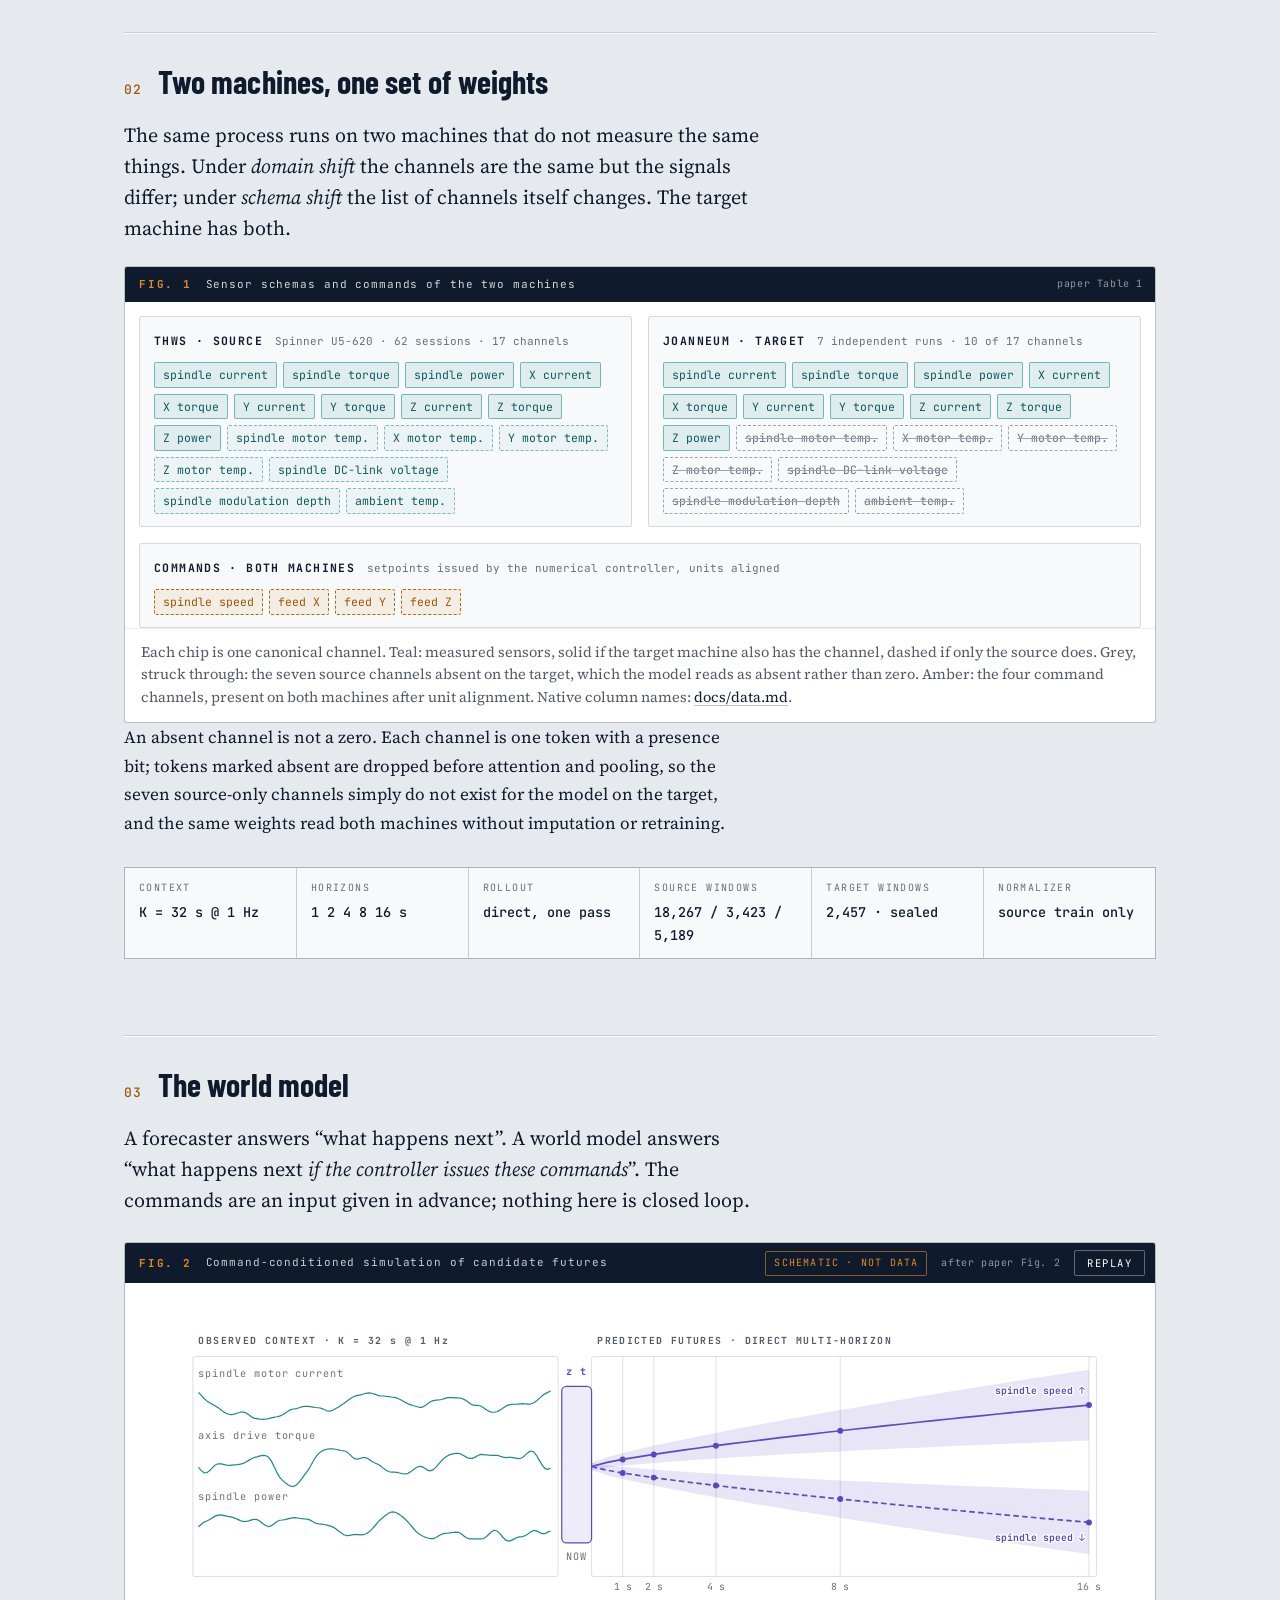
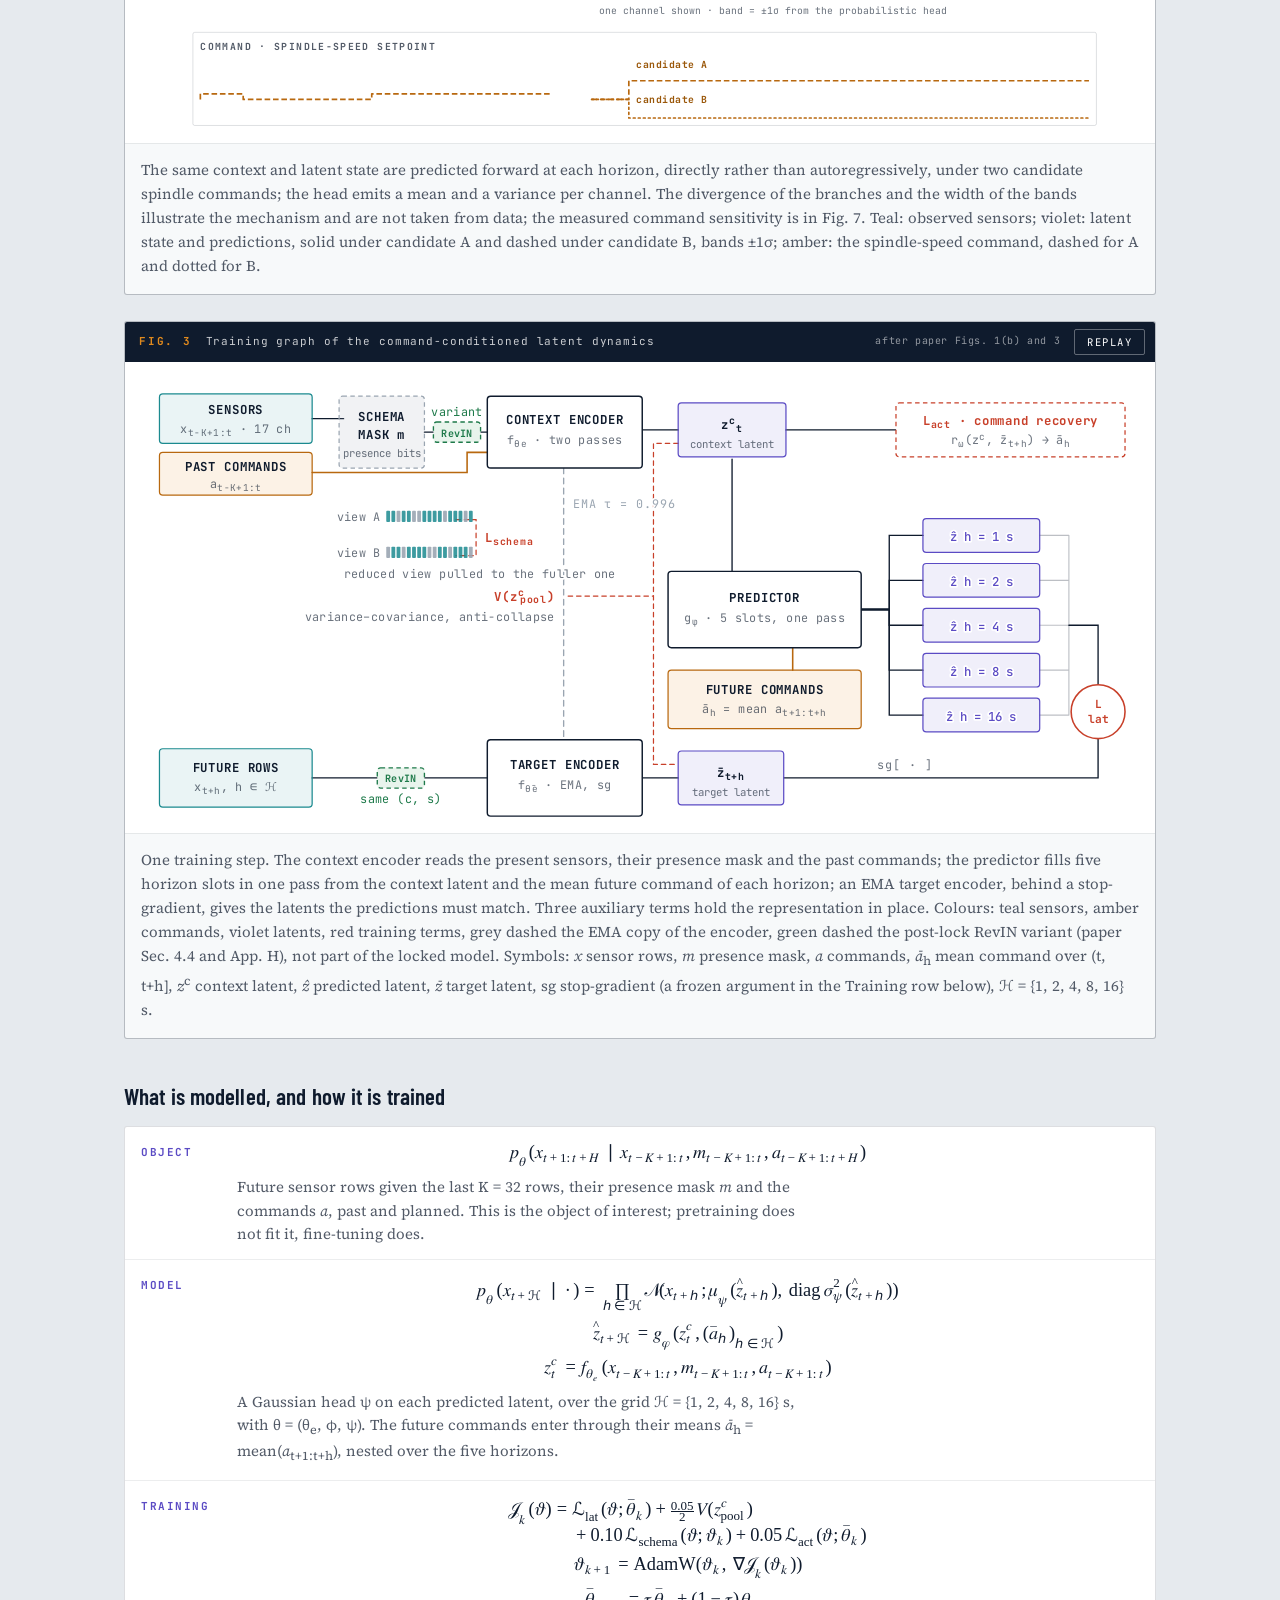
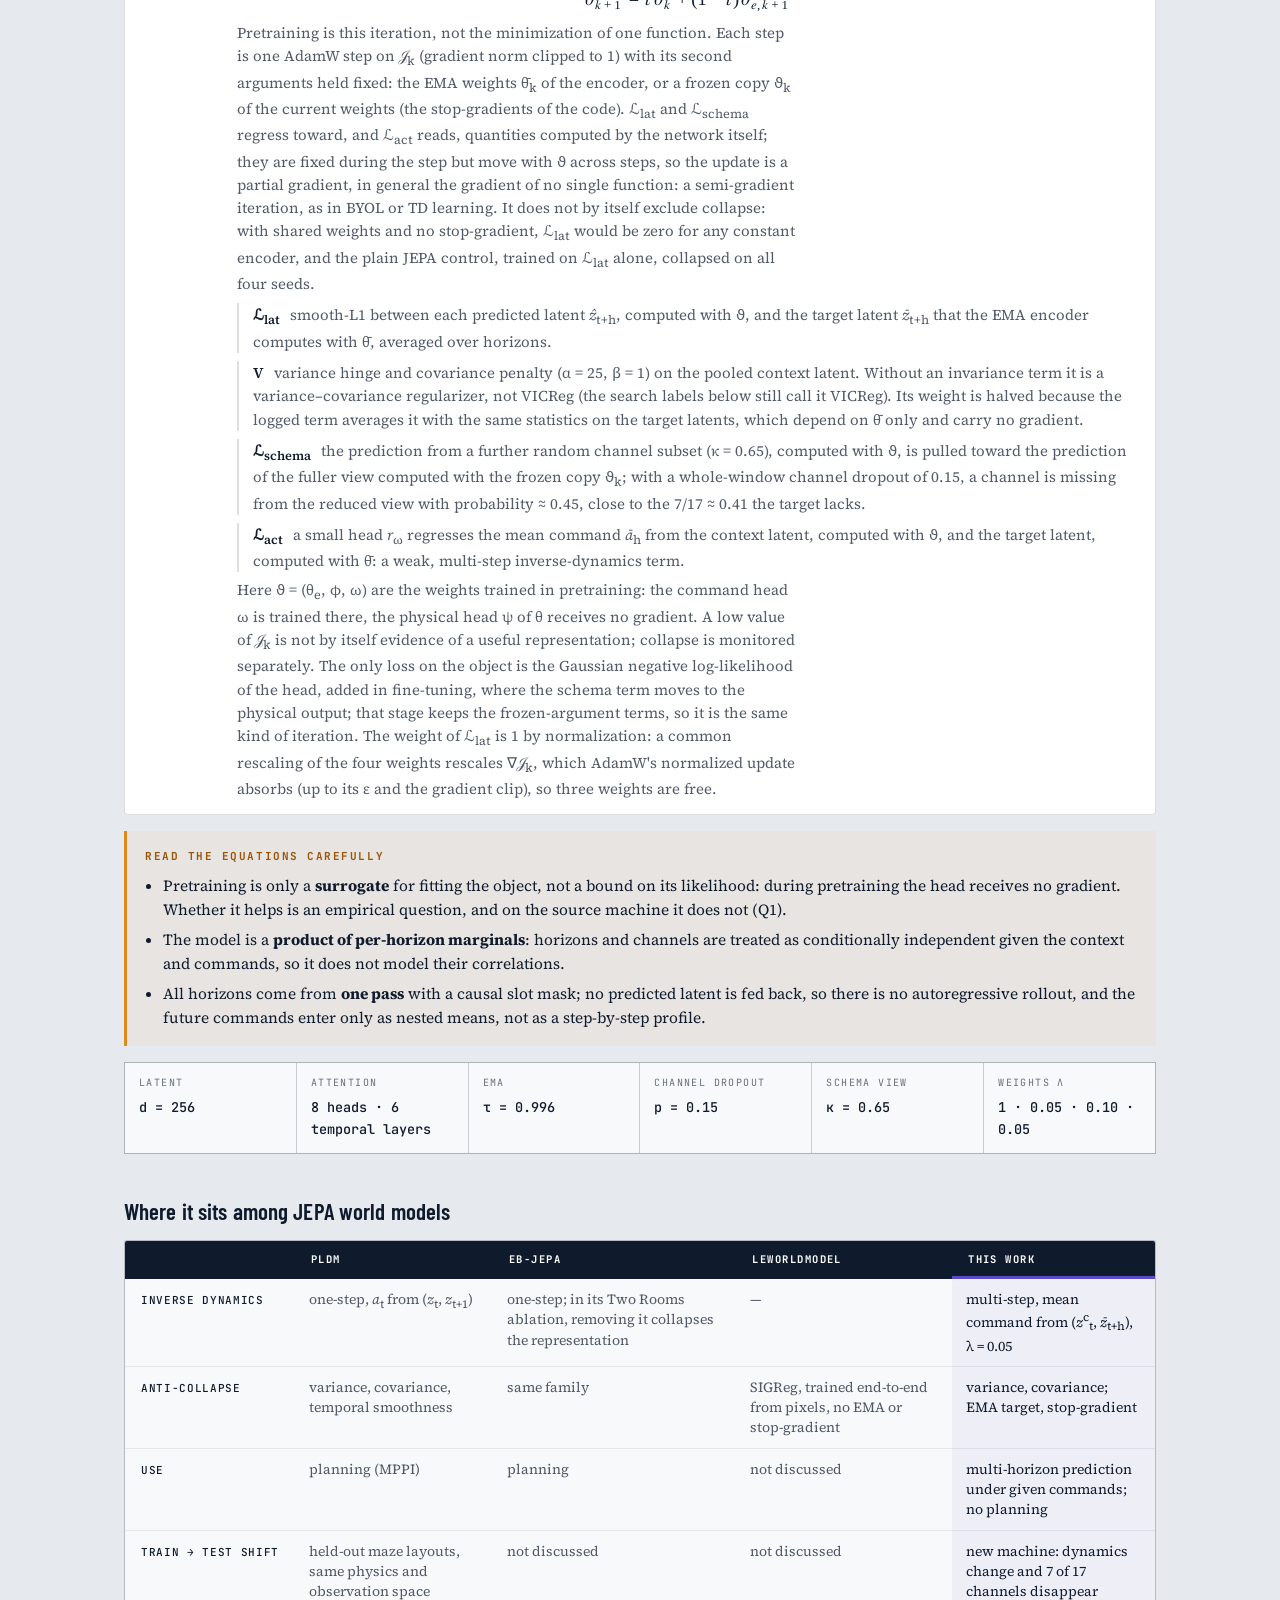
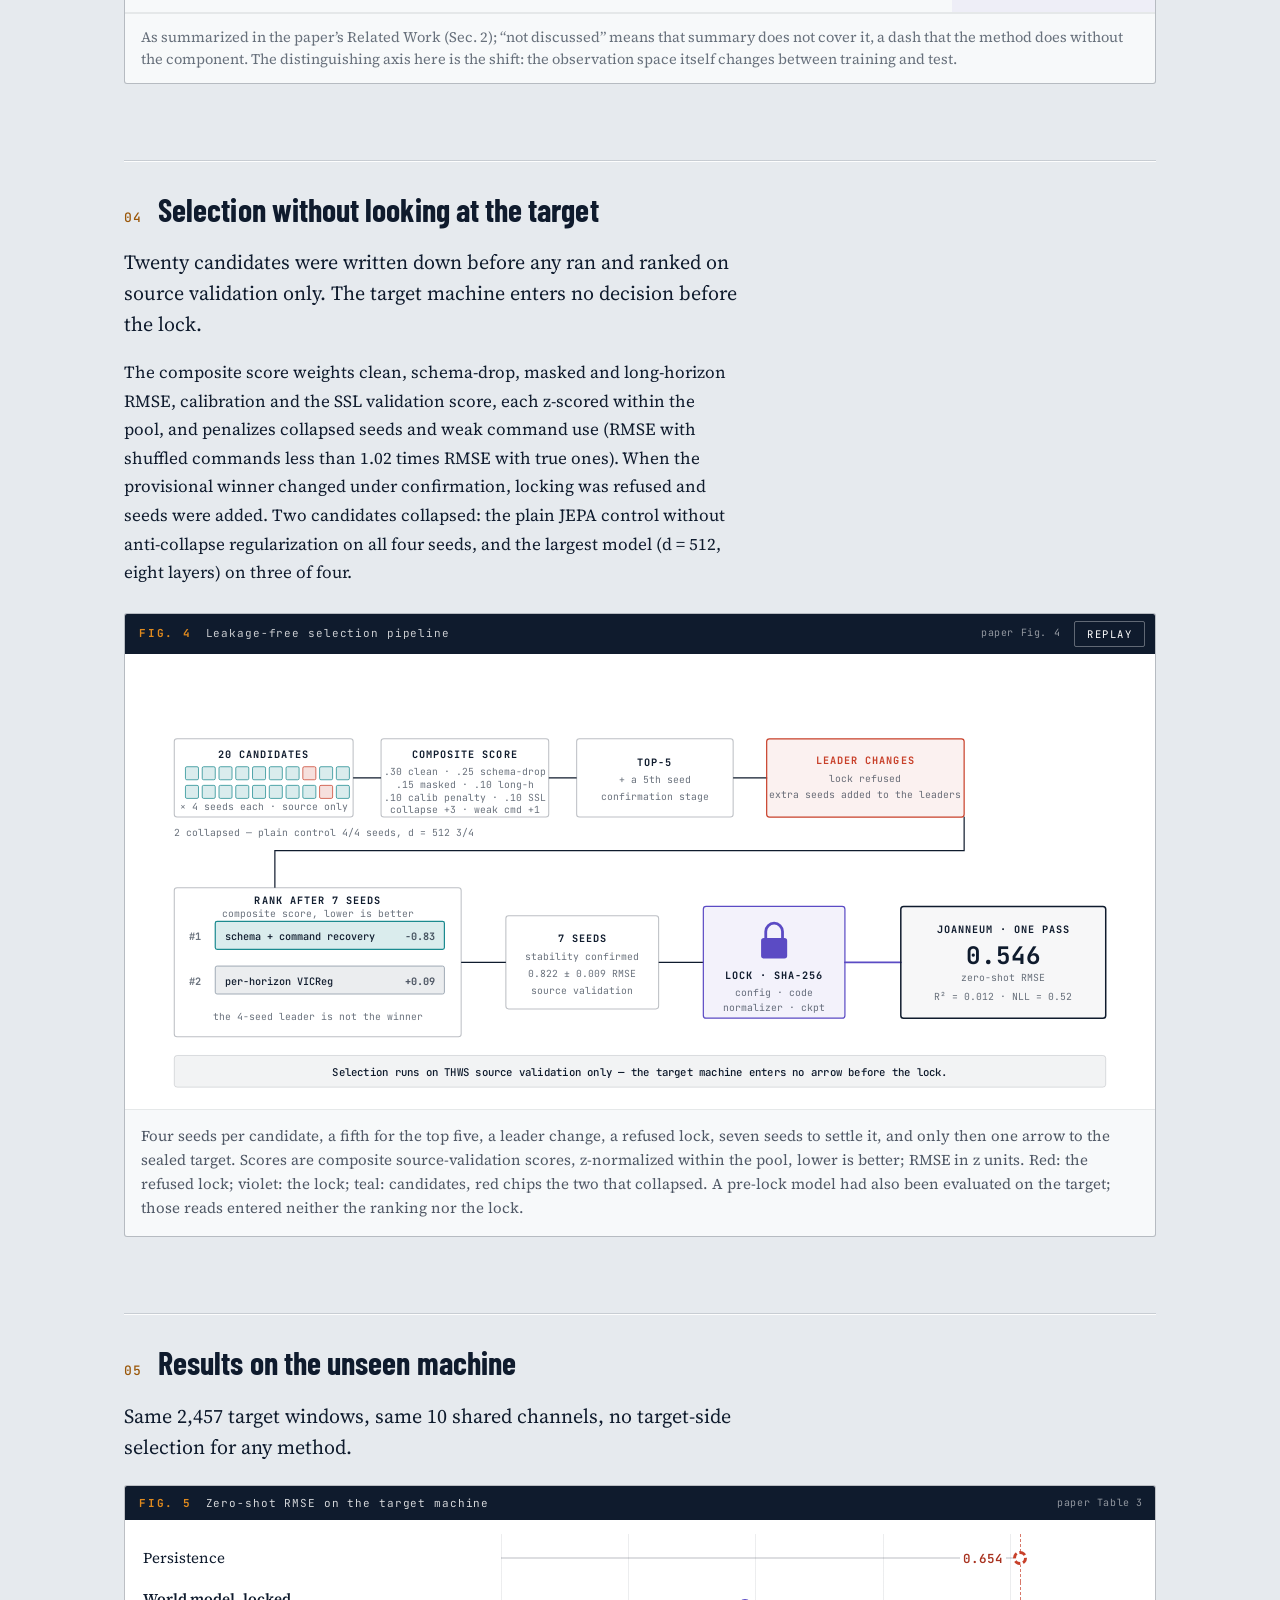
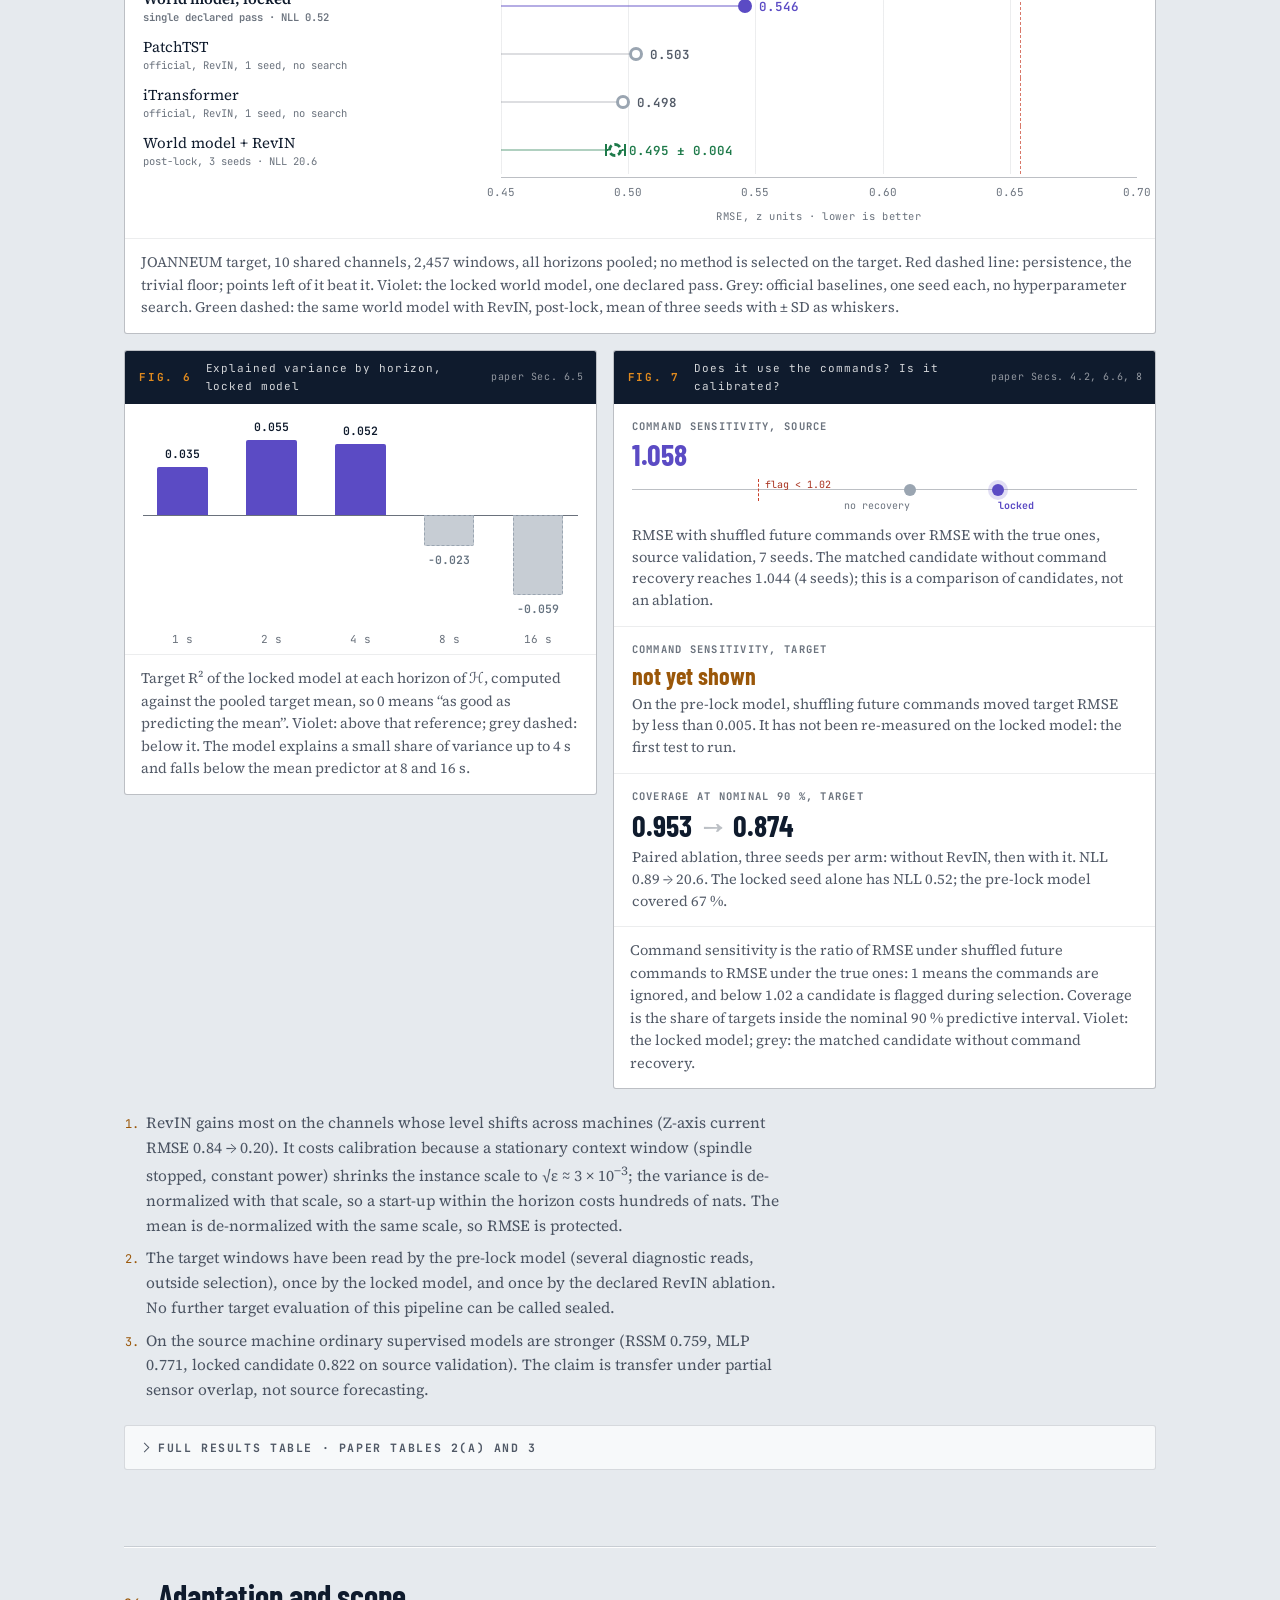
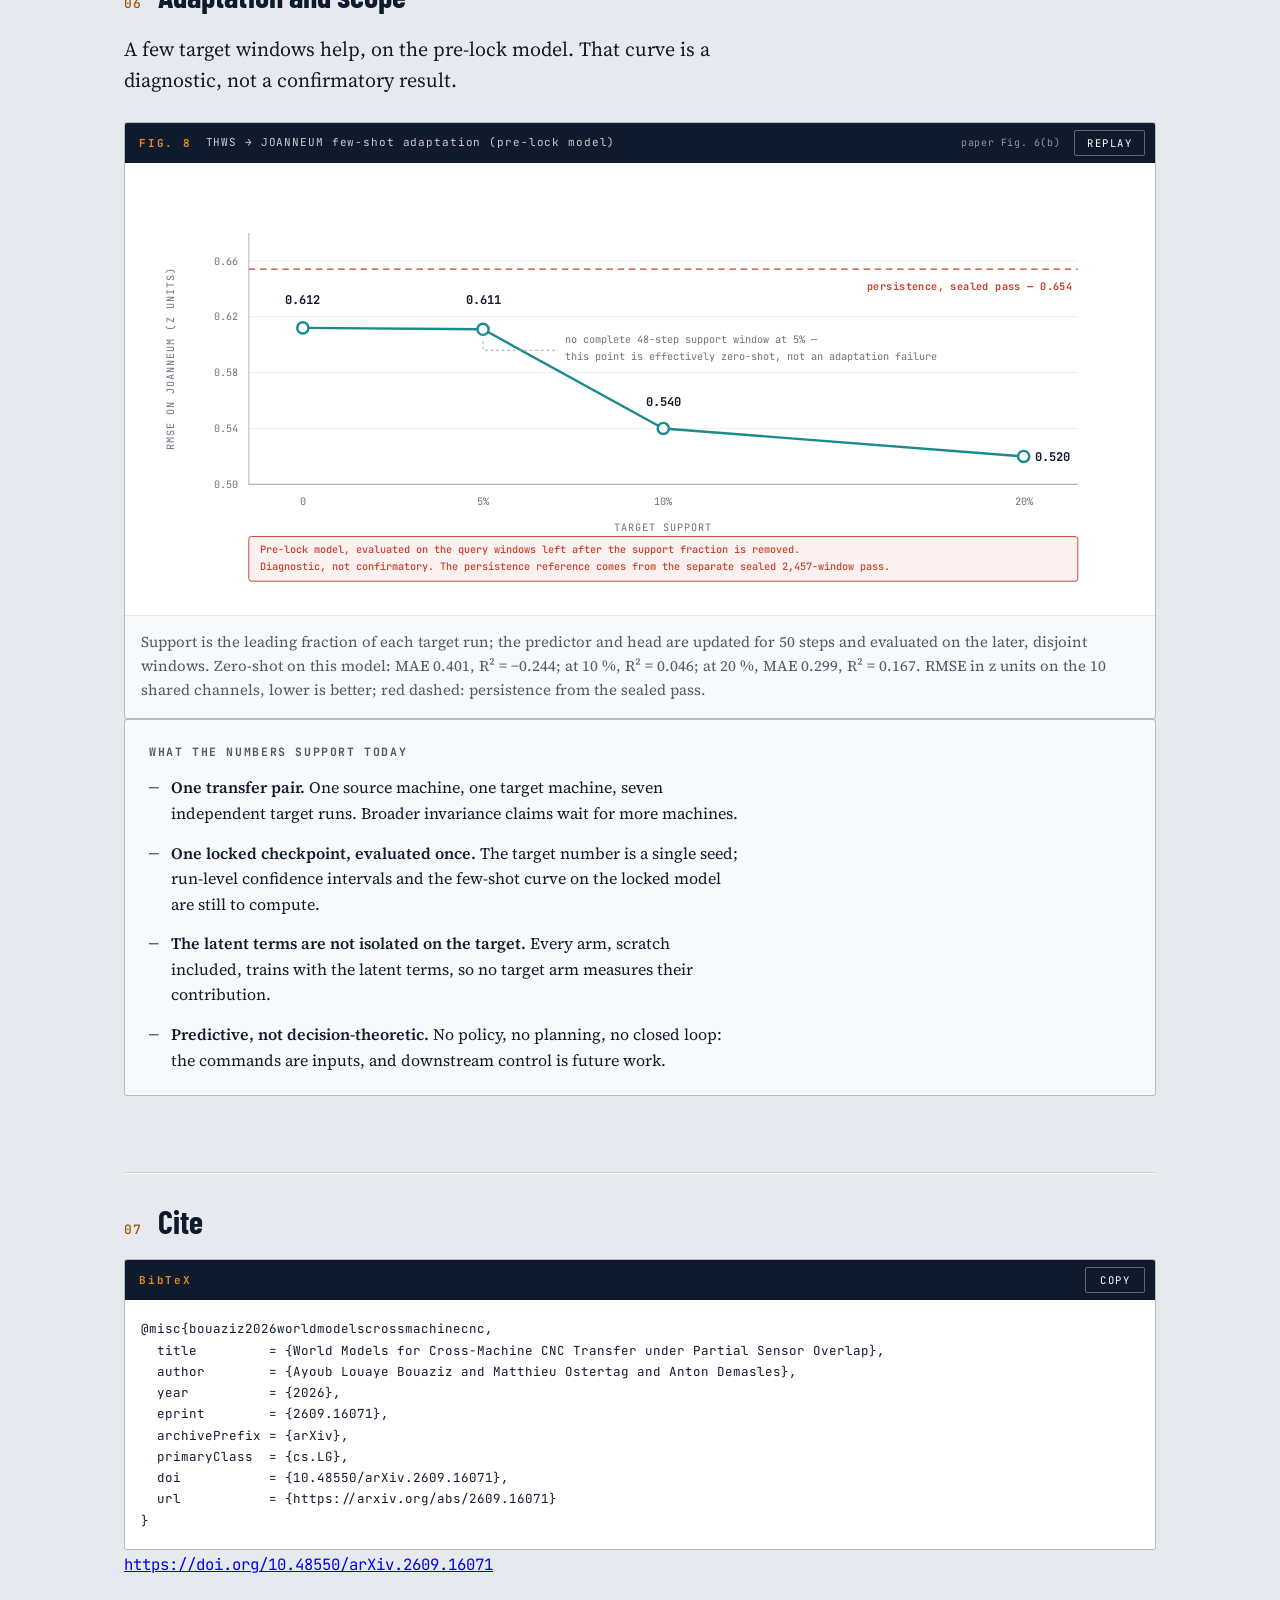
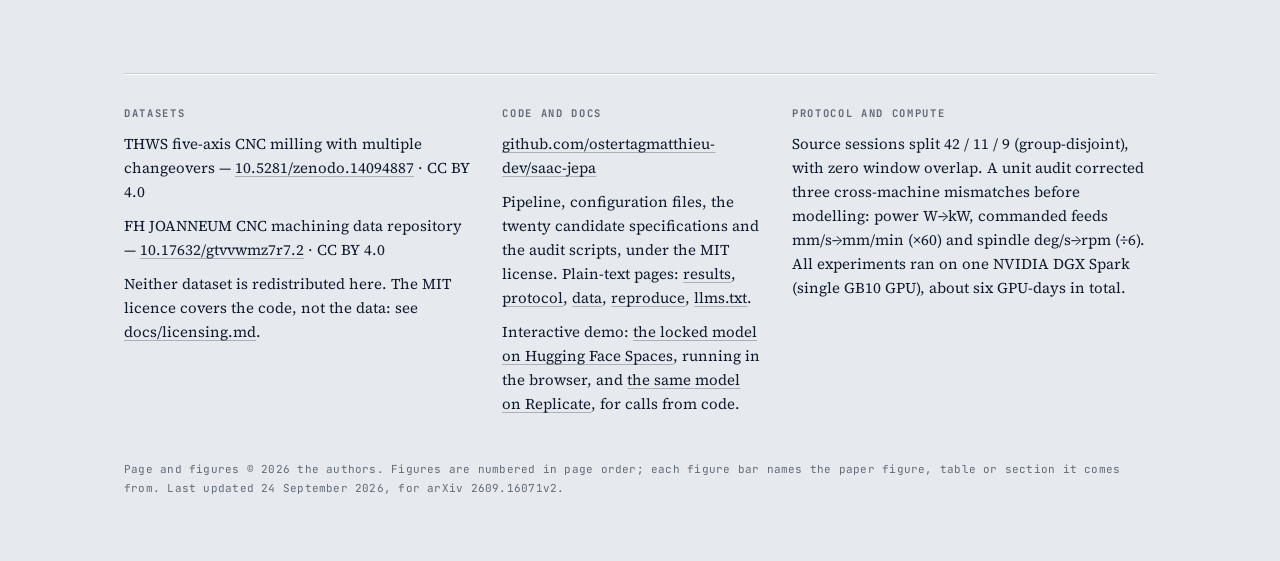
==== commit 3986f076: "Link the ResearchGate profile from the project page Matthieu Ostertag's Person node in the JSON-LD g" ====
--- a/docs/index.html
+++ b/docs/index.html
@@ -169,7 +169,7 @@
       "@id": "https://orcid.org/0009-0002-3829-0536",
       "name": "Matthieu Ostertag",
       "email": "matthieu.ostertag7@etu.univ-lorraine.fr",
-      "sameAs": "https://orcid.org/0009-0002-3829-0536",
+      "sameAs": ["https://orcid.org/0009-0002-3829-0536", "https://www.researchgate.net/profile/Matthieu-Ostertag-2"],
       "affiliation": { "@type": "Organization", "name": "Mines Nancy, Université de Lorraine" }
     },
     {
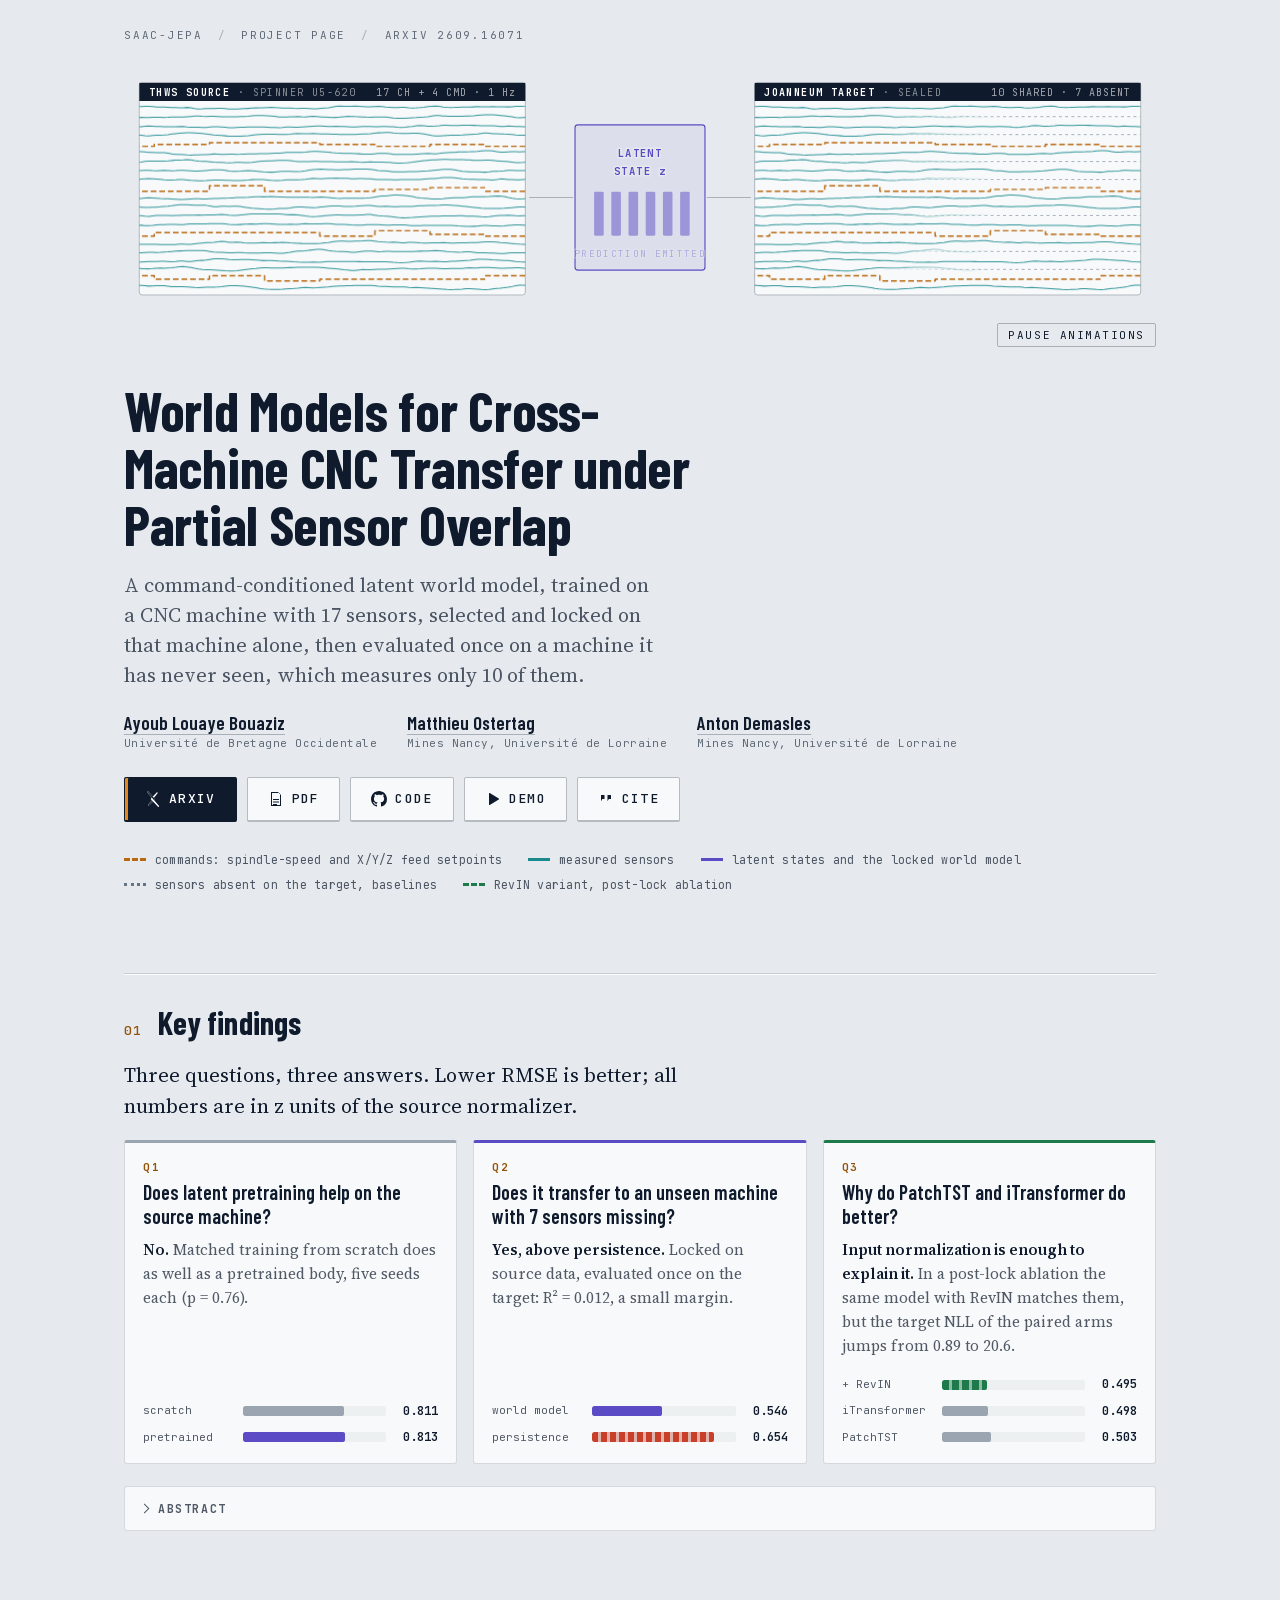
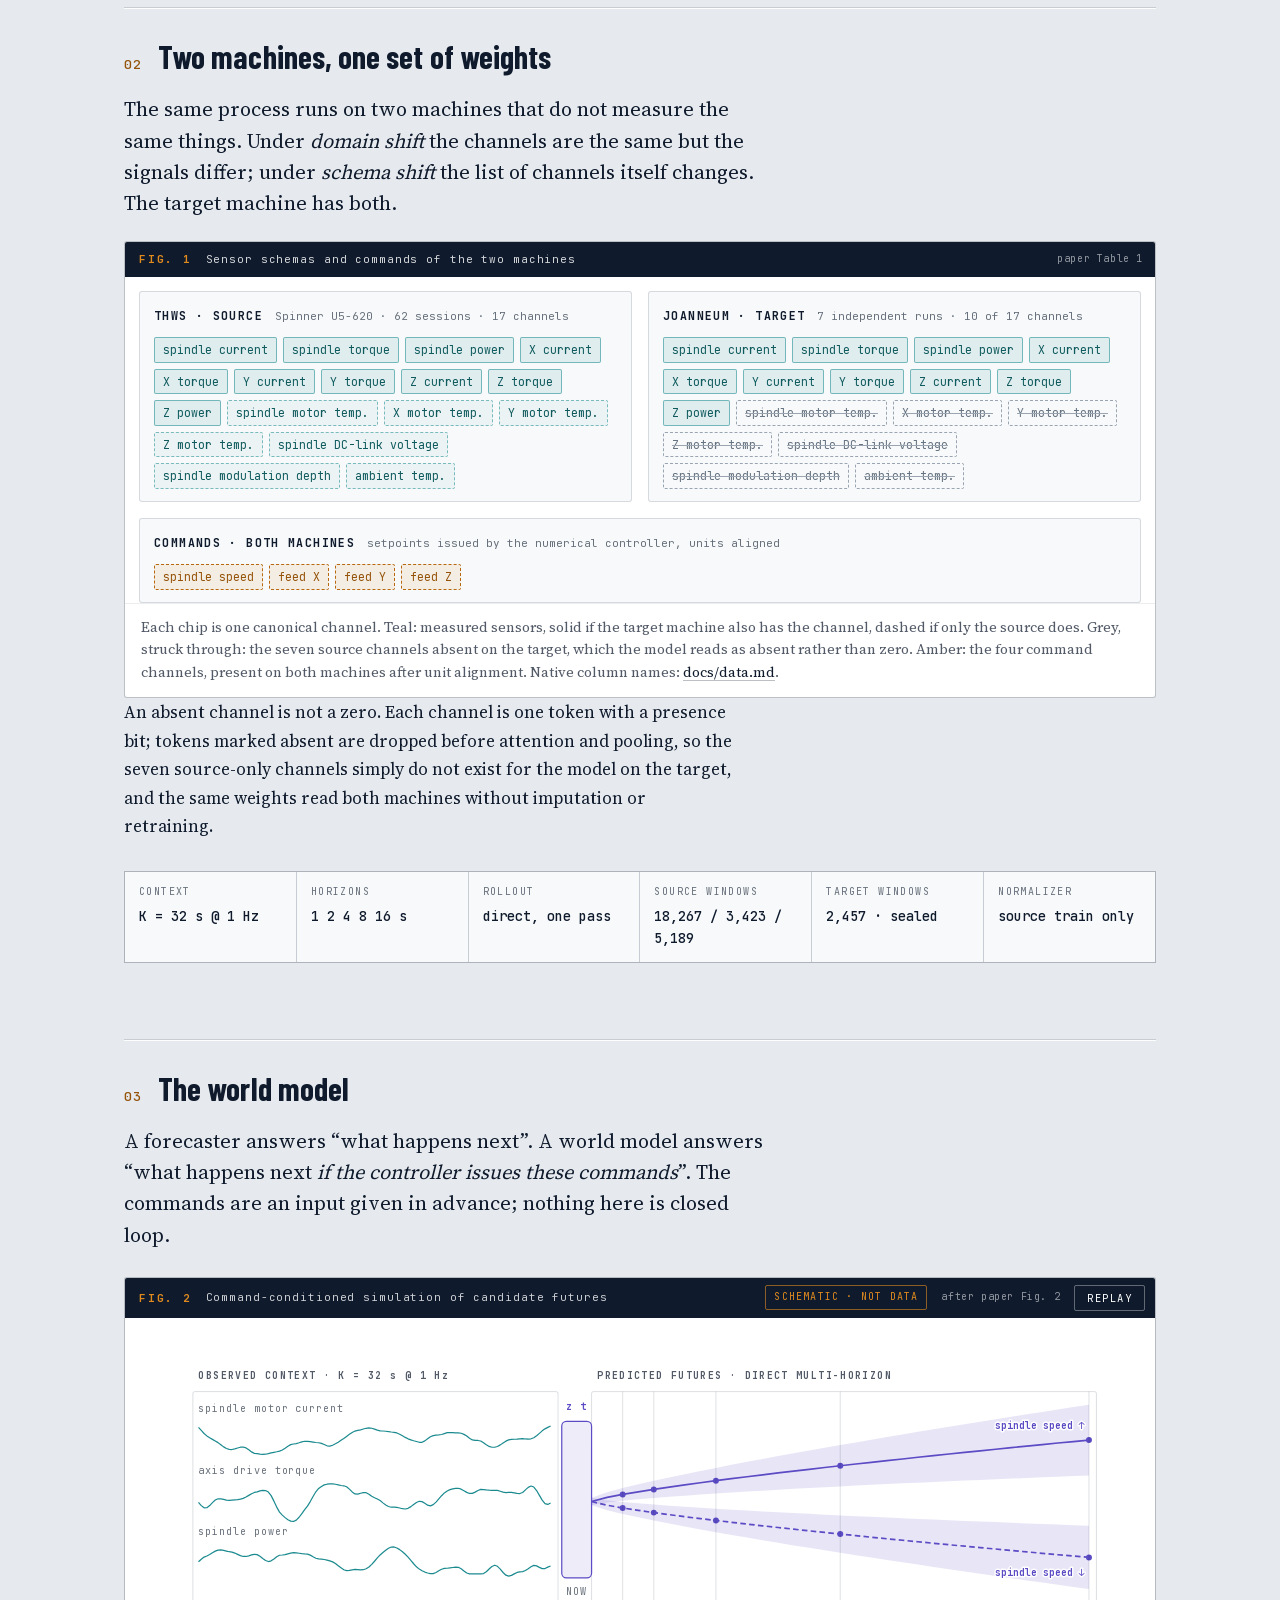
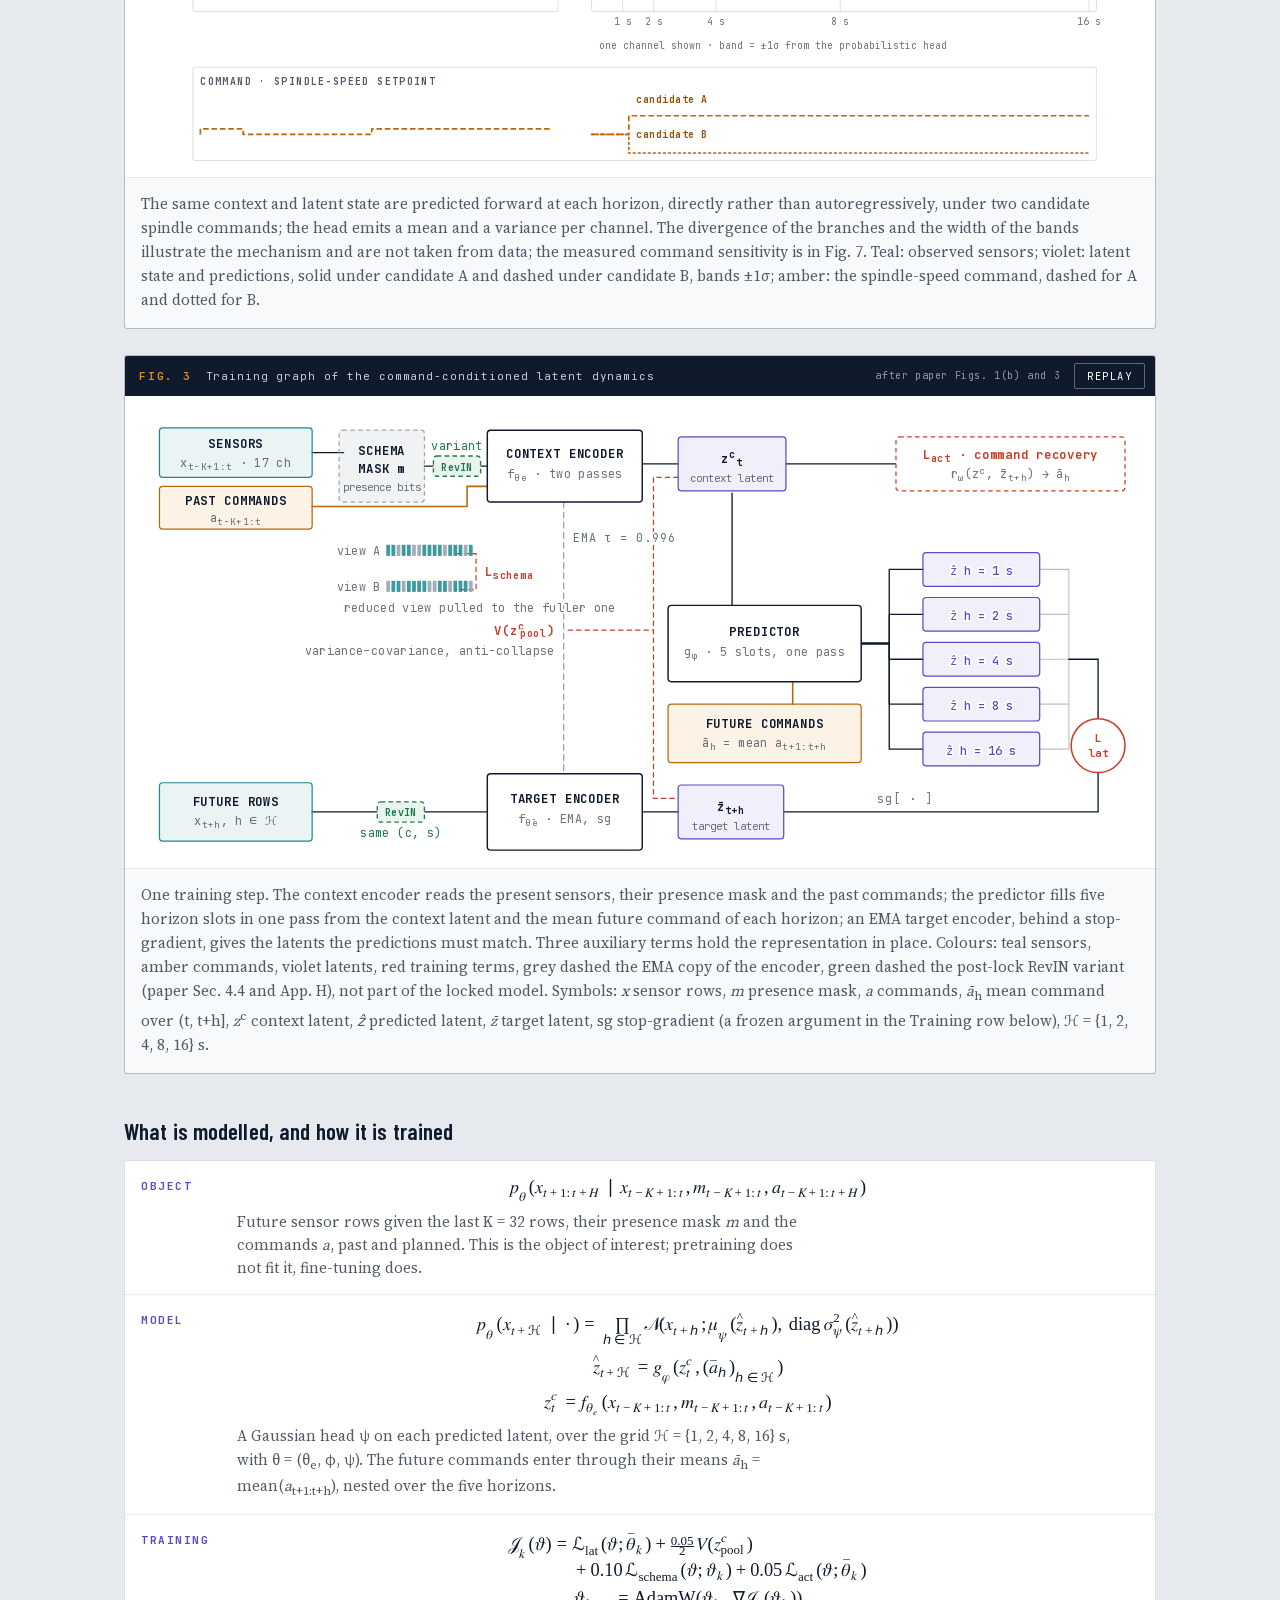
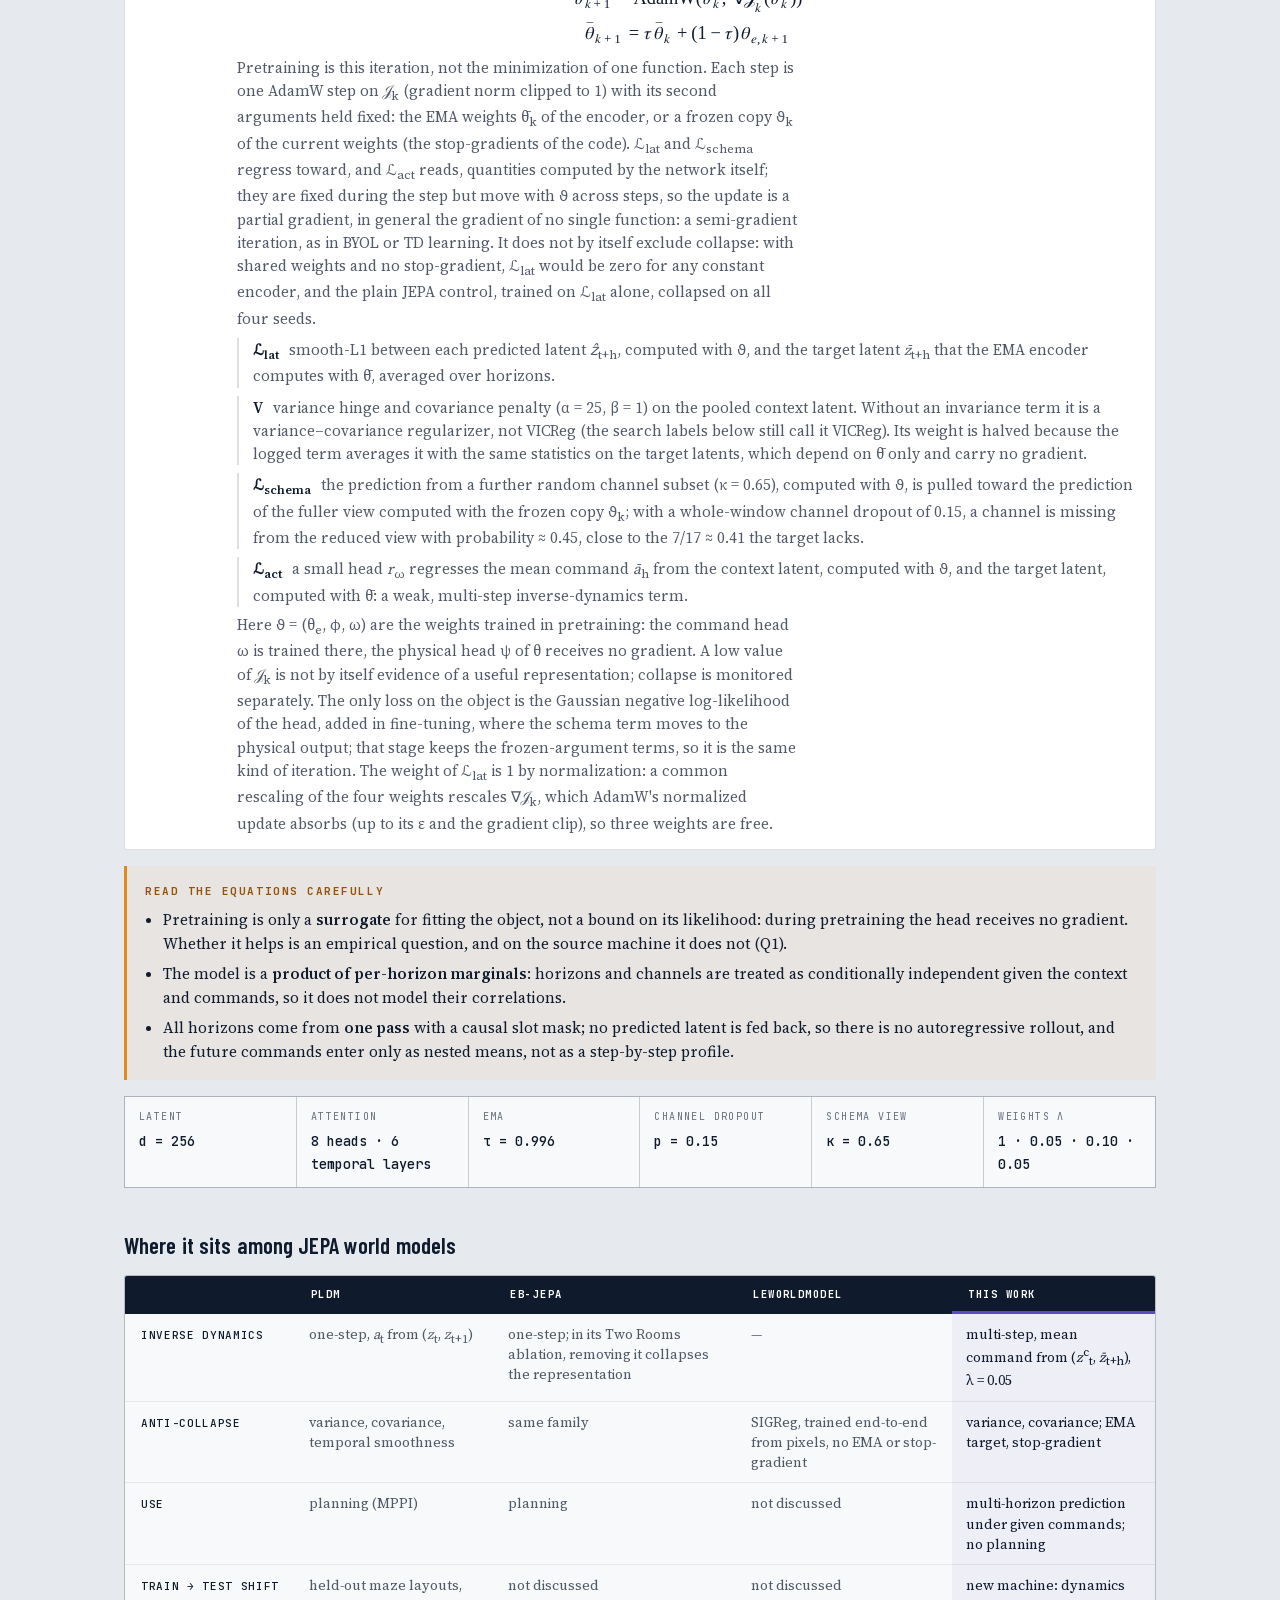
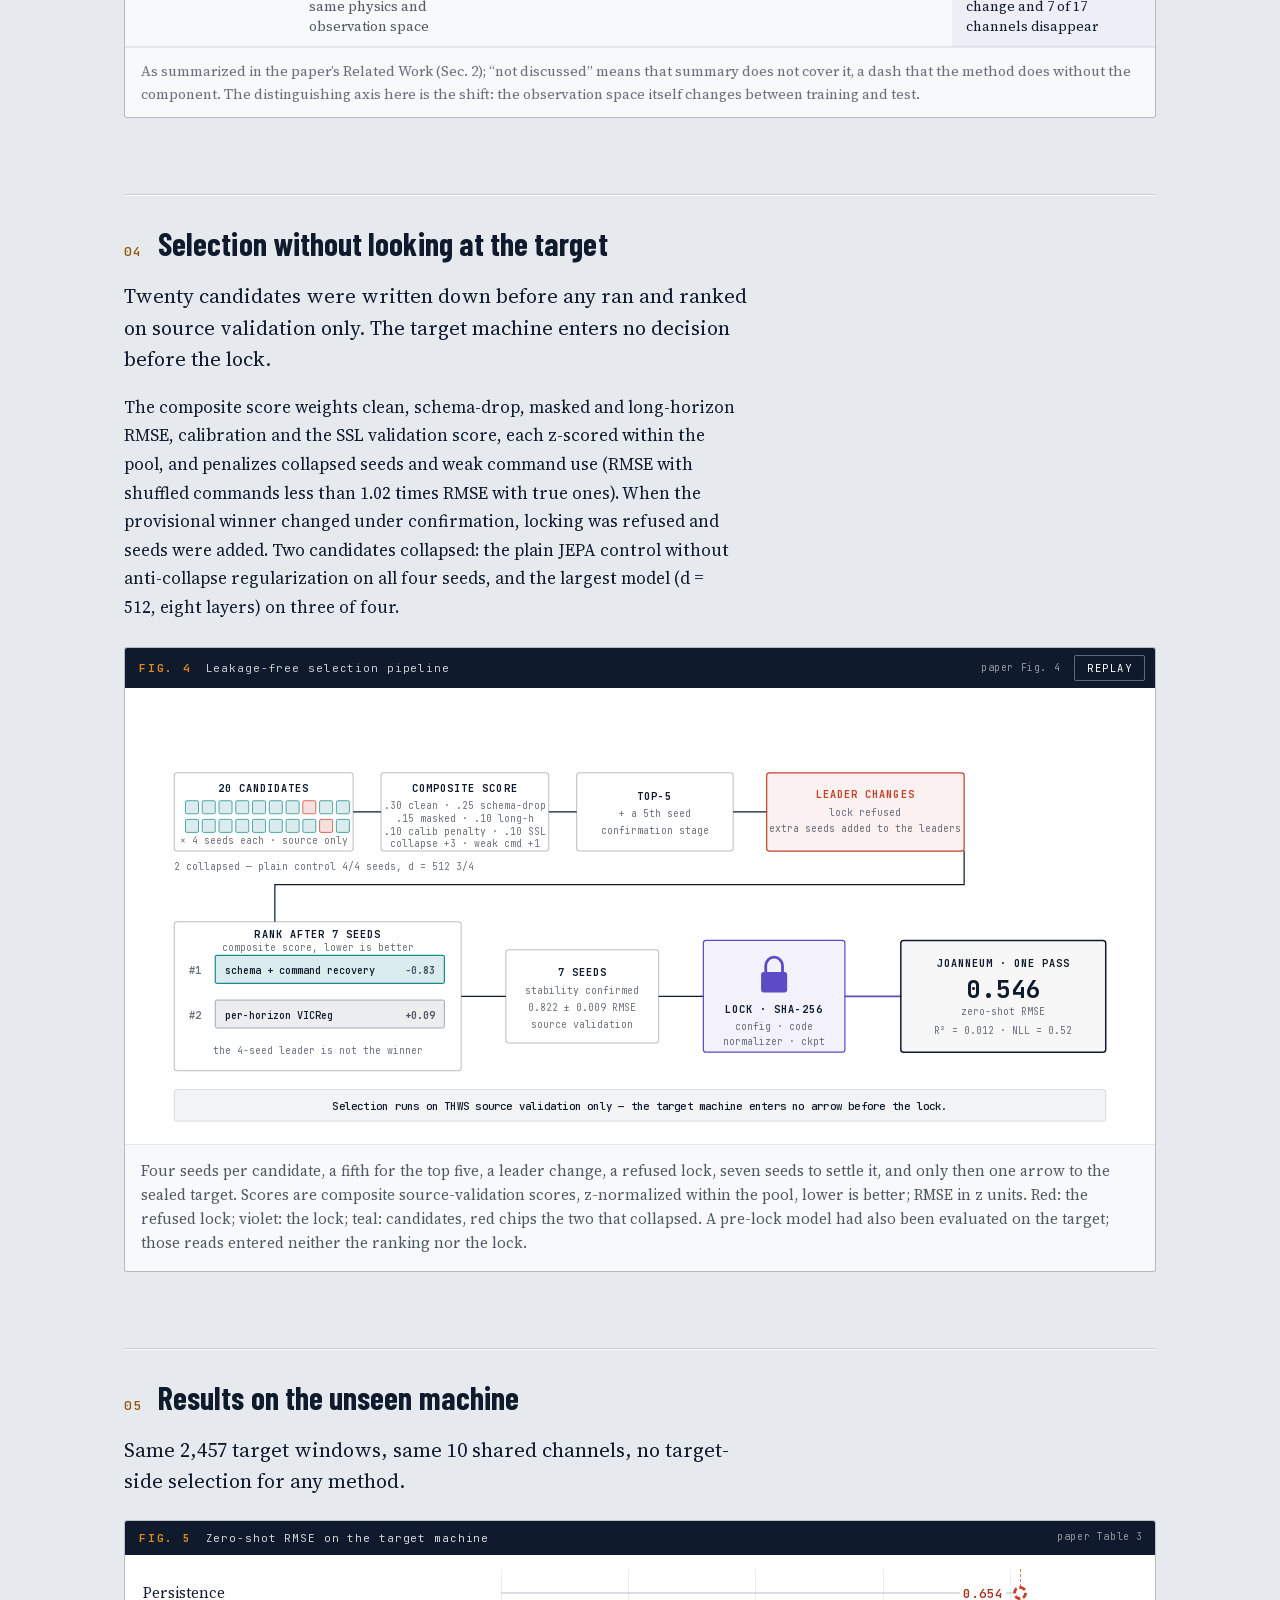
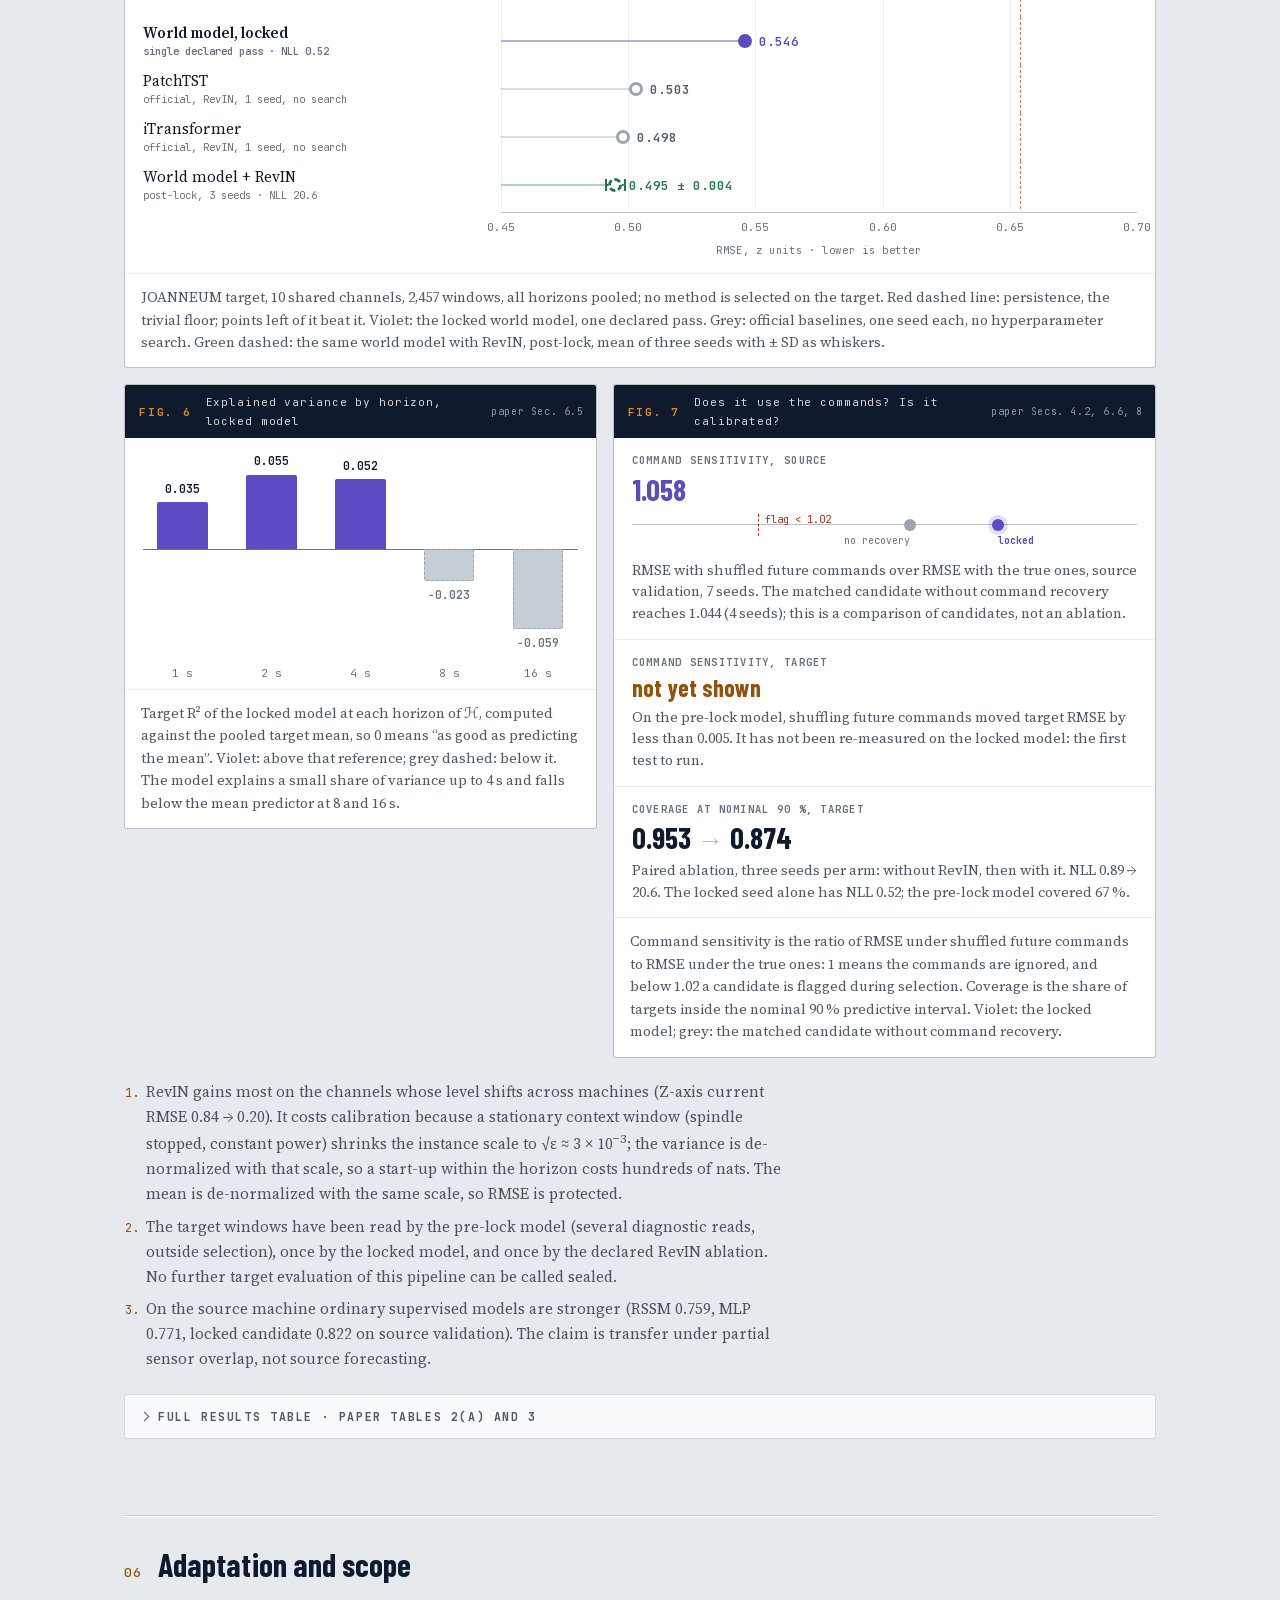
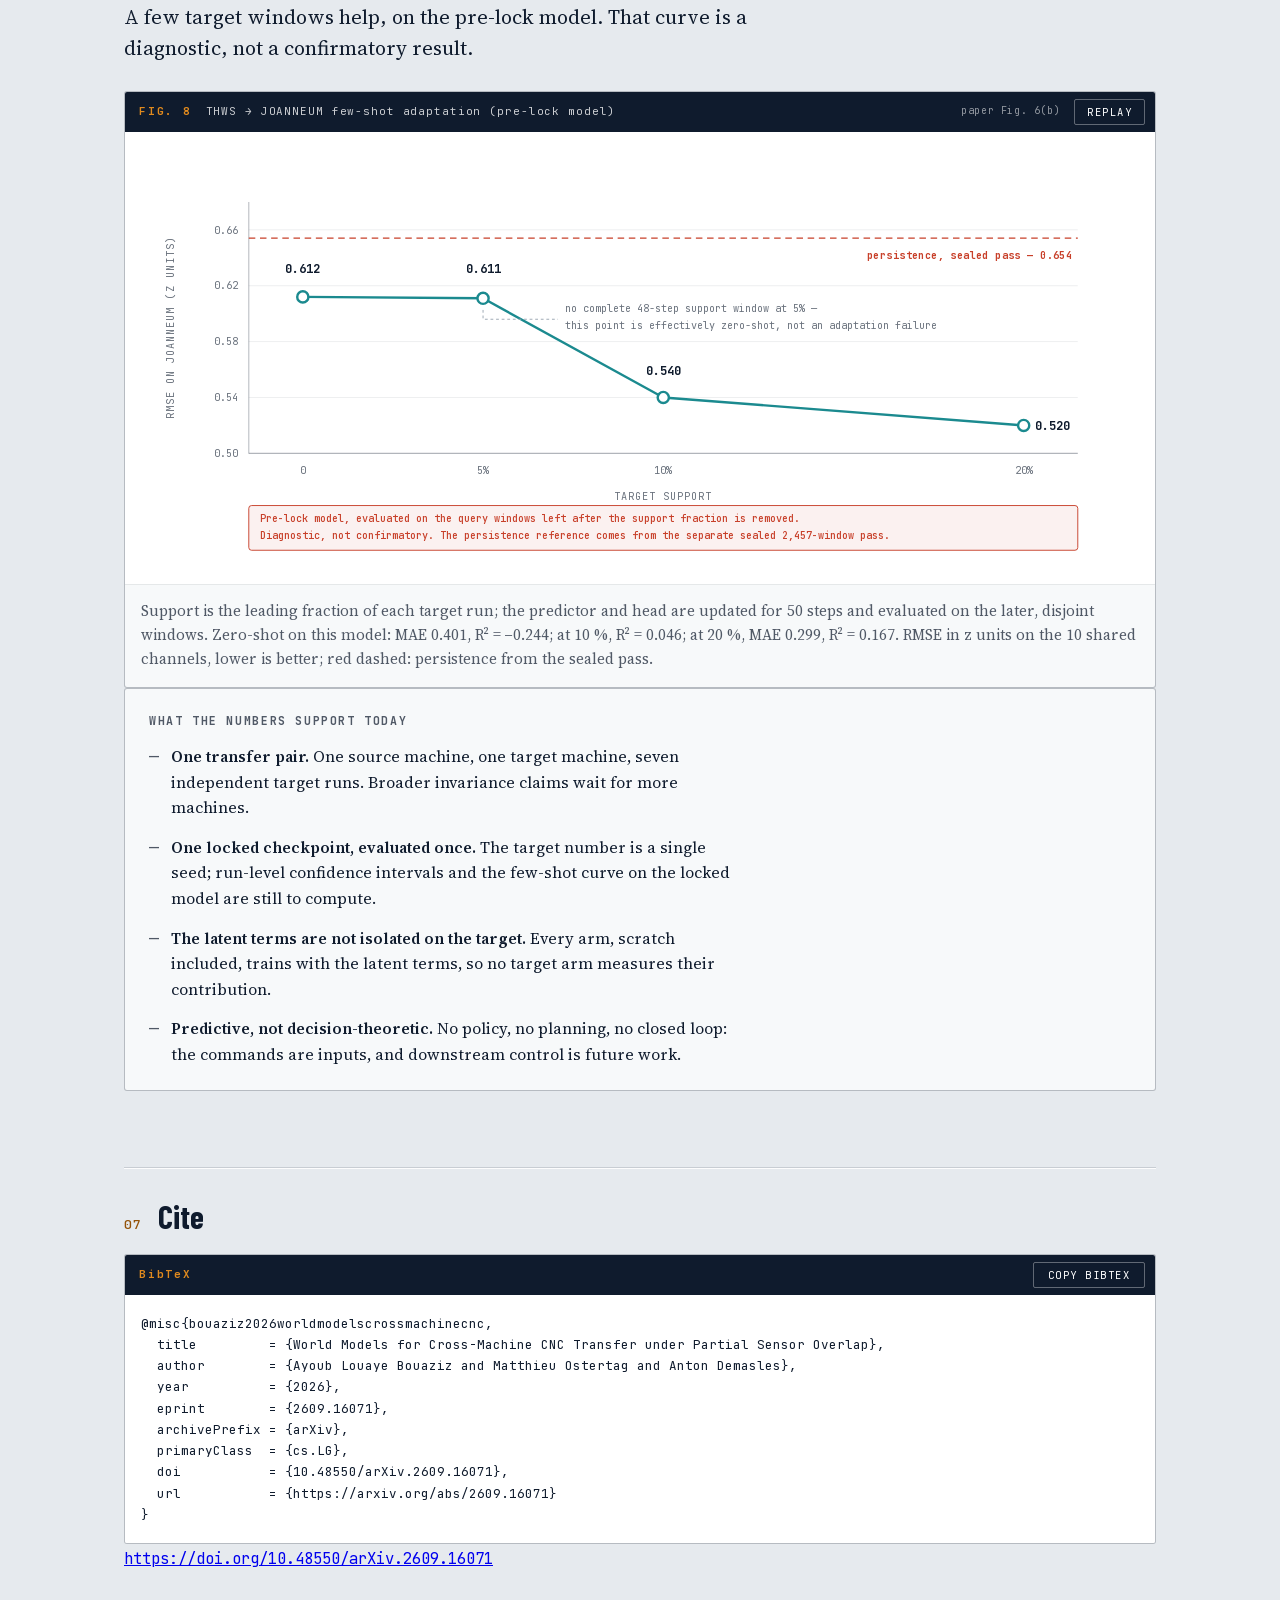
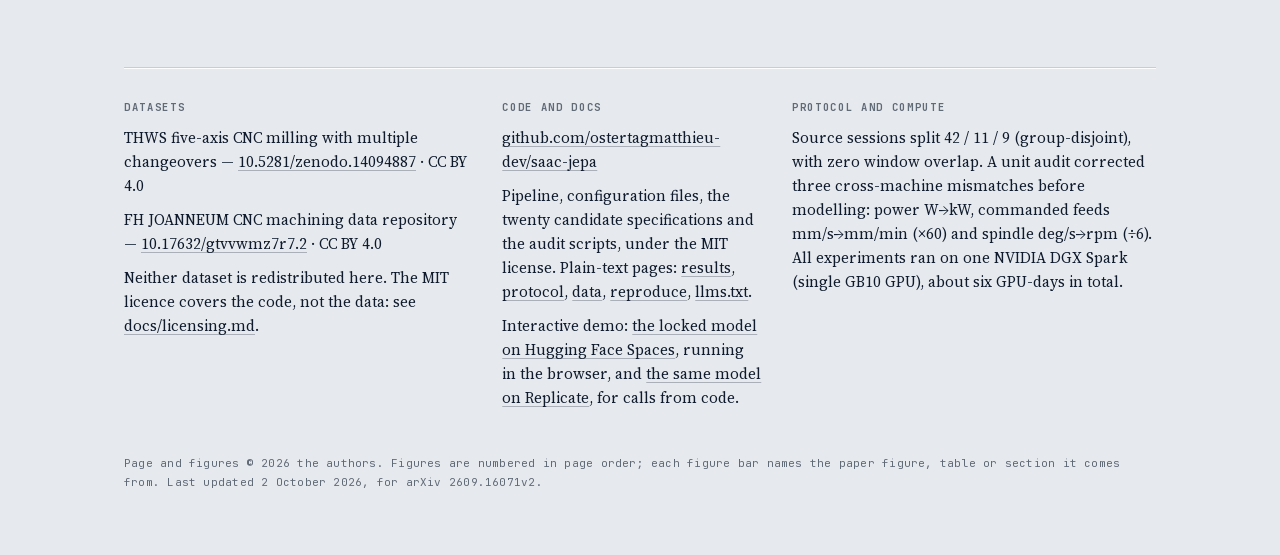
==== commit a0df2de4: "Serve the project page without render-blocking requests PageSpeed scored the page 73 on mobile (FCP " ====
--- a/docs/index.html
+++ b/docs/index.html
@@ -2,8 +2,10 @@
 <html lang="en">
 <head>
 <meta charset="utf-8">
+<!-- build:csp -->
+<meta http-equiv="Content-Security-Policy" content="default-src 'self'; script-src 'sha256-qQTMqooUY0Cr0YROZYmUraQh/NGZAx4cFDgjhhvLIWw=' 'strict-dynamic' https: 'unsafe-inline'; style-src 'self' 'unsafe-inline'; img-src 'self'; font-src 'self'; connect-src 'self'; object-src 'none'; base-uri 'none'; form-action 'none'; require-trusted-types-for 'script'; trusted-types saac">
+<!-- /build:csp -->
 <meta name="viewport" content="width=device-width,initial-scale=1">
-<script>document.documentElement.classList.add("js")</script>
 <title>World Models for Cross-Machine CNC Transfer · SAAC-JEPA</title>
 <meta name="description" content="Command-conditioned JEPA world model for CNC milling: trained on 17 sensors, tested zero-shot on an unseen machine sharing only 10. arXiv:2609.16071.">
 <meta name="keywords" content="world model, JEPA, joint-embedding predictive architecture, latent dynamics, command-conditioned prediction, CNC machining, cross-machine transfer, domain shift, schema shift, partial sensor overlap, zero-shot transfer, VICReg, inverse dynamics, RevIN, industrial time series, multivariate forecasting">
@@ -28,7 +30,7 @@
 <meta property="og:image:height" content="630">
 <meta property="og:image:alt" content="Project page card: a two-panel machine strip showing a 17-channel THWS source machine, a latent state, and a JOANNEUM target machine where 7 of the channels are absent.">
 <meta property="article:published_time" content="2026-09-13T15:10:06Z">
-<meta property="article:modified_time" content="2026-09-24T00:00:00Z">
+<meta property="article:modified_time" content="2026-10-02T00:00:00Z">
 <meta property="article:section" content="Machine Learning">
 <meta property="article:tag" content="world models">
 <meta property="article:tag" content="JEPA">
@@ -63,10 +65,846 @@
 <meta name="citation_keywords" content="world model; JEPA; CNC machining; cross-machine transfer; partial sensor overlap; schema shift">
 <meta name="citation_language" content="en">
 
+<link rel="icon" href="favicon.svg" type="image/svg+xml">
+<link rel="icon" href="favicon-32.png" sizes="32x32" type="image/png">
+<link rel="apple-touch-icon" href="apple-touch-icon.png">
+
+<!-- build:css -->
+<link rel="preload" href="fonts/saac-display-700.woff2" as="font" type="font/woff2" crossorigin>
+<link rel="preload" href="fonts/saac-serif.woff2" as="font" type="font/woff2" crossorigin>
+<style>@font-face{font-family:"SAAC Display";font-style:normal;font-weight:600;font-display:swap;src:url("fonts/saac-display-600.woff2") format("woff2");unicode-range:U+20-7E,U+A0-101,U+304,U+3A9,U+2010,U+2013-2014,U+2018-201A,U+201C-201E,U+2020-2022,U+2026,U+2030,U+2032-2033,U+2039-203A,U+2212,U+221A,U+2248}@font-face{font-family:"SAAC Display";font-style:normal;font-weight:700;font-display:swap;src:url("fonts/saac-display-700.woff2") format("woff2");unicode-range:U+20-7E,U+A0-101,U+304,U+3A9,U+2010,U+2013-2014,U+2018-201A,U+201C-201E,U+2020-2022,U+2026,U+2030,U+2032-2033,U+2039-203A,U+2212,U+221A,U+2248}@font-face{font-family:"SAAC Serif";font-style:normal;font-weight:400 600;font-display:swap;src:url("fonts/saac-serif.woff2") format("woff2");unicode-range:U+20-7E,U+A0-101,U+304,U+391-392,U+395,U+398,U+39A-39B,U+3A3-3A4,U+3A6,U+3A8-3A9,U+3B1-3B2,U+3B5,U+3B8,U+3BA-3BB,U+3C3-3C4,U+3C6,U+3C8-3C9,U+2010,U+2012-2015,U+2018-201A,U+201C-201E,U+2020-2022,U+2025-2026,U+2030,U+2032-2033,U+2039-203A,U+2190-2193,U+2212,U+221A,U+2248}@font-face{font-family:"SAAC Mono";font-style:normal;font-weight:400 700;font-display:swap;src:url("fonts/saac-mono.woff2") format("woff2");unicode-range:U+20-7E,U+A0-101,U+304,U+391-392,U+395,U+398,U+39A-39B,U+3A3-3A4,U+3A6,U+3A8-3A9,U+3B1-3C9,U+2010,U+2013-2014,U+2018-201A,U+201C-201E,U+2020-2022,U+2024,U+2026,U+2030,U+2032-2033,U+2039-203A,U+2190-2193,U+2208,U+220B,U+2212,U+221A,U+2248}@font-face{font-family:"SAAC Display Fallback";font-style:normal;font-weight:600;src:local("Arial Narrow Bold"),local("ArialNarrow-Bold"),local("Liberation Sans Narrow Bold"),local("LiberationSansNarrow-Bold");size-adjust:89.88%;ascent-override:111.27%;descent-override:22.25%;line-gap-override:0%}@font-face{font-family:"SAAC Display Fallback";font-style:normal;font-weight:700;src:local("Arial Narrow Bold"),local("ArialNarrow-Bold"),local("Liberation Sans Narrow Bold"),local("LiberationSansNarrow-Bold");size-adjust:92.03%;ascent-override:108.66%;descent-override:21.73%;line-gap-override:0%}@font-face{font-family:"SAAC Display Fallback Wide";font-style:normal;font-weight:600;src:local("Arial Bold"),local("Arial-BoldMT"),local("Arimo Bold"),local("Arimo-Bold"),local("Liberation Sans Bold"),local("LiberationSans-Bold");size-adjust:73.71%;ascent-override:135.67%;descent-override:27.13%;line-gap-override:0%}@font-face{font-family:"SAAC Display Fallback Wide";font-style:normal;font-weight:700;src:local("Arial Bold"),local("Arial-BoldMT"),local("Arimo Bold"),local("Arimo-Bold"),local("Liberation Sans Bold"),local("LiberationSans-Bold");size-adjust:75.48%;ascent-override:132.49%;descent-override:26.50%;line-gap-override:0%}@font-face{font-family:"SAAC Serif Fallback";font-style:normal;font-weight:400;src:local("Times New Roman"),local("TimesNewRomanPSMT"),local("Tinos Regular"),local("Tinos-Regular"),local("Liberation Serif"),local("LiberationSerif");size-adjust:113.21%;ascent-override:91.51%;descent-override:29.59%;line-gap-override:0%}@font-face{font-family:"SAAC Serif Fallback";font-style:normal;font-weight:500;src:local("Times New Roman"),local("TimesNewRomanPSMT"),local("Tinos Regular"),local("Tinos-Regular"),local("Liberation Serif"),local("LiberationSerif");size-adjust:114.11%;ascent-override:90.79%;descent-override:29.36%;line-gap-override:0%}@font-face{font-family:"SAAC Serif Fallback";font-style:normal;font-weight:600 700;src:local("Times New Roman Bold"),local("TimesNewRomanPS-BoldMT"),local("Tinos Bold"),local("Tinos-Bold"),local("Liberation Serif Bold"),local("LiberationSerif-Bold");size-adjust:108.24%;ascent-override:95.71%;descent-override:30.95%;line-gap-override:0%}@font-face{font-family:"SAAC Mono Fallback";font-style:normal;font-weight:400 500;src:local("Menlo Regular"),local("Menlo-Regular"),local("DejaVu Sans Mono"),local("DejaVuSansMono");size-adjust:99.60%;ascent-override:102.40%;descent-override:30.12%;line-gap-override:0%}@font-face{font-family:"SAAC Mono Fallback";font-style:normal;font-weight:600 700;src:local("Menlo Bold"),local("Menlo-Bold"),local("DejaVu Sans Mono Bold"),local("DejaVuSansMono-Bold");size-adjust:99.60%;ascent-override:102.40%;descent-override:30.12%;line-gap-override:0%}@font-face{font-family:"SAAC Mono Fallback Courier";font-style:normal;font-weight:400 500;src:local("Courier New"),local("CourierNewPSMT"),local("Cousine Regular"),local("Cousine-Regular"),local("Liberation Mono"),local("LiberationMono");size-adjust:99.98%;ascent-override:102.02%;descent-override:30.00%;line-gap-override:0%}@font-face{font-family:"SAAC Mono Fallback Courier";font-style:normal;font-weight:600 700;src:local("Courier New Bold"),local("CourierNewPS-BoldMT"),local("Cousine Bold"),local("Cousine-Bold"),local("Liberation Mono Bold"),local("LiberationMono-Bold");size-adjust:99.98%;ascent-override:102.02%;descent-override:30.00%;line-gap-override:0%}:root{--display:"SAAC Display","SAAC Display Fallback","SAAC Display Fallback Wide",system-ui,sans-serif;--serif:"SAAC Serif","SAAC Serif Fallback",Georgia,serif;--mono:"SAAC Mono","SAAC Mono Fallback","SAAC Mono Fallback Courier",ui-monospace,monospace}
+:root{--alu:#E6EAEE;--panel:#F7F9FA;--ink:#0F1B2D;--amber:#E08A1E;--teal:#1B8A8F;--violet:#5B4BC4;--absent:#9AA5B1;--alert:#C8402A;--green:#1E7A4A;--amber-ink:#945309;--amber-stroke:#B8680F;--absent-ink:#667380;--alert-ink:#A8321F;--ink-04:rgba(15,27,45,.04);--ink-08:rgba(15,27,45,.08);--ink-14:rgba(15,27,45,.14);--ink-28:rgba(15,27,45,.28);--ink-56:rgba(15,27,45,.62);--ink-72:rgba(15,27,45,.72);--s-hero:56px;--s-head:32px;--s-lede:20px;--s-body:17px;--s-util:14px;--wrap:1080px}*,*::before,*::after{box-sizing:border-box}html{-webkit-text-size-adjust:100%}body{margin:0;background:var(--alu);color:var(--ink);font-family:var(--serif);font-size:var(--s-body);line-height:1.68;-webkit-font-smoothing:antialiased}.wrap{max-width:var(--wrap);margin:0 auto;padding:0 24px}.skiplink{position:absolute;left:-9999px;top:0;background:var(--ink);color:#fff;padding:10px 16px;font-family:var(--mono);font-size:13px;z-index:20}.skiplink:focus{left:0}:focus-visible{outline:2px solid var(--violet);outline-offset:3px}[data-scroll-region]:focus-visible{outline-offset:-2px}.mono{font-family:var(--mono);font-size:.92em;font-variant-ligatures:none}.vh{position:absolute;width:1px;height:1px;margin:-1px;padding:0;overflow:hidden;clip:rect(0 0 0 0);clip-path:inset(50%);white-space:nowrap;border:0}.link{color:var(--ink);text-decoration:underline;text-decoration-color:var(--ink-28);text-underline-offset:3px}.link:hover{text-decoration-color:var(--amber)}.masthead{padding:26px 0 8px}.masthead__eyebrow{font-family:var(--mono);font-size:11px;letter-spacing:.16em;text-transform:uppercase;color:var(--ink-56);margin:0 0 14px}.masthead__sep{color:var(--ink-28);padding:0 6px}.masthead__title{font-family:var(--display);font-weight:700;font-size:var(--s-hero);line-height:1.02;letter-spacing:-.005em;margin:34px 0 0;max-width:22ch;text-wrap:balance}@media(max-width:900px){.masthead__title{font-size:clamp(30px,6.4vw,52px);max-width:none}}.masthead__deck{font-size:var(--s-lede);line-height:1.5;margin:18px 0 0;max-width:54ch;color:var(--ink-72);text-wrap:pretty}.masthead__authors{display:flex;flex-wrap:wrap;gap:8px 30px;margin:22px 0 0;padding:0}.masthead__author{display:block;font-family:var(--display);font-weight:600;font-size:19px;line-height:1.2}.masthead__mail{color:inherit;text-decoration:underline;text-decoration-color:var(--ink-28);text-underline-offset:4px;text-decoration-thickness:1px}.masthead__mail:hover{text-decoration-color:var(--amber-stroke)}.masthead__aff{display:block;font-family:var(--mono);font-size:11px;font-weight:400;letter-spacing:.04em;color:var(--ink-56);line-height:1.5}.btnrow{display:flex;flex-wrap:wrap;gap:10px;margin:26px 0 0;padding:0}.btn{display:inline-flex;align-items:center;gap:8px;font-family:var(--mono);font-size:13px;font-weight:500;letter-spacing:.1em;text-transform:uppercase;text-decoration:none;color:var(--ink);background:var(--panel);border:1px solid var(--ink-28);border-bottom-width:2px;padding:10px 20px;border-radius:2px}.btn__icon{width:16px;height:16px;flex:none;display:block}.btn:hover{background:#fff;border-color:var(--ink-56)}.btn:active{transform:translateY(1px);border-bottom-width:1px}.btn--primary{background:var(--ink);color:#fff;border-color:var(--ink);box-shadow:inset 3px 0 0 var(--amber)}.btn--primary:hover{background:#1b2f4d;border-color:#1b2f4d}.legend{display:flex;flex-wrap:wrap;gap:6px 26px;list-style:none;margin:28px 0 6px;padding:0}.legend__item{display:flex;align-items:center;gap:9px;font-family:var(--mono);font-size:11.5px;letter-spacing:.02em;color:var(--ink-72)}.legend__swatch{width:22px;height:0;border-top:3px solid var(--ink);flex:none}.legend__swatch--act{border-top-style:dashed;border-color:var(--amber-stroke)}.legend__swatch--obs{border-color:var(--teal)}.legend__swatch--lat{border-color:var(--violet)}.legend__swatch--abs{border-top-style:dotted;border-color:var(--absent-ink)}.legend__swatch--norm{border-top-style:dashed;border-color:var(--green)}.strip{margin:0;padding:0}.strip__scroll{display:block}.strip__svg{display:block;width:100%;height:auto}.strip__panel{fill:var(--panel);stroke:var(--ink-28);stroke-width:1}.strip__panelhead{fill:var(--ink)}.strip__title{font-family:var(--mono);font-size:10.5px;font-weight:700;letter-spacing:.14em;fill:#fff}.strip__titledim{fill:rgba(255,255,255,.5);font-weight:400}.strip__meta{font-family:var(--mono);font-size:10.5px;letter-spacing:.1em;fill:rgba(255,255,255,.62)}.strip__trace{fill:none;stroke:var(--teal);stroke-width:1.05;stroke-linejoin:round;opacity:.9}.strip__trace--act{stroke:var(--amber-stroke);stroke-width:1.5;stroke-dasharray:6 3;opacity:1}.strip__trace--flat{stroke:var(--absent);stroke-width:1;stroke-dasharray:3 3.5}.strip__wire{fill:none;stroke:var(--ink-28);stroke-width:1.2}.strip__latent{fill:rgba(91,75,196,.07);stroke:var(--violet);stroke-width:1.2}.strip__field{stroke:none}.strip__latentpulse{fill:none;stroke:var(--violet);stroke-width:1.2;opacity:0;transform-box:fill-box;transform-origin:50% 50%;animation:latentRing 2.6s ease-out infinite}.strip__latentlabel{font-family:var(--mono);font-size:11px;font-weight:700;letter-spacing:.14em;fill:var(--violet)}.strip__emit{font-family:var(--mono);font-size:10px;letter-spacing:.14em;fill:var(--violet);opacity:.35;animation:emitBlink 2.6s ease-in-out infinite}.strip__bars rect{fill:var(--violet);opacity:.5;transform-box:fill-box;transform-origin:50% 100%;animation:barPump 2.6s ease-in-out infinite}.strip__bars rect:nth-child(2){animation-delay:.12s}.strip__bars rect:nth-child(3){animation-delay:.24s}.strip__bars rect:nth-child(4){animation-delay:.36s}.strip__bars rect:nth-child(5){animation-delay:.48s}.strip__bars rect:nth-child(6){animation-delay:.6s}.strip.is-paused *{animation-play-state:paused}.motion-paused .strip *{animation-play-state:paused}.motion{display:block;margin:8px 0 0 auto;min-height:24px;padding:4px 10px;font-family:var(--mono);font-size:11px;letter-spacing:.14em;text-transform:uppercase;color:var(--ink);background:transparent;border:1px solid var(--ink-28);border-radius:2px;cursor:pointer}.motion:hover{background:var(--ink-08);border-color:var(--ink-56)}.motion[aria-pressed="true"]{background:var(--ink);color:#fff;border-color:var(--ink)}.motion[aria-pressed="true"]:hover{background:#1b2f4d;border-color:#1b2f4d}.motion[hidden]{display:none}@keyframes latentRing{0%{opacity:.55;transform:scale(1)}70%,100%{opacity:0;transform:scale(1.04)}}@keyframes emitBlink{0%{opacity:1}30%,100%{opacity:.28}}.strip__packet{fill:var(--violet);opacity:0}.strip__packet--in{animation:packetIn 2.6s cubic-bezier(.5,0,.8,.6) infinite}.strip__packet--out{fill:var(--teal);animation:packetOut 2.6s cubic-bezier(.2,.4,.5,1) infinite}@keyframes packetIn{0%,55%{opacity:0;transform:translateX(0)}62%{opacity:1}97%{opacity:1;transform:translateX(44px)}100%{opacity:0;transform:translateX(46px)}}@keyframes packetOut{0%{opacity:0;transform:translateX(0)}6%{opacity:1}38%{opacity:1;transform:translateX(44px)}42%,100%{opacity:0;transform:translateX(46px)}}@keyframes barPump{0%,100%{transform:scaleY(.35)}45%{transform:scaleY(1)}}.sec{padding:0 0 12px}.rule{border:0;height:2px;margin:64px 0 30px;background:linear-gradient(to bottom,var(--ink-14) 0 1px,rgba(255,255,255,.9) 1px 2px)}.sec__head{font-family:var(--display);font-weight:700;font-size:var(--s-head);line-height:1.1;margin:0 0 20px;display:flex;align-items:baseline;gap:16px;letter-spacing:.002em}.sec__num{font-family:var(--mono);font-size:13px;font-weight:500;color:var(--amber-ink);letter-spacing:.08em;flex:none}.lede{font-size:var(--s-lede);line-height:1.56;margin:0 0 18px;max-width:64ch}.body{margin:0 0 18px;max-width:68ch}.body strong{font-weight:600}.facts{display:grid;grid-template-columns:repeat(6,1fr);gap:1px;background:var(--ink-14);border:1px solid var(--ink-14);margin:30px 0 0;padding:0}@media(max-width:820px){.facts{grid-template-columns:repeat(3,1fr)}}@media(max-width:480px){.facts{grid-template-columns:repeat(2,1fr)}}.facts__cell{background:var(--panel);padding:12px 14px}.facts__k{font-family:var(--mono);font-size:10px;letter-spacing:.14em;text-transform:uppercase;color:var(--ink-56);margin:0}.facts__v{font-family:var(--mono);font-size:13.5px;font-weight:500;margin:4px 0 0}.panel{margin:26px 0 0;padding:0;border:1px solid var(--ink-28);background:var(--panel);border-radius:3px;overflow:hidden}.panel__bar{display:flex;align-items:center;gap:14px;background:var(--ink);padding:7px 10px 7px 14px}.panel__id{font-family:var(--mono);font-size:11px;font-weight:700;letter-spacing:.16em;color:var(--amber)}.panel__name{font-family:var(--mono);font-size:11px;letter-spacing:.08em;color:rgba(255,255,255,.78);flex:1;min-width:0;line-height:1.4}.panel__src{font-family:var(--mono);font-size:10px;letter-spacing:.06em;color:rgba(255,255,255,.55);flex:none;white-space:nowrap}@media(max-width:560px){.panel__bar,.chart__bar{flex-wrap:wrap;row-gap:4px}.panel__src{order:3;flex-basis:100%}}.panel__replay{font-family:var(--mono);font-size:10.5px;letter-spacing:.14em;text-transform:uppercase;color:#fff;background:transparent;border:1px solid rgba(255,255,255,.34);padding:5px 12px;border-radius:2px;cursor:pointer;flex:none}.panel__replay:hover{background:rgba(255,255,255,.12);border-color:rgba(255,255,255,.7)}.panel__replay:focus-visible{outline:2px solid var(--amber);outline-offset:2px}.panel__body{padding:14px 12px 4px;background:#fff}.panel__body svg{display:block;width:100%;height:auto}.panel__cap{margin:0;padding:14px 16px 16px;font-size:15px;line-height:1.6;color:var(--ink-72);border-top:1px solid var(--ink-08)}.panel__cap strong{color:var(--ink);font-weight:600}.f1__sub--free,.f1__loss,.f1__tag,.f1__chip,.f2__note,.f2__lab,.f2__actlab,.f2__predlab,.f2__latlab,.f2__htick,.f3__sub--free,.f5__note,.f5__ytick,.f5__xtick,.f5__val,.f5__reflab{paint-order:stroke;stroke:#fff;stroke-width:3px;stroke-linejoin:round;stroke-linecap:round}.strip__latentlabel,.strip__emit{paint-order:stroke;stroke:var(--alu);stroke-width:3px;stroke-linejoin:round;stroke-linecap:round}.anim-in{opacity:1}.is-playing .anim-in{animation:svgIn .46s cubic-bezier(.2,.72,.3,1) var(--d,0s) backwards}@keyframes svgIn{from{opacity:0}}.anim-draw{stroke-dasharray:2400;stroke-dashoffset:0}.is-playing .anim-draw{animation:svgDraw .5s ease-out var(--d,0s) backwards}@keyframes svgDraw{from{stroke-dashoffset:2400}}.f1__box{fill:#fff;stroke:var(--ink-28);stroke-width:1.1}.f1__box--obs{fill:rgba(27,138,143,.09);stroke:var(--teal)}.f1__box--act{fill:rgba(224,138,30,.11);stroke:var(--amber-stroke)}.f1__box--lat{fill:rgba(91,75,196,.09);stroke:var(--violet)}.f1__box--mdl{fill:#fff;stroke:var(--ink);stroke-width:1.3}.f1__box--mask{fill:rgba(154,165,177,.14);stroke:var(--absent);stroke-dasharray:4 3}.f1__box--head{fill:#fff;stroke:var(--alert);stroke-dasharray:4 3}.f1__box--norm{fill:#E8F4EC;stroke:var(--green);stroke-dasharray:4 3;stroke-width:1.2}.f1__lab{font-family:var(--mono);font-size:11px;font-weight:700;letter-spacing:.07em;fill:var(--ink)}.f1__sub{font-family:var(--mono);font-size:10.5px;letter-spacing:.03em;fill:var(--ink-56)}.f1__chip{font-family:var(--mono);font-size:11px;font-weight:500;fill:var(--violet)}.f1__tag{font-family:var(--mono);font-size:10.5px;letter-spacing:.08em;fill:var(--ink-56)}.f1__tag--ema{fill:var(--absent-ink)}.f1__loss{font-family:var(--mono);font-size:11px;font-weight:700;letter-spacing:.06em;fill:var(--alert)}.f1__lossdot{fill:#fff;stroke:var(--alert);stroke-width:1.4}.f1__lossin{font-family:var(--mono);font-size:10px;font-weight:700;fill:var(--alert)}.f1__lab--norm{fill:var(--green);font-size:9px;letter-spacing:.03em}.f1__sub--norm{fill:var(--green)}.f1__link{fill:none;stroke:var(--ink);stroke-width:1.2;stroke-linecap:round}.f1__link--act{stroke:var(--amber-stroke);stroke-width:1.4}.f1__link--ema{stroke:var(--absent);stroke-width:1.2;stroke-dasharray:5 4}.f1__link--vic{stroke:var(--alert);stroke-width:1.1;stroke-dasharray:4 3.5}.f1__link--sch{stroke:var(--alert);stroke-width:1.1;stroke-dasharray:4 3.5}.f1__link--thin{stroke:var(--ink-28);stroke-width:1}.f1__cell{fill:var(--teal);opacity:.85}.f1__cell--off{fill:var(--absent);opacity:.9}.is-playing .f1__cell--off{animation:cellOff .3s steps(2,jump-none) var(--dc,0s) backwards}@keyframes cellOff{from{fill:var(--teal);opacity:.85}}.f2__panel{fill:#fff;stroke:var(--ink-14);stroke-width:1}.f2__ctxfield{fill:rgba(27,138,143,.05)}.f2__horfield{fill:rgba(91,75,196,.045)}.f2__obs{fill:none;stroke:var(--teal);stroke-width:1.3;stroke-linejoin:round}.f2__lab{font-family:var(--mono);font-size:11px;letter-spacing:.09em;fill:var(--ink-56)}.f2__head{font-family:var(--mono);font-size:10.5px;font-weight:700;letter-spacing:.14em;fill:var(--ink-72)}.f2__latbox{fill:rgba(91,75,196,.1);stroke:var(--violet);stroke-width:1.3}.f2__latlab{font-family:var(--mono);font-size:11px;font-weight:700;letter-spacing:.08em;fill:var(--violet)}.f2__act{fill:none;stroke:var(--amber-stroke);stroke-width:1.8;stroke-dasharray:6 3;stroke-linejoin:round}.f2__act--b{stroke-dasharray:2 3.4;stroke-linecap:round}.f2__actlab{font-family:var(--mono);font-size:10.5px;font-weight:700;letter-spacing:.05em;fill:var(--amber-ink)}.f2__dot{fill:var(--violet)}.f2__band{fill:var(--violet);opacity:.14;stroke:none}.f2__pred{fill:none;stroke:var(--violet);stroke-width:1.8;stroke-linejoin:round}.f2__pred--b{stroke-dasharray:6 3.5}.f2__hline{fill:none;stroke:var(--ink-14);stroke-width:1}.f2__htick{font-family:var(--mono);font-size:10.5px;fill:var(--ink-56)}.f2__predlab{font-family:var(--mono);font-size:10.5px;font-weight:700;fill:var(--violet)}.f2__note{font-family:var(--mono);font-size:10.5px;fill:var(--ink-56)}.f3__box{fill:#fff;stroke:var(--ink-28);stroke-width:1.1}.f3__box--alert{fill:rgba(200,64,42,.07);stroke:var(--alert);stroke-width:1.3}.f3__box--lock{fill:rgba(91,75,196,.07);stroke:var(--violet);stroke-width:1.3}.f3__box--seal{fill:rgba(15,27,45,.03);stroke:var(--ink);stroke-width:1.6}.f3__lab{font-family:var(--mono);font-size:11px;font-weight:700;letter-spacing:.1em;fill:var(--ink)}.f3__lab--alert{fill:var(--alert)}.f3__sub{font-family:var(--mono);font-size:10.5px;fill:var(--ink-56)}.f3__big{font-family:var(--mono);font-size:26px;font-weight:700;fill:var(--ink)}.f3__link{fill:none;stroke:var(--ink);stroke-width:1.3;stroke-linecap:round}.f3__link--lock{stroke:var(--violet);stroke-width:2}.f3__chip{fill:rgba(27,138,143,.16);stroke:var(--teal);stroke-width:.8}.f3__chip--collapse{fill:rgba(200,64,42,.16);stroke:var(--alert)}.f3__rk{font-family:var(--mono);font-size:11px;font-weight:700;fill:var(--ink-56)}.f3__bar{fill:rgba(154,165,177,.2);stroke:var(--absent);stroke-width:1}.f3__bar--win{fill:rgba(27,138,143,.16);stroke:var(--teal);stroke-width:1.3}.f3__barlab{font-family:var(--mono);font-size:11px;font-weight:500;fill:var(--ink);dominant-baseline:auto}.f3__barval{font-family:var(--mono);font-size:11px;font-weight:700;fill:var(--ink-72)}.f3__swapA{transform:translateY(0)}.f3__swapB{transform:translateY(0)}.is-playing .f3__swapA{animation:swapDown .7s cubic-bezier(.6,0,.3,1) 3.30s backwards}.is-playing .f3__swapB{animation:swapUp .7s cubic-bezier(.6,0,.3,1) 3.30s backwards}@keyframes swapDown{0%,25%{transform:translateY(48px)}100%{transform:translateY(0)}}@keyframes swapUp{0%,25%{transform:translateY(-48px)}100%{transform:translateY(0)}}.f3__shackle{fill:none;stroke:var(--violet);stroke-width:3}.f3__body{fill:var(--violet)}.f3__banner{fill:rgba(15,27,45,.05);stroke:var(--ink-14);stroke-width:1}.f3__bannertext{font-family:var(--mono);font-size:11.5px;font-weight:500;letter-spacing:.02em;fill:var(--ink)}.f5__gridline{fill:none;stroke:var(--ink-08);stroke-width:1}.f5__axis{fill:none;stroke:var(--ink-28);stroke-width:1.2}.f5__ytick,.f5__xtick{font-family:var(--mono);font-size:11px;fill:var(--ink-56)}.f5__axlab{font-family:var(--mono);font-size:11px;letter-spacing:.1em;text-transform:uppercase;fill:var(--ink-56)}.f5__ref{fill:none;stroke-width:1.3;stroke-dasharray:7 5}.f5__ref--alert{stroke:var(--alert)}.f5__reflab{font-family:var(--mono);font-size:11px;font-weight:700;letter-spacing:.04em}.f5__reflab--alert{fill:var(--alert)}.f5__line{fill:none;stroke:var(--teal);stroke-width:2.6;stroke-linejoin:round;stroke-linecap:round}.f5__dot{fill:#fff;stroke:var(--teal);stroke-width:2.6}.f5__val{font-family:var(--mono);font-size:13px;font-weight:700;fill:var(--ink)}.f5__callout{fill:none;stroke:var(--absent);stroke-width:1;stroke-dasharray:3 3}.f5__note{font-family:var(--mono);font-size:11px;fill:var(--ink-56)}.f5__flag{fill:rgba(200,64,42,.07);stroke:var(--alert);stroke-width:1}.f5__flagtext{font-family:var(--mono);font-size:11px;font-weight:500;fill:var(--alert)}.tablewrap{overflow-x:auto;border:1px solid var(--ink-28);background:var(--panel);border-radius:3px}.rt{border-collapse:collapse;width:100%;min-width:660px;font-family:var(--serif);font-size:15px}.rt__caption{caption-side:bottom;text-align:left;padding:12px 16px;font-family:var(--serif);font-size:14.5px;line-height:1.55;color:var(--ink-56);border-top:1px solid var(--ink-08)}.rt__th{background:var(--ink);color:#fff;font-family:var(--mono);font-weight:700;font-size:10.5px;letter-spacing:.14em;text-transform:uppercase;text-align:left;padding:10px 16px}.rt__th--num{text-align:right}.rt__gh{background:rgba(15,27,45,.055);color:var(--ink-72);font-family:var(--serif);font-size:14px;font-weight:600;font-style:italic;text-align:left;padding:9px 16px;border-top:1px solid var(--ink-14);border-bottom:1px solid var(--ink-08)}.rt__rh{text-align:left;font-weight:500;padding:9px 16px;border-bottom:1px solid var(--ink-08)}.rt__num{text-align:right;padding:9px 16px;border-bottom:1px solid var(--ink-08);white-space:nowrap;font-family:var(--mono);font-size:13px;font-variant-numeric:tabular-nums}.rt__num--none{color:var(--absent-ink)}.rt__num--best{font-weight:700}.rt__note{padding:9px 16px;border-bottom:1px solid var(--ink-08);color:var(--ink-56);font-size:13.5px;line-height:1.45}.rt__row--ours{background:rgba(91,75,196,.07)}.rt__row--ours .rt__rh{font-weight:700;box-shadow:inset 3px 0 0 var(--violet)}.rt__row--norm{background:rgba(30,122,74,.06)}.rt__row--norm .rt__rh{font-weight:600;box-shadow:inset 3px 0 0 var(--green)}.warn{border:1px solid var(--ink-28);border-radius:3px;background:var(--panel);padding:22px 24px}.warn__head{margin:0 0 14px;font-family:var(--mono);font-size:11.5px;font-weight:700;letter-spacing:.14em;text-transform:uppercase;color:var(--ink-72)}.warn__list{margin:0;padding:0;list-style:none;display:grid;gap:14px}.warn__item{margin:0;padding-left:22px;position:relative;font-size:16px;line-height:1.6;max-width:74ch}.warn__item::before{content:"—";position:absolute;left:0;top:0;color:var(--ink-72);font-family:var(--mono)}.warn__item strong{font-weight:600}.cite{border:1px solid var(--ink-28);border-radius:3px;overflow:hidden;background:var(--panel)}.cite__bar{display:flex;align-items:center;justify-content:space-between;gap:12px;background:var(--ink);padding:7px 10px 7px 14px}.cite__label{font-family:var(--mono);font-size:11px;font-weight:700;letter-spacing:.16em;color:var(--amber)}.cite__copy{font-family:var(--mono);font-size:10.5px;letter-spacing:.14em;text-transform:uppercase;color:#fff;background:transparent;border:1px solid rgba(255,255,255,.34);padding:5px 14px;border-radius:2px;cursor:pointer}.cite__copy:hover{background:rgba(255,255,255,.12);border-color:rgba(255,255,255,.7)}.cite__copy:focus-visible{outline:2px solid var(--amber);outline-offset:2px}.cite__block{margin:0;padding:18px 16px;overflow-x:auto;font-family:var(--mono);font-size:12.5px;line-height:1.7;background:#fff;white-space:pre}.foot{padding:0 0 64px}.foot__cols{display:grid;grid-template-columns:1.35fr 1fr;gap:36px}.foot__cols--three{grid-template-columns:1.1fr .82fr 1.15fr;gap:30px}@media(max-width:760px){.foot__cols{grid-template-columns:1fr;gap:24px}.foot__cols--three{grid-template-columns:1fr;gap:24px}}.foot__h{font-family:var(--mono);font-size:10.5px;font-weight:700;letter-spacing:.16em;text-transform:uppercase;color:var(--ink-56);margin:0 0 10px}.foot__p{margin:0 0 10px;font-size:15px;line-height:1.6;max-width:56ch}.foot__fine{margin:34px 0 0;font-family:var(--mono);font-size:11px;letter-spacing:.02em;color:var(--ink-56)}.mbar__fill,.dc__stem,.dc__dot,.dc__val,.dc__ticks span,.gauge__mark{--pos:calc((var(--v) - var(--lo)) / (var(--hi) - var(--lo)) * 100%)}.sb{font-size:.8em}.f1__sub--tight{font-size:9.5px;letter-spacing:0}.alias{display:block;height:0;overflow:hidden}.panel__tag{font-family:var(--mono);font-size:10px;letter-spacing:.12em;text-transform:uppercase;color:var(--amber);border:1px solid rgba(224,138,30,.6);padding:3px 8px;border-radius:2px;flex:none}@media(max-width:560px){.panel__tag{display:none}}.reveal-on .sec[data-reveal]{opacity:0;transform:translateY(18px);transition:opacity .7s ease,transform .8s cubic-bezier(.2,.7,.2,1)}.reveal-on .sec[data-reveal].is-in{opacity:1;transform:none}.sub{font-family:var(--display);font-weight:600;font-size:23px;line-height:1.15;margin:44px 0 16px;letter-spacing:.005em}.finds{list-style:none;margin:8px 0 0;padding:0;display:grid;grid-template-columns:repeat(3,1fr);gap:16px}@media(max-width:900px){.finds{grid-template-columns:1fr}}.find{background:var(--panel);border:1px solid var(--ink-14);border-top:3px solid var(--violet);border-radius:3px;padding:18px 18px 16px;display:flex;flex-direction:column}.find:first-child{border-top-color:var(--absent)}.find:last-child{border-top-color:var(--green)}.reveal-on .find[data-reveal]{opacity:0;transform:translateY(12px);transition:opacity .55s ease,transform .6s cubic-bezier(.2,.7,.2,1)}.reveal-on .find[data-reveal]:nth-child(2){transition-delay:.12s}.reveal-on .find[data-reveal]:nth-child(3){transition-delay:.24s}.reveal-on .find[data-reveal].is-in{opacity:1;transform:none}.find__q{margin:0 0 10px;font-family:var(--display);font-weight:600;font-size:20px;line-height:1.2}.find__n{display:block;font-family:var(--mono);font-size:11px;font-weight:700;letter-spacing:.14em;color:var(--amber-ink);margin-bottom:6px}.find__a{margin:0 0 16px;font-size:15.5px;line-height:1.55;color:var(--ink-72);flex:1}.find__a strong{color:var(--ink)}.mbar{--lo:.40;--hi:.70;display:grid;gap:6px}.mbar__row{display:grid;grid-template-columns:92px 1fr 44px;align-items:center;gap:8px}.mbar__lab{font-family:var(--mono);font-size:11px;color:var(--ink-72);white-space:nowrap;overflow:hidden;text-overflow:ellipsis}.mbar__track{height:10px;background:var(--ink-04);border-radius:2px;overflow:hidden}.mbar__fill{display:block;height:100%;width:var(--pos);background:var(--violet);border-radius:2px;transform-origin:left center}.mbar__fill--base{background:var(--absent)}.mbar__fill--ref{background:repeating-linear-gradient(90deg,var(--alert) 0 6px,rgba(200,64,42,.35) 6px 9px)}.mbar__fill--norm{background:repeating-linear-gradient(90deg,var(--green) 0 7px,rgba(30,122,74,.45) 7px 10px)}.mbar__val{font-family:var(--mono);font-size:12px;font-weight:600;text-align:right;font-variant-numeric:tabular-nums}.reveal-on [data-reveal] .mbar__fill{transform:scaleX(0);transition:transform .9s cubic-bezier(.2,.8,.2,1) .35s}.reveal-on [data-reveal].is-in .mbar__fill{transform:none}.fold{margin:22px 0 0;border:1px solid var(--ink-14);border-radius:3px;background:var(--panel)}.fold__sum{cursor:pointer;list-style:none;padding:12px 16px;font-family:var(--mono);font-size:11.5px;font-weight:700;letter-spacing:.14em;text-transform:uppercase;color:var(--ink-72);display:flex;align-items:center;gap:10px}.fold__sum::-webkit-details-marker{display:none}.fold__sum::before{content:"";width:7px;height:7px;border-right:1.6px solid currentColor;border-bottom:1.6px solid currentColor;transform:rotate(-45deg);transition:transform .2s ease}.fold[open] .fold__sum::before{transform:rotate(45deg)}.fold__sum:hover{color:var(--ink)}.fold>.body{padding:0 16px 16px;margin:0}.fold>.tablewrap{border:0;border-top:1px solid var(--ink-14);border-radius:0}.schema{display:grid;grid-template-columns:1fr 1fr;gap:16px;margin:8px 0 22px}@media(max-width:760px){.schema{grid-template-columns:1fr}}.schema__col,.schema__cmd{background:var(--panel);border:1px solid var(--ink-14);border-radius:3px;padding:14px 14px 12px}.schema__cmd{grid-column:1 / -1}.schema__head{margin:0 0 12px;display:flex;flex-wrap:wrap;align-items:baseline;gap:4px 12px}.schema__name{font-family:var(--mono);font-size:11.5px;font-weight:700;letter-spacing:.12em;text-transform:uppercase}.schema__meta{font-family:var(--mono);font-size:11px;color:var(--ink-56)}.chips{list-style:none;margin:0;padding:0;display:flex;flex-wrap:wrap;gap:6px}.chip{font-family:var(--mono);font-size:11.5px;line-height:1;padding:6px 8px;border-radius:2px;background:rgba(27,138,143,.10);border:1px solid rgba(27,138,143,.55);color:#0f5a5d}.chip--only{background:rgba(27,138,143,.05);border-style:dashed}.chip--cmd{background:rgba(224,138,30,.10);border:1px dashed var(--amber-stroke);color:var(--amber-ink)}.chip--absent{background:transparent;border:1px dashed var(--absent);color:var(--absent-ink)}.chip--absent s{text-decoration-thickness:1px;text-decoration-color:var(--absent)}.formal{border:1px solid var(--ink-14);border-radius:3px;background:#fff}.formal__row{display:grid;grid-template-columns:96px 1fr;border-top:1px solid var(--ink-08)}.formal__row:first-child{border-top:0}@media(max-width:640px){.formal__row{grid-template-columns:1fr}}.formal__k{margin:0;padding:16px 16px 0;font-family:var(--mono);font-size:11px;font-weight:700;letter-spacing:.14em;text-transform:uppercase;color:var(--violet)}.formal__eq{padding:8px 16px 14px;min-width:0;overflow-x:auto}math{font-family:"STIX Two Math","Latin Modern Math","Cambria Math",math;font-size:1.08em}math[display="block"]{margin:.5em 0}@media(max-width:640px){.formal__eq math{font-size:.92em}}.formal__gl{margin:6px 0 0;font-size:15px;line-height:1.55;color:var(--ink-72);max-width:70ch}.formal__terms{margin:8px 0 0;padding:0;list-style:none;display:grid;gap:8px}.formal__terms li{font-size:15px;line-height:1.55;color:var(--ink-72);padding-left:14px;border-left:2px solid var(--ink-14)}.formal__terms b{color:var(--ink);font-weight:600;margin-right:6px}.caveats{margin:16px 0 0;padding:16px 18px;border-left:3px solid var(--amber);background:rgba(224,138,30,.06)}.caveats__head{margin:0 0 8px;font-family:var(--mono);font-size:11px;font-weight:700;letter-spacing:.14em;text-transform:uppercase;color:var(--amber-ink)}.caveats__list{margin:0;padding-left:18px;display:grid;gap:6px}.caveats__list li{font-size:15.5px;line-height:1.55}.facts--spec{margin-top:16px}.rt--pos{min-width:760px}.rt__cell{padding:10px 14px;border-bottom:1px solid var(--ink-08);font-size:14px;line-height:1.45;vertical-align:top;color:var(--ink-72)}.rt--pos .rt__rh{font-family:var(--mono);font-size:11px;letter-spacing:.06em;text-transform:uppercase;white-space:nowrap;vertical-align:top;padding-top:12px}.rt__th--ours{box-shadow:inset 0 -3px 0 var(--violet)}.rt__cell--ours{background:rgba(91,75,196,.06);color:var(--ink)}.chart{margin:22px 0 0;border:1px solid var(--ink-28);border-radius:3px;background:#fff;overflow:hidden}.chart__bar{display:flex;align-items:center;gap:14px;background:var(--ink);padding:8px 12px 8px 14px}.chart__name{font-family:var(--mono);font-size:11px;letter-spacing:.08em;color:rgba(255,255,255,.82);flex:1;min-width:0}.dc__axis--title{min-height:18px}.dc__axtitle{font-family:var(--mono);font-size:10.5px;letter-spacing:.06em;color:var(--ink-56);text-align:center}.chart--schema .schema{padding:14px 14px 0;margin:0}.chart--schema .schema__col,.chart--schema .schema__cmd{background:var(--panel)}.chart__cap{margin:0;padding:12px 16px 14px;font-size:14.5px;line-height:1.55;color:var(--ink-72);border-top:1px solid var(--ink-08)}.duo{display:grid;grid-template-columns:1fr 1.15fr;gap:16px;align-items:start}@media(max-width:900px){.duo{grid-template-columns:1fr}}.duo .chart{margin-top:16px}.dc{--ref:.654;--labw:minmax(118px,36%);padding:14px 18px 8px}.dc__row,.dc__axis{display:grid;grid-template-columns:var(--labw) 1fr;align-items:center}.dc__row{min-height:48px}.dc__lab{font-family:var(--serif);font-size:15px;line-height:1.2;padding-right:14px}.dc__lab small{display:block;font-family:var(--mono);font-size:10.5px;color:var(--ink-56);margin-top:3px}.dc__track{position:relative;align-self:stretch;background:repeating-linear-gradient(90deg,var(--ink-08) 0 1px,transparent 1px 20%)}.dc__track::before{content:"";position:absolute;top:0;bottom:0;left:calc((var(--ref) - var(--lo)) / (var(--hi) - var(--lo)) * 100%);border-left:1.5px dashed var(--alert);opacity:.7}.dc__stem{position:absolute;left:0;top:50%;height:2px;margin-top:-1px;width:var(--pos);background:var(--ink-14);transform-origin:left center}.dc__dot{position:absolute;top:50%;left:var(--pos);width:14px;height:14px;margin:-7px 0 0 -7px;border-radius:50%;background:#fff;border:3px solid var(--absent)}.dc__val{position:absolute;top:50%;left:var(--pos);transform:translate(14px,-50%);font-family:var(--mono);font-size:12.5px;font-weight:600;white-space:nowrap;font-variant-numeric:tabular-nums}.dc__err{position:absolute;top:50%;height:12px;margin-top:-6px;left:calc((var(--v) - var(--e) - var(--lo)) / (var(--hi) - var(--lo)) * 100%);width:calc(2 * var(--e) / (var(--hi) - var(--lo)) * 100%);border-left:2px solid var(--green);border-right:2px solid var(--green);background:linear-gradient(var(--green),var(--green)) center/100% 2px no-repeat}.dc__row--ref .dc__dot{border-color:var(--alert);border-style:dashed}.dc__row--ref .dc__val{color:var(--alert-ink);transform:translate(calc(-100% - 14px),-50%);background:#fff;padding:0 3px}.dc__row--ours .dc__dot{border-color:var(--violet);background:var(--violet)}.dc__row--ours .dc__stem{background:rgba(91,75,196,.45)}.dc__row--ours .dc__lab{font-weight:600}.dc__row--norm .dc__dot{border-color:var(--green);border-style:dashed}.dc__row--norm .dc__stem{background:rgba(30,122,74,.35)}.dc__row--base .dc__val{color:var(--ink-72)}.dc__row--ours .dc__val{color:var(--violet)}.dc__row--norm .dc__val{color:var(--green)}.dc__axis{min-height:28px}.dc__ticks{position:relative;height:22px;border-top:1px solid var(--ink-28)}.dc__ticks span{position:absolute;top:5px;left:var(--pos);transform:translateX(-50%);font-family:var(--mono);font-size:11px;color:var(--ink-56)}@media(max-width:560px){.dc{padding:12px 12px 6px}.dc__lab{font-size:13.5px}.dc__lab small{display:none}.dc__val{font-size:11px}.dc__ticks span:nth-child(even){display:none}}.reveal-on .dc .dc__stem{transform:scaleX(0);transition:transform .9s cubic-bezier(.2,.8,.2,1)}.reveal-on .dc .dc__dot,.reveal-on .dc .dc__val,.reveal-on .dc .dc__err{opacity:0;transition:opacity .4s ease}.reveal-on .dc .dc__row:nth-child(3) *{transition-delay:.12s}.reveal-on .dc .dc__row:nth-child(4) *{transition-delay:.24s}.reveal-on .dc .dc__row:nth-child(5) *{transition-delay:.36s}.reveal-on .dc .dc__row:nth-child(6) *{transition-delay:.48s}.reveal-on .is-in .dc .dc__stem{transform:none}.reveal-on .is-in .dc .dc__dot,.reveal-on .is-in .dc .dc__val,.reveal-on .is-in .dc .dc__err{opacity:1}.reveal-on .is-in .dc .dc__row .dc__dot,.reveal-on .is-in .dc .dc__row .dc__val{transition:opacity .4s ease .7s}.r2{padding:16px 18px 6px}.r2__plot{position:relative;height:190px;margin-bottom:20px;display:grid;grid-template-columns:repeat(5,1fr);gap:10px}.r2__zero{position:absolute;left:0;right:0;top:50%;border-top:1px solid var(--ink-56)}.r2__col{position:relative}.r2__bar{position:absolute;left:18%;right:18%;bottom:50%;height:calc(var(--v) / var(--max) * 50%);background:var(--violet);border-radius:2px 2px 0 0;transform-origin:bottom center}.r2__col--neg .r2__bar{bottom:auto;top:50%;background:rgba(154,165,177,.55);border:1px dashed var(--absent);border-radius:0 0 2px 2px;transform-origin:top center}.r2__val{position:absolute;left:0;right:0;text-align:center;font-family:var(--mono);font-size:11.5px;font-weight:600;bottom:calc(50% + var(--v) / var(--max) * 50% + 4px)}.r2__col--neg .r2__val{bottom:auto;top:calc(50% + var(--v) / var(--max) * 50% + 4px);color:var(--absent-ink)}.r2__x{display:grid;grid-template-columns:repeat(5,1fr);gap:10px;margin-top:4px}.r2__x span{text-align:center;font-family:var(--mono);font-size:11px;color:var(--ink-56)}.reveal-on .r2 .r2__bar{transform:scaleY(0);transition:transform .7s cubic-bezier(.2,.8,.2,1)}.reveal-on .r2 .r2__val{opacity:0;transition:opacity .4s ease .6s}.reveal-on .r2 .r2__col:nth-child(3) .r2__bar{transition-delay:.08s}.reveal-on .r2 .r2__col:nth-child(4) .r2__bar{transition-delay:.16s}.reveal-on .r2 .r2__col:nth-child(5) .r2__bar{transition-delay:.24s}.reveal-on .r2 .r2__col:nth-child(6) .r2__bar{transition-delay:.32s}.reveal-on .is-in .r2 .r2__bar{transform:none}.reveal-on .is-in .r2 .r2__val{opacity:1}.stats{display:grid;gap:0}.stat{padding:14px 18px;border-top:1px solid var(--ink-08)}.stat:first-child{border-top:0}.stat__k{margin:0;font-family:var(--mono);font-size:10.5px;font-weight:700;letter-spacing:.12em;text-transform:uppercase;color:var(--ink-56)}.stat__v{margin:4px 0 6px;font-family:var(--display);font-weight:700;font-size:30px;line-height:1.05;color:var(--violet)}.stat--open .stat__v{color:var(--amber-ink);font-size:24px}.stat--pair .stat__v{color:var(--ink)}.stat__arrow{color:var(--ink-28);font-weight:600}.stat__t{margin:0;font-size:14.5px;line-height:1.5;color:var(--ink-72)}.gauge{position:relative;height:26px;margin:4px 0 22px;background:linear-gradient(var(--ink-28),var(--ink-28)) 0 50%/100% 1px no-repeat}.gauge__mark{position:absolute;top:50%;left:var(--pos);width:12px;height:12px;margin:-6px 0 0 -6px;border-radius:50%;background:var(--absent)}.gauge__mark--ours{background:var(--violet);box-shadow:0 0 0 4px rgba(91,75,196,.18)}.gauge__mark--flag{width:0;height:22px;margin:-11px 0 0 0;border-radius:0;background:none;border-left:1.5px dashed var(--alert)}.gauge__mark i{position:absolute;top:14px;right:50%;font-style:normal;font-family:var(--mono);font-size:10px;color:var(--ink-56);white-space:nowrap}.gauge__mark--ours i{right:auto;left:50%;color:var(--violet);font-weight:700}.gauge__mark--flag i{right:auto;position:absolute;left:6px;top:-2px;font-style:normal;font-family:var(--mono);font-size:10px;color:var(--alert-ink);white-space:nowrap}.reveal-on .gauge__mark--ours,.reveal-on .gauge__mark--base{transform:scale(0);transition:transform .5s cubic-bezier(.3,1.6,.5,1) .4s}.reveal-on .is-in .gauge__mark--ours,.reveal-on .is-in .gauge__mark--base{transform:none}.notes{margin:22px 0 0;padding-left:22px;display:grid;gap:8px;max-width:74ch}.notes li{font-size:15.5px;line-height:1.6;color:var(--ink-72)}.notes li::marker{font-family:var(--mono);font-size:12px;color:var(--amber-ink)}.f1__flowpath{fill:none;stroke:var(--violet);stroke-width:2.2;stroke-linecap:round;stroke-dasharray:2 14;opacity:0;transition:opacity .6s ease}.f1__flowpath--act{stroke:var(--amber-stroke)}.is-live .f1__flowpath{opacity:.85;animation:flow 1.1s linear infinite}.is-live.is-offscreen .f1__flowpath{animation-play-state:paused}.motion-paused .f1__flowpath{animation-play-state:paused}@keyframes flow{to{stroke-dashoffset:-16}}.panel__hint{display:none}.panel__noscript{margin:0;padding:10px 0 14px;font-family:var(--mono);font-size:12px;color:var(--ink-56)}@media(max-width:760px){.masthead .wrap{display:flex;flex-direction:column}.masthead__eyebrow{order:1}.masthead__title{order:2;margin-top:8px}.masthead__deck{order:3}.masthead__authors{order:4}.btnrow{order:5}.strip{order:6;margin-top:30px}.legend{order:7}.panel__body,.strip__scroll{overflow-x:auto;-webkit-overflow-scrolling:touch}.panel__body svg{width:auto;min-width:1000px;height:auto}.strip__scroll svg{width:auto;min-width:940px;height:auto}.panel__hint{display:block;margin:0;padding:8px 12px 10px;font-family:var(--mono);font-size:10.5px;letter-spacing:.08em;text-transform:uppercase;color:var(--ink-56);background:#fff}.strip .panel__hint{background:transparent;padding:6px 0 0}}@media print{html,body{background:#fff;color:#000}.wrap{max-width:none;padding:0}.skiplink,.btnrow,.motion,.panel__replay,.cite__copy,.panel__hint,.vh{display:none!important}.panel__bar,.cite__bar{background:#fff;border-bottom:1px solid #000}.panel__id,.cite__label{color:#000}.panel__name{color:#000}.rt__th{background:#fff;color:#000;border-bottom:1.5px solid #000}.panel,.cite,.tablewrap,.warn,.facts{border-color:#000;background:#fff}.panel__body,.cite__block{background:#fff}.panel,.warn,.cite,.tablewrap,.facts,.sec__head,figure,table,tr{break-inside:avoid;page-break-inside:avoid}.sec__head,h1,h2{break-after:avoid;page-break-after:avoid}.rt{min-width:0;font-size:10px}.panel__body svg,.strip__svg{max-width:100%;height:auto}a{color:#000;text-decoration:underline}a[href^="http"]::after,a[href^="mailto"]::after{content:" <" attr(href) ">";font-family:var(--mono);font-size:.82em;word-break:break-all}a[href^="#"]::after{content:none}.anim-in,.anim-draw{animation:none!important;opacity:1!important;stroke-dashoffset:0!important}[data-reveal],[data-reveal] *{opacity:1!important;transform:none!important;transition:none!important}details.fold{display:block}.chart__bar{background:#fff;border-bottom:1px solid #000}.chart__name,.panel__tag{color:#000}.f1__flow,.strip__packet{display:none}.strip__latentpulse,.strip__emit,.strip__bars rect{animation:none!important}.strip__emit{opacity:1}}@media (prefers-reduced-motion:reduce){.is-playing .anim-in,.is-playing .anim-draw,.is-playing .f1__cell--off,.is-playing .f3__swapA,.is-playing .f3__swapB,.strip__latentpulse,.strip__emit,.strip__bars rect,.strip__packet{animation:none!important}.strip__emit{opacity:1}.strip__bars rect{opacity:.5}.f1__flow{display:none}[data-reveal],[data-reveal] *{transition:none!important}.motion,[data-replay]{display:none}}</style>
+<!-- /build:css -->
+</head>
+<body>
+
+<a class="skiplink" href="#main">Skip to content</a>
+
+<header class="masthead">
+  <div class="wrap">
+
+    <p class="masthead__eyebrow">SAAC-JEPA <span class="masthead__sep">/</span> project page <span class="masthead__sep">/</span> arXiv 2609.16071</p>
+
+    <!-- ============ HERO SIGNATURE: live two-panel machine strip ============ -->
+    <figure class="strip is-paused" id="strip">
+      <div class="strip__scroll" data-scroll-region="Animated overview figure">
+        <svg class="strip__svg" viewBox="0 0 1080 268" role="img" focusable="false"
+             aria-labelledby="stripTitle" aria-describedby="stripDesc">
+          <title id="stripTitle">Source machine, latent state, target machine</title>
+          <desc id="stripDesc">Animated schematic: a left panel labelled THWS source shows seventeen scrolling teal sensor traces and four amber step-shaped command traces; a violet latent state in the middle pulses when a prediction is emitted, with signal packets travelling from the source panel into it and out to the target; a right panel labelled JOANNEUM target, whose header reads 10 SHARED and 7 ABSENT, shows the same traces entering, where ten keep flowing in teal and seven fade to grey dashed flat lines.</desc>
+          <defs>
+            <!-- The scrolling traces are painted as tiling patterns, not as long
+                 translated paths: a pattern tile clips at its own edges, so no
+                 trace geometry can ever exist outside its panel. -->
+            <pattern id="srcPat" patternUnits="userSpaceOnUse" x="16" y="0" width="404" height="268"><g id="srcFlow"></g></pattern>
+            <pattern id="tgtPat" patternUnits="userSpaceOnUse" x="660" y="0" width="404" height="268"><g id="tgtFlow"></g></pattern>
+            <pattern id="tgtFadePat" patternUnits="userSpaceOnUse" x="660" y="0" width="404" height="268"><g id="tgtFadeFlow"></g></pattern>
+            <linearGradient id="fadeOut" x1="0" x2="1" y1="0" y2="0">
+              <stop offset="0" stop-color="#fff" stop-opacity="1"/>
+              <stop offset="0.30" stop-color="#fff" stop-opacity="1"/>
+              <stop offset="0.62" stop-color="#fff" stop-opacity="0"/>
+            </linearGradient>
+            <linearGradient id="fadeIn" x1="0" x2="1" y1="0" y2="0">
+              <stop offset="0.34" stop-color="#fff" stop-opacity="0"/>
+              <stop offset="0.66" stop-color="#fff" stop-opacity="1"/>
+            </linearGradient>
+            <mask id="maskOut"><rect x="660" y="44" width="404" height="204" fill="url(#fadeOut)"/></mask>
+            <mask id="maskIn"><rect x="660" y="44" width="404" height="204" fill="url(#fadeIn)"/></mask>
+          </defs>
+
+          <!-- source panel -->
+          <rect class="strip__panel" x="16" y="26" width="404" height="222" rx="3"/>
+          <rect class="strip__panelhead" x="16" y="26" width="404" height="19"/>
+          <text class="strip__title" x="26" y="40">THWS SOURCE <tspan class="strip__titledim">· SPINNER U5-620</tspan></text>
+          <text class="strip__meta" x="410" y="40" text-anchor="end">17 CH + 4 CMD · 1 Hz</text>
+          <rect class="strip__field" x="16" y="44" width="404" height="204" fill="url(#srcPat)"/>
+
+          <!-- latent bridge -->
+          <g class="strip__bridge">
+            <path class="strip__wire" d="M424 146 H 470"/>
+            <path class="strip__wire" d="M610 146 H 656"/>
+            <circle class="strip__packet strip__packet--in" cx="424" cy="146" r="3"/>
+            <circle class="strip__packet strip__packet--out" cx="610" cy="146" r="3"/>
+            <rect class="strip__latent" x="472" y="70" width="136" height="152" rx="3"/>
+            <rect class="strip__latentpulse" x="472" y="70" width="136" height="152" rx="3"/>
+            <text class="strip__latentlabel" x="540" y="104" text-anchor="middle">LATENT</text>
+            <text class="strip__latentlabel" x="540" y="122" text-anchor="middle">STATE z</text>
+            <g class="strip__bars">
+              <rect x="492" y="140" width="10" height="46" rx="1.5"/>
+              <rect x="510" y="140" width="10" height="46" rx="1.5"/>
+              <rect x="528" y="140" width="10" height="46" rx="1.5"/>
+              <rect x="546" y="140" width="10" height="46" rx="1.5"/>
+              <rect x="564" y="140" width="10" height="46" rx="1.5"/>
+              <rect x="582" y="140" width="10" height="46" rx="1.5"/>
+            </g>
+            <text class="strip__emit" x="540" y="208" text-anchor="middle">PREDICTION EMITTED</text>
+          </g>
+
+          <!-- target panel -->
+          <rect class="strip__panel" x="660" y="26" width="404" height="222" rx="3"/>
+          <rect class="strip__panelhead" x="660" y="26" width="404" height="19"/>
+          <text class="strip__title" x="670" y="40">JOANNEUM TARGET <tspan class="strip__titledim">· SEALED</tspan></text>
+          <text class="strip__meta" x="1054" y="40" text-anchor="end">10 SHARED · 7 ABSENT</text>
+          <g mask="url(#maskIn)"><g id="tgtAbsent"></g></g>
+          <rect class="strip__field" x="660" y="44" width="404" height="204" fill="url(#tgtFadePat)" mask="url(#maskOut)"/>
+          <rect class="strip__field" x="660" y="44" width="404" height="204" fill="url(#tgtPat)"/>
+        </svg>
+      </div>
+      <button type="button" class="motion" id="motionToggle" aria-pressed="false" hidden>Pause animations</button>
+      <p class="panel__hint">Scroll sideways to read the figure</p>
+    </figure>
+
+    <h1 class="masthead__title">World Models for Cross-Machine CNC Transfer under Partial Sensor Overlap</h1>
+
+    <p class="masthead__deck">A command-conditioned latent world model, trained on a CNC machine with 17 sensors, selected and locked on that machine alone, then evaluated once on a machine it has never seen, which measures only 10 of them.</p>
+
+    <p class="masthead__authors">
+      <span class="masthead__author"><a class="masthead__mail" href="mailto:abouaziz@univ-brest.fr">Ayoub Louaye Bouaziz</a><span class="masthead__aff">Université de Bretagne Occidentale</span></span>
+      <span class="masthead__author"><a class="masthead__mail" href="mailto:matthieu.ostertag7@etu.univ-lorraine.fr">Matthieu Ostertag</a><span class="masthead__aff">Mines Nancy, Université de Lorraine</span></span>
+      <span class="masthead__author"><a class="masthead__mail" href="mailto:anton.demasles2@etu.univ-lorraine.fr">Anton Demasles</a><span class="masthead__aff">Mines Nancy, Université de Lorraine</span></span>
+    </p>
+
+    <nav class="btnrow" aria-label="Paper resources">
+      <a class="btn btn--primary" id="btnArxiv" href="https://doi.org/10.48550/arXiv.2609.16071"><svg class="btn__icon" viewBox="0 0 24 24" width="16" height="16" aria-hidden="true" focusable="false"><path fill="currentColor" d="M3.8423 0a1.0037 1.0037 0 0 0-.922.6078c-.1536.3687-.0438.6275.2938 1.1113l6.9185 8.3597-1.0223 1.1058a1.0393 1.0393 0 0 0 .003 1.4229l1.2292 1.3135-5.4391 6.4444c-.2803.299-.4538.823-.2971 1.1986a1.0253 1.0253 0 0 0 .9585.635.9133.9133 0 0 0 .6891-.3405l5.783-6.126 7.4902 8.0051a.8527.8527 0 0 0 .6835.2597.9575.9575 0 0 0 .8777-.6138c.1577-.377-.017-.7502-.306-1.1407l-7.0518-8.3418 1.0632-1.13a.9626.9626 0 0 0 .0089-1.3165L4.6336.4639s-.3733-.4535-.768-.463zm0 .272h.0166c.2179.0052.4874.2715.5644.3639l.005.006.0052.0055 10.169 10.9905a.6915.6915 0 0 1-.0072.945l-1.0666 1.133-1.4982-1.7724-8.5994-10.39c-.3286-.472-.352-.6183-.2592-.841a.7307.7307 0 0 1 .6704-.4401Zm14.341 1.5701a.877.877 0 0 0-.6554.2418l-5.6962 6.1584 1.6944 1.8319 5.3089-6.5138c.3251-.4335.479-.6603.3247-1.0292a1.1205 1.1205 0 0 0-.9763-.689zm-7.6557 12.2823 1.3186 1.4135-5.7864 6.1295a.6494.6494 0 0 1-.4959.26.7516.7516 0 0 1-.706-.4669c-.1119-.2682.0359-.6864.2442-.9083l.0051-.0055.0047-.0055z"/></svg><span class="btn__label">arXiv</span></a>
+      <a class="btn" id="btnPdf" href="paper.pdf"><svg class="btn__icon" viewBox="0 0 16 16" width="16" height="16" aria-hidden="true" focusable="false"><path fill="currentColor" fill-rule="evenodd" d="M3,1 L10,1 L13,4 L13,15 L3,15 Z M4,2 L12,2 L12,14 L4,14 Z M5,8 L11,8 L11,9 L5,9 Z M5,10.5 L11,10.5 L11,11.5 L5,11.5 Z M5,13 L9,13 L9,14 L5,14 Z"/></svg><span class="btn__label">PDF</span></a>
+      <a class="btn" id="btnCode" href="https://github.com/ostertagmatthieu-dev/saac-jepa"><svg class="btn__icon" viewBox="0 0 16 16" width="16" height="16" aria-hidden="true" focusable="false"><path fill="currentColor" d="M8 0C3.58 0 0 3.58 0 8c0 3.54 2.29 6.53 5.47 7.59.4.07.55-.17.55-.38 0-.19-.01-.82-.01-1.49-2.01.37-2.53-.49-2.69-.94-.09-.23-.48-.94-.82-1.13-.28-.15-.68-.52-.01-.53.63-.01 1.08.58 1.23.82.72 1.21 1.87.87 2.33.66.07-.52.28-.87.51-1.07-1.78-.2-3.64-.89-3.64-3.95 0-.87.31-1.59.82-2.15-.08-.2-.36-1.02.08-2.12 0 0 .67-.21 2.2.82.64-.18 1.32-.27 2-.27.68 0 1.36.09 2 .27 1.53-1.04 2.2-.82 2.2-.82.44 1.1.16 1.92.08 2.12.51.56.82 1.27.82 2.15 0 3.07-1.87 3.75-3.65 3.95.29.25.54.73.54 1.48 0 1.07-.01 1.93-.01 2.2 0 .21.15.46.55.38A8.013 8.013 0 0016 8c0-4.42-3.58-8-8-8z"/></svg><span class="btn__label">Code</span></a>
+      <a class="btn" id="btnDemo" href="https://huggingface.co/spaces/mostertag/saac-jepa-world-model"><svg class="btn__icon" viewBox="0 0 16 16" width="16" height="16" aria-hidden="true" focusable="false"><path fill="currentColor" d="M4 2.5v11a.5.5 0 0 0 .76.43l9-5.5a.5.5 0 0 0 0-.86l-9-5.5A.5.5 0 0 0 4 2.5z"/></svg><span class="btn__label">Demo</span></a>
+      <a class="btn" href="#cite"><svg class="btn__icon" viewBox="0 0 16 16" width="16" height="16" aria-hidden="true" focusable="false"><path fill="currentColor" d="M3,4 L6.5,4 L6.5,8 L4.3,8 L3,10.3 L3,8 Z M9.5,4 L13,4 L13,8 L10.8,8 L9.5,10.3 L9.5,8 Z"/></svg><span class="btn__label">Cite</span></a>
+    </nav>
+
+    <ul class="legend" aria-label="Colour and line-style legend used in every figure">
+      <li class="legend__item"><span class="legend__swatch legend__swatch--act"></span>commands: spindle-speed and X/Y/Z feed setpoints</li>
+      <li class="legend__item"><span class="legend__swatch legend__swatch--obs"></span>measured sensors</li>
+      <li class="legend__item"><span class="legend__swatch legend__swatch--lat"></span>latent states and the locked world model</li>
+      <li class="legend__item"><span class="legend__swatch legend__swatch--abs"></span>sensors absent on the target, baselines</li>
+      <li class="legend__item"><span class="legend__swatch legend__swatch--norm"></span>RevIN variant, post-lock ablation</li>
+    </ul>
+
+  </div>
+</header>
+
+<main id="main" tabindex="-1">
+<div class="wrap">
+
+  <!-- ============================== 01 IN BRIEF ============================== -->
+  <section class="sec" id="brief" aria-labelledby="h-brief" data-reveal>
+    <hr class="rule">
+    <h2 class="sec__head" id="h-brief"><span class="sec__num" aria-hidden="true">01</span>Key findings</h2>
+    <p class="lede">Three questions, three answers. Lower RMSE is better; all numbers are in z units of the source normalizer.</p>
+
+    <ol class="finds">
+      <li class="find" data-reveal>
+        <h3 class="find__q"><span class="find__n">Q1</span>Does latent pretraining help on the source machine?</h3>
+        <p class="find__a"><strong>No.</strong> Matched training from scratch does as well as a pretrained body, five seeds each (p = 0.76).</p>
+        <div class="mbar" style="--lo:.60;--hi:.90" role="img" aria-label="Source RMSE: scratch 0.811, pretrained 0.813">
+          <div class="mbar__row"><span class="mbar__lab">scratch</span><span class="mbar__track"><span class="mbar__fill mbar__fill--base" style="--v:.811"></span></span><span class="mbar__val" data-k="source-rmse-scratch" data-k-label="Source-validation RMSE of the model trained from scratch, five-seed mean (z units, lower is better)">0.811</span></div>
+          <div class="mbar__row"><span class="mbar__lab">pretrained</span><span class="mbar__track"><span class="mbar__fill mbar__fill--ours" style="--v:.813"></span></span><span class="mbar__val" data-k="source-rmse-pretrained" data-k-label="Source-validation RMSE of the pretrained body with a fresh head, five-seed mean (z units, lower is better)">0.813</span></div>
+        </div>
+      </li>
+      <li class="find" data-reveal>
+        <h3 class="find__q"><span class="find__n">Q2</span>Does it transfer to an unseen machine with 7 sensors missing?</h3>
+        <p class="find__a"><strong>Yes, above persistence.</strong> Locked on source data, evaluated once on the target: R² = <span data-k="target-r-squared-locked-model" data-k-label="Target R squared of the locked world model, zero-shot, against the target mean">0.012</span>, a small margin.</p>
+        <div class="mbar" role="img" aria-label="Target zero-shot RMSE: locked world model 0.546, persistence 0.654">
+          <div class="mbar__row"><span class="mbar__lab">world model</span><span class="mbar__track"><span class="mbar__fill mbar__fill--ours" style="--v:.546"></span></span><span class="mbar__val" data-k="target-rmse-locked-model" data-k-label="Zero-shot target RMSE of the locked world model, one declared pass (z units, lower is better)">0.546</span></div>
+          <div class="mbar__row"><span class="mbar__lab">persistence</span><span class="mbar__track"><span class="mbar__fill mbar__fill--ref" style="--v:.654"></span></span><span class="mbar__val" data-k="target-rmse-persistence" data-k-label="Zero-shot target RMSE of the persistence baseline (z units, lower is better)">0.654</span></div>
+        </div>
+      </li>
+      <li class="find" data-reveal>
+        <h3 class="find__q"><span class="find__n">Q3</span>Why do PatchTST and iTransformer do better?</h3>
+        <p class="find__a"><strong>Input normalization is enough to explain it.</strong> In a post-lock ablation the same model with RevIN matches them, but the target NLL of the paired arms jumps from 0.89 to 20.6.</p>
+        <div class="mbar" role="img" aria-label="Target zero-shot RMSE: world model with RevIN 0.495, iTransformer 0.498, PatchTST 0.503">
+          <div class="mbar__row"><span class="mbar__lab">+ RevIN</span><span class="mbar__track"><span class="mbar__fill mbar__fill--norm" style="--v:.495"></span></span><span class="mbar__val" data-k="target-rmse-world-model-revin" data-k-label="Zero-shot target RMSE of the world model with RevIN, post-lock ablation, three-seed mean (z units, lower is better)">0.495</span></div>
+          <div class="mbar__row"><span class="mbar__lab">iTransformer</span><span class="mbar__track"><span class="mbar__fill mbar__fill--base" style="--v:.498"></span></span><span class="mbar__val" data-k="target-rmse-itransformer" data-k-label="Zero-shot target RMSE of the official iTransformer baseline, one seed (z units, lower is better)">0.498</span></div>
+          <div class="mbar__row"><span class="mbar__lab">PatchTST</span><span class="mbar__track"><span class="mbar__fill mbar__fill--base" style="--v:.503"></span></span><span class="mbar__val" data-k="target-rmse-patchtst" data-k-label="Zero-shot target RMSE of the official PatchTST baseline, one seed (z units, lower is better)">0.503</span></div>
+        </div>
+      </li>
+    </ol>
+
+    <details class="fold" id="abstract">
+      <summary class="fold__sum">Abstract</summary>
+      <p class="body">Industrial world models must move between machines whose dynamics, sensing interfaces and command conventions differ. This study asks whether a command-conditioned latent world model—trained to predict future representations of the process rather than to reconstruct future samples—keeps its value on a machine it has never seen: a source CNC machine exposes 17 sensor channels, the target sharing 10 of those. All model selection uses source data only, and the locked configuration is evaluated on the target once. Two findings follow. First, latent-predictive pretraining brings no in-domain forecasting gain over matched training from scratch, so source accuracy alone cannot show what such a representation is worth. Second, the transferred model beats persistence on the unseen machine (with <i>R</i>² ≈ 0.01 against the target mean) but trails official forecasters that normalize each input window by its own statistics; a post-lock ablation, declared before it ran, shows that this input normalization alone closes the gap, and closing it costs predictive calibration. Cross-machine transfer under partial sensor overlap is therefore a distinct evaluation axis for command-conditioned world models.</p>
+    </details>
+  </section>
+
+  <!-- ================================ 02 SETUP =============================== -->
+  <section class="sec" id="setup" aria-labelledby="h-setup" data-reveal>
+    <!-- anchors of the previous page layout, kept so old links still land -->
+    <span class="alias" id="overview"></span>
+    <hr class="rule">
+    <h2 class="sec__head" id="h-setup"><span class="sec__num" aria-hidden="true">02</span>Two machines, one set of weights</h2>
+    <p class="lede">The same process runs on two machines that do not measure the same things. Under <dfn>domain shift</dfn> the channels are the same but the signals differ; under <dfn>schema shift</dfn> the list of channels itself changes. The target machine has both.</p>
+
+    <figure class="chart chart--schema" data-reveal aria-labelledby="schTitle">
+      <figcaption class="chart__bar"><span class="panel__id">FIG. 1</span><span class="chart__name" id="schTitle">Sensor schemas and commands of the two machines</span><span class="panel__src">paper Table 1</span></figcaption>
+    <div class="schema">
+      <div class="schema__col">
+        <p class="schema__head"><span class="schema__name">THWS · source</span><span class="schema__meta">Spinner U5-620 · 62 sessions · 17 channels</span></p>
+        <ul class="chips" aria-label="Source sensor channels">
+          <li class="chip">spindle current</li><li class="chip">spindle torque</li><li class="chip">spindle power</li>
+          <li class="chip">X current</li><li class="chip">X torque</li><li class="chip">Y current</li><li class="chip">Y torque</li>
+          <li class="chip">Z current</li><li class="chip">Z torque</li><li class="chip">Z power</li>
+          <li class="chip chip--only">spindle motor temp.</li><li class="chip chip--only">X motor temp.</li><li class="chip chip--only">Y motor temp.</li>
+          <li class="chip chip--only">Z motor temp.</li><li class="chip chip--only">spindle DC-link voltage</li><li class="chip chip--only">spindle modulation depth</li><li class="chip chip--only">ambient temp.</li>
+        </ul>
+      </div>
+      <div class="schema__col">
+        <p class="schema__head"><span class="schema__name">JOANNEUM · target</span><span class="schema__meta">7 independent runs · 10 of 17 channels</span></p>
+        <ul class="chips" aria-label="Target sensor channels; seven source channels are absent">
+          <li class="chip">spindle current</li><li class="chip">spindle torque</li><li class="chip">spindle power</li>
+          <li class="chip">X current</li><li class="chip">X torque</li><li class="chip">Y current</li><li class="chip">Y torque</li>
+          <li class="chip">Z current</li><li class="chip">Z torque</li><li class="chip">Z power</li>
+          <li class="chip chip--absent"><s>spindle motor temp.</s><span class="vh"> absent</span></li><li class="chip chip--absent"><s>X motor temp.</s><span class="vh"> absent</span></li><li class="chip chip--absent"><s>Y motor temp.</s><span class="vh"> absent</span></li>
+          <li class="chip chip--absent"><s>Z motor temp.</s><span class="vh"> absent</span></li><li class="chip chip--absent"><s>spindle DC-link voltage</s><span class="vh"> absent</span></li><li class="chip chip--absent"><s>spindle modulation depth</s><span class="vh"> absent</span></li><li class="chip chip--absent"><s>ambient temp.</s><span class="vh"> absent</span></li>
+        </ul>
+      </div>
+      <div class="schema__cmd">
+        <p class="schema__head"><span class="schema__name">Commands · both machines</span><span class="schema__meta">setpoints issued by the numerical controller, units aligned</span></p>
+        <ul class="chips" aria-label="Command channels">
+          <li class="chip chip--cmd">spindle speed</li><li class="chip chip--cmd">feed X</li><li class="chip chip--cmd">feed Y</li><li class="chip chip--cmd">feed Z</li>
+        </ul>
+      </div>
+    </div>
+      <p class="chart__cap">Each chip is one canonical channel. Teal: measured sensors, solid if the target machine also has the channel, dashed if only the source does. Grey, struck through: the seven source channels absent on the target, which the model reads as absent rather than zero. Amber: the four command channels, present on both machines after unit alignment. Native column names: <a class="link" href="data.md">docs/data.md</a>.</p>
+    </figure>
+
+    <p class="body">An absent channel is not a zero. Each channel is one token with a presence bit; tokens marked absent are dropped before attention and pooling, so the seven source-only channels simply do not exist for the model on the target, and the same weights read both machines without imputation or retraining.</p>
+
+    <dl class="facts">
+      <div class="facts__cell"><dt class="facts__k">Context</dt><dd class="facts__v">K = 32 s @ 1 Hz</dd></div>
+      <div class="facts__cell"><dt class="facts__k">Horizons</dt><dd class="facts__v">1 2 4 8 16 s</dd></div>
+      <div class="facts__cell"><dt class="facts__k">Rollout</dt><dd class="facts__v">direct, one pass</dd></div>
+      <div class="facts__cell"><dt class="facts__k">Source windows</dt><dd class="facts__v">18,267 / 3,423 / 5,189</dd></div>
+      <div class="facts__cell"><dt class="facts__k">Target windows</dt><dd class="facts__v">2,457 · sealed</dd></div>
+      <div class="facts__cell"><dt class="facts__k">Normalizer</dt><dd class="facts__v">source train only</dd></div>
+    </dl>
+  </section>
+
+  <!-- ================================ 03 MODEL =============================== -->
+  <section class="sec" id="model" aria-labelledby="h-model" data-reveal>
+    <!-- anchors of the previous page layout, kept so old links still land -->
+    <span class="alias" id="fig1"></span><span class="alias" id="fig2"></span>
+    <hr class="rule">
+    <h2 class="sec__head" id="h-model"><span class="sec__num" aria-hidden="true">03</span>The world model</h2>
+    <p class="lede">A forecaster answers “what happens next”. A world model answers “what happens next <em>if the controller issues these commands</em>”. The commands are an input given in advance; nothing here is closed loop.</p>
+
+    <figure class="panel" data-fig="f2">
+      <figcaption class="panel__bar">
+        <span class="panel__id">FIG. 2</span>
+        <span class="panel__name">Command-conditioned simulation of candidate futures</span>
+        <span class="panel__tag">schematic · not data</span><span class="panel__src">after paper Fig. 2</span>
+        <button class="panel__replay" type="button" data-replay="f2" aria-label="Replay the Figure 2 animation">Replay</button>
+      </figcaption>
+      <div class="panel__body" data-scroll-region="Figure 2, command-conditioned simulation">
+        <svg class="f2" viewBox="0 0 1080 474" role="img" focusable="false"
+             aria-labelledby="f2Title" aria-describedby="f2Desc">
+          <title id="f2Title">Command-conditioned simulation of candidate futures</title>
+          <desc id="f2Desc">Animated schematic: a 32-second context window of observed sensor traces is encoded into a latent state; two candidate spindle-speed command sequences, up and down, then produce two diverging multi-horizon predictions with widening uncertainty bands at 1, 2, 4, 8 and 16 seconds. Conceptual, not measured, and not a closed-loop result.</desc>
+          <g id="f2gen"></g>
+        </svg>
+        <noscript><p class="panel__noscript">This schematic is drawn by script; open the PDF for the static figure.</p></noscript>
+      </div>
+      <p class="panel__hint">Scroll sideways to read the figure</p>
+      <p class="panel__cap">The same context and latent state are predicted forward at each horizon, directly rather than autoregressively, under two candidate spindle commands; the head emits a mean and a variance per channel. The divergence of the branches and the width of the bands illustrate the mechanism and are not taken from data; the measured command sensitivity is in Fig. 7. Teal: observed sensors; violet: latent state and predictions, solid under candidate A and dashed under candidate B, bands ±1σ; amber: the spindle-speed command, dashed for A and dotted for B.</p>
+    </figure>
+
+    <figure class="panel" data-fig="f1">
+      <figcaption class="panel__bar">
+        <span class="panel__id">FIG. 3</span>
+        <span class="panel__name">Training graph of the command-conditioned latent dynamics</span>
+        <span class="panel__src">after paper Figs. 1(b) and 3</span>
+        <button class="panel__replay" type="button" data-replay="f1" aria-label="Replay the Figure 3 animation">Replay</button>
+      </figcaption>
+      <div class="panel__body" data-scroll-region="Figure 3, training graph">
+        <svg class="f1" viewBox="16 72 896 404" role="img" focusable="false"
+             aria-labelledby="f1Title" aria-describedby="f1Desc">
+          <title id="f1Title">Training graph of the command-conditioned latent dynamics</title>
+          <desc id="f1Desc">Animated schematic of the world model's training graph. Sensors pass through a schema mask and enter the context encoder together with the presence mask and past commands, producing a context latent. Mean future commands and that latent enter the predictor, which emits predicted latents at horizons of 1, 2, 4, 8 and 16 seconds in one pass. The five future rows are encoded jointly, with zero commands, by an EMA target encoder to give target latents, compared to the predictions through a stop-gradient by the latent loss. Two partial schema views drive the schema-consistency loss, a variance-covariance term regularises the context latent, and a command-recovery head regresses the mean future command from the context and target latents. In the post-lock RevIN variant, shown as dashed green blocks, both windows are first normalised with per-channel statistics of the context window and the physical head output is de-normalised before any loss or metric; the locked model does not include this step.</desc>
+
+          <!-- links (drawn first, under nodes) -->
+          <g class="f1__wires">
+            <path class="f1__link anim-draw" style="--d:.30s" d="M172 110 H 200"/>
+            <path class="f1__link anim-draw f1__link--act" style="--d:.34s" d="M172 158 H 310 V 140 H 328"/>
+            <path class="f1__link anim-draw" style="--d:.70s" d="M272 122 H 328"/>
+            <path class="f1__link anim-draw" style="--d:1.02s" d="M466 120 H 498"/>
+            <path class="f1__link anim-draw" style="--d:1.30s" d="M546 146 V 246"/>
+            <path class="f1__link anim-draw f1__link--act" style="--d:1.62s" d="M600 334 V 314"/>
+            <path class="f1__link anim-draw" style="--d:1.94s" d="M661 280 H 686 V 214 H 716"/>
+            <path class="f1__link anim-draw" style="--d:2.00s" d="M661 280 H 686 V 254 H 716"/>
+            <path class="f1__link anim-draw" style="--d:2.06s" d="M661 280 H 686 V 294 H 716"/>
+            <path class="f1__link anim-draw" style="--d:2.12s" d="M661 280 H 686 V 334 H 716"/>
+            <path class="f1__link anim-draw" style="--d:2.18s" d="M661 280 H 686 V 374 H 716"/>
+            <path class="f1__link anim-draw" style="--d:2.50s" d="M172 430 H 328"/>
+            <path class="f1__link anim-draw" style="--d:2.74s" d="M466 430 H 498"/>
+            <path class="f1__link f1__link--ema anim-draw" style="--d:2.90s" d="M396 154 V 396"/>
+            <path class="f1__link f1__link--thin anim-draw" style="--d:3.10s" d="M820 214 H 846 M820 254 H 846 M820 294 H 846 M820 334 H 846 M820 374 H 846 M846 214 V 374"/>
+            <path class="f1__link anim-draw" style="--d:3.20s" d="M846 294 H 872 V 347"/>
+            <path class="f1__link anim-draw" style="--d:3.26s" d="M592 430 H 872 V 394"/>
+            <path class="f1__link f1__link--vic anim-draw" style="--d:3.60s" d="M498 132 H 476 V 418 H 498"/>
+            <path class="f1__link f1__link--vic anim-draw" style="--d:3.66s" d="M400 268 H 476"/>
+            <path class="f1__link f1__link--sch anim-draw" style="--d:3.90s" d="M300 200 H 318 V 232 H 300"/>
+            <path class="f1__link anim-draw" style="--d:4.10s" d="M594 120 H 692"/>
+          </g>
+          <!-- data-flow overlay, filled by main.js once the build animation ends -->
+          <g class="f1__flow" id="f1flow" aria-hidden="true"></g>
+
+          <!-- nodes -->
+          <g class="f1__node anim-in" style="--d:0s">
+            <rect class="f1__box f1__box--obs" x="36" y="88" width="136" height="44" rx="3"/>
+            <text class="f1__lab" x="104" y="106" text-anchor="middle">SENSORS</text>
+            <text class="f1__sub" x="104" y="123" text-anchor="middle">x<tspan class="sb" dy="2.5">t−K+1:t</tspan><tspan dy="-2.5"> · 17 ch</tspan></text>
+          </g>
+          <g class="f1__node anim-in" style="--d:.10s">
+            <rect class="f1__box f1__box--act" x="36" y="140" width="136" height="38" rx="3"/>
+            <text class="f1__lab" x="104" y="157" text-anchor="middle">PAST COMMANDS</text>
+            <text class="f1__sub" x="104" y="172" text-anchor="middle">a<tspan class="sb" dy="2.5">t−K+1:t</tspan></text>
+          </g>
+
+          <g class="f1__node anim-in" style="--d:.46s">
+            <rect class="f1__box f1__box--mask" x="196" y="90" width="76" height="64" rx="3"/>
+            <text class="f1__lab" x="234" y="112" text-anchor="middle">SCHEMA</text>
+            <text class="f1__lab" x="234" y="128" text-anchor="middle">MASK m</text>
+            <text class="f1__sub f1__sub--tight" x="234" y="144" text-anchor="middle">presence bits</text>
+          </g>
+          <g class="f1__node anim-in" style="--d:.60s">
+            <rect class="f1__box f1__box--norm" x="280" y="113" width="42" height="18" rx="3"/>
+            <text class="f1__lab f1__lab--norm" x="301" y="126" text-anchor="middle">RevIN</text>
+            <text class="f1__sub f1__sub--norm" x="301" y="108" text-anchor="middle">variant</text>
+          </g>
+
+          <!-- two partial views: 17 cells each -->
+          <g class="f1__node anim-in" style="--d:3.74s">
+            <text class="f1__sub" x="233" y="201" text-anchor="end">view A</text>
+            <text class="f1__sub" x="233" y="233" text-anchor="end">view B</text>
+            <g class="f1__cells" id="f1cellsA" transform="translate(238,192)"></g>
+            <g class="f1__cells" id="f1cellsB" transform="translate(238,224)"></g>
+            <text class="f1__loss" x="326" y="220" text-anchor="start">L<tspan class="sb" dy="2.5">schema</tspan></text>
+            <text class="f1__sub f1__sub--free" x="200" y="252" text-anchor="start">reduced view pulled to the fuller one</text>
+          </g>
+
+          <g class="f1__node anim-in" style="--d:.82s">
+            <rect class="f1__box f1__box--mdl" x="328" y="90" width="138" height="64" rx="3"/>
+            <text class="f1__lab" x="397" y="115" text-anchor="middle">CONTEXT ENCODER</text>
+            <text class="f1__sub" x="397" y="133" text-anchor="middle">f<tspan class="sb" dy="2.5">θe</tspan><tspan dy="-2.5"> · two passes</tspan></text>
+          </g>
+          <text class="f1__tag f1__tag--ema anim-in" style="--d:3.02s" x="404" y="190" text-anchor="start">EMA  τ = 0.996</text>
+
+          <g class="f1__node anim-in" style="--d:1.14s">
+            <rect class="f1__box f1__box--lat" x="498" y="96" width="96" height="48" rx="3"/>
+            <text class="f1__lab" x="546" y="119" text-anchor="middle">z<tspan class="sb" dy="-4">c</tspan><tspan class="sb" dy="7">t</tspan></text>
+            <text class="f1__sub f1__sub--tight" x="546" y="136" text-anchor="middle">context latent</text>
+          </g>
+
+          <g class="f1__node anim-in" style="--d:1.42s">
+            <rect class="f1__box f1__box--mdl" x="489" y="246" width="172" height="68" rx="3"/>
+            <text class="f1__lab" x="575" y="273" text-anchor="middle">PREDICTOR</text>
+            <text class="f1__sub" x="575" y="291" text-anchor="middle">g<tspan class="sb" dy="2.5">φ</tspan><tspan dy="-2.5">  ·  5 slots, one pass</tspan></text>
+          </g>
+
+          <g class="f1__node anim-in" style="--d:1.70s">
+            <rect class="f1__box f1__box--act" x="489" y="334" width="172" height="52" rx="3"/>
+            <text class="f1__lab" x="575" y="355" text-anchor="middle">FUTURE COMMANDS</text>
+            <text class="f1__sub" x="575" y="372" text-anchor="middle">ā<tspan class="sb" dy="2.5">h</tspan><tspan dy="-2.5"> = mean a</tspan><tspan class="sb" dy="2.5">t+1:t+h</tspan></text>
+          </g>
+
+          <!-- horizon chips -->
+          <g class="f1__node anim-in" style="--d:2.22s"><rect class="f1__box f1__box--lat" x="716" y="199" width="104" height="30" rx="3"/><text class="f1__chip" x="768" y="219" text-anchor="middle">ẑ  h = 1 s</text></g>
+          <g class="f1__node anim-in" style="--d:2.30s"><rect class="f1__box f1__box--lat" x="716" y="239" width="104" height="30" rx="3"/><text class="f1__chip" x="768" y="259" text-anchor="middle">ẑ  h = 2 s</text></g>
+          <g class="f1__node anim-in" style="--d:2.38s"><rect class="f1__box f1__box--lat" x="716" y="279" width="104" height="30" rx="3"/><text class="f1__chip" x="768" y="299" text-anchor="middle">ẑ  h = 4 s</text></g>
+          <g class="f1__node anim-in" style="--d:2.46s"><rect class="f1__box f1__box--lat" x="716" y="319" width="104" height="30" rx="3"/><text class="f1__chip" x="768" y="339" text-anchor="middle">ẑ  h = 8 s</text></g>
+          <g class="f1__node anim-in" style="--d:2.54s"><rect class="f1__box f1__box--lat" x="716" y="359" width="104" height="30" rx="3"/><text class="f1__chip" x="768" y="379" text-anchor="middle">ẑ  h = 16 s</text></g>
+
+          <g class="f1__node anim-in" style="--d:2.42s">
+            <rect class="f1__box f1__box--obs" x="36" y="404" width="136" height="52" rx="3"/>
+            <text class="f1__lab" x="104" y="425" text-anchor="middle">FUTURE ROWS</text>
+            <text class="f1__sub" x="104" y="442" text-anchor="middle">x<tspan class="sb" dy="2.5">t+h</tspan><tspan dy="-2.5">, h ∈ ℋ</tspan></text>
+          </g>
+          <g class="f1__node anim-in" style="--d:2.50s">
+            <rect class="f1__box f1__box--norm" x="230" y="421" width="42" height="18" rx="3"/>
+            <text class="f1__lab f1__lab--norm" x="251" y="434" text-anchor="middle">RevIN</text>
+            <text class="f1__sub f1__sub--norm" x="251" y="452" text-anchor="middle">same (c, s)</text>
+          </g>
+          <g class="f1__node anim-in" style="--d:2.58s">
+            <rect class="f1__box f1__box--mdl" x="328" y="396" width="138" height="68" rx="3"/>
+            <text class="f1__lab" x="397" y="422" text-anchor="middle">TARGET ENCODER</text>
+            <text class="f1__sub" x="397" y="440" text-anchor="middle">f<tspan class="sb" dy="2.5">θ̄e</tspan><tspan dy="-2.5">  ·  EMA, sg</tspan></text>
+          </g>
+          <g class="f1__node anim-in" style="--d:2.82s">
+            <rect class="f1__box f1__box--lat" x="498" y="406" width="94" height="48" rx="3"/>
+            <text class="f1__lab" x="545" y="429" text-anchor="middle">z̄<tspan class="sb" dy="2.5">t+h</tspan></text>
+            <text class="f1__sub f1__sub--tight" x="545" y="446" text-anchor="middle">target latent</text>
+          </g>
+          <text class="f1__tag anim-in" style="--d:3.34s" x="700" y="422" text-anchor="middle">sg[ · ]</text>
+
+          <g class="f1__node anim-in" style="--d:3.42s">
+            <circle class="f1__lossdot" cx="872" cy="371" r="24"/>
+            <text class="f1__lossin" x="872" y="368" text-anchor="middle">L</text>
+            <text class="f1__lossin" x="872" y="381" text-anchor="middle">lat</text>
+          </g>
+
+          <text class="f1__loss anim-in" style="--d:3.70s" x="388" y="272" text-anchor="end">V<tspan dy="0">(z</tspan><tspan class="sb" dy="-4">c</tspan><tspan class="sb" dx="-4" dy="6.5">pool</tspan><tspan dy="-2.5">)</tspan></text>
+          <text class="f1__sub f1__sub--free anim-in" style="--d:3.70s" x="388" y="290" text-anchor="end">variance–covariance, anti-collapse</text>
+
+          <g class="f1__node anim-in" style="--d:4.18s">
+            <rect class="f1__box f1__box--head" x="692" y="96" width="204" height="48" rx="3"/>
+            <text class="f1__loss" x="794" y="116" text-anchor="middle">L<tspan class="sb" dy="2.5">act</tspan><tspan dy="-2.5"> · command recovery</tspan></text>
+            <text class="f1__sub" x="794" y="133" text-anchor="middle">r<tspan class="sb" dy="2.5">ω</tspan><tspan dy="-2.5">(z</tspan><tspan class="sb" dy="-4">c</tspan><tspan dy="4">, z̄</tspan><tspan class="sb" dy="2.5">t+h</tspan><tspan dy="-2.5">) → ā</tspan><tspan class="sb" dy="2.5">h</tspan></text>
+          </g>
+
+        </svg>
+      </div>
+      <p class="panel__hint">Scroll sideways to read the figure</p>
+      <p class="panel__cap">One training step. The context encoder reads the present sensors, their presence mask and the past commands; the predictor fills five horizon slots in one pass from the context latent and the mean future command of each horizon; an EMA target encoder, behind a stop-gradient, gives the latents the predictions must match. Three auxiliary terms hold the representation in place. Colours: teal sensors, amber commands, violet latents, red training terms, grey dashed the EMA copy of the encoder, green dashed the post-lock RevIN variant (paper Sec. 4.4 and App. H), not part of the locked model. Symbols: <i>x</i> sensor rows, <i>m</i> presence mask, <i>a</i> commands, <i>ā</i><sub>h</sub> mean command over (t, t+h], <i>z</i><sup>c</sup> context latent, <i>ẑ</i> predicted latent, <i>z̄</i> target latent, sg stop-gradient (a frozen argument in the Training row below), ℋ = {1, 2, 4, 8, 16} s.</p>
+    </figure>
+
+    <h3 class="sub">What is modelled, and how it is trained</h3>
+    <div class="formal">
+      <div class="formal__row">
+        <p class="formal__k">Object</p>
+        <div class="formal__eq" data-scroll-region="Equations for the object">
+          <math display="block"><msub><mi>p</mi><mi>θ</mi></msub><mo stretchy="false">(</mo><msub><mi>x</mi><mrow><mi>t</mi><mo>+</mo><mn>1</mn><mo>:</mo><mi>t</mi><mo>+</mo><mi>H</mi></mrow></msub><mo>∣</mo><msub><mi>x</mi><mrow><mi>t</mi><mo>−</mo><mi>K</mi><mo>+</mo><mn>1</mn><mo>:</mo><mi>t</mi></mrow></msub><mo>,</mo><msub><mi>m</mi><mrow><mi>t</mi><mo>−</mo><mi>K</mi><mo>+</mo><mn>1</mn><mo>:</mo><mi>t</mi></mrow></msub><mo>,</mo><msub><mi>a</mi><mrow><mi>t</mi><mo>−</mo><mi>K</mi><mo>+</mo><mn>1</mn><mo>:</mo><mi>t</mi><mo>+</mo><mi>H</mi></mrow></msub><mo stretchy="false">)</mo></math>
+          <p class="formal__gl">Future sensor rows given the last K = 32 rows, their presence mask <i>m</i> and the commands <i>a</i>, past and planned. This is the object of interest; pretraining does not fit it, fine-tuning does.</p>
+        </div>
+      </div>
+      <div class="formal__row">
+        <p class="formal__k">Model</p>
+        <div class="formal__eq" data-scroll-region="Equations for the model">
+          <math display="block"><msub><mi>p</mi><mi>θ</mi></msub><mo stretchy="false">(</mo><msub><mi>x</mi><mrow><mi>t</mi><mo>+</mo><mi>ℋ</mi></mrow></msub><mo>∣</mo><mo>·</mo><mo stretchy="false">)</mo><mo>=</mo><munder><mo>∏</mo><mrow><mi>h</mi><mo>∈</mo><mi>ℋ</mi></mrow></munder><mi>𝒩</mi><mo stretchy="false">(</mo><msub><mi>x</mi><mrow><mi>t</mi><mo>+</mo><mi>h</mi></mrow></msub><mo>;</mo><msub><mi>μ</mi><mi>ψ</mi></msub><mo stretchy="false">(</mo><msub><mover><mi>z</mi><mo>^</mo></mover><mrow><mi>t</mi><mo>+</mo><mi>h</mi></mrow></msub><mo stretchy="false">)</mo><mo>,</mo><mspace width="0.2em"/><mi>diag</mi><mspace width="0.2em"/><msubsup><mi>σ</mi><mi>ψ</mi><mn>2</mn></msubsup><mo stretchy="false">(</mo><msub><mover><mi>z</mi><mo>^</mo></mover><mrow><mi>t</mi><mo>+</mo><mi>h</mi></mrow></msub><mo stretchy="false">)</mo><mo stretchy="false">)</mo></math>
+          <math display="block"><msub><mover><mi>z</mi><mo>^</mo></mover><mrow><mi>t</mi><mo>+</mo><mi>ℋ</mi></mrow></msub><mo>=</mo><msub><mi>g</mi><mi>φ</mi></msub><mo stretchy="false">(</mo><msubsup><mi>z</mi><mi>t</mi><mi>c</mi></msubsup><mo>,</mo><mo stretchy="false">(</mo><msub><mover><mi>a</mi><mo>¯</mo></mover><mi>h</mi></msub><msub><mo stretchy="false">)</mo><mrow><mi>h</mi><mo>∈</mo><mi>ℋ</mi></mrow></msub><mo stretchy="false">)</mo></math>
+          <math display="block"><msubsup><mi>z</mi><mi>t</mi><mi>c</mi></msubsup><mo>=</mo><msub><mi>f</mi><msub><mi>θ</mi><mi>e</mi></msub></msub><mo stretchy="false">(</mo><msub><mi>x</mi><mrow><mi>t</mi><mo>−</mo><mi>K</mi><mo>+</mo><mn>1</mn><mo>:</mo><mi>t</mi></mrow></msub><mo>,</mo><msub><mi>m</mi><mrow><mi>t</mi><mo>−</mo><mi>K</mi><mo>+</mo><mn>1</mn><mo>:</mo><mi>t</mi></mrow></msub><mo>,</mo><msub><mi>a</mi><mrow><mi>t</mi><mo>−</mo><mi>K</mi><mo>+</mo><mn>1</mn><mo>:</mo><mi>t</mi></mrow></msub><mo stretchy="false">)</mo></math>
+          <p class="formal__gl">A Gaussian head ψ on each predicted latent, over the grid ℋ = {1, 2, 4, 8, 16} s, with θ = (θ<sub>e</sub>, φ, ψ). The future commands enter through their means <i>ā</i><sub>h</sub> = mean(<i>a</i><sub>t+1:t+h</sub>), nested over the five horizons.</p>
+        </div>
+      </div>
+      <div class="formal__row">
+        <p class="formal__k">Training</p>
+        <div class="formal__eq" data-scroll-region="Equations for training">
+          <math display="block"><mtable columnalign="right left"><mtr><mtd style="text-align:right;padding:0"><msub><mi>𝒥</mi><mi>k</mi></msub><mo stretchy="false">(</mo><mi>ϑ</mi><mo stretchy="false">)</mo><mo>=</mo></mtd><mtd style="text-align:left;padding:0"><msub><mi>ℒ</mi><mtext>lat</mtext></msub><mo stretchy="false">(</mo><mi>ϑ</mi><mo>;</mo><msub><mover><mi>θ</mi><mo>¯</mo></mover><mi>k</mi></msub><mo stretchy="false">)</mo><mo>+</mo><mfrac><mn>0.05</mn><mn>2</mn></mfrac><mspace width="0.1em"/><mi>V</mi><mo stretchy="false">(</mo><msubsup><mi>z</mi><mtext>pool</mtext><mi>c</mi></msubsup><mo stretchy="false">)</mo></mtd></mtr><mtr><mtd style="padding:0"></mtd><mtd style="text-align:left;padding:0"><mo lspace="0.22em" rspace="0.22em">+</mo><mn>0.10</mn><mspace width="0.15em"/><msub><mi>ℒ</mi><mtext>schema</mtext></msub><mo stretchy="false">(</mo><mi>ϑ</mi><mo>;</mo><msub><mi>ϑ</mi><mi>k</mi></msub><mo stretchy="false">)</mo><mo>+</mo><mn>0.05</mn><mspace width="0.15em"/><msub><mi>ℒ</mi><mtext>act</mtext></msub><mo stretchy="false">(</mo><mi>ϑ</mi><mo>;</mo><msub><mover><mi>θ</mi><mo>¯</mo></mover><mi>k</mi></msub><mo stretchy="false">)</mo></mtd></mtr></mtable></math>
+          <math display="block"><msub><mi>ϑ</mi><mrow><mi>k</mi><mo>+</mo><mn>1</mn></mrow></msub><mo>=</mo><mi>AdamW</mi><mo stretchy="false">(</mo><msub><mi>ϑ</mi><mi>k</mi></msub><mo>,</mo><mspace width="0.2em"/><mo>∇</mo><msub><mi>𝒥</mi><mi>k</mi></msub><mo stretchy="false">(</mo><msub><mi>ϑ</mi><mi>k</mi></msub><mo stretchy="false">)</mo><mo stretchy="false">)</mo></math>
+          <math display="block"><msub><mover><mi>θ</mi><mo>¯</mo></mover><mrow><mi>k</mi><mo>+</mo><mn>1</mn></mrow></msub><mo>=</mo><mi>τ</mi><mspace width="0.1em"/><msub><mover><mi>θ</mi><mo>¯</mo></mover><mi>k</mi></msub><mo>+</mo><mo stretchy="false">(</mo><mn>1</mn><mo>−</mo><mi>τ</mi><mo stretchy="false">)</mo><mspace width="0.1em"/><msub><mi>θ</mi><mrow><mi>e</mi><mo>,</mo><mi>k</mi><mo>+</mo><mn>1</mn></mrow></msub></math>
+          <p class="formal__gl">Pretraining is this iteration, not the minimization of one function. Each step is one AdamW step on 𝒥<sub>k</sub> (gradient norm clipped to 1) with its second arguments held fixed: the EMA weights θ̄<sub>k</sub> of the encoder, or a frozen copy ϑ<sub>k</sub> of the current weights (the stop-gradients of the code). ℒ<sub>lat</sub> and ℒ<sub>schema</sub> regress toward, and ℒ<sub>act</sub> reads, quantities computed by the network itself; they are fixed during the step but move with ϑ across steps, so the update is a partial gradient, in general the gradient of no single function: a semi-gradient iteration, as in BYOL or TD learning. It does not by itself exclude collapse: with shared weights and no stop-gradient, ℒ<sub>lat</sub> would be zero for any constant encoder, and the plain JEPA control, trained on ℒ<sub>lat</sub> alone, collapsed on all four seeds.</p>
+          <ul class="formal__terms">
+            <li><b>ℒ<sub>lat</sub></b> smooth-L1 between each predicted latent <i>ẑ</i><sub>t+h</sub>, computed with ϑ, and the target latent <i>z̄</i><sub>t+h</sub> that the EMA encoder computes with θ̄, averaged over horizons.</li>
+            <li><b>V</b> variance hinge and covariance penalty (α = 25, β = 1) on the pooled context latent. Without an invariance term it is a variance–covariance regularizer, not VICReg (the search labels below still call it VICReg). Its weight is halved because the logged term averages it with the same statistics on the target latents, which depend on θ̄ only and carry no gradient.</li>
+            <li><b>ℒ<sub>schema</sub></b> the prediction from a further random channel subset (κ = 0.65), computed with ϑ, is pulled toward the prediction of the fuller view computed with the frozen copy ϑ<sub>k</sub>; with a whole-window channel dropout of 0.15, a channel is missing from the reduced view with probability ≈ 0.45, close to the 7/17 ≈ 0.41 the target lacks.</li>
+            <li><b>ℒ<sub>act</sub></b> a small head <i>r</i><sub>ω</sub> regresses the mean command <i>ā</i><sub>h</sub> from the context latent, computed with ϑ, and the target latent, computed with θ̄: a weak, multi-step inverse-dynamics term.</li>
+          </ul>
+          <p class="formal__gl">Here ϑ = (θ<sub>e</sub>, φ, ω) are the weights trained in pretraining: the command head ω is trained there, the physical head ψ of θ receives no gradient. A low value of 𝒥<sub>k</sub> is not by itself evidence of a useful representation; collapse is monitored separately. The only loss on the object is the Gaussian negative log-likelihood of the head, added in fine-tuning, where the schema term moves to the physical output; that stage keeps the frozen-argument terms, so it is the same kind of iteration. The weight of ℒ<sub>lat</sub> is 1 by normalization: a common rescaling of the four weights rescales ∇𝒥<sub>k</sub>, which AdamW's normalized update absorbs (up to its ε and the gradient clip), so three weights are free.</p>
+        </div>
+      </div>
+    </div>
+
+    <div class="caveats">
+      <h3 class="caveats__head">Read the equations carefully</h3>
+      <ul class="caveats__list">
+        <li>Pretraining is only a <strong>surrogate</strong> for fitting the object, not a bound on its likelihood: during pretraining the head receives no gradient. Whether it helps is an empirical question, and on the source machine it does not (Q1).</li>
+        <li>The model is a <strong>product of per-horizon marginals</strong>: horizons and channels are treated as conditionally independent given the context and commands, so it does not model their correlations.</li>
+        <li>All horizons come from <strong>one pass</strong> with a causal slot mask; no predicted latent is fed back, so there is no autoregressive rollout, and the future commands enter only as nested means, not as a step-by-step profile.</li>
+      </ul>
+    </div>
+
+    <dl class="facts facts--spec">
+      <div class="facts__cell"><dt class="facts__k">Latent</dt><dd class="facts__v">d = 256</dd></div>
+      <div class="facts__cell"><dt class="facts__k">Attention</dt><dd class="facts__v">8 heads · 6 temporal layers</dd></div>
+      <div class="facts__cell"><dt class="facts__k">EMA</dt><dd class="facts__v">τ = 0.996</dd></div>
+      <div class="facts__cell"><dt class="facts__k">Channel dropout</dt><dd class="facts__v">p = 0.15</dd></div>
+      <div class="facts__cell"><dt class="facts__k">Schema view</dt><dd class="facts__v">κ = 0.65</dd></div>
+      <div class="facts__cell"><dt class="facts__k">Weights λ</dt><dd class="facts__v">1 · 0.05 · 0.10 · 0.05</dd></div>
+    </dl>
+
+    <h3 class="sub">Where it sits among JEPA world models</h3>
+    <div class="tablewrap" data-scroll-region="Positioning among JEPA world models, table">
+      <table class="rt rt--pos">
+        <caption class="rt__caption">As summarized in the paper’s Related Work (Sec. 2); “not discussed” means that summary does not cover it, a dash that the method does without the component. The distinguishing axis here is the shift: the observation space itself changes between training and test.</caption>
+        <thead>
+          <tr><th class="rt__th" scope="col"><span class="vh">Aspect</span></th><th class="rt__th" scope="col">PLDM</th><th class="rt__th" scope="col">EB-JEPA</th><th class="rt__th" scope="col">LeWorldModel</th><th class="rt__th rt__th--ours" scope="col">This work</th></tr>
+        </thead>
+        <tbody>
+          <tr><th class="rt__rh" scope="row">Inverse dynamics</th><td class="rt__cell">one-step, <i>a</i><sub>t</sub> from (<i>z</i><sub>t</sub>, <i>z</i><sub>t+1</sub>)</td><td class="rt__cell">one-step; in its Two Rooms ablation, removing it collapses the representation</td><td class="rt__cell">—</td><td class="rt__cell rt__cell--ours">multi-step, mean command from (<i>z</i><sup>c</sup><sub>t</sub>, <i>z̄</i><sub>t+h</sub>), λ = 0.05</td></tr>
+          <tr><th class="rt__rh" scope="row">Anti-collapse</th><td class="rt__cell">variance, covariance, temporal smoothness</td><td class="rt__cell">same family</td><td class="rt__cell">SIGReg, trained end-to-end from pixels, no EMA or stop-gradient</td><td class="rt__cell rt__cell--ours">variance, covariance; EMA target, stop-gradient</td></tr>
+          <tr><th class="rt__rh" scope="row">Use</th><td class="rt__cell">planning (MPPI)</td><td class="rt__cell">planning</td><td class="rt__cell">not discussed</td><td class="rt__cell rt__cell--ours">multi-horizon prediction under given commands; no planning</td></tr>
+          <tr><th class="rt__rh" scope="row">Train → test shift</th><td class="rt__cell">held-out maze layouts, same physics and observation space</td><td class="rt__cell">not discussed</td><td class="rt__cell">not discussed</td><td class="rt__cell rt__cell--ours">new machine: dynamics change and 7 of 17 channels disappear</td></tr>
+        </tbody>
+      </table>
+    </div>
+  </section>
+
+  <!-- ================================ 04 LOCK ================================ -->
+  <section class="sec" id="lock" aria-labelledby="h-lock" data-reveal>
+    <!-- anchors of the previous page layout, kept so old links still land -->
+    <span class="alias" id="fig3"></span>
+    <hr class="rule">
+    <h2 class="sec__head" id="h-lock"><span class="sec__num" aria-hidden="true">04</span>Selection without looking at the target</h2>
+    <p class="lede">Twenty candidates were written down before any ran and ranked on source validation only. The target machine enters no decision before the lock.</p>
+    <p class="body">The composite score weights clean, schema-drop, masked and long-horizon RMSE, calibration and the SSL validation score, each z-scored within the pool, and penalizes collapsed seeds and weak command use (RMSE with shuffled commands less than 1.02 times RMSE with true ones). When the provisional winner changed under confirmation, locking was refused and seeds were added. Two candidates collapsed: the plain JEPA control without anti-collapse regularization on all four seeds, and the largest model (d = 512, eight layers) on three of four.</p>
+    <figure class="panel" data-fig="f3">
+      <figcaption class="panel__bar">
+        <span class="panel__id">FIG. 4</span>
+        <span class="panel__name">Leakage-free selection pipeline</span>
+        <span class="panel__src">paper Fig. 4</span>
+        <button class="panel__replay" type="button" data-replay="f3" aria-label="Replay the Figure 4 animation">Replay</button>
+      </figcaption>
+      <div class="panel__body" data-scroll-region="Figure 4, selection pipeline">
+        <svg class="f3" viewBox="0 0 1080 470" role="img" focusable="false"
+             aria-labelledby="f3Title" aria-describedby="f3Desc">
+          <title id="f3Title">Leakage-free selection pipeline</title>
+          <desc id="f3Desc">Animated schematic of the model-selection pipeline: twenty candidate chips are each run with four seeds, ranked by a composite source-validation score; the top five receive a fifth seed, at which point the provisional winner changes — per-horizon VICReg drops from first place and the schema-consistency plus command-recovery variant rises to first. Seven seeds confirm it, the configuration is locked with a SHA-256 hash, and a single arrow leads to the sealed JOANNEUM target test. Target data enters no arrow before the lock.</desc>
+
+          <g class="f3__wires">
+            <path class="f3__link anim-draw" style="--d:.90s" d="M232 118 H 262"/>
+            <path class="f3__link anim-draw" style="--d:1.50s" d="M442 118 H 472"/>
+            <path class="f3__link anim-draw" style="--d:2.05s" d="M640 118 H 676"/>
+            <path class="f3__link anim-draw" style="--d:2.60s" d="M888 160 V 196 H 148 V 236"/>
+            <path class="f3__link anim-draw" style="--d:4.00s" d="M348 316 H 396"/>
+            <path class="f3__link anim-draw" style="--d:4.45s" d="M560 316 H 608"/>
+            <path class="f3__link f3__link--lock anim-draw" style="--d:5.00s" d="M760 316 H 820"/>
+          </g>
+
+          <!-- stage 1 : candidates -->
+          <g class="f3__node anim-in" style="--d:0s">
+            <rect class="f3__box" x="40" y="76" width="192" height="84" rx="3"/>
+            <text class="f3__lab" x="136" y="97" text-anchor="middle">20 CANDIDATES</text>
+            <g class="f3__chips" id="f3chips" transform="translate(52,106)"></g>
+            <text class="f3__sub" x="136" y="152" text-anchor="middle">× 4 seeds each · source only</text>
+          </g>
+          <text class="f3__sub f3__sub--free anim-in" style="--d:.72s" x="40" y="180" text-anchor="start">2 collapsed — plain control 4/4 seeds, d = 512 3/4</text>
+
+          <!-- stage 2 : composite score -->
+          <g class="f3__node anim-in" style="--d:1.02s">
+            <rect class="f3__box" x="262" y="76" width="180" height="84" rx="3"/>
+            <text class="f3__lab" x="352" y="97" text-anchor="middle">COMPOSITE SCORE</text>
+            <text class="f3__sub" x="352" y="115" text-anchor="middle">.30 clean · .25 schema-drop</text>
+            <text class="f3__sub" x="352" y="129" text-anchor="middle">.15 masked · .10 long-h</text>
+            <text class="f3__sub" x="352" y="143" text-anchor="middle">.10 calib penalty · .10 SSL</text>
+            <text class="f3__sub" x="352" y="156" text-anchor="middle">collapse +3 · weak cmd +1</text>
+          </g>
+
+          <!-- stage 3 : top 5 -->
+          <g class="f3__node anim-in" style="--d:1.62s">
+            <rect class="f3__box" x="472" y="76" width="168" height="84" rx="3"/>
+            <text class="f3__lab" x="556" y="105" text-anchor="middle">TOP-5</text>
+            <text class="f3__sub" x="556" y="124" text-anchor="middle">+ a 5th seed</text>
+            <text class="f3__sub" x="556" y="142" text-anchor="middle">confirmation stage</text>
+          </g>
+
+          <!-- stage 4 : leader change -->
+          <g class="f3__node anim-in" style="--d:2.17s">
+            <rect class="f3__box f3__box--alert" x="676" y="76" width="212" height="84" rx="3"/>
+            <text class="f3__lab f3__lab--alert" x="782" y="103" text-anchor="middle">LEADER CHANGES</text>
+            <text class="f3__sub" x="782" y="122" text-anchor="middle">lock refused</text>
+            <text class="f3__sub" x="782" y="140" text-anchor="middle">extra seeds added to the leaders</text>
+          </g>
+
+          <!-- stage 5 : the swap -->
+          <g class="f3__node anim-in" style="--d:2.90s">
+            <rect class="f3__box" x="40" y="236" width="308" height="160" rx="3"/>
+            <text class="f3__lab" x="194" y="253" text-anchor="middle">RANK AFTER 7 SEEDS</text>
+            <text class="f3__sub" x="194" y="267" text-anchor="middle">composite score, lower is better</text>
+            <text class="f3__rk" x="56" y="292">#1</text>
+            <text class="f3__rk" x="56" y="340">#2</text>
+            <g class="f3__swapA">
+              <rect class="f3__bar f3__bar--win" x="84" y="272" width="246" height="30" rx="2"/>
+              <text class="f3__barlab" x="94" y="292">schema + command recovery</text>
+              <text class="f3__barval" x="320" y="292" text-anchor="end">−0.83</text>
+            </g>
+            <g class="f3__swapB">
+              <rect class="f3__bar" x="84" y="320" width="246" height="30" rx="2"/>
+              <text class="f3__barlab" x="94" y="340">per-horizon VICReg</text>
+              <text class="f3__barval" x="320" y="340" text-anchor="end">+0.09</text>
+            </g>
+            <text class="f3__sub" x="194" y="378" text-anchor="middle">the 4-seed leader is not the winner</text>
+          </g>
+
+          <!-- stage 6 : 7 seeds -->
+          <g class="f3__node anim-in" style="--d:4.12s">
+            <rect class="f3__box" x="396" y="266" width="164" height="100" rx="3"/>
+            <text class="f3__lab" x="478" y="294" text-anchor="middle">7 SEEDS</text>
+            <text class="f3__sub" x="478" y="314" text-anchor="middle">stability confirmed</text>
+            <text class="f3__sub" x="478" y="332" text-anchor="middle">0.822 ± 0.009 RMSE</text>
+            <text class="f3__sub" x="478" y="350" text-anchor="middle">source validation</text>
+          </g>
+
+          <!-- stage 7 : lock -->
+          <g class="f3__node anim-in" style="--d:4.57s">
+            <rect class="f3__box f3__box--lock" x="608" y="256" width="152" height="120" rx="3"/>
+            <g class="f3__padlock" transform="translate(684,290)">
+              <path class="f3__shackle" d="M-9 0 v-7 a9 9 0 0 1 18 0 v7"/>
+              <rect class="f3__body" x="-14" y="0" width="28" height="22" rx="3"/>
+            </g>
+            <text class="f3__lab" x="684" y="334" text-anchor="middle">LOCK · SHA-256</text>
+            <text class="f3__sub" x="684" y="352" text-anchor="middle">config · code</text>
+            <text class="f3__sub" x="684" y="368" text-anchor="middle">normalizer · ckpt</text>
+          </g>
+
+          <!-- stage 8 : sealed test -->
+          <g class="f3__node anim-in" style="--d:5.12s">
+            <rect class="f3__box f3__box--seal" x="820" y="256" width="220" height="120" rx="3"/>
+            <text class="f3__lab" x="930" y="284" text-anchor="middle">JOANNEUM · ONE PASS</text>
+            <text class="f3__big" x="930" y="318" text-anchor="middle">0.546</text>
+            <text class="f3__sub" x="930" y="336" text-anchor="middle">zero-shot RMSE</text>
+            <text class="f3__sub" x="930" y="356" text-anchor="middle">R² = 0.012 · NLL = 0.52</text>
+          </g>
+
+          <rect class="f3__banner anim-in" style="--d:5.40s" x="40" y="416" width="1000" height="34" rx="3"/>
+          <text class="f3__bannertext anim-in" style="--d:5.44s" x="540" y="438" text-anchor="middle">Selection runs on THWS source validation only — the target machine enters no arrow before the lock.</text>
+
+        </svg>
+      </div>
+      <p class="panel__hint">Scroll sideways to read the figure</p>
+      <p class="panel__cap">Four seeds per candidate, a fifth for the top five, a leader change, a refused lock, seven seeds to settle it, and only then one arrow to the sealed target. Scores are composite source-validation scores, z-normalized within the pool, lower is better; RMSE in z units. Red: the refused lock; violet: the lock; teal: candidates, red chips the two that collapsed. A pre-lock model had also been evaluated on the target; those reads entered neither the ranking nor the lock.</p>
+    </figure>
+  </section>
+
+  <!-- =============================== 05 RESULTS ============================== -->
+  <section class="sec" id="results" aria-labelledby="h-results" data-reveal>
+    <hr class="rule">
+    <h2 class="sec__head" id="h-results"><span class="sec__num" aria-hidden="true">05</span>Results on the unseen machine</h2>
+    <p class="lede">Same 2,457 target windows, same 10 shared channels, no target-side selection for any method.</p>
+
+    <figure class="chart" data-reveal aria-labelledby="dcTitle">
+      <figcaption class="chart__bar"><span class="panel__id">FIG. 5</span><span class="chart__name" id="dcTitle">Zero-shot RMSE on the target machine</span><span class="panel__src">paper Table 3</span></figcaption>
+      <div class="dc" style="--lo:.45;--hi:.70" role="img" aria-label="Zero-shot target RMSE. Persistence 0.654; locked world model 0.546; PatchTST 0.503; iTransformer 0.498; world model with RevIN 0.495 plus or minus 0.004 over three seeds.">
+        <span class="dc__ref" style="--v:.654" aria-hidden="true"></span>
+        <div class="dc__row dc__row--ref"><span class="dc__lab">Persistence</span><span class="dc__track"><span class="dc__stem" style="--v:.654"></span><span class="dc__dot" style="--v:.654"></span><span class="dc__val" style="--v:.654">0.654</span></span></div>
+        <div class="dc__row dc__row--ours"><span class="dc__lab">World model, locked<small>single declared pass · NLL 0.52</small></span><span class="dc__track"><span class="dc__stem" style="--v:.546"></span><span class="dc__dot" style="--v:.546"></span><span class="dc__val" style="--v:.546">0.546</span></span></div>
+        <div class="dc__row dc__row--base"><span class="dc__lab">PatchTST<small>official, RevIN, 1 seed, no search</small></span><span class="dc__track"><span class="dc__stem" style="--v:.503"></span><span class="dc__dot" style="--v:.503"></span><span class="dc__val" style="--v:.503">0.503</span></span></div>
+        <div class="dc__row dc__row--base"><span class="dc__lab">iTransformer<small>official, RevIN, 1 seed, no search</small></span><span class="dc__track"><span class="dc__stem" style="--v:.498"></span><span class="dc__dot" style="--v:.498"></span><span class="dc__val" style="--v:.498">0.498</span></span></div>
+        <div class="dc__row dc__row--norm"><span class="dc__lab">World model + RevIN<small>post-lock, 3 seeds · NLL 20.6</small></span><span class="dc__track"><span class="dc__stem" style="--v:.495"></span><span class="dc__err" style="--v:.495;--e:.004"></span><span class="dc__dot" style="--v:.495"></span><span class="dc__val" style="--v:.495">0.495 ± 0.004</span></span></div>
+        <div class="dc__axis" aria-hidden="true"><span class="dc__lab"></span><span class="dc__ticks"><span style="--v:.45">0.45</span><span style="--v:.50">0.50</span><span style="--v:.55">0.55</span><span style="--v:.60">0.60</span><span style="--v:.65">0.65</span><span style="--v:.70">0.70</span></span></div>
+        <div class="dc__axis dc__axis--title" aria-hidden="true"><span class="dc__lab"></span><span class="dc__axtitle">RMSE, z units · lower is better</span></div>
+      </div>
+      <p class="chart__cap">JOANNEUM target, 10 shared channels, 2,457 windows, all horizons pooled; no method is selected on the target. Red dashed line: persistence, the trivial floor; points left of it beat it. Violet: the locked world model, one declared pass. Grey: official baselines, one seed each, no hyperparameter search. Green dashed: the same world model with RevIN, post-lock, mean of three seeds with ± SD as whiskers.</p>
+    </figure>
+
+    <div class="duo">
+      <figure class="chart" data-reveal aria-labelledby="r2Title">
+        <figcaption class="chart__bar"><span class="panel__id">FIG. 6</span><span class="chart__name" id="r2Title">Explained variance by horizon, locked model</span><span class="panel__src">paper Sec. 6.5</span></figcaption>
+        <div class="r2" role="img" aria-label="Target R squared by horizon: 0.035 at 1 s, 0.055 at 2 s, 0.052 at 4 s, minus 0.023 at 8 s, minus 0.059 at 16 s.">
+          <div class="r2__plot" style="--max:.07">
+            <span class="r2__zero" aria-hidden="true"></span>
+            <div class="r2__col" style="--v:.035"><span class="r2__bar"></span><span class="r2__val">0.035</span></div>
+            <div class="r2__col" style="--v:.055"><span class="r2__bar"></span><span class="r2__val">0.055</span></div>
+            <div class="r2__col" style="--v:.052"><span class="r2__bar"></span><span class="r2__val">0.052</span></div>
+            <div class="r2__col r2__col--neg" style="--v:.023"><span class="r2__bar"></span><span class="r2__val">−0.023</span></div>
+            <div class="r2__col r2__col--neg" style="--v:.059"><span class="r2__bar"></span><span class="r2__val">−0.059</span></div>
+          </div>
+          <div class="r2__x" aria-hidden="true"><span>1 s</span><span>2 s</span><span>4 s</span><span>8 s</span><span>16 s</span></div>
+        </div>
+        <p class="chart__cap">Target R² of the locked model at each horizon of ℋ, computed against the pooled target mean, so 0 means “as good as predicting the mean”. Violet: above that reference; grey dashed: below it. The model explains a small share of variance up to 4 s and falls below the mean predictor at 8 and 16 s.</p>
+      </figure>
+
+      <figure class="chart" data-reveal aria-labelledby="csTitle">
+        <figcaption class="chart__bar"><span class="panel__id">FIG. 7</span><span class="chart__name" id="csTitle">Does it use the commands? Is it calibrated?</span><span class="panel__src">paper Secs. 4.2, 6.6, 8</span></figcaption>
+        <div class="stats">
+          <div class="stat">
+            <p class="stat__k">Command sensitivity, source</p>
+            <p class="stat__v">1.058</p>
+            <div class="gauge" style="--lo:1;--hi:1.08" aria-hidden="true">
+              <span class="gauge__mark gauge__mark--flag" style="--v:1.02"><i>flag &lt; 1.02</i></span>
+              <span class="gauge__mark gauge__mark--base" style="--v:1.044"><i>no recovery</i></span>
+              <span class="gauge__mark gauge__mark--ours" style="--v:1.058"><i>locked</i></span>
+            </div>
+            <p class="stat__t">RMSE with shuffled future commands over RMSE with the true ones, source validation, 7 seeds. The matched candidate without command recovery reaches 1.044 (4 seeds); this is a comparison of candidates, not an ablation.</p>
+          </div>
+          <div class="stat stat--open">
+            <p class="stat__k">Command sensitivity, target</p>
+            <p class="stat__v">not yet shown</p>
+            <p class="stat__t">On the pre-lock model, shuffling future commands moved target RMSE by less than 0.005. It has not been re-measured on the locked model: the first test to run.</p>
+          </div>
+          <div class="stat stat--pair">
+            <p class="stat__k">Coverage at nominal 90 %, target</p>
+            <p class="stat__v">0.953 <span class="stat__arrow">→</span> 0.874</p>
+            <p class="stat__t">Paired ablation, three seeds per arm: without RevIN, then with it. NLL 0.89 → 20.6. The locked seed alone has NLL 0.52; the pre-lock model covered 67 %.</p>
+          </div>
+        </div>
+        <p class="chart__cap">Command sensitivity is the ratio of RMSE under shuffled future commands to RMSE under the true ones: 1 means the commands are ignored, and below 1.02 a candidate is flagged during selection. Coverage is the share of targets inside the nominal 90 % predictive interval. Violet: the locked model; grey: the matched candidate without command recovery.</p>
+      </figure>
+    </div>
+
+    <ol class="notes">
+      <li>RevIN gains most on the channels whose level shifts across machines (Z-axis current RMSE 0.84 → 0.20). It costs calibration because a stationary context window (spindle stopped, constant power) shrinks the instance scale to √ε ≈ 3 × 10<sup>−3</sup>; the variance is de-normalized with that scale, so a start-up within the horizon costs hundreds of nats. The mean is de-normalized with the same scale, so RMSE is protected.</li>
+      <li>The target windows have been read by the pre-lock model (several diagnostic reads, outside selection), once by the locked model, and once by the declared RevIN ablation. No further target evaluation of this pipeline can be called sealed.</li>
+      <li>On the source machine ordinary supervised models are stronger (RSSM 0.759, MLP 0.771, locked candidate 0.822 on source validation). The claim is transfer under partial sensor overlap, not source forecasting.</li>
+    </ol>
+
+    <details class="fold">
+      <summary class="fold__sum">Full results table · paper Tables 2(a) and 3</summary>
+      <div class="tablewrap" data-scroll-region="Full results, table">
+        <table class="rt">
+          <caption class="rt__caption">RMSE in z units, lower is better. Source column: the official baselines are scored on the source test split (5,189 windows, 17 sensors); the world model is the seven-seed mean ± SD on source validation, and the scratch and pretrained rows are five-seed source validation, so the source column does not compare like with like. Target column: the 10 shared JOANNEUM channels (2,457 windows); the locked row is the single confirmatory pass, the RevIN row a second, declared read of three seeds with no selection on the target.</caption>
+          <thead>
+            <tr><th class="rt__th" scope="col">Setting</th><th class="rt__th rt__th--num" scope="col">Source RMSE</th><th class="rt__th rt__th--num" scope="col">Target zero-shot RMSE</th><th class="rt__th" scope="col">Notes</th></tr>
+          </thead>
+          <tbody>
+            <tr class="rt__group"><th class="rt__gh" colspan="4" scope="colgroup">Does pretraining help on the source machine?</th></tr>
+            <tr><th class="rt__rh" scope="row">Scratch</th><td class="rt__num">0.811 ± 0.022</td><td class="rt__num rt__num--none">—</td><td class="rt__note">five matched seeds</td></tr>
+            <tr><th class="rt__rh" scope="row">Pretrained body + fresh head</th><td class="rt__num">0.813 ± 0.022</td><td class="rt__num rt__num--none">—</td><td class="rt__note">p = 0.76 vs scratch</td></tr>
+            <tr><th class="rt__rh" scope="row">Complete pretrained checkpoint</th><td class="rt__num">0.812 ± 0.012</td><td class="rt__num rt__num--none">—</td><td class="rt__note">third matched control</td></tr>
+            <tr class="rt__group"><th class="rt__gh" colspan="4" scope="colgroup">Does it transfer to an unseen machine?</th></tr>
+            <tr><th class="rt__rh" scope="row">Persistence</th><td class="rt__num">1.135</td><td class="rt__num">0.654</td><td class="rt__note">trivial floor; 1.135 on source validation, 1.128 on the source test split</td></tr>
+            <tr><th class="rt__rh" scope="row">Linear drift</th><td class="rt__num">0.928</td><td class="rt__num rt__num--none">—</td><td class="rt__note">trivial reference</td></tr>
+            <tr><th class="rt__rh" scope="row">PatchTST (official, RevIN)</th><td class="rt__num">0.804</td><td class="rt__num">0.503</td><td class="rt__note">deterministic</td></tr>
+            <tr><th class="rt__rh" scope="row">iTransformer (official, RevIN)</th><td class="rt__num">0.822</td><td class="rt__num">0.498</td><td class="rt__note">deterministic</td></tr>
+            <tr class="rt__row--ours"><th class="rt__rh" scope="row">World model (locked, M03)</th><td class="rt__num">0.822 ± 0.009</td><td class="rt__num">0.546</td><td class="rt__note">probabilistic (mean and log-variance head); NLL 0.52; single declared pass</td></tr>
+            <tr class="rt__row--norm"><th class="rt__rh" scope="row">World model + RevIN (post-lock)</th><td class="rt__num">0.766 ± 0.001</td><td class="rt__num rt__num--best">0.495 ± 0.004</td><td class="rt__note">same model, instance normalization on; NLL 20.6; three seeds, diagnostic</td></tr>
+          </tbody>
+        </table>
+      </div>
+    </details>
+  </section>
+
+  <!-- ================================ 06 SCOPE =============================== -->
+  <section class="sec" id="scope" aria-labelledby="h-scope" data-reveal>
+    <!-- anchors of the previous page layout, kept so old links still land -->
+    <span class="alias" id="fig5"></span><span class="alias" id="limits"></span>
+    <hr class="rule">
+    <h2 class="sec__head" id="h-scope"><span class="sec__num" aria-hidden="true">06</span>Adaptation and scope</h2>
+    <p class="lede">A few target windows help, on the pre-lock model. That curve is a diagnostic, not a confirmatory result.</p>
+    <figure class="panel" data-fig="f5">
+      <figcaption class="panel__bar">
+        <span class="panel__id">FIG. 8</span>
+        <span class="panel__name">THWS → JOANNEUM few-shot adaptation (pre-lock model)</span>
+        <span class="panel__src">paper Fig. 6(b)</span>
+        <button class="panel__replay" type="button" data-replay="f5" aria-label="Replay the Figure 8 animation">Replay</button>
+      </figcaption>
+      <div class="panel__body" data-scroll-region="Figure 8, few-shot adaptation curve">
+        <svg class="f5" viewBox="0 0 1080 466" role="img" focusable="false"
+             aria-labelledby="f5Title" aria-describedby="f5Desc">
+          <title id="f5Title">THWS to JOANNEUM few-shot adaptation curve</title>
+          <desc id="f5Desc">Animated line chart. Horizontal axis: target support fraction of 0, 5, 10 and 20 percent. Vertical axis: RMSE on the JOANNEUM target in z units. The line runs 0.612 at zero support, 0.611 at five percent, 0.540 at ten percent and 0.520 at twenty percent. A dashed reference line marks persistence at 0.654. The curve was measured on the pre-lock model and is diagnostic, not confirmatory.</desc>
+
+          <!-- grid -->
+          <g class="f5__grid">
+            <path class="f5__gridline anim-draw" style="--d:0s" d="M120 330 H 1010"/>
+            <path class="f5__gridline anim-draw" style="--d:.05s" d="M120 270 H 1010"/>
+            <path class="f5__gridline anim-draw" style="--d:.10s" d="M120 210 H 1010"/>
+            <path class="f5__gridline anim-draw" style="--d:.15s" d="M120 150 H 1010"/>
+            <path class="f5__gridline anim-draw" style="--d:.20s" d="M120 90 H 1010"/>
+          </g>
+          <path class="f5__axis anim-draw" style="--d:0s" d="M120 60 V 330"/>
+          <path class="f5__axis anim-draw" style="--d:0s" d="M120 330 H 1010"/>
+
+          <g class="f5__ticks anim-in" style="--d:.28s">
+            <text class="f5__ytick" x="108" y="334" text-anchor="end">0.50</text>
+            <text class="f5__ytick" x="108" y="274" text-anchor="end">0.54</text>
+            <text class="f5__ytick" x="108" y="214" text-anchor="end">0.58</text>
+            <text class="f5__ytick" x="108" y="154" text-anchor="end">0.62</text>
+            <text class="f5__ytick" x="108" y="94" text-anchor="end">0.66</text>
+            <text class="f5__xtick" x="178" y="352" text-anchor="middle">0</text>
+            <text class="f5__xtick" x="371.5" y="352" text-anchor="middle">5%</text>
+            <text class="f5__xtick" x="565" y="352" text-anchor="middle">10%</text>
+            <text class="f5__xtick" x="951.9" y="352" text-anchor="middle">20%</text>
+            <text class="f5__axlab" x="565" y="380" text-anchor="middle">target support</text>
+            <text class="f5__axlab" x="40" y="195" text-anchor="middle" transform="rotate(-90 40 195)">RMSE on JOANNEUM (z units)</text>
+          </g>
+
+          <!-- reference lines -->
+          <path class="f5__ref f5__ref--alert anim-draw" style="--d:.60s" d="M120 99 H 1010"/>
+          <text class="f5__reflab f5__reflab--alert anim-in" style="--d:.80s" x="1004" y="121" text-anchor="end">persistence, sealed pass — 0.654</text>
+
+          <!-- series -->
+          <path class="f5__line anim-draw" style="--d:1.35s" d="M178 162 L 371.5 163.5 L 565 270 L 951.9 300"/>
+          <g class="f5__pts">
+            <g class="anim-in" style="--d:1.45s"><circle class="f5__dot" cx="178" cy="162" r="6"/><text class="f5__val" x="178" y="136" text-anchor="middle">0.612</text></g>
+            <g class="anim-in" style="--d:1.75s"><circle class="f5__dot" cx="371.5" cy="163.5" r="6"/><text class="f5__val" x="371.5" y="136" text-anchor="middle">0.611</text></g>
+            <g class="anim-in" style="--d:2.15s"><circle class="f5__dot" cx="565" cy="270" r="6"/><text class="f5__val" x="565" y="246" text-anchor="middle">0.540</text></g>
+            <g class="anim-in" style="--d:2.55s"><circle class="f5__dot" cx="951.9" cy="300" r="6"/><text class="f5__val" x="964" y="305" text-anchor="start">0.520</text></g>
+          </g>
+
+          <!-- 5% callout -->
+          <g class="anim-in" style="--d:2.05s">
+            <path class="f5__callout" d="M371.5 176 V 186 H 452"/>
+            <text class="f5__note" x="460" y="178">no complete 48-step support window at 5% —</text>
+            <text class="f5__note" x="460" y="196">this point is effectively zero-shot, not an adaptation failure</text>
+          </g>
+
+          <g class="anim-in" style="--d:2.85s">
+            <rect class="f5__flag" x="120" y="386" width="890" height="48" rx="3"/>
+            <text class="f5__flagtext" x="132" y="404">Pre-lock model, evaluated on the query windows left after the support fraction is removed.</text>
+            <text class="f5__flagtext" x="132" y="422">Diagnostic, not confirmatory. The persistence reference comes from the separate sealed 2,457-window pass.</text>
+          </g>
+
+        </svg>
+      </div>
+      <p class="panel__hint">Scroll sideways to read the figure</p>
+      <p class="panel__cap">Support is the leading fraction of each target run; the predictor and head are updated for 50 steps and evaluated on the later, disjoint windows. Zero-shot on this model: MAE 0.401, R² = −0.244; at 10 %, R² = 0.046; at 20 %, MAE 0.299, R² = 0.167. RMSE in z units on the 10 shared channels, lower is better; red dashed: persistence from the sealed pass.</p>
+    </figure>
+
+    <div class="warn">
+      <h3 class="warn__head">What the numbers support today</h3>
+      <ul class="warn__list">
+        <li class="warn__item"><strong>One transfer pair.</strong> One source machine, one target machine, seven independent target runs. Broader invariance claims wait for more machines.</li>
+        <li class="warn__item"><strong>One locked checkpoint, evaluated once.</strong> The target number is a single seed; run-level confidence intervals and the few-shot curve on the locked model are still to compute.</li>
+        <li class="warn__item"><strong>The latent terms are not isolated on the target.</strong> Every arm, scratch included, trains with the latent terms, so no target arm measures their contribution.</li>
+        <li class="warn__item"><strong>Predictive, not decision-theoretic.</strong> No policy, no planning, no closed loop: the commands are inputs, and downstream control is future work.</li>
+      </ul>
+    </div>
+  </section>
+
+  <!-- ================================== CITE ================================= -->
+  <section class="sec" id="cite" aria-labelledby="h-cite">
+    <hr class="rule">
+    <h2 class="sec__head" id="h-cite"><span class="sec__num" aria-hidden="true">07</span>Cite</h2>
+    <div class="cite">
+      <div class="cite__bar">
+        <span class="cite__label">BibTeX</span>
+        <button class="cite__copy" type="button" id="copyBib">Copy BibTeX</button>
+        <span class="vh" role="status" aria-live="polite" id="copyStatus"></span>
+      </div>
+      <!-- This block is the source of truth with JavaScript off. It must stay
+           byte-identical to CONFIG.bibtex in main.js — see UPDATING.md. -->
+      <pre class="cite__block" id="bibtex" tabindex="0">@misc{bouaziz2026worldmodelscrossmachinecnc,
+  title         = {World Models for Cross-Machine CNC Transfer under Partial Sensor Overlap},
+  author        = {Ayoub Louaye Bouaziz and Matthieu Ostertag and Anton Demasles},
+  year          = {2026},
+  eprint        = {2609.16071},
+  archivePrefix = {arXiv},
+  primaryClass  = {cs.LG},
+  doi           = {10.48550/arXiv.2609.16071},
+  url           = {https://arxiv.org/abs/2609.16071}
+}</pre>
+    </div>
+    <p class="body"><a id="arxivNote" class="mono" href="https://doi.org/10.48550/arXiv.2609.16071">https://doi.org/10.48550/arXiv.2609.16071</a></p>
+  </section>
+
+</div>
+</main>
+
+<footer class="foot">
+  <div class="wrap">
+    <hr class="rule">
+    <div class="foot__cols foot__cols--three">
+      <div class="foot__col">
+        <h2 class="foot__h">Datasets</h2>
+        <p class="foot__p">THWS five-axis CNC milling with multiple changeovers — <a class="link" href="https://doi.org/10.5281/zenodo.14094887">10.5281/zenodo.14094887</a> · CC BY 4.0</p>
+        <p class="foot__p">FH JOANNEUM CNC machining data repository — <a class="link" href="https://doi.org/10.17632/gtvvwmz7r7.2">10.17632/gtvvwmz7r7.2</a> · CC BY 4.0</p>
+        <p class="foot__p">Neither dataset is redistributed here. The MIT licence covers the code, not the data: see <a class="link" href="https://github.com/ostertagmatthieu-dev/saac-jepa/blob/main/docs/licensing.md">docs/licensing.md</a>.</p>
+      </div>
+      <div class="foot__col">
+        <h2 class="foot__h">Code and docs</h2>
+        <p class="foot__p"><a class="link" href="https://github.com/ostertagmatthieu-dev/saac-jepa">github.com/ostertagmatthieu-dev/saac-jepa</a></p>
+        <p class="foot__p">Pipeline, configuration files, the twenty candidate specifications and the audit scripts, under the MIT license. Plain-text pages: <a class="link" href="results.md">results</a>, <a class="link" href="protocol.md">protocol</a>, <a class="link" href="data.md">data</a>, <a class="link" href="reproduce.md">reproduce</a>, <a class="link" href="llms.txt">llms.txt</a>.</p>
+        <p class="foot__p">Interactive demo: <a class="link" href="https://huggingface.co/spaces/mostertag/saac-jepa-world-model">the locked model on Hugging Face Spaces</a>, running in the browser, and <a class="link" href="https://replicate.com/ostertagmatthieu-dev/saac-jepa-world-model">the same model on Replicate</a>, for calls from code.</p>
+      </div>
+      <div class="foot__col">
+        <h2 class="foot__h">Protocol and compute</h2>
+        <p class="foot__p">Source sessions split 42 / 11 / 9 (group-disjoint), with zero window overlap. A unit audit corrected three cross-machine mismatches before modelling: power W→kW, commanded feeds mm/s→mm/min (×60) and spindle deg/s→rpm (÷6). All experiments ran on one NVIDIA DGX Spark (single GB10 GPU), about six GPU-days in total.</p>
+      </div>
+    </div>
+    <!-- TODO (authors' decision, deliberately not made here): if you want an explicit
+         licence for THIS PAGE and its figures — e.g. CC BY 4.0 — add it to the line
+         below. The MIT licence named in the Code column and in the JSON-LD covers the
+         software repository only, not the page, the figures or the paper. -->
+    <p class="foot__fine">Page and figures © 2026 the authors. Figures are numbered in page order; each figure bar names the paper figure, table or section it comes from. Last updated <time datetime="2026-10-02">2 October 2026</time>, for arXiv 2609.16071v2.</p>
+  </div>
+</footer>
+
+<!-- build:loader -->
+<script>(function(d,t){var u="main.min.js?v=c6ca62a0",p=null;try{if(t)p=t.createPolicy("saac",{createScriptURL:function(s){if(s!==u)throw new TypeError("blocked script URL");return s}})}catch(e){}var s=d.createElement("script");s.src=p?p.createScriptURL(u):u;d.body.appendChild(s)})(document,window.trustedTypes);</script>
+<!-- /build:loader -->
+
 <!-- ------------------------------- JSON-LD -------------------------------- -->
-<!-- One graph: the article, the code, the two datasets, the authors and the
-     questions answered on this page. Every FAQ answer below is visible text on
-     the page (section 01 and section 02); keep them in sync. -->
+<!-- One graph: the article, the code, the two datasets and the authors. It sits at
+     the end of <body>; every statement in it restates something visible on the
+     page, keep them in sync. -->
 <script type="application/ld+json">
 {
   "@context": "https://schema.org",
@@ -90,7 +928,7 @@
         { "@id": "https://orcid.org/0009-0008-0640-6622" }
       ],
       "datePublished": "2026-09-13T15:10:06Z",
-      "dateModified": "2026-09-24T00:00:00Z",
+      "dateModified": "2026-10-02T00:00:00Z",
       "version": "2609.16071v2",
       "inLanguage": "en",
       "url": "https://ostertagmatthieu-dev.github.io/saac-jepa/",
@@ -107,7 +945,6 @@
         { "@id": "https://doi.org/10.5281/zenodo.14094887" },
         { "@id": "https://doi.org/10.17632/gtvvwmz7r7.2" }
       ],
-      "workExample": { "@id": "https://github.com/ostertagmatthieu-dev/saac-jepa#code" },
       "isAccessibleForFree": true,
       "creativeWorkStatus": "Preprint"
     },
@@ -118,8 +955,10 @@
       "description": "Training, source-only model selection and evaluation code for the command-conditioned CNC world model of arXiv:2609.16071.",
       "codeRepository": "https://github.com/ostertagmatthieu-dev/saac-jepa",
       "programmingLanguage": "Python",
-      "runtimePlatform": "PyTorch",
+      "runtimePlatform": "Python",
+      "softwareRequirements": "PyTorch",
       "license": "https://opensource.org/licenses/MIT",
+      "citation": { "@id": "https://ostertagmatthieu-dev.github.io/saac-jepa/#article" },
       "author": [
         { "@id": "https://orcid.org/0009-0008-9074-0374" },
         { "@id": "https://orcid.org/0009-0002-3829-0536" },
@@ -132,7 +971,10 @@
       "name": "THWS five-axis CNC milling production dataset with multiple changeovers",
       "description": "Source machine: Spinner U5-620 five-axis machining centre, 17 sensor channels used here, 62 NC-program sessions.",
       "url": "https://doi.org/10.5281/zenodo.14094887",
+      "identifier": "https://doi.org/10.5281/zenodo.14094887",
       "license": "https://creativecommons.org/licenses/by/4.0/",
+      "isAccessibleForFree": true,
+      "includedInDataCatalog": { "@type": "DataCatalog", "name": "Zenodo", "url": "https://zenodo.org" },
       "creator": [
         { "@type": "Person", "name": "Mario Martinez" },
         { "@type": "Person", "name": "Anna-Maria Schmitt" },
@@ -147,7 +989,11 @@
       "name": "FH JOANNEUM CNC machining data repository with high-frequency energy measurements",
       "description": "Target machine: 7 independent runs; 10 of the 17 source channels are present.",
       "url": "https://doi.org/10.17632/gtvvwmz7r7.2",
+      "identifier": "https://doi.org/10.17632/gtvvwmz7r7.2",
+      "version": "2",
       "license": "https://creativecommons.org/licenses/by/4.0/",
+      "isAccessibleForFree": true,
+      "includedInDataCatalog": { "@type": "DataCatalog", "name": "Mendeley Data", "url": "https://data.mendeley.com" },
       "creator": [
         { "@type": "Person", "name": "Markus Brillinger" },
         { "@type": "Person", "name": "Muaaz Abdul Hadi" },
@@ -179,38 +1025,6 @@
       "email": "anton.demasles2@etu.univ-lorraine.fr",
       "sameAs": "https://orcid.org/0009-0008-0640-6622",
       "affiliation": { "@type": "Organization", "name": "Mines Nancy, Université de Lorraine" }
-    },
-    {
-      "@type": "FAQPage",
-      "@id": "https://ostertagmatthieu-dev.github.io/saac-jepa/#faq",
-      "about": { "@id": "https://ostertagmatthieu-dev.github.io/saac-jepa/#article" },
-      "mainEntity": [
-        {
-          "@type": "Question",
-          "name": "Does JEPA-style latent pretraining improve forecasting on the source CNC machine?",
-          "acceptedAnswer": { "@type": "Answer", "text": "No. With five matched seeds, training from scratch reaches source RMSE 0.811 ± 0.022 and a pretrained body with a fresh head 0.813 ± 0.022 (p = 0.76). Source accuracy alone cannot show what the representation is worth." }
-        },
-        {
-          "@type": "Question",
-          "name": "Does the world model transfer zero-shot to an unseen CNC machine with fewer sensors?",
-          "acceptedAnswer": { "@type": "Answer", "text": "Yes, above a trivial floor. Selected and locked on source data alone, then evaluated once on a machine that measures 10 of the 17 source channels, it reaches zero-shot RMSE 0.546 against 0.654 for persistence, with R² = 0.012." }
-        },
-        {
-          "@type": "Question",
-          "name": "Why do PatchTST and iTransformer transfer better in RMSE?",
-          "acceptedAnswer": { "@type": "Answer", "text": "Input normalization is sufficient to explain it. The official baselines use RevIN (0.503 and 0.498, single seed each, no hyperparameter search). In a post-lock three-seed ablation, adding the same instance normalization to the world model gives 0.495 ± 0.004, but the target NLL of the paired control arm, 0.89, rises to 20.6 because stationary windows collapse the instance scale. The locked seed alone has NLL 0.52." }
-        },
-        {
-          "@type": "Question",
-          "name": "What are the commands in this CNC world model?",
-          "acceptedAnswer": { "@type": "Answer", "text": "The spindle-speed and X, Y, Z feed setpoints issued by the numerical controller. The world model predicts future sensor values at horizons of 1, 2, 4, 8 and 16 seconds from a 32-second context of sensors, presence mask and past commands, and from the mean future command over each horizon." }
-        },
-        {
-          "@type": "Question",
-          "name": "Which datasets are used?",
-          "acceptedAnswer": { "@type": "Answer", "text": "The THWS five-axis CNC milling dataset (Spinner U5-620, 17 sensor channels, 62 sessions) as source and the FH JOANNEUM CNC machining repository (7 runs, 10 shared channels) as target, both CC BY 4.0." }
-        }
-      ]
     }
   ]
 }
@@ -218,835 +1032,5 @@
 <!-- The "license" of SoftwareSourceCode refers to the CODE (MIT). It is not a
      licence statement for the paper or for this page. -->
 
-<link rel="icon" href="favicon.svg" type="image/svg+xml">
-<link rel="icon" href="favicon-32.png" sizes="32x32" type="image/png">
-<link rel="apple-touch-icon" href="apple-touch-icon.png">
-
-<link rel="preconnect" href="https://fonts.googleapis.com">
-<link rel="preconnect" href="https://fonts.gstatic.com" crossorigin>
-<link rel="stylesheet" href="https://fonts.googleapis.com/css2?family=Barlow+Condensed:wght@600;700&family=JetBrains+Mono:wght@400..700&family=Source+Serif+4:opsz,wght@8..60,400;8..60,600&display=swap">
-<link rel="stylesheet" href="styles.css">
-<script src="main.js" defer></script>
-</head>
-<body>
-
-<a class="skiplink" href="#main">Skip to content</a>
-
-<header class="masthead">
-  <div class="wrap">
-
-    <p class="masthead__eyebrow">SAAC-JEPA <span class="masthead__sep">/</span> project page <span class="masthead__sep">/</span> arXiv 2609.16071</p>
-
-    <!-- ============ HERO SIGNATURE: live two-panel machine strip ============ -->
-    <figure class="strip" id="strip">
-      <div class="strip__scroll">
-        <svg class="strip__svg" viewBox="0 0 1080 268" role="img" focusable="false"
-             aria-labelledby="stripTitle" aria-describedby="stripDesc">
-          <title id="stripTitle">Source machine, latent state, target machine</title>
-          <desc id="stripDesc">Animated schematic: a left panel labelled THWS source shows seventeen scrolling teal sensor traces and four amber step-shaped command traces; a violet latent state in the middle pulses when a prediction is emitted, with signal packets travelling from the source panel into it and out to the target; a right panel labelled JOANNEUM target, whose header reads 10 SHARED and 7 ABSENT, shows the same traces entering, where ten keep flowing in teal and seven fade to grey dashed flat lines.</desc>
-          <defs>
-            <!-- The scrolling traces are painted as tiling patterns, not as long
-                 translated paths: a pattern tile clips at its own edges, so no
-                 trace geometry can ever exist outside its panel. -->
-            <pattern id="srcPat" patternUnits="userSpaceOnUse" x="16" y="0" width="404" height="268"><g id="srcFlow"></g></pattern>
-            <pattern id="tgtPat" patternUnits="userSpaceOnUse" x="660" y="0" width="404" height="268"><g id="tgtFlow"></g></pattern>
-            <pattern id="tgtFadePat" patternUnits="userSpaceOnUse" x="660" y="0" width="404" height="268"><g id="tgtFadeFlow"></g></pattern>
-            <linearGradient id="fadeOut" x1="0" x2="1" y1="0" y2="0">
-              <stop offset="0" stop-color="#fff" stop-opacity="1"/>
-              <stop offset="0.30" stop-color="#fff" stop-opacity="1"/>
-              <stop offset="0.62" stop-color="#fff" stop-opacity="0"/>
-            </linearGradient>
-            <linearGradient id="fadeIn" x1="0" x2="1" y1="0" y2="0">
-              <stop offset="0.34" stop-color="#fff" stop-opacity="0"/>
-              <stop offset="0.66" stop-color="#fff" stop-opacity="1"/>
-            </linearGradient>
-            <mask id="maskOut"><rect x="660" y="44" width="404" height="204" fill="url(#fadeOut)"/></mask>
-            <mask id="maskIn"><rect x="660" y="44" width="404" height="204" fill="url(#fadeIn)"/></mask>
-          </defs>
-
-          <!-- source panel -->
-          <rect class="strip__panel" x="16" y="26" width="404" height="222" rx="3"/>
-          <rect class="strip__panelhead" x="16" y="26" width="404" height="19"/>
-          <text class="strip__title" x="26" y="40">THWS SOURCE <tspan class="strip__titledim">· SPINNER U5-620</tspan></text>
-          <text class="strip__meta" x="410" y="40" text-anchor="end">17 CH + 4 CMD · 1 Hz</text>
-          <rect class="strip__field" x="16" y="44" width="404" height="204" fill="url(#srcPat)"/>
-
-          <!-- latent bridge -->
-          <g class="strip__bridge">
-            <path class="strip__wire" d="M424 146 H 470"/>
-            <path class="strip__wire" d="M610 146 H 656"/>
-            <circle class="strip__packet strip__packet--in" cx="424" cy="146" r="3"/>
-            <circle class="strip__packet strip__packet--out" cx="610" cy="146" r="3"/>
-            <rect class="strip__latent" x="472" y="70" width="136" height="152" rx="3"/>
-            <rect class="strip__latentpulse" x="472" y="70" width="136" height="152" rx="3"/>
-            <text class="strip__latentlabel" x="540" y="104" text-anchor="middle">LATENT</text>
-            <text class="strip__latentlabel" x="540" y="122" text-anchor="middle">STATE z</text>
-            <g class="strip__bars">
-              <rect x="492" y="140" width="10" height="46" rx="1.5"/>
-              <rect x="510" y="140" width="10" height="46" rx="1.5"/>
-              <rect x="528" y="140" width="10" height="46" rx="1.5"/>
-              <rect x="546" y="140" width="10" height="46" rx="1.5"/>
-              <rect x="564" y="140" width="10" height="46" rx="1.5"/>
-              <rect x="582" y="140" width="10" height="46" rx="1.5"/>
-            </g>
-            <text class="strip__emit" x="540" y="208" text-anchor="middle">PREDICTION EMITTED</text>
-          </g>
-
-          <!-- target panel -->
-          <rect class="strip__panel" x="660" y="26" width="404" height="222" rx="3"/>
-          <rect class="strip__panelhead" x="660" y="26" width="404" height="19"/>
-          <text class="strip__title" x="670" y="40">JOANNEUM TARGET <tspan class="strip__titledim">· SEALED</tspan></text>
-          <text class="strip__meta" x="1054" y="40" text-anchor="end">10 SHARED · 7 ABSENT</text>
-          <g mask="url(#maskIn)"><g id="tgtAbsent"></g></g>
-          <rect class="strip__field" x="660" y="44" width="404" height="204" fill="url(#tgtFadePat)" mask="url(#maskOut)"/>
-          <rect class="strip__field" x="660" y="44" width="404" height="204" fill="url(#tgtPat)"/>
-        </svg>
-      </div>
-      <p class="panel__hint">Scroll sideways to read the figure</p>
-    </figure>
-
-    <h1 class="masthead__title">World Models for Cross-Machine CNC Transfer under Partial Sensor Overlap</h1>
-
-    <p class="masthead__deck">A command-conditioned latent world model, trained on a CNC machine with 17 sensors, selected and locked on that machine alone, then evaluated once on a machine it has never seen, which measures only 10 of them.</p>
-
-    <p class="masthead__authors">
-      <span class="masthead__author"><a class="masthead__mail" href="mailto:abouaziz@univ-brest.fr">Ayoub Louaye Bouaziz</a><span class="masthead__aff">Université de Bretagne Occidentale</span></span>
-      <span class="masthead__author"><a class="masthead__mail" href="mailto:matthieu.ostertag7@etu.univ-lorraine.fr">Matthieu Ostertag</a><span class="masthead__aff">Mines Nancy, Université de Lorraine</span></span>
-      <span class="masthead__author"><a class="masthead__mail" href="mailto:anton.demasles2@etu.univ-lorraine.fr">Anton Demasles</a><span class="masthead__aff">Mines Nancy, Université de Lorraine</span></span>
-    </p>
-
-    <p class="btnrow">
-      <a class="btn btn--primary" id="btnArxiv" href="https://doi.org/10.48550/arXiv.2609.16071"><svg class="btn__icon" viewBox="0 0 24 24" width="16" height="16" aria-hidden="true" focusable="false"><path fill="currentColor" d="M3.8423 0a1.0037 1.0037 0 0 0-.922.6078c-.1536.3687-.0438.6275.2938 1.1113l6.9185 8.3597-1.0223 1.1058a1.0393 1.0393 0 0 0 .003 1.4229l1.2292 1.3135-5.4391 6.4444c-.2803.299-.4538.823-.2971 1.1986a1.0253 1.0253 0 0 0 .9585.635.9133.9133 0 0 0 .6891-.3405l5.783-6.126 7.4902 8.0051a.8527.8527 0 0 0 .6835.2597.9575.9575 0 0 0 .8777-.6138c.1577-.377-.017-.7502-.306-1.1407l-7.0518-8.3418 1.0632-1.13a.9626.9626 0 0 0 .0089-1.3165L4.6336.4639s-.3733-.4535-.768-.463zm0 .272h.0166c.2179.0052.4874.2715.5644.3639l.005.006.0052.0055 10.169 10.9905a.6915.6915 0 0 1-.0072.945l-1.0666 1.133-1.4982-1.7724-8.5994-10.39c-.3286-.472-.352-.6183-.2592-.841a.7307.7307 0 0 1 .6704-.4401Zm14.341 1.5701a.877.877 0 0 0-.6554.2418l-5.6962 6.1584 1.6944 1.8319 5.3089-6.5138c.3251-.4335.479-.6603.3247-1.0292a1.1205 1.1205 0 0 0-.9763-.689zm-7.6557 12.2823 1.3186 1.4135-5.7864 6.1295a.6494.6494 0 0 1-.4959.26.7516.7516 0 0 1-.706-.4669c-.1119-.2682.0359-.6864.2442-.9083l.0051-.0055.0047-.0055z"/></svg><span class="btn__label">arXiv</span></a>
-      <a class="btn" id="btnPdf" href="paper.pdf"><svg class="btn__icon" viewBox="0 0 16 16" width="16" height="16" aria-hidden="true" focusable="false"><path fill="currentColor" fill-rule="evenodd" d="M3,1 L10,1 L13,4 L13,15 L3,15 Z M4,2 L12,2 L12,14 L4,14 Z M5,8 L11,8 L11,9 L5,9 Z M5,10.5 L11,10.5 L11,11.5 L5,11.5 Z M5,13 L9,13 L9,14 L5,14 Z"/></svg><span class="btn__label">PDF</span></a>
-      <a class="btn" id="btnCode" href="https://github.com/ostertagmatthieu-dev/saac-jepa"><svg class="btn__icon" viewBox="0 0 16 16" width="16" height="16" aria-hidden="true" focusable="false"><path fill="currentColor" d="M8 0C3.58 0 0 3.58 0 8c0 3.54 2.29 6.53 5.47 7.59.4.07.55-.17.55-.38 0-.19-.01-.82-.01-1.49-2.01.37-2.53-.49-2.69-.94-.09-.23-.48-.94-.82-1.13-.28-.15-.68-.52-.01-.53.63-.01 1.08.58 1.23.82.72 1.21 1.87.87 2.33.66.07-.52.28-.87.51-1.07-1.78-.2-3.64-.89-3.64-3.95 0-.87.31-1.59.82-2.15-.08-.2-.36-1.02.08-2.12 0 0 .67-.21 2.2.82.64-.18 1.32-.27 2-.27.68 0 1.36.09 2 .27 1.53-1.04 2.2-.82 2.2-.82.44 1.1.16 1.92.08 2.12.51.56.82 1.27.82 2.15 0 3.07-1.87 3.75-3.65 3.95.29.25.54.73.54 1.48 0 1.07-.01 1.93-.01 2.2 0 .21.15.46.55.38A8.013 8.013 0 0016 8c0-4.42-3.58-8-8-8z"/></svg><span class="btn__label">Code</span></a>
-      <a class="btn" id="btnDemo" href="https://huggingface.co/spaces/mostertag/saac-jepa-world-model"><svg class="btn__icon" viewBox="0 0 16 16" width="16" height="16" aria-hidden="true" focusable="false"><path fill="currentColor" d="M4 2.5v11a.5.5 0 0 0 .76.43l9-5.5a.5.5 0 0 0 0-.86l-9-5.5A.5.5 0 0 0 4 2.5z"/></svg><span class="btn__label">Demo</span></a>
-      <a class="btn" href="#cite"><svg class="btn__icon" viewBox="0 0 16 16" width="16" height="16" aria-hidden="true" focusable="false"><path fill="currentColor" d="M3,4 L6.5,4 L6.5,8 L4.3,8 L3,10.3 L3,8 Z M9.5,4 L13,4 L13,8 L10.8,8 L9.5,10.3 L9.5,8 Z"/></svg><span class="btn__label">Cite</span></a>
-    </p>
-
-    <ul class="legend" aria-label="Colour and line-style legend used in every figure">
-      <li class="legend__item"><span class="legend__swatch legend__swatch--act"></span>commands: spindle-speed and X/Y/Z feed setpoints</li>
-      <li class="legend__item"><span class="legend__swatch legend__swatch--obs"></span>measured sensors</li>
-      <li class="legend__item"><span class="legend__swatch legend__swatch--lat"></span>latent states and the locked world model</li>
-      <li class="legend__item"><span class="legend__swatch legend__swatch--abs"></span>sensors absent on the target, baselines</li>
-      <li class="legend__item"><span class="legend__swatch legend__swatch--norm"></span>RevIN variant, post-lock ablation</li>
-    </ul>
-
-  </div>
-</header>
-
-<main id="main" tabindex="-1">
-<div class="wrap">
-
-  <!-- ============================== 01 IN BRIEF ============================== -->
-  <section class="sec" id="brief" aria-labelledby="h-brief" data-reveal>
-    <hr class="rule">
-    <h2 class="sec__head" id="h-brief"><span class="sec__num">01</span>Key findings</h2>
-    <p class="lede">Three questions, three answers. Lower RMSE is better; all numbers are in z units of the source normalizer.</p>
-
-    <ol class="finds">
-      <li class="find" data-reveal>
-        <p class="find__q"><span class="find__n">Q1</span>Does latent pretraining help on the source machine?</p>
-        <p class="find__a"><strong>No.</strong> Matched training from scratch does as well as a pretrained body, five seeds each (p = 0.76).</p>
-        <div class="mbar" style="--lo:.60;--hi:.90" role="img" aria-label="Source RMSE: scratch 0.811, pretrained 0.813">
-          <div class="mbar__row"><span class="mbar__lab">scratch</span><span class="mbar__track"><span class="mbar__fill mbar__fill--base" style="--v:.811"></span></span><span class="mbar__val">0.811</span></div>
-          <div class="mbar__row"><span class="mbar__lab">pretrained</span><span class="mbar__track"><span class="mbar__fill mbar__fill--ours" style="--v:.813"></span></span><span class="mbar__val">0.813</span></div>
-        </div>
-      </li>
-      <li class="find" data-reveal>
-        <p class="find__q"><span class="find__n">Q2</span>Does it transfer to an unseen machine with 7 sensors missing?</p>
-        <p class="find__a"><strong>Yes, above persistence.</strong> Locked on source data, evaluated once on the target: R² = 0.012, a small margin.</p>
-        <div class="mbar" role="img" aria-label="Target zero-shot RMSE: locked world model 0.546, persistence 0.654">
-          <div class="mbar__row"><span class="mbar__lab">world model</span><span class="mbar__track"><span class="mbar__fill mbar__fill--ours" style="--v:.546"></span></span><span class="mbar__val">0.546</span></div>
-          <div class="mbar__row"><span class="mbar__lab">persistence</span><span class="mbar__track"><span class="mbar__fill mbar__fill--ref" style="--v:.654"></span></span><span class="mbar__val">0.654</span></div>
-        </div>
-      </li>
-      <li class="find" data-reveal>
-        <p class="find__q"><span class="find__n">Q3</span>Why do PatchTST and iTransformer do better?</p>
-        <p class="find__a"><strong>Input normalization is enough to explain it.</strong> In a post-lock ablation the same model with RevIN matches them, but the target NLL of the paired arms jumps from 0.89 to 20.6.</p>
-        <div class="mbar" role="img" aria-label="Target zero-shot RMSE: world model with RevIN 0.495, iTransformer 0.498, PatchTST 0.503">
-          <div class="mbar__row"><span class="mbar__lab">+ RevIN</span><span class="mbar__track"><span class="mbar__fill mbar__fill--norm" style="--v:.495"></span></span><span class="mbar__val">0.495</span></div>
-          <div class="mbar__row"><span class="mbar__lab">iTransformer</span><span class="mbar__track"><span class="mbar__fill mbar__fill--base" style="--v:.498"></span></span><span class="mbar__val">0.498</span></div>
-          <div class="mbar__row"><span class="mbar__lab">PatchTST</span><span class="mbar__track"><span class="mbar__fill mbar__fill--base" style="--v:.503"></span></span><span class="mbar__val">0.503</span></div>
-        </div>
-      </li>
-    </ol>
-
-    <details class="fold" id="abstract">
-      <summary class="fold__sum">Abstract</summary>
-      <p class="body">Industrial world models must move between machines whose dynamics, sensing interfaces and command conventions differ. This study asks whether a command-conditioned latent world model—trained to predict future representations of the process rather than to reconstruct future samples—keeps its value on a machine it has never seen: a source CNC machine exposes 17 sensor channels, the target sharing 10 of those. All model selection uses source data only, and the locked configuration is evaluated on the target once. Two findings follow. First, latent-predictive pretraining brings no in-domain forecasting gain over matched training from scratch, so source accuracy alone cannot show what such a representation is worth. Second, the transferred model beats persistence on the unseen machine (with <i>R</i>² ≈ 0.01 against the target mean) but trails official forecasters that normalize each input window by its own statistics; a post-lock ablation, declared before it ran, shows that this input normalization alone closes the gap, and closing it costs predictive calibration. Cross-machine transfer under partial sensor overlap is therefore a distinct evaluation axis for command-conditioned world models.</p>
-    </details>
-  </section>
-
-  <!-- ================================ 02 SETUP =============================== -->
-  <section class="sec" id="setup" aria-labelledby="h-setup" data-reveal>
-    <!-- anchors of the previous page layout, kept so old links still land -->
-    <span class="alias" id="overview"></span>
-    <hr class="rule">
-    <h2 class="sec__head" id="h-setup"><span class="sec__num">02</span>Two machines, one set of weights</h2>
-    <p class="lede">The same process runs on two machines that do not measure the same things. Under <dfn>domain shift</dfn> the channels are the same but the signals differ; under <dfn>schema shift</dfn> the list of channels itself changes. The target machine has both.</p>
-
-    <figure class="chart chart--schema" data-reveal aria-labelledby="schTitle">
-      <figcaption class="chart__bar"><span class="panel__id">FIG. 1</span><span class="chart__name" id="schTitle">Sensor schemas and commands of the two machines</span><span class="panel__src">paper Table 1</span></figcaption>
-    <div class="schema">
-      <div class="schema__col">
-        <p class="schema__head"><span class="schema__name">THWS · source</span><span class="schema__meta">Spinner U5-620 · 62 sessions · 17 channels</span></p>
-        <ul class="chips" aria-label="Source sensor channels">
-          <li class="chip">spindle current</li><li class="chip">spindle torque</li><li class="chip">spindle power</li>
-          <li class="chip">X current</li><li class="chip">X torque</li><li class="chip">Y current</li><li class="chip">Y torque</li>
-          <li class="chip">Z current</li><li class="chip">Z torque</li><li class="chip">Z power</li>
-          <li class="chip chip--only">spindle motor temp.</li><li class="chip chip--only">X motor temp.</li><li class="chip chip--only">Y motor temp.</li>
-          <li class="chip chip--only">Z motor temp.</li><li class="chip chip--only">spindle DC-link voltage</li><li class="chip chip--only">spindle modulation depth</li><li class="chip chip--only">ambient temp.</li>
-        </ul>
-      </div>
-      <div class="schema__col">
-        <p class="schema__head"><span class="schema__name">JOANNEUM · target</span><span class="schema__meta">7 independent runs · 10 of 17 channels</span></p>
-        <ul class="chips" aria-label="Target sensor channels; seven source channels are absent">
-          <li class="chip">spindle current</li><li class="chip">spindle torque</li><li class="chip">spindle power</li>
-          <li class="chip">X current</li><li class="chip">X torque</li><li class="chip">Y current</li><li class="chip">Y torque</li>
-          <li class="chip">Z current</li><li class="chip">Z torque</li><li class="chip">Z power</li>
-          <li class="chip chip--absent" style="--i:0"><s>spindle motor temp.</s><span class="vh"> absent</span></li><li class="chip chip--absent" style="--i:1"><s>X motor temp.</s><span class="vh"> absent</span></li><li class="chip chip--absent" style="--i:2"><s>Y motor temp.</s><span class="vh"> absent</span></li>
-          <li class="chip chip--absent" style="--i:3"><s>Z motor temp.</s><span class="vh"> absent</span></li><li class="chip chip--absent" style="--i:4"><s>spindle DC-link voltage</s><span class="vh"> absent</span></li><li class="chip chip--absent" style="--i:5"><s>spindle modulation depth</s><span class="vh"> absent</span></li><li class="chip chip--absent" style="--i:6"><s>ambient temp.</s><span class="vh"> absent</span></li>
-        </ul>
-      </div>
-      <div class="schema__cmd">
-        <p class="schema__head"><span class="schema__name">Commands · both machines</span><span class="schema__meta">setpoints issued by the numerical controller, units aligned</span></p>
-        <ul class="chips" aria-label="Command channels">
-          <li class="chip chip--cmd">spindle speed</li><li class="chip chip--cmd">feed X</li><li class="chip chip--cmd">feed Y</li><li class="chip chip--cmd">feed Z</li>
-        </ul>
-      </div>
-    </div>
-      <p class="chart__cap">Each chip is one canonical channel. Teal: measured sensors, solid if the target machine also has the channel, dashed if only the source does. Grey, struck through: the seven source channels absent on the target, which the model reads as absent rather than zero. Amber: the four command channels, present on both machines after unit alignment. Native column names: <a class="link" href="data.md">docs/data.md</a>.</p>
-    </figure>
-
-    <p class="body">An absent channel is not a zero. Each channel is one token with a presence bit; tokens marked absent are dropped before attention and pooling, so the seven source-only channels simply do not exist for the model on the target, and the same weights read both machines without imputation or retraining.</p>
-
-    <dl class="facts">
-      <div class="facts__cell"><dt class="facts__k">Context</dt><dd class="facts__v">K = 32 s @ 1 Hz</dd></div>
-      <div class="facts__cell"><dt class="facts__k">Horizons</dt><dd class="facts__v">1 2 4 8 16 s</dd></div>
-      <div class="facts__cell"><dt class="facts__k">Rollout</dt><dd class="facts__v">direct, one pass</dd></div>
-      <div class="facts__cell"><dt class="facts__k">Source windows</dt><dd class="facts__v">18,267 / 3,423 / 5,189</dd></div>
-      <div class="facts__cell"><dt class="facts__k">Target windows</dt><dd class="facts__v">2,457 · sealed</dd></div>
-      <div class="facts__cell"><dt class="facts__k">Normalizer</dt><dd class="facts__v">source train only</dd></div>
-    </dl>
-  </section>
-
-  <!-- ================================ 03 MODEL =============================== -->
-  <section class="sec" id="model" aria-labelledby="h-model" data-reveal>
-    <!-- anchors of the previous page layout, kept so old links still land -->
-    <span class="alias" id="fig1"></span><span class="alias" id="fig2"></span>
-    <hr class="rule">
-    <h2 class="sec__head" id="h-model"><span class="sec__num">03</span>The world model</h2>
-    <p class="lede">A forecaster answers “what happens next”. A world model answers “what happens next <em>if the controller issues these commands</em>”. The commands are an input given in advance; nothing here is closed loop.</p>
-
-    <figure class="panel" data-fig="f2">
-      <figcaption class="panel__bar">
-        <span class="panel__id">FIG. 2</span>
-        <span class="panel__name">Command-conditioned simulation of candidate futures</span>
-        <span class="panel__tag">schematic · not data</span><span class="panel__src">after paper Fig. 2</span>
-        <button class="panel__replay" type="button" data-replay="f2" aria-label="Replay the Figure 2 animation">Replay</button>
-      </figcaption>
-      <div class="panel__body">
-        <svg class="f2" viewBox="0 0 1080 474" role="img" focusable="false"
-             aria-labelledby="f2Title" aria-describedby="f2Desc">
-          <title id="f2Title">Command-conditioned simulation of candidate futures</title>
-          <desc id="f2Desc">Animated schematic: a 32-second context window of observed sensor traces is encoded into a latent state; two candidate spindle-speed command sequences, up and down, then produce two diverging multi-horizon predictions with widening uncertainty bands at 1, 2, 4, 8 and 16 seconds. Conceptual, not measured, and not a closed-loop result.</desc>
-          <g id="f2gen"></g>
-        </svg>
-        <noscript><p class="panel__noscript">This schematic is drawn by script; open the PDF for the static figure.</p></noscript>
-      </div>
-      <p class="panel__hint">Scroll sideways to read the figure</p>
-      <p class="panel__cap">The same context and latent state are predicted forward at each horizon, directly rather than autoregressively, under two candidate spindle commands; the head emits a mean and a variance per channel. The divergence of the branches and the width of the bands illustrate the mechanism and are not taken from data; the measured command sensitivity is in Fig. 7. Teal: observed sensors; violet: latent state and predictions, solid under candidate A and dashed under candidate B, bands ±1σ; amber: the spindle-speed command, dashed for A and dotted for B.</p>
-    </figure>
-
-    <figure class="panel" data-fig="f1">
-      <figcaption class="panel__bar">
-        <span class="panel__id">FIG. 3</span>
-        <span class="panel__name">Training graph of the command-conditioned latent dynamics</span>
-        <span class="panel__src">after paper Figs. 1(b) and 3</span>
-        <button class="panel__replay" type="button" data-replay="f1" aria-label="Replay the Figure 3 animation">Replay</button>
-      </figcaption>
-      <div class="panel__body">
-        <svg class="f1" viewBox="16 72 896 404" role="img" focusable="false"
-             aria-labelledby="f1Title" aria-describedby="f1Desc">
-          <title id="f1Title">Training graph of the command-conditioned latent dynamics</title>
-          <desc id="f1Desc">Animated schematic of the world model's training graph. Sensors pass through a schema mask and enter the context encoder together with the presence mask and past commands, producing a context latent. Mean future commands and that latent enter the predictor, which emits predicted latents at horizons of 1, 2, 4, 8 and 16 seconds in one pass. The five future rows are encoded jointly, with zero commands, by an EMA target encoder to give target latents, compared to the predictions through a stop-gradient by the latent loss. Two partial schema views drive the schema-consistency loss, a variance-covariance term regularises the context latent, and a command-recovery head regresses the mean future command from the context and target latents. In the post-lock RevIN variant, shown as dashed green blocks, both windows are first normalised with per-channel statistics of the context window and the physical head output is de-normalised before any loss or metric; the locked model does not include this step.</desc>
-
-          <!-- links (drawn first, under nodes) -->
-          <g class="f1__wires">
-            <path class="f1__link anim-draw" style="--d:.30s" d="M172 110 H 200"/>
-            <path class="f1__link anim-draw f1__link--act" style="--d:.34s" d="M172 158 H 310 V 140 H 328"/>
-            <path class="f1__link anim-draw" style="--d:.70s" d="M272 122 H 328"/>
-            <path class="f1__link anim-draw" style="--d:1.02s" d="M466 120 H 498"/>
-            <path class="f1__link anim-draw" style="--d:1.30s" d="M546 146 V 246"/>
-            <path class="f1__link anim-draw f1__link--act" style="--d:1.62s" d="M600 334 V 314"/>
-            <path class="f1__link anim-draw" style="--d:1.94s" d="M661 280 H 686 V 214 H 716"/>
-            <path class="f1__link anim-draw" style="--d:2.00s" d="M661 280 H 686 V 254 H 716"/>
-            <path class="f1__link anim-draw" style="--d:2.06s" d="M661 280 H 686 V 294 H 716"/>
-            <path class="f1__link anim-draw" style="--d:2.12s" d="M661 280 H 686 V 334 H 716"/>
-            <path class="f1__link anim-draw" style="--d:2.18s" d="M661 280 H 686 V 374 H 716"/>
-            <path class="f1__link anim-draw" style="--d:2.50s" d="M172 430 H 328"/>
-            <path class="f1__link anim-draw" style="--d:2.74s" d="M466 430 H 498"/>
-            <path class="f1__link f1__link--ema anim-draw" style="--d:2.90s" d="M396 154 V 396"/>
-            <path class="f1__link f1__link--thin anim-draw" style="--d:3.10s" d="M820 214 H 846 M820 254 H 846 M820 294 H 846 M820 334 H 846 M820 374 H 846 M846 214 V 374"/>
-            <path class="f1__link anim-draw" style="--d:3.20s" d="M846 294 H 872 V 347"/>
-            <path class="f1__link anim-draw" style="--d:3.26s" d="M592 430 H 872 V 394"/>
-            <path class="f1__link f1__link--vic anim-draw" style="--d:3.60s" d="M498 132 H 476 V 418 H 498"/>
-            <path class="f1__link f1__link--vic anim-draw" style="--d:3.66s" d="M400 268 H 476"/>
-            <path class="f1__link f1__link--sch anim-draw" style="--d:3.90s" d="M300 200 H 318 V 232 H 300"/>
-            <path class="f1__link anim-draw" style="--d:4.10s" d="M594 120 H 692"/>
-          </g>
-          <!-- data-flow overlay, filled by main.js once the build animation ends -->
-          <g class="f1__flow" id="f1flow" aria-hidden="true"></g>
-
-          <!-- nodes -->
-          <g class="f1__node anim-in" style="--d:0s">
-            <rect class="f1__box f1__box--obs" x="36" y="88" width="136" height="44" rx="3"/>
-            <text class="f1__lab" x="104" y="106" text-anchor="middle">SENSORS</text>
-            <text class="f1__sub" x="104" y="123" text-anchor="middle">x<tspan class="sb" dy="2.5">t−K+1:t</tspan><tspan dy="-2.5"> · 17 ch</tspan></text>
-          </g>
-          <g class="f1__node anim-in" style="--d:.10s">
-            <rect class="f1__box f1__box--act" x="36" y="140" width="136" height="38" rx="3"/>
-            <text class="f1__lab" x="104" y="157" text-anchor="middle">PAST COMMANDS</text>
-            <text class="f1__sub" x="104" y="172" text-anchor="middle">a<tspan class="sb" dy="2.5">t−K+1:t</tspan></text>
-          </g>
-
-          <g class="f1__node anim-in" style="--d:.46s">
-            <rect class="f1__box f1__box--mask" x="196" y="90" width="76" height="64" rx="3"/>
-            <text class="f1__lab" x="234" y="112" text-anchor="middle">SCHEMA</text>
-            <text class="f1__lab" x="234" y="128" text-anchor="middle">MASK m</text>
-            <text class="f1__sub f1__sub--tight" x="234" y="144" text-anchor="middle">presence bits</text>
-          </g>
-          <g class="f1__node anim-in" style="--d:.60s">
-            <rect class="f1__box f1__box--norm" x="280" y="113" width="42" height="18" rx="3"/>
-            <text class="f1__lab f1__lab--norm" x="301" y="126" text-anchor="middle">RevIN</text>
-            <text class="f1__sub f1__sub--norm" x="301" y="108" text-anchor="middle">variant</text>
-          </g>
-
-          <!-- two partial views: 17 cells each -->
-          <g class="f1__node anim-in" style="--d:3.74s">
-            <text class="f1__sub" x="233" y="201" text-anchor="end">view A</text>
-            <text class="f1__sub" x="233" y="233" text-anchor="end">view B</text>
-            <g class="f1__cells" id="f1cellsA" transform="translate(238,192)"></g>
-            <g class="f1__cells" id="f1cellsB" transform="translate(238,224)"></g>
-            <text class="f1__loss" x="326" y="220" text-anchor="start">L<tspan class="sb" dy="2.5">schema</tspan></text>
-            <text class="f1__sub f1__sub--free" x="200" y="252" text-anchor="start">reduced view pulled to the fuller one</text>
-          </g>
-
-          <g class="f1__node anim-in" style="--d:.82s">
-            <rect class="f1__box f1__box--mdl" x="328" y="90" width="138" height="64" rx="3"/>
-            <text class="f1__lab" x="397" y="115" text-anchor="middle">CONTEXT ENCODER</text>
-            <text class="f1__sub" x="397" y="133" text-anchor="middle">f<tspan class="sb" dy="2.5">θe</tspan><tspan dy="-2.5"> · two passes</tspan></text>
-          </g>
-          <text class="f1__tag f1__tag--ema anim-in" style="--d:3.02s" x="404" y="190" text-anchor="start">EMA  τ = 0.996</text>
-
-          <g class="f1__node anim-in" style="--d:1.14s">
-            <rect class="f1__box f1__box--lat" x="498" y="96" width="96" height="48" rx="3"/>
-            <text class="f1__lab" x="546" y="119" text-anchor="middle">z<tspan class="sb" dy="-4">c</tspan><tspan class="sb" dy="7">t</tspan></text>
-            <text class="f1__sub f1__sub--tight" x="546" y="136" text-anchor="middle">context latent</text>
-          </g>
-
-          <g class="f1__node anim-in" style="--d:1.42s">
-            <rect class="f1__box f1__box--mdl" x="489" y="246" width="172" height="68" rx="3"/>
-            <text class="f1__lab" x="575" y="273" text-anchor="middle">PREDICTOR</text>
-            <text class="f1__sub" x="575" y="291" text-anchor="middle">g<tspan class="sb" dy="2.5">φ</tspan><tspan dy="-2.5">  ·  5 slots, one pass</tspan></text>
-          </g>
-
-          <g class="f1__node anim-in" style="--d:1.70s">
-            <rect class="f1__box f1__box--act" x="489" y="334" width="172" height="52" rx="3"/>
-            <text class="f1__lab" x="575" y="355" text-anchor="middle">FUTURE COMMANDS</text>
-            <text class="f1__sub" x="575" y="372" text-anchor="middle">ā<tspan class="sb" dy="2.5">h</tspan><tspan dy="-2.5"> = mean a</tspan><tspan class="sb" dy="2.5">t+1:t+h</tspan></text>
-          </g>
-
-          <!-- horizon chips -->
-          <g class="f1__node anim-in" style="--d:2.22s"><rect class="f1__box f1__box--lat" x="716" y="199" width="104" height="30" rx="3"/><text class="f1__chip" x="768" y="219" text-anchor="middle">ẑ  h = 1 s</text></g>
-          <g class="f1__node anim-in" style="--d:2.30s"><rect class="f1__box f1__box--lat" x="716" y="239" width="104" height="30" rx="3"/><text class="f1__chip" x="768" y="259" text-anchor="middle">ẑ  h = 2 s</text></g>
-          <g class="f1__node anim-in" style="--d:2.38s"><rect class="f1__box f1__box--lat" x="716" y="279" width="104" height="30" rx="3"/><text class="f1__chip" x="768" y="299" text-anchor="middle">ẑ  h = 4 s</text></g>
-          <g class="f1__node anim-in" style="--d:2.46s"><rect class="f1__box f1__box--lat" x="716" y="319" width="104" height="30" rx="3"/><text class="f1__chip" x="768" y="339" text-anchor="middle">ẑ  h = 8 s</text></g>
-          <g class="f1__node anim-in" style="--d:2.54s"><rect class="f1__box f1__box--lat" x="716" y="359" width="104" height="30" rx="3"/><text class="f1__chip" x="768" y="379" text-anchor="middle">ẑ  h = 16 s</text></g>
-
-          <g class="f1__node anim-in" style="--d:2.42s">
-            <rect class="f1__box f1__box--obs" x="36" y="404" width="136" height="52" rx="3"/>
-            <text class="f1__lab" x="104" y="425" text-anchor="middle">FUTURE ROWS</text>
-            <text class="f1__sub" x="104" y="442" text-anchor="middle">x<tspan class="sb" dy="2.5">t+h</tspan><tspan dy="-2.5">, h ∈ ℋ</tspan></text>
-          </g>
-          <g class="f1__node anim-in" style="--d:2.50s">
-            <rect class="f1__box f1__box--norm" x="230" y="421" width="42" height="18" rx="3"/>
-            <text class="f1__lab f1__lab--norm" x="251" y="434" text-anchor="middle">RevIN</text>
-            <text class="f1__sub f1__sub--norm" x="251" y="452" text-anchor="middle">same (c, s)</text>
-          </g>
-          <g class="f1__node anim-in" style="--d:2.58s">
-            <rect class="f1__box f1__box--mdl" x="328" y="396" width="138" height="68" rx="3"/>
-            <text class="f1__lab" x="397" y="422" text-anchor="middle">TARGET ENCODER</text>
-            <text class="f1__sub" x="397" y="440" text-anchor="middle">f<tspan class="sb" dy="2.5">θ̄e</tspan><tspan dy="-2.5">  ·  EMA, sg</tspan></text>
-          </g>
-          <g class="f1__node anim-in" style="--d:2.82s">
-            <rect class="f1__box f1__box--lat" x="498" y="406" width="94" height="48" rx="3"/>
-            <text class="f1__lab" x="545" y="429" text-anchor="middle">z̄<tspan class="sb" dy="2.5">t+h</tspan></text>
-            <text class="f1__sub f1__sub--tight" x="545" y="446" text-anchor="middle">target latent</text>
-          </g>
-          <text class="f1__tag anim-in" style="--d:3.34s" x="700" y="422" text-anchor="middle">sg[ · ]</text>
-
-          <g class="f1__node anim-in" style="--d:3.42s">
-            <circle class="f1__lossdot" cx="872" cy="371" r="24"/>
-            <text class="f1__lossin" x="872" y="368" text-anchor="middle">L</text>
-            <text class="f1__lossin" x="872" y="381" text-anchor="middle">lat</text>
-          </g>
-
-          <text class="f1__loss anim-in" style="--d:3.70s" x="388" y="272" text-anchor="end">V<tspan dy="0">(z</tspan><tspan class="sb" dy="-4">c</tspan><tspan class="sb" dx="-4" dy="6.5">pool</tspan><tspan dy="-2.5">)</tspan></text>
-          <text class="f1__sub f1__sub--free anim-in" style="--d:3.70s" x="388" y="290" text-anchor="end">variance–covariance, anti-collapse</text>
-
-          <g class="f1__node anim-in" style="--d:4.18s">
-            <rect class="f1__box f1__box--head" x="692" y="96" width="204" height="48" rx="3"/>
-            <text class="f1__loss" x="794" y="116" text-anchor="middle">L<tspan class="sb" dy="2.5">act</tspan><tspan dy="-2.5"> · command recovery</tspan></text>
-            <text class="f1__sub" x="794" y="133" text-anchor="middle">r<tspan class="sb" dy="2.5">ω</tspan><tspan dy="-2.5">(z</tspan><tspan class="sb" dy="-4">c</tspan><tspan dy="4">, z̄</tspan><tspan class="sb" dy="2.5">t+h</tspan><tspan dy="-2.5">) → ā</tspan><tspan class="sb" dy="2.5">h</tspan></text>
-          </g>
-
-        </svg>
-      </div>
-      <p class="panel__hint">Scroll sideways to read the figure</p>
-      <p class="panel__cap">One training step. The context encoder reads the present sensors, their presence mask and the past commands; the predictor fills five horizon slots in one pass from the context latent and the mean future command of each horizon; an EMA target encoder, behind a stop-gradient, gives the latents the predictions must match. Three auxiliary terms hold the representation in place. Colours: teal sensors, amber commands, violet latents, red training terms, grey dashed the EMA copy of the encoder, green dashed the post-lock RevIN variant (paper Sec. 4.4 and App. H), not part of the locked model. Symbols: <i>x</i> sensor rows, <i>m</i> presence mask, <i>a</i> commands, <i>ā</i><sub>h</sub> mean command over (t, t+h], <i>z</i><sup>c</sup> context latent, <i>ẑ</i> predicted latent, <i>z̄</i> target latent, sg stop-gradient (a frozen argument in the Training row below), ℋ = {1, 2, 4, 8, 16} s.</p>
-    </figure>
-
-    <h3 class="sub">What is modelled, and how it is trained</h3>
-    <div class="formal">
-      <div class="formal__row">
-        <p class="formal__k">Object</p>
-        <div class="formal__eq">
-          <math display="block"><mrow><msub><mi>p</mi><mi>θ</mi></msub><mo stretchy="false">(</mo><msub><mi>x</mi><mrow><mi>t</mi><mo>+</mo><mn>1</mn><mo>:</mo><mi>t</mi><mo>+</mo><mi>H</mi></mrow></msub><mo>∣</mo><msub><mi>x</mi><mrow><mi>t</mi><mo>−</mo><mi>K</mi><mo>+</mo><mn>1</mn><mo>:</mo><mi>t</mi></mrow></msub><mo>,</mo><msub><mi>m</mi><mrow><mi>t</mi><mo>−</mo><mi>K</mi><mo>+</mo><mn>1</mn><mo>:</mo><mi>t</mi></mrow></msub><mo>,</mo><msub><mi>a</mi><mrow><mi>t</mi><mo>−</mo><mi>K</mi><mo>+</mo><mn>1</mn><mo>:</mo><mi>t</mi><mo>+</mo><mi>H</mi></mrow></msub><mo stretchy="false">)</mo></mrow></math>
-          <p class="formal__gl">Future sensor rows given the last K = 32 rows, their presence mask <i>m</i> and the commands <i>a</i>, past and planned. This is the object of interest; pretraining does not fit it, fine-tuning does.</p>
-        </div>
-      </div>
-      <div class="formal__row">
-        <p class="formal__k">Model</p>
-        <div class="formal__eq">
-          <math display="block"><mrow><msub><mi>p</mi><mi>θ</mi></msub><mo stretchy="false">(</mo><msub><mi>x</mi><mrow><mi>t</mi><mo>+</mo><mi>ℋ</mi></mrow></msub><mo>∣</mo><mo>·</mo><mo stretchy="false">)</mo><mo>=</mo><munder><mo>∏</mo><mrow><mi>h</mi><mo>∈</mo><mi>ℋ</mi></mrow></munder><mi>𝒩</mi><mo stretchy="false">(</mo><msub><mi>x</mi><mrow><mi>t</mi><mo>+</mo><mi>h</mi></mrow></msub><mo>;</mo><msub><mi>μ</mi><mi>ψ</mi></msub><mo stretchy="false">(</mo><msub><mover><mi>z</mi><mo>^</mo></mover><mrow><mi>t</mi><mo>+</mo><mi>h</mi></mrow></msub><mo stretchy="false">)</mo><mo>,</mo><mspace width="0.2em"/><mi>diag</mi><mspace width="0.2em"/><msubsup><mi>σ</mi><mi>ψ</mi><mn>2</mn></msubsup><mo stretchy="false">(</mo><msub><mover><mi>z</mi><mo>^</mo></mover><mrow><mi>t</mi><mo>+</mo><mi>h</mi></mrow></msub><mo stretchy="false">)</mo><mo stretchy="false">)</mo></mrow></math>
-          <math display="block"><mrow><msub><mover><mi>z</mi><mo>^</mo></mover><mrow><mi>t</mi><mo>+</mo><mi>ℋ</mi></mrow></msub><mo>=</mo><msub><mi>g</mi><mi>φ</mi></msub><mo stretchy="false">(</mo><msubsup><mi>z</mi><mi>t</mi><mi>c</mi></msubsup><mo>,</mo><mo stretchy="false">(</mo><msub><mover><mi>a</mi><mo>¯</mo></mover><mi>h</mi></msub><msub><mo stretchy="false">)</mo><mrow><mi>h</mi><mo>∈</mo><mi>ℋ</mi></mrow></msub><mo stretchy="false">)</mo></mrow></math>
-          <math display="block"><mrow><msubsup><mi>z</mi><mi>t</mi><mi>c</mi></msubsup><mo>=</mo><msub><mi>f</mi><msub><mi>θ</mi><mi>e</mi></msub></msub><mo stretchy="false">(</mo><msub><mi>x</mi><mrow><mi>t</mi><mo>−</mo><mi>K</mi><mo>+</mo><mn>1</mn><mo>:</mo><mi>t</mi></mrow></msub><mo>,</mo><msub><mi>m</mi><mrow><mi>t</mi><mo>−</mo><mi>K</mi><mo>+</mo><mn>1</mn><mo>:</mo><mi>t</mi></mrow></msub><mo>,</mo><msub><mi>a</mi><mrow><mi>t</mi><mo>−</mo><mi>K</mi><mo>+</mo><mn>1</mn><mo>:</mo><mi>t</mi></mrow></msub><mo stretchy="false">)</mo></mrow></math>
-          <p class="formal__gl">A Gaussian head ψ on each predicted latent, over the grid ℋ = {1, 2, 4, 8, 16} s, with θ = (θ<sub>e</sub>, φ, ψ). The future commands enter through their means <i>ā</i><sub>h</sub> = mean(<i>a</i><sub>t+1:t+h</sub>), nested over the five horizons.</p>
-        </div>
-      </div>
-      <div class="formal__row">
-        <p class="formal__k">Training</p>
-        <div class="formal__eq">
-          <math display="block"><mtable columnalign="right left"><mtr><mtd style="text-align:right;padding:0"><mrow><msub><mi>𝒥</mi><mi>k</mi></msub><mo stretchy="false">(</mo><mi>ϑ</mi><mo stretchy="false">)</mo><mo>=</mo></mrow></mtd><mtd style="text-align:left;padding:0"><mrow><msub><mi>ℒ</mi><mtext>lat</mtext></msub><mo stretchy="false">(</mo><mi>ϑ</mi><mo>;</mo><msub><mover><mi>θ</mi><mo>¯</mo></mover><mi>k</mi></msub><mo stretchy="false">)</mo><mo>+</mo><mfrac><mn>0.05</mn><mn>2</mn></mfrac><mspace width="0.1em"/><mi>V</mi><mo stretchy="false">(</mo><msubsup><mi>z</mi><mtext>pool</mtext><mi>c</mi></msubsup><mo stretchy="false">)</mo></mrow></mtd></mtr><mtr><mtd style="padding:0"></mtd><mtd style="text-align:left;padding:0"><mrow><mo lspace="0.22em" rspace="0.22em">+</mo><mn>0.10</mn><mspace width="0.15em"/><msub><mi>ℒ</mi><mtext>schema</mtext></msub><mo stretchy="false">(</mo><mi>ϑ</mi><mo>;</mo><msub><mi>ϑ</mi><mi>k</mi></msub><mo stretchy="false">)</mo><mo>+</mo><mn>0.05</mn><mspace width="0.15em"/><msub><mi>ℒ</mi><mtext>act</mtext></msub><mo stretchy="false">(</mo><mi>ϑ</mi><mo>;</mo><msub><mover><mi>θ</mi><mo>¯</mo></mover><mi>k</mi></msub><mo stretchy="false">)</mo></mrow></mtd></mtr></mtable></math>
-          <math display="block"><mrow><msub><mi>ϑ</mi><mrow><mi>k</mi><mo>+</mo><mn>1</mn></mrow></msub><mo>=</mo><mi>AdamW</mi><mo stretchy="false">(</mo><msub><mi>ϑ</mi><mi>k</mi></msub><mo>,</mo><mspace width="0.2em"/><mo>∇</mo><msub><mi>𝒥</mi><mi>k</mi></msub><mo stretchy="false">(</mo><msub><mi>ϑ</mi><mi>k</mi></msub><mo stretchy="false">)</mo><mo stretchy="false">)</mo></mrow></math>
-          <math display="block"><mrow><msub><mover><mi>θ</mi><mo>¯</mo></mover><mrow><mi>k</mi><mo>+</mo><mn>1</mn></mrow></msub><mo>=</mo><mi>τ</mi><mspace width="0.1em"/><msub><mover><mi>θ</mi><mo>¯</mo></mover><mi>k</mi></msub><mo>+</mo><mo stretchy="false">(</mo><mn>1</mn><mo>−</mo><mi>τ</mi><mo stretchy="false">)</mo><mspace width="0.1em"/><msub><mi>θ</mi><mrow><mi>e</mi><mo>,</mo><mi>k</mi><mo>+</mo><mn>1</mn></mrow></msub></mrow></math>
-          <p class="formal__gl">Pretraining is this iteration, not the minimization of one function. Each step is one AdamW step on 𝒥<sub>k</sub> (gradient norm clipped to 1) with its second arguments held fixed: the EMA weights θ̄<sub>k</sub> of the encoder, or a frozen copy ϑ<sub>k</sub> of the current weights (the stop-gradients of the code). ℒ<sub>lat</sub> and ℒ<sub>schema</sub> regress toward, and ℒ<sub>act</sub> reads, quantities computed by the network itself; they are fixed during the step but move with ϑ across steps, so the update is a partial gradient, in general the gradient of no single function: a semi-gradient iteration, as in BYOL or TD learning. It does not by itself exclude collapse: with shared weights and no stop-gradient, ℒ<sub>lat</sub> would be zero for any constant encoder, and the plain JEPA control, trained on ℒ<sub>lat</sub> alone, collapsed on all four seeds.</p>
-          <ul class="formal__terms">
-            <li><b>ℒ<sub>lat</sub></b> smooth-L1 between each predicted latent <i>ẑ</i><sub>t+h</sub>, computed with ϑ, and the target latent <i>z̄</i><sub>t+h</sub> that the EMA encoder computes with θ̄, averaged over horizons.</li>
-            <li><b>V</b> variance hinge and covariance penalty (α = 25, β = 1) on the pooled context latent. Without an invariance term it is a variance–covariance regularizer, not VICReg (the search labels below still call it VICReg). Its weight is halved because the logged term averages it with the same statistics on the target latents, which depend on θ̄ only and carry no gradient.</li>
-            <li><b>ℒ<sub>schema</sub></b> the prediction from a further random channel subset (κ = 0.65), computed with ϑ, is pulled toward the prediction of the fuller view computed with the frozen copy ϑ<sub>k</sub>; with a whole-window channel dropout of 0.15, a channel is missing from the reduced view with probability ≈ 0.45, close to the 7/17 ≈ 0.41 the target lacks.</li>
-            <li><b>ℒ<sub>act</sub></b> a small head <i>r</i><sub>ω</sub> regresses the mean command <i>ā</i><sub>h</sub> from the context latent, computed with ϑ, and the target latent, computed with θ̄: a weak, multi-step inverse-dynamics term.</li>
-          </ul>
-          <p class="formal__gl">Here ϑ = (θ<sub>e</sub>, φ, ω) are the weights trained in pretraining: the command head ω is trained there, the physical head ψ of θ receives no gradient. A low value of 𝒥<sub>k</sub> is not by itself evidence of a useful representation; collapse is monitored separately. The only loss on the object is the Gaussian negative log-likelihood of the head, added in fine-tuning, where the schema term moves to the physical output; that stage keeps the frozen-argument terms, so it is the same kind of iteration. The weight of ℒ<sub>lat</sub> is 1 by normalization: a common rescaling of the four weights rescales ∇𝒥<sub>k</sub>, which AdamW's normalized update absorbs (up to its ε and the gradient clip), so three weights are free.</p>
-        </div>
-      </div>
-    </div>
-
-    <div class="caveats">
-      <p class="caveats__head">Read the equations carefully</p>
-      <ul class="caveats__list">
-        <li>Pretraining is only a <strong>surrogate</strong> for fitting the object, not a bound on its likelihood: during pretraining the head receives no gradient. Whether it helps is an empirical question, and on the source machine it does not (Q1).</li>
-        <li>The model is a <strong>product of per-horizon marginals</strong>: horizons and channels are treated as conditionally independent given the context and commands, so it does not model their correlations.</li>
-        <li>All horizons come from <strong>one pass</strong> with a causal slot mask; no predicted latent is fed back, so there is no autoregressive rollout, and the future commands enter only as nested means, not as a step-by-step profile.</li>
-      </ul>
-    </div>
-
-    <dl class="facts facts--spec">
-      <div class="facts__cell"><dt class="facts__k">Latent</dt><dd class="facts__v">d = 256</dd></div>
-      <div class="facts__cell"><dt class="facts__k">Attention</dt><dd class="facts__v">8 heads · 6 temporal layers</dd></div>
-      <div class="facts__cell"><dt class="facts__k">EMA</dt><dd class="facts__v">τ = 0.996</dd></div>
-      <div class="facts__cell"><dt class="facts__k">Channel dropout</dt><dd class="facts__v">p = 0.15</dd></div>
-      <div class="facts__cell"><dt class="facts__k">Schema view</dt><dd class="facts__v">κ = 0.65</dd></div>
-      <div class="facts__cell"><dt class="facts__k">Weights λ</dt><dd class="facts__v">1 · 0.05 · 0.10 · 0.05</dd></div>
-    </dl>
-
-    <h3 class="sub">Where it sits among JEPA world models</h3>
-    <div class="tablewrap">
-      <table class="rt rt--pos">
-        <caption class="rt__caption">As summarized in the paper’s Related Work (Sec. 2); “not discussed” means that summary does not cover it, a dash that the method does without the component. The distinguishing axis here is the shift: the observation space itself changes between training and test.</caption>
-        <thead>
-          <tr><th class="rt__th" scope="col"></th><th class="rt__th" scope="col">PLDM</th><th class="rt__th" scope="col">EB-JEPA</th><th class="rt__th" scope="col">LeWorldModel</th><th class="rt__th rt__th--ours" scope="col">This work</th></tr>
-        </thead>
-        <tbody>
-          <tr><th class="rt__rh" scope="row">Inverse dynamics</th><td class="rt__cell">one-step, <i>a</i><sub>t</sub> from (<i>z</i><sub>t</sub>, <i>z</i><sub>t+1</sub>)</td><td class="rt__cell">one-step; in its Two Rooms ablation, removing it collapses the representation</td><td class="rt__cell">—</td><td class="rt__cell rt__cell--ours">multi-step, mean command from (<i>z</i><sup>c</sup><sub>t</sub>, <i>z̄</i><sub>t+h</sub>), λ = 0.05</td></tr>
-          <tr><th class="rt__rh" scope="row">Anti-collapse</th><td class="rt__cell">variance, covariance, temporal smoothness</td><td class="rt__cell">same family</td><td class="rt__cell">SIGReg, trained end-to-end from pixels, no EMA or stop-gradient</td><td class="rt__cell rt__cell--ours">variance, covariance; EMA target, stop-gradient</td></tr>
-          <tr><th class="rt__rh" scope="row">Use</th><td class="rt__cell">planning (MPPI)</td><td class="rt__cell">planning</td><td class="rt__cell">not discussed</td><td class="rt__cell rt__cell--ours">multi-horizon prediction under given commands; no planning</td></tr>
-          <tr><th class="rt__rh" scope="row">Train → test shift</th><td class="rt__cell">held-out maze layouts, same physics and observation space</td><td class="rt__cell">not discussed</td><td class="rt__cell">not discussed</td><td class="rt__cell rt__cell--ours">new machine: dynamics change and 7 of 17 channels disappear</td></tr>
-        </tbody>
-      </table>
-    </div>
-  </section>
-
-  <!-- ================================ 04 LOCK ================================ -->
-  <section class="sec" id="lock" aria-labelledby="h-lock" data-reveal>
-    <!-- anchors of the previous page layout, kept so old links still land -->
-    <span class="alias" id="fig3"></span>
-    <hr class="rule">
-    <h2 class="sec__head" id="h-lock"><span class="sec__num">04</span>Selection without looking at the target</h2>
-    <p class="lede">Twenty candidates were written down before any ran and ranked on source validation only. The target machine enters no decision before the lock.</p>
-    <p class="body">The composite score weights clean, schema-drop, masked and long-horizon RMSE, calibration and the SSL validation score, each z-scored within the pool, and penalizes collapsed seeds and weak command use (RMSE with shuffled commands less than 1.02 times RMSE with true ones). When the provisional winner changed under confirmation, locking was refused and seeds were added. Two candidates collapsed: the plain JEPA control without anti-collapse regularization on all four seeds, and the largest model (d = 512, eight layers) on three of four.</p>
-    <figure class="panel" data-fig="f3">
-      <figcaption class="panel__bar">
-        <span class="panel__id">FIG. 4</span>
-        <span class="panel__name">Leakage-free selection pipeline</span>
-        <span class="panel__src">paper Fig. 4</span>
-        <button class="panel__replay" type="button" data-replay="f3" aria-label="Replay the Figure 4 animation">Replay</button>
-      </figcaption>
-      <div class="panel__body">
-        <svg class="f3" viewBox="0 0 1080 470" role="img" focusable="false"
-             aria-labelledby="f3Title" aria-describedby="f3Desc">
-          <title id="f3Title">Leakage-free selection pipeline</title>
-          <desc id="f3Desc">Animated schematic of the model-selection pipeline: twenty candidate chips are each run with four seeds, ranked by a composite source-validation score; the top five receive a fifth seed, at which point the provisional winner changes — per-horizon VICReg drops from first place and the schema-consistency plus command-recovery variant rises to first. Seven seeds confirm it, the configuration is locked with a SHA-256 hash, and a single arrow leads to the sealed JOANNEUM target test. Target data enters no arrow before the lock.</desc>
-
-          <g class="f3__wires">
-            <path class="f3__link anim-draw" style="--d:.90s" d="M232 118 H 262"/>
-            <path class="f3__link anim-draw" style="--d:1.50s" d="M442 118 H 472"/>
-            <path class="f3__link anim-draw" style="--d:2.05s" d="M640 118 H 676"/>
-            <path class="f3__link anim-draw" style="--d:2.60s" d="M888 160 V 196 H 148 V 236"/>
-            <path class="f3__link anim-draw" style="--d:4.00s" d="M348 316 H 396"/>
-            <path class="f3__link anim-draw" style="--d:4.45s" d="M560 316 H 608"/>
-            <path class="f3__link f3__link--lock anim-draw" style="--d:5.00s" d="M760 316 H 820"/>
-          </g>
-
-          <!-- stage 1 : candidates -->
-          <g class="f3__node anim-in" style="--d:0s">
-            <rect class="f3__box" x="40" y="76" width="192" height="84" rx="3"/>
-            <text class="f3__lab" x="136" y="97" text-anchor="middle">20 CANDIDATES</text>
-            <g class="f3__chips" id="f3chips" transform="translate(52,106)"></g>
-            <text class="f3__sub" x="136" y="152" text-anchor="middle">× 4 seeds each · source only</text>
-          </g>
-          <text class="f3__sub f3__sub--free anim-in" style="--d:.72s" x="40" y="180" text-anchor="start">2 collapsed — plain control 4/4 seeds, d = 512 3/4</text>
-
-          <!-- stage 2 : composite score -->
-          <g class="f3__node anim-in" style="--d:1.02s">
-            <rect class="f3__box" x="262" y="76" width="180" height="84" rx="3"/>
-            <text class="f3__lab" x="352" y="97" text-anchor="middle">COMPOSITE SCORE</text>
-            <text class="f3__sub" x="352" y="115" text-anchor="middle">.30 clean · .25 schema-drop</text>
-            <text class="f3__sub" x="352" y="129" text-anchor="middle">.15 masked · .10 long-h</text>
-            <text class="f3__sub" x="352" y="143" text-anchor="middle">.10 calib penalty · .10 SSL</text>
-            <text class="f3__sub" x="352" y="156" text-anchor="middle">collapse +3 · weak cmd +1</text>
-          </g>
-
-          <!-- stage 3 : top 5 -->
-          <g class="f3__node anim-in" style="--d:1.62s">
-            <rect class="f3__box" x="472" y="76" width="168" height="84" rx="3"/>
-            <text class="f3__lab" x="556" y="105" text-anchor="middle">TOP-5</text>
-            <text class="f3__sub" x="556" y="124" text-anchor="middle">+ a 5th seed</text>
-            <text class="f3__sub" x="556" y="142" text-anchor="middle">confirmation stage</text>
-          </g>
-
-          <!-- stage 4 : leader change -->
-          <g class="f3__node anim-in" style="--d:2.17s">
-            <rect class="f3__box f3__box--alert" x="676" y="76" width="212" height="84" rx="3"/>
-            <text class="f3__lab f3__lab--alert" x="782" y="103" text-anchor="middle">LEADER CHANGES</text>
-            <text class="f3__sub" x="782" y="122" text-anchor="middle">lock refused</text>
-            <text class="f3__sub" x="782" y="140" text-anchor="middle">extra seeds added to the leaders</text>
-          </g>
-
-          <!-- stage 5 : the swap -->
-          <g class="f3__node anim-in" style="--d:2.90s">
-            <rect class="f3__box" x="40" y="236" width="308" height="160" rx="3"/>
-            <text class="f3__lab" x="194" y="253" text-anchor="middle">RANK AFTER 7 SEEDS</text>
-            <text class="f3__sub" x="194" y="267" text-anchor="middle">composite score, lower is better</text>
-            <text class="f3__rk" x="56" y="292">#1</text>
-            <text class="f3__rk" x="56" y="340">#2</text>
-            <g class="f3__swapA">
-              <rect class="f3__bar f3__bar--win" x="84" y="272" width="246" height="30" rx="2"/>
-              <text class="f3__barlab" x="94" y="292">schema + command recovery</text>
-              <text class="f3__barval" x="320" y="292" text-anchor="end">−0.83</text>
-            </g>
-            <g class="f3__swapB">
-              <rect class="f3__bar" x="84" y="320" width="246" height="30" rx="2"/>
-              <text class="f3__barlab" x="94" y="340">per-horizon VICReg</text>
-              <text class="f3__barval" x="320" y="340" text-anchor="end">+0.09</text>
-            </g>
-            <text class="f3__sub" x="194" y="378" text-anchor="middle">the 4-seed leader is not the winner</text>
-          </g>
-
-          <!-- stage 6 : 7 seeds -->
-          <g class="f3__node anim-in" style="--d:4.12s">
-            <rect class="f3__box" x="396" y="266" width="164" height="100" rx="3"/>
-            <text class="f3__lab" x="478" y="294" text-anchor="middle">7 SEEDS</text>
-            <text class="f3__sub" x="478" y="314" text-anchor="middle">stability confirmed</text>
-            <text class="f3__sub" x="478" y="332" text-anchor="middle">0.822 ± 0.009 RMSE</text>
-            <text class="f3__sub" x="478" y="350" text-anchor="middle">source validation</text>
-          </g>
-
-          <!-- stage 7 : lock -->
-          <g class="f3__node anim-in" style="--d:4.57s">
-            <rect class="f3__box f3__box--lock" x="608" y="256" width="152" height="120" rx="3"/>
-            <g class="f3__padlock" transform="translate(684,290)">
-              <path class="f3__shackle" d="M-9 0 v-7 a9 9 0 0 1 18 0 v7"/>
-              <rect class="f3__body" x="-14" y="0" width="28" height="22" rx="3"/>
-            </g>
-            <text class="f3__lab" x="684" y="334" text-anchor="middle">LOCK · SHA-256</text>
-            <text class="f3__sub" x="684" y="352" text-anchor="middle">config · code</text>
-            <text class="f3__sub" x="684" y="368" text-anchor="middle">normalizer · ckpt</text>
-          </g>
-
-          <!-- stage 8 : sealed test -->
-          <g class="f3__node anim-in" style="--d:5.12s">
-            <rect class="f3__box f3__box--seal" x="820" y="256" width="220" height="120" rx="3"/>
-            <text class="f3__lab" x="930" y="284" text-anchor="middle">JOANNEUM · ONE PASS</text>
-            <text class="f3__big" x="930" y="318" text-anchor="middle">0.546</text>
-            <text class="f3__sub" x="930" y="336" text-anchor="middle">zero-shot RMSE</text>
-            <text class="f3__sub" x="930" y="356" text-anchor="middle">R² = 0.012 · NLL = 0.52</text>
-          </g>
-
-          <rect class="f3__banner anim-in" style="--d:5.40s" x="40" y="416" width="1000" height="34" rx="3"/>
-          <text class="f3__bannertext anim-in" style="--d:5.44s" x="540" y="438" text-anchor="middle">Selection runs on THWS source validation only — the target machine enters no arrow before the lock.</text>
-
-        </svg>
-      </div>
-      <p class="panel__hint">Scroll sideways to read the figure</p>
-      <p class="panel__cap">Four seeds per candidate, a fifth for the top five, a leader change, a refused lock, seven seeds to settle it, and only then one arrow to the sealed target. Scores are composite source-validation scores, z-normalized within the pool, lower is better; RMSE in z units. Red: the refused lock; violet: the lock; teal: candidates, red chips the two that collapsed. A pre-lock model had also been evaluated on the target; those reads entered neither the ranking nor the lock.</p>
-    </figure>
-  </section>
-
-  <!-- =============================== 05 RESULTS ============================== -->
-  <section class="sec" id="results" aria-labelledby="h-results" data-reveal>
-    <hr class="rule">
-    <h2 class="sec__head" id="h-results"><span class="sec__num">05</span>Results on the unseen machine</h2>
-    <p class="lede">Same 2,457 target windows, same 10 shared channels, no target-side selection for any method.</p>
-
-    <figure class="chart" data-reveal aria-labelledby="dcTitle">
-      <figcaption class="chart__bar"><span class="panel__id">FIG. 5</span><span class="chart__name" id="dcTitle">Zero-shot RMSE on the target machine</span><span class="panel__src">paper Table 3</span></figcaption>
-      <div class="dc" style="--lo:.45;--hi:.70" role="img" aria-label="Zero-shot target RMSE. Persistence 0.654; locked world model 0.546; PatchTST 0.503; iTransformer 0.498; world model with RevIN 0.495 plus or minus 0.004 over three seeds.">
-        <span class="dc__ref" style="--v:.654" aria-hidden="true"></span>
-        <div class="dc__row dc__row--ref"><span class="dc__lab">Persistence</span><span class="dc__track"><span class="dc__stem" style="--v:.654"></span><span class="dc__dot" style="--v:.654"></span><span class="dc__val" style="--v:.654">0.654</span></span></div>
-        <div class="dc__row dc__row--ours"><span class="dc__lab">World model, locked<small>single declared pass · NLL 0.52</small></span><span class="dc__track"><span class="dc__stem" style="--v:.546"></span><span class="dc__dot" style="--v:.546"></span><span class="dc__val" style="--v:.546">0.546</span></span></div>
-        <div class="dc__row dc__row--base"><span class="dc__lab">PatchTST<small>official, RevIN, 1 seed, no search</small></span><span class="dc__track"><span class="dc__stem" style="--v:.503"></span><span class="dc__dot" style="--v:.503"></span><span class="dc__val" style="--v:.503">0.503</span></span></div>
-        <div class="dc__row dc__row--base"><span class="dc__lab">iTransformer<small>official, RevIN, 1 seed, no search</small></span><span class="dc__track"><span class="dc__stem" style="--v:.498"></span><span class="dc__dot" style="--v:.498"></span><span class="dc__val" style="--v:.498">0.498</span></span></div>
-        <div class="dc__row dc__row--norm"><span class="dc__lab">World model + RevIN<small>post-lock, 3 seeds · NLL 20.6</small></span><span class="dc__track"><span class="dc__stem" style="--v:.495"></span><span class="dc__err" style="--v:.495;--e:.004"></span><span class="dc__dot" style="--v:.495"></span><span class="dc__val" style="--v:.495">0.495 ± 0.004</span></span></div>
-        <div class="dc__axis" aria-hidden="true"><span class="dc__lab"></span><span class="dc__ticks"><span style="--v:.45">0.45</span><span style="--v:.50">0.50</span><span style="--v:.55">0.55</span><span style="--v:.60">0.60</span><span style="--v:.65">0.65</span><span style="--v:.70">0.70</span></span></div>
-        <div class="dc__axis dc__axis--title" aria-hidden="true"><span class="dc__lab"></span><span class="dc__axtitle">RMSE, z units · lower is better</span></div>
-      </div>
-      <p class="chart__cap">JOANNEUM target, 10 shared channels, 2,457 windows, all horizons pooled; no method is selected on the target. Red dashed line: persistence, the trivial floor; points left of it beat it. Violet: the locked world model, one declared pass. Grey: official baselines, one seed each, no hyperparameter search. Green dashed: the same world model with RevIN, post-lock, mean of three seeds with ± SD as whiskers.</p>
-    </figure>
-
-    <div class="duo">
-      <figure class="chart" data-reveal aria-labelledby="r2Title">
-        <figcaption class="chart__bar"><span class="panel__id">FIG. 6</span><span class="chart__name" id="r2Title">Explained variance by horizon, locked model</span><span class="panel__src">paper Sec. 6.5</span></figcaption>
-        <div class="r2" role="img" aria-label="Target R squared by horizon: 0.035 at 1 s, 0.055 at 2 s, 0.052 at 4 s, minus 0.023 at 8 s, minus 0.059 at 16 s.">
-          <div class="r2__plot" style="--max:.07">
-            <span class="r2__zero" aria-hidden="true"></span>
-            <div class="r2__col" style="--v:.035"><span class="r2__bar"></span><span class="r2__val">0.035</span></div>
-            <div class="r2__col" style="--v:.055"><span class="r2__bar"></span><span class="r2__val">0.055</span></div>
-            <div class="r2__col" style="--v:.052"><span class="r2__bar"></span><span class="r2__val">0.052</span></div>
-            <div class="r2__col r2__col--neg" style="--v:.023"><span class="r2__bar"></span><span class="r2__val">−0.023</span></div>
-            <div class="r2__col r2__col--neg" style="--v:.059"><span class="r2__bar"></span><span class="r2__val">−0.059</span></div>
-          </div>
-          <div class="r2__x" aria-hidden="true"><span>1 s</span><span>2 s</span><span>4 s</span><span>8 s</span><span>16 s</span></div>
-        </div>
-        <p class="chart__cap">Target R² of the locked model at each horizon of ℋ, computed against the pooled target mean, so 0 means “as good as predicting the mean”. Violet: above that reference; grey dashed: below it. The model explains a small share of variance up to 4 s and falls below the mean predictor at 8 and 16 s.</p>
-      </figure>
-
-      <figure class="chart" data-reveal aria-labelledby="csTitle">
-        <figcaption class="chart__bar"><span class="panel__id">FIG. 7</span><span class="chart__name" id="csTitle">Does it use the commands? Is it calibrated?</span><span class="panel__src">paper Secs. 4.2, 6.6, 8</span></figcaption>
-        <div class="stats">
-          <div class="stat">
-            <p class="stat__k">Command sensitivity, source</p>
-            <p class="stat__v">1.058</p>
-            <div class="gauge" style="--lo:1;--hi:1.08" aria-hidden="true">
-              <span class="gauge__mark gauge__mark--flag" style="--v:1.02"><i>flag &lt; 1.02</i></span>
-              <span class="gauge__mark gauge__mark--base" style="--v:1.044"><i>no recovery</i></span>
-              <span class="gauge__mark gauge__mark--ours" style="--v:1.058"><i>locked</i></span>
-            </div>
-            <p class="stat__t">RMSE with shuffled future commands over RMSE with the true ones, source validation, 7 seeds. The matched candidate without command recovery reaches 1.044 (4 seeds); this is a comparison of candidates, not an ablation.</p>
-          </div>
-          <div class="stat stat--open">
-            <p class="stat__k">Command sensitivity, target</p>
-            <p class="stat__v">not yet shown</p>
-            <p class="stat__t">On the pre-lock model, shuffling future commands moved target RMSE by less than 0.005. It has not been re-measured on the locked model: the first test to run.</p>
-          </div>
-          <div class="stat stat--pair">
-            <p class="stat__k">Coverage at nominal 90 %, target</p>
-            <p class="stat__v">0.953 <span class="stat__arrow">→</span> 0.874</p>
-            <p class="stat__t">Paired ablation, three seeds per arm: without RevIN, then with it. NLL 0.89 → 20.6. The locked seed alone has NLL 0.52; the pre-lock model covered 67 %.</p>
-          </div>
-        </div>
-        <p class="chart__cap">Command sensitivity is the ratio of RMSE under shuffled future commands to RMSE under the true ones: 1 means the commands are ignored, and below 1.02 a candidate is flagged during selection. Coverage is the share of targets inside the nominal 90 % predictive interval. Violet: the locked model; grey: the matched candidate without command recovery.</p>
-      </figure>
-    </div>
-
-    <ol class="notes">
-      <li>RevIN gains most on the channels whose level shifts across machines (Z-axis current RMSE 0.84 → 0.20). It costs calibration because a stationary context window (spindle stopped, constant power) shrinks the instance scale to √ε ≈ 3 × 10<sup>−3</sup>; the variance is de-normalized with that scale, so a start-up within the horizon costs hundreds of nats. The mean is de-normalized with the same scale, so RMSE is protected.</li>
-      <li>The target windows have been read by the pre-lock model (several diagnostic reads, outside selection), once by the locked model, and once by the declared RevIN ablation. No further target evaluation of this pipeline can be called sealed.</li>
-      <li>On the source machine ordinary supervised models are stronger (RSSM 0.759, MLP 0.771, locked candidate 0.822 on source validation). The claim is transfer under partial sensor overlap, not source forecasting.</li>
-    </ol>
-
-    <details class="fold">
-      <summary class="fold__sum">Full results table · paper Tables 2(a) and 3</summary>
-      <div class="tablewrap">
-        <table class="rt">
-          <caption class="rt__caption">RMSE in z units, lower is better. Source column: the official baselines are scored on the source test split (5,189 windows, 17 sensors); the world model is the seven-seed mean ± SD on source validation, and the scratch and pretrained rows are five-seed source validation, so the source column does not compare like with like. Target column: the 10 shared JOANNEUM channels (2,457 windows); the locked row is the single confirmatory pass, the RevIN row a second, declared read of three seeds with no selection on the target.</caption>
-          <thead>
-            <tr><th class="rt__th" scope="col">Setting</th><th class="rt__th rt__th--num" scope="col">Source RMSE</th><th class="rt__th rt__th--num" scope="col">Target zero-shot RMSE</th><th class="rt__th" scope="col">Notes</th></tr>
-          </thead>
-          <tbody>
-            <tr class="rt__group"><th class="rt__gh" colspan="4" scope="colgroup">Does pretraining help on the source machine?</th></tr>
-            <tr><th class="rt__rh" scope="row">Scratch</th><td class="rt__num">0.811 ± 0.022</td><td class="rt__num rt__num--none">—</td><td class="rt__note">five matched seeds</td></tr>
-            <tr><th class="rt__rh" scope="row">Pretrained body + fresh head</th><td class="rt__num">0.813 ± 0.022</td><td class="rt__num rt__num--none">—</td><td class="rt__note">p = 0.76 vs scratch</td></tr>
-            <tr><th class="rt__rh" scope="row">Complete pretrained checkpoint</th><td class="rt__num">0.812 ± 0.012</td><td class="rt__num rt__num--none">—</td><td class="rt__note">third matched control</td></tr>
-            <tr class="rt__group"><th class="rt__gh" colspan="4" scope="colgroup">Does it transfer to an unseen machine?</th></tr>
-            <tr><th class="rt__rh" scope="row">Persistence</th><td class="rt__num">1.135</td><td class="rt__num">0.654</td><td class="rt__note">trivial floor; 1.135 on source validation, 1.128 on the source test split</td></tr>
-            <tr><th class="rt__rh" scope="row">Linear drift</th><td class="rt__num">0.928</td><td class="rt__num rt__num--none">—</td><td class="rt__note">trivial reference</td></tr>
-            <tr><th class="rt__rh" scope="row">PatchTST (official, RevIN)</th><td class="rt__num">0.804</td><td class="rt__num">0.503</td><td class="rt__note">deterministic</td></tr>
-            <tr><th class="rt__rh" scope="row">iTransformer (official, RevIN)</th><td class="rt__num">0.822</td><td class="rt__num">0.498</td><td class="rt__note">deterministic</td></tr>
-            <tr class="rt__row--ours"><th class="rt__rh" scope="row">World model (locked, M03)</th><td class="rt__num">0.822 ± 0.009</td><td class="rt__num">0.546</td><td class="rt__note">probabilistic (mean and log-variance head); NLL 0.52; single declared pass</td></tr>
-            <tr class="rt__row--norm"><th class="rt__rh" scope="row">World model + RevIN (post-lock)</th><td class="rt__num">0.766 ± 0.001</td><td class="rt__num rt__num--best">0.495 ± 0.004</td><td class="rt__note">same model, instance normalization on; NLL 20.6; three seeds, diagnostic</td></tr>
-          </tbody>
-        </table>
-      </div>
-    </details>
-  </section>
-
-  <!-- ================================ 06 SCOPE =============================== -->
-  <section class="sec" id="scope" aria-labelledby="h-scope" data-reveal>
-    <!-- anchors of the previous page layout, kept so old links still land -->
-    <span class="alias" id="fig5"></span><span class="alias" id="limits"></span>
-    <hr class="rule">
-    <h2 class="sec__head" id="h-scope"><span class="sec__num">06</span>Adaptation and scope</h2>
-    <p class="lede">A few target windows help, on the pre-lock model. That curve is a diagnostic, not a confirmatory result.</p>
-    <figure class="panel" data-fig="f5">
-      <figcaption class="panel__bar">
-        <span class="panel__id">FIG. 8</span>
-        <span class="panel__name">THWS → JOANNEUM few-shot adaptation (pre-lock model)</span>
-        <span class="panel__src">paper Fig. 6(b)</span>
-        <button class="panel__replay" type="button" data-replay="f5" aria-label="Replay the Figure 8 animation">Replay</button>
-      </figcaption>
-      <div class="panel__body">
-        <svg class="f5" viewBox="0 0 1080 466" role="img" focusable="false"
-             aria-labelledby="f5Title" aria-describedby="f5Desc">
-          <title id="f5Title">THWS to JOANNEUM few-shot adaptation curve</title>
-          <desc id="f5Desc">Animated line chart. Horizontal axis: target support fraction of 0, 5, 10 and 20 percent. Vertical axis: RMSE on the JOANNEUM target in z units. The line runs 0.612 at zero support, 0.611 at five percent, 0.540 at ten percent and 0.520 at twenty percent. A dashed reference line marks persistence at 0.654. The curve was measured on the pre-lock model and is diagnostic, not confirmatory.</desc>
-
-          <!-- grid -->
-          <g class="f5__grid">
-            <path class="f5__gridline anim-draw" style="--d:0s" d="M120 330 H 1010"/>
-            <path class="f5__gridline anim-draw" style="--d:.05s" d="M120 270 H 1010"/>
-            <path class="f5__gridline anim-draw" style="--d:.10s" d="M120 210 H 1010"/>
-            <path class="f5__gridline anim-draw" style="--d:.15s" d="M120 150 H 1010"/>
-            <path class="f5__gridline anim-draw" style="--d:.20s" d="M120 90 H 1010"/>
-          </g>
-          <path class="f5__axis anim-draw" style="--d:0s" d="M120 60 V 330"/>
-          <path class="f5__axis anim-draw" style="--d:0s" d="M120 330 H 1010"/>
-
-          <g class="f5__ticks anim-in" style="--d:.28s">
-            <text class="f5__ytick" x="108" y="334" text-anchor="end">0.50</text>
-            <text class="f5__ytick" x="108" y="274" text-anchor="end">0.54</text>
-            <text class="f5__ytick" x="108" y="214" text-anchor="end">0.58</text>
-            <text class="f5__ytick" x="108" y="154" text-anchor="end">0.62</text>
-            <text class="f5__ytick" x="108" y="94" text-anchor="end">0.66</text>
-            <text class="f5__xtick" x="178" y="352" text-anchor="middle">0</text>
-            <text class="f5__xtick" x="371.5" y="352" text-anchor="middle">5%</text>
-            <text class="f5__xtick" x="565" y="352" text-anchor="middle">10%</text>
-            <text class="f5__xtick" x="951.9" y="352" text-anchor="middle">20%</text>
-            <text class="f5__axlab" x="565" y="380" text-anchor="middle">target support</text>
-            <text class="f5__axlab" x="40" y="195" text-anchor="middle" transform="rotate(-90 40 195)">RMSE on JOANNEUM (z units)</text>
-          </g>
-
-          <!-- reference lines -->
-          <path class="f5__ref f5__ref--alert anim-draw" style="--d:.60s" d="M120 99 H 1010"/>
-          <text class="f5__reflab f5__reflab--alert anim-in" style="--d:.80s" x="1004" y="121" text-anchor="end">persistence, sealed pass — 0.654</text>
-
-          <!-- series -->
-          <path class="f5__line anim-draw" style="--d:1.35s" d="M178 162 L 371.5 163.5 L 565 270 L 951.9 300"/>
-          <g class="f5__pts">
-            <g class="anim-in" style="--d:1.45s"><circle class="f5__dot" cx="178" cy="162" r="6"/><text class="f5__val" x="178" y="136" text-anchor="middle">0.612</text></g>
-            <g class="anim-in" style="--d:1.75s"><circle class="f5__dot" cx="371.5" cy="163.5" r="6"/><text class="f5__val" x="371.5" y="136" text-anchor="middle">0.611</text></g>
-            <g class="anim-in" style="--d:2.15s"><circle class="f5__dot" cx="565" cy="270" r="6"/><text class="f5__val" x="565" y="246" text-anchor="middle">0.540</text></g>
-            <g class="anim-in" style="--d:2.55s"><circle class="f5__dot" cx="951.9" cy="300" r="6"/><text class="f5__val" x="964" y="305" text-anchor="start">0.520</text></g>
-          </g>
-
-          <!-- 5% callout -->
-          <g class="anim-in" style="--d:2.05s">
-            <path class="f5__callout" d="M371.5 176 V 186 H 452"/>
-            <text class="f5__note" x="460" y="178">no complete 48-step support window at 5% —</text>
-            <text class="f5__note" x="460" y="196">this point is effectively zero-shot, not an adaptation failure</text>
-          </g>
-
-          <g class="anim-in" style="--d:2.85s">
-            <rect class="f5__flag" x="120" y="386" width="890" height="48" rx="3"/>
-            <text class="f5__flagtext" x="132" y="404">Pre-lock model, evaluated on the query windows left after the support fraction is removed.</text>
-            <text class="f5__flagtext" x="132" y="422">Diagnostic, not confirmatory. The persistence reference comes from the separate sealed 2,457-window pass.</text>
-          </g>
-
-        </svg>
-      </div>
-      <p class="panel__hint">Scroll sideways to read the figure</p>
-      <p class="panel__cap">Support is the leading fraction of each target run; the predictor and head are updated for 50 steps and evaluated on the later, disjoint windows. Zero-shot on this model: MAE 0.401, R² = −0.244; at 10 %, R² = 0.046; at 20 %, MAE 0.299, R² = 0.167. RMSE in z units on the 10 shared channels, lower is better; red dashed: persistence from the sealed pass.</p>
-    </figure>
-
-    <div class="warn">
-      <p class="warn__head">What the numbers support today</p>
-      <ul class="warn__list">
-        <li class="warn__item"><strong>One transfer pair.</strong> One source machine, one target machine, seven independent target runs. Broader invariance claims wait for more machines.</li>
-        <li class="warn__item"><strong>One locked checkpoint, evaluated once.</strong> The target number is a single seed; run-level confidence intervals and the few-shot curve on the locked model are still to compute.</li>
-        <li class="warn__item"><strong>The latent terms are not isolated on the target.</strong> Every arm, scratch included, trains with the latent terms, so no target arm measures their contribution.</li>
-        <li class="warn__item"><strong>Predictive, not decision-theoretic.</strong> No policy, no planning, no closed loop: the commands are inputs, and downstream control is future work.</li>
-      </ul>
-    </div>
-  </section>
-
-  <!-- ================================== CITE ================================= -->
-  <section class="sec" id="cite" aria-labelledby="h-cite">
-    <hr class="rule">
-    <h2 class="sec__head" id="h-cite"><span class="sec__num">07</span>Cite</h2>
-    <div class="cite">
-      <div class="cite__bar">
-        <span class="cite__label">BibTeX</span>
-        <button class="cite__copy" type="button" id="copyBib">Copy</button>
-        <span class="vh" role="status" aria-live="polite" id="copyStatus"></span>
-      </div>
-      <!-- This block is the source of truth with JavaScript off. It must stay
-           byte-identical to CONFIG.bibtex in main.js — see UPDATING.md. -->
-      <pre class="cite__block" id="bibtex" tabindex="0">@misc{bouaziz2026worldmodelscrossmachinecnc,
-  title         = {World Models for Cross-Machine CNC Transfer under Partial Sensor Overlap},
-  author        = {Ayoub Louaye Bouaziz and Matthieu Ostertag and Anton Demasles},
-  year          = {2026},
-  eprint        = {2609.16071},
-  archivePrefix = {arXiv},
-  primaryClass  = {cs.LG},
-  doi           = {10.48550/arXiv.2609.16071},
-  url           = {https://arxiv.org/abs/2609.16071}
-}</pre>
-    </div>
-    <p class="body"><a id="arxivNote" class="mono" href="https://doi.org/10.48550/arXiv.2609.16071">https://doi.org/10.48550/arXiv.2609.16071</a></p>
-  </section>
-
-</div>
-</main>
-
-<footer class="foot">
-  <div class="wrap">
-    <hr class="rule">
-    <div class="foot__cols foot__cols--three">
-      <div class="foot__col">
-        <h2 class="foot__h">Datasets</h2>
-        <p class="foot__p">THWS five-axis CNC milling with multiple changeovers — <a class="link" href="https://doi.org/10.5281/zenodo.14094887">10.5281/zenodo.14094887</a> · CC BY 4.0</p>
-        <p class="foot__p">FH JOANNEUM CNC machining data repository — <a class="link" href="https://doi.org/10.17632/gtvvwmz7r7.2">10.17632/gtvvwmz7r7.2</a> · CC BY 4.0</p>
-        <p class="foot__p">Neither dataset is redistributed here. The MIT licence covers the code, not the data: see <a class="link" href="https://github.com/ostertagmatthieu-dev/saac-jepa/blob/main/docs/licensing.md">docs/licensing.md</a>.</p>
-      </div>
-      <div class="foot__col">
-        <h2 class="foot__h">Code and docs</h2>
-        <p class="foot__p"><a class="link" href="https://github.com/ostertagmatthieu-dev/saac-jepa">github.com/ostertagmatthieu-dev/saac-jepa</a></p>
-        <p class="foot__p">Pipeline, configuration files, the twenty candidate specifications and the audit scripts, under the MIT license. Plain-text pages: <a class="link" href="results.md">results</a>, <a class="link" href="protocol.md">protocol</a>, <a class="link" href="data.md">data</a>, <a class="link" href="reproduce.md">reproduce</a>, <a class="link" href="llms.txt">llms.txt</a>.</p>
-        <p class="foot__p">Interactive demo: <a class="link" href="https://huggingface.co/spaces/mostertag/saac-jepa-world-model">the locked model on Hugging Face Spaces</a>, running in the browser, and <a class="link" href="https://replicate.com/ostertagmatthieu-dev/saac-jepa-world-model">the same model on Replicate</a>, for calls from code.</p>
-      </div>
-      <div class="foot__col">
-        <h2 class="foot__h">Protocol and compute</h2>
-        <p class="foot__p">Source sessions split 42 / 11 / 9 (group-disjoint), with zero window overlap. A unit audit corrected three cross-machine mismatches before modelling: power W→kW, commanded feeds mm/s→mm/min (×60) and spindle deg/s→rpm (÷6). All experiments ran on one NVIDIA DGX Spark (single GB10 GPU), about six GPU-days in total.</p>
-      </div>
-    </div>
-    <!-- TODO (authors' decision, deliberately not made here): if you want an explicit
-         licence for THIS PAGE and its figures — e.g. CC BY 4.0 — add it to the line
-         below. The MIT licence named in the Code column and in the JSON-LD covers the
-         software repository only, not the page, the figures or the paper. -->
-    <p class="foot__fine">Page and figures © 2026 the authors. Figures are numbered in page order; each figure bar names the paper figure, table or section it comes from. Last updated <time datetime="2026-09-24">24 September 2026</time>, for arXiv 2609.16071v2.</p>
-  </div>
-</footer>
-
 </body>
 </html>
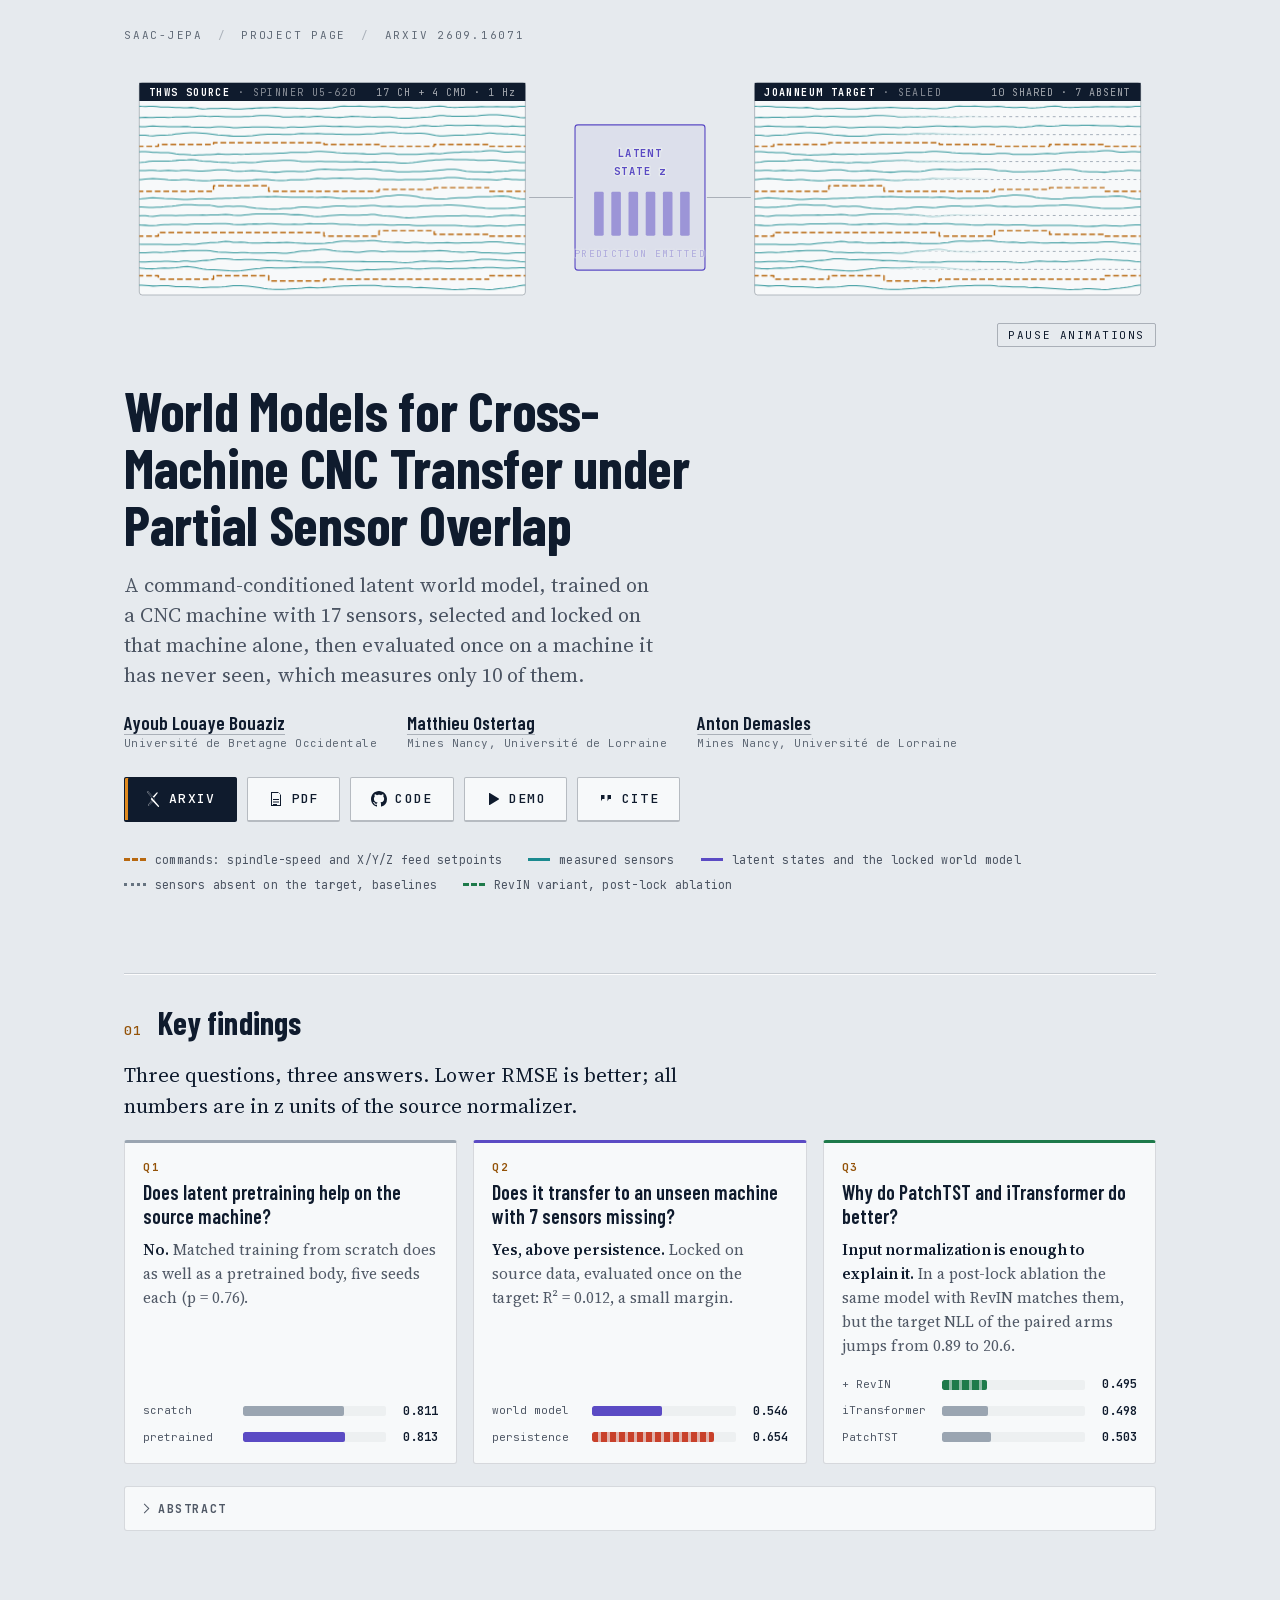
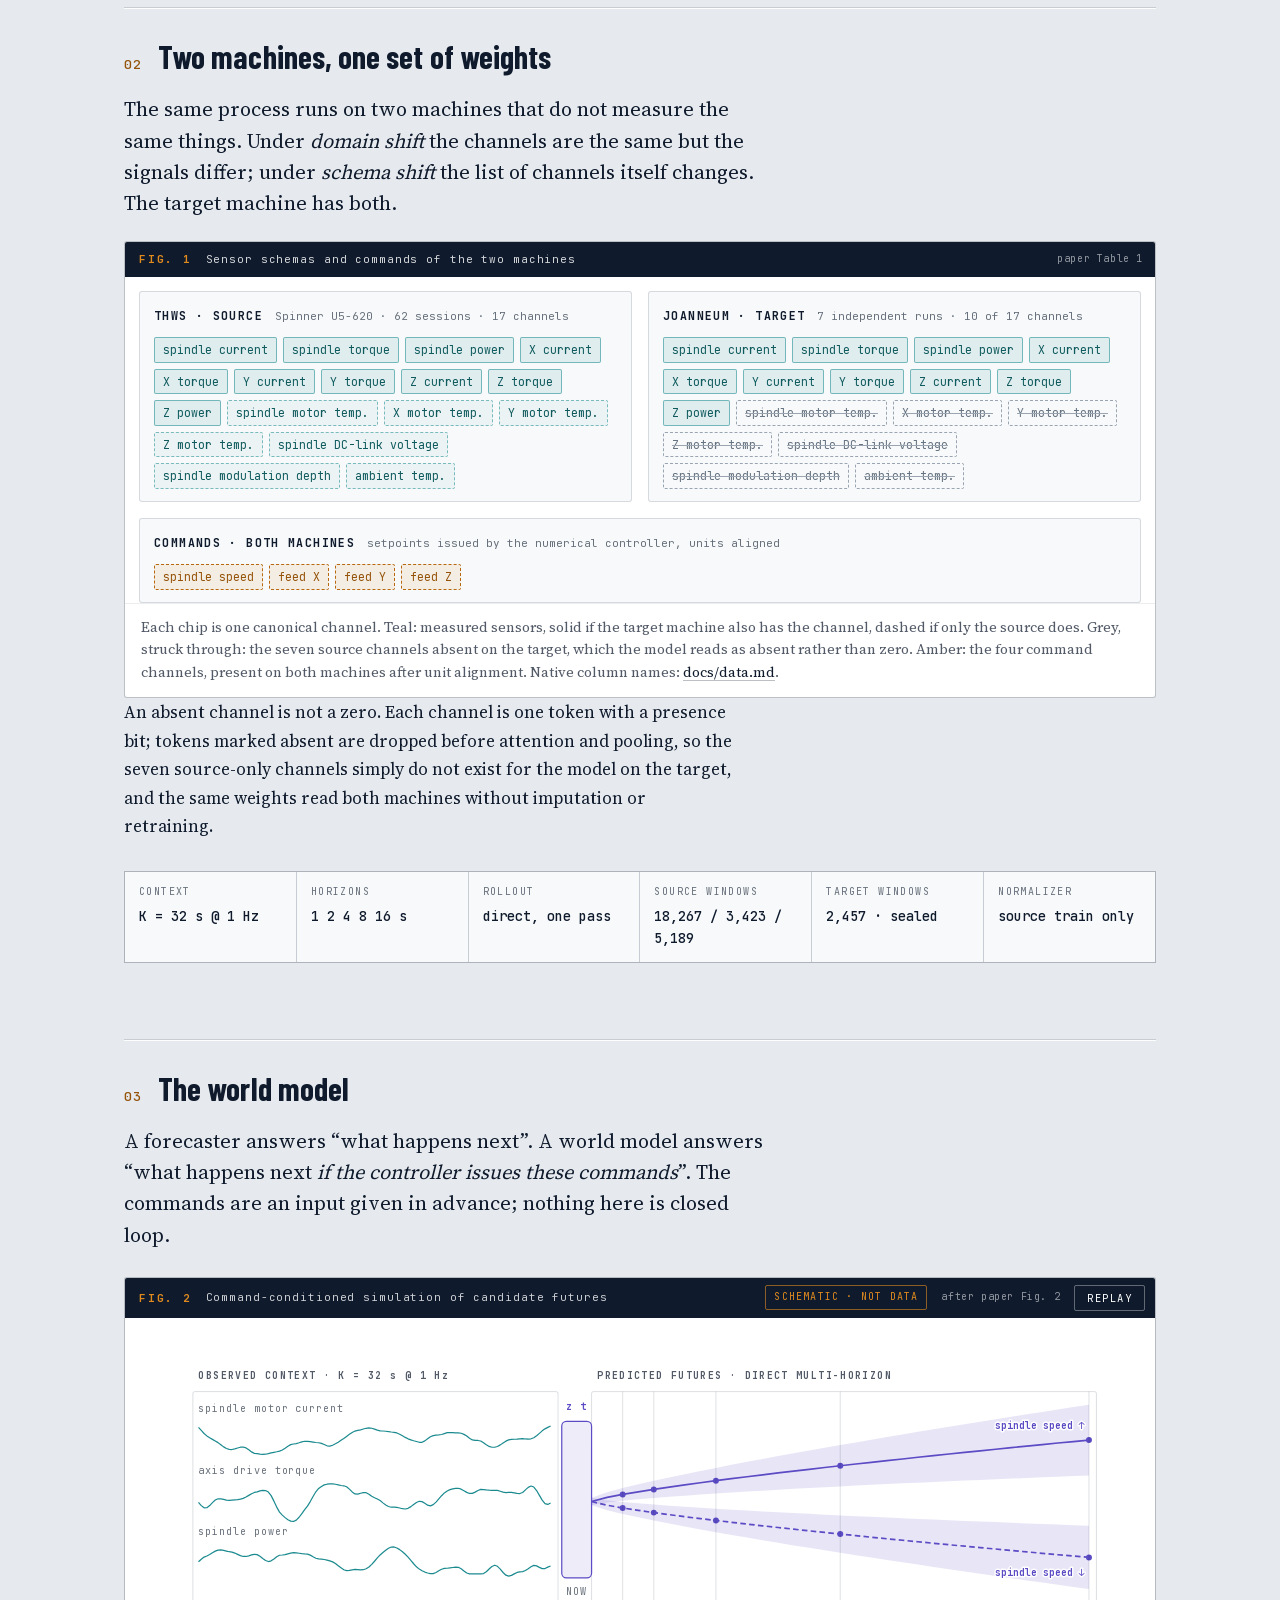
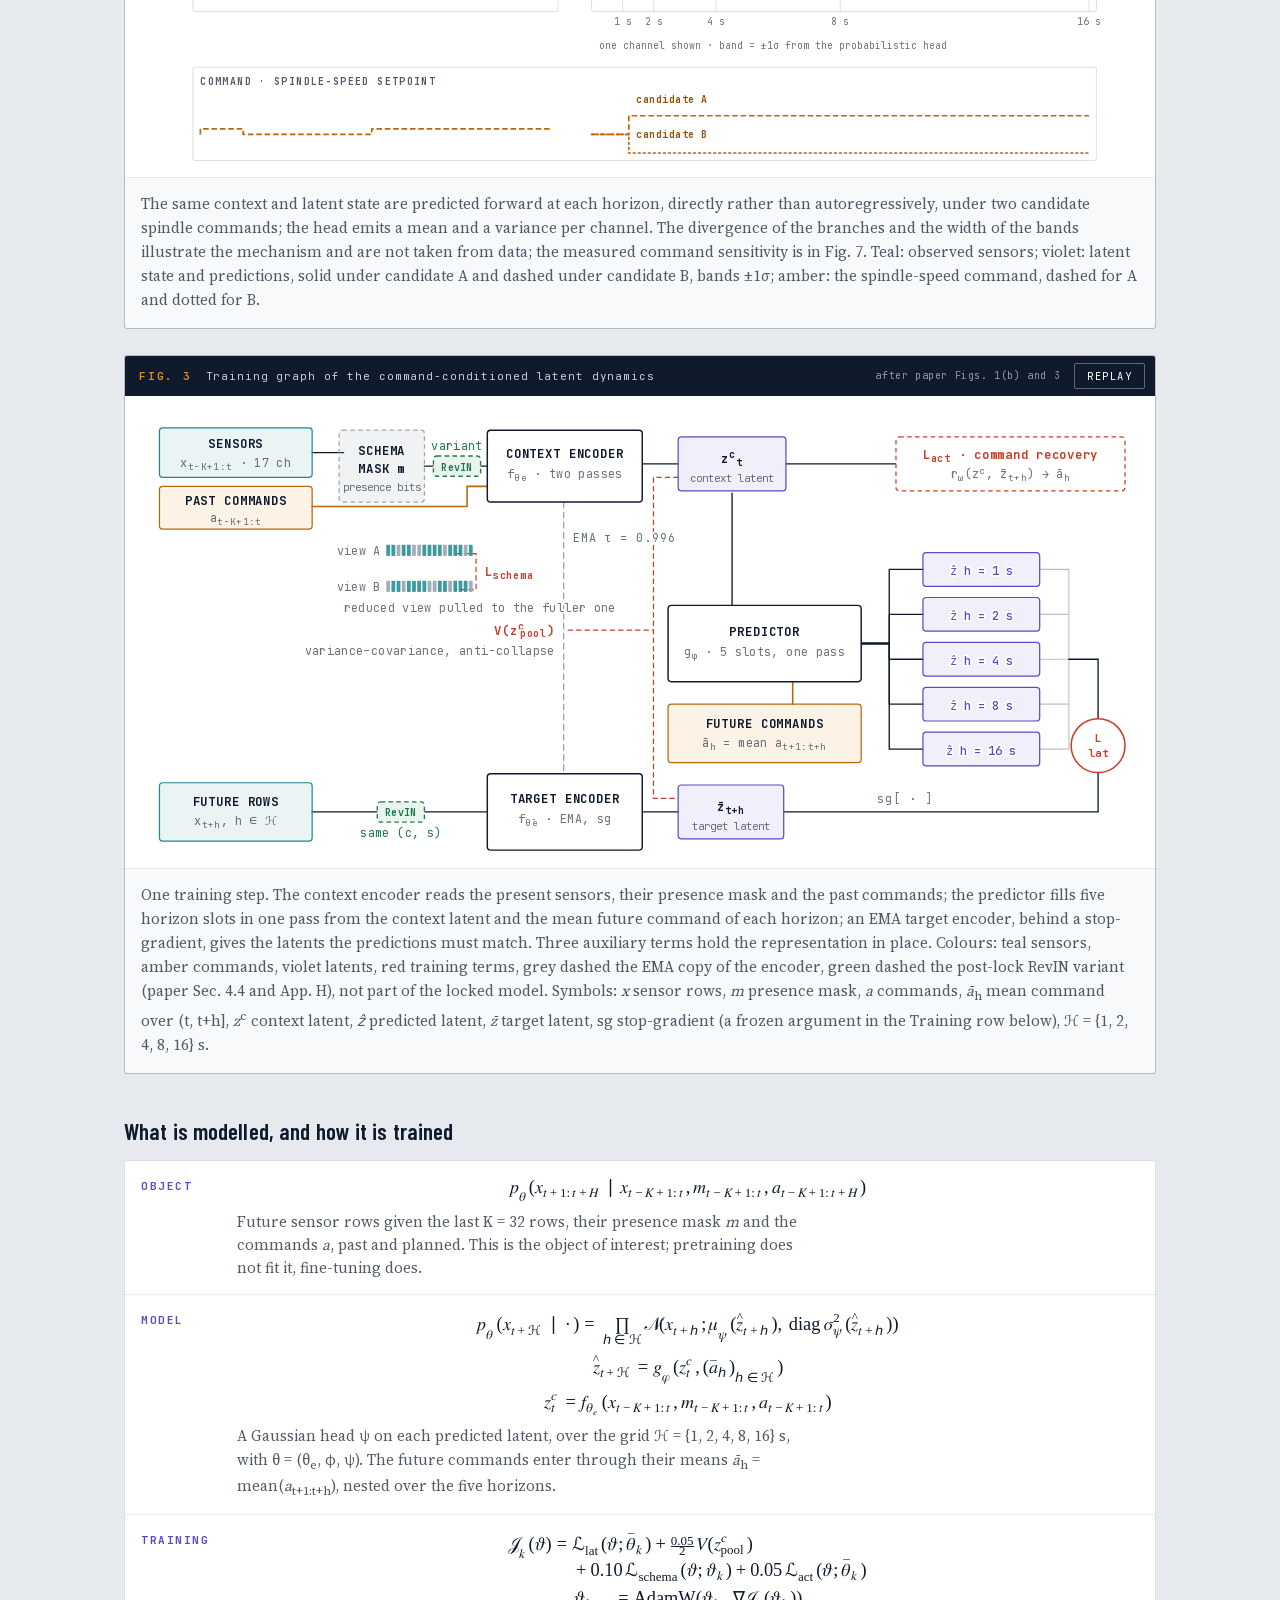
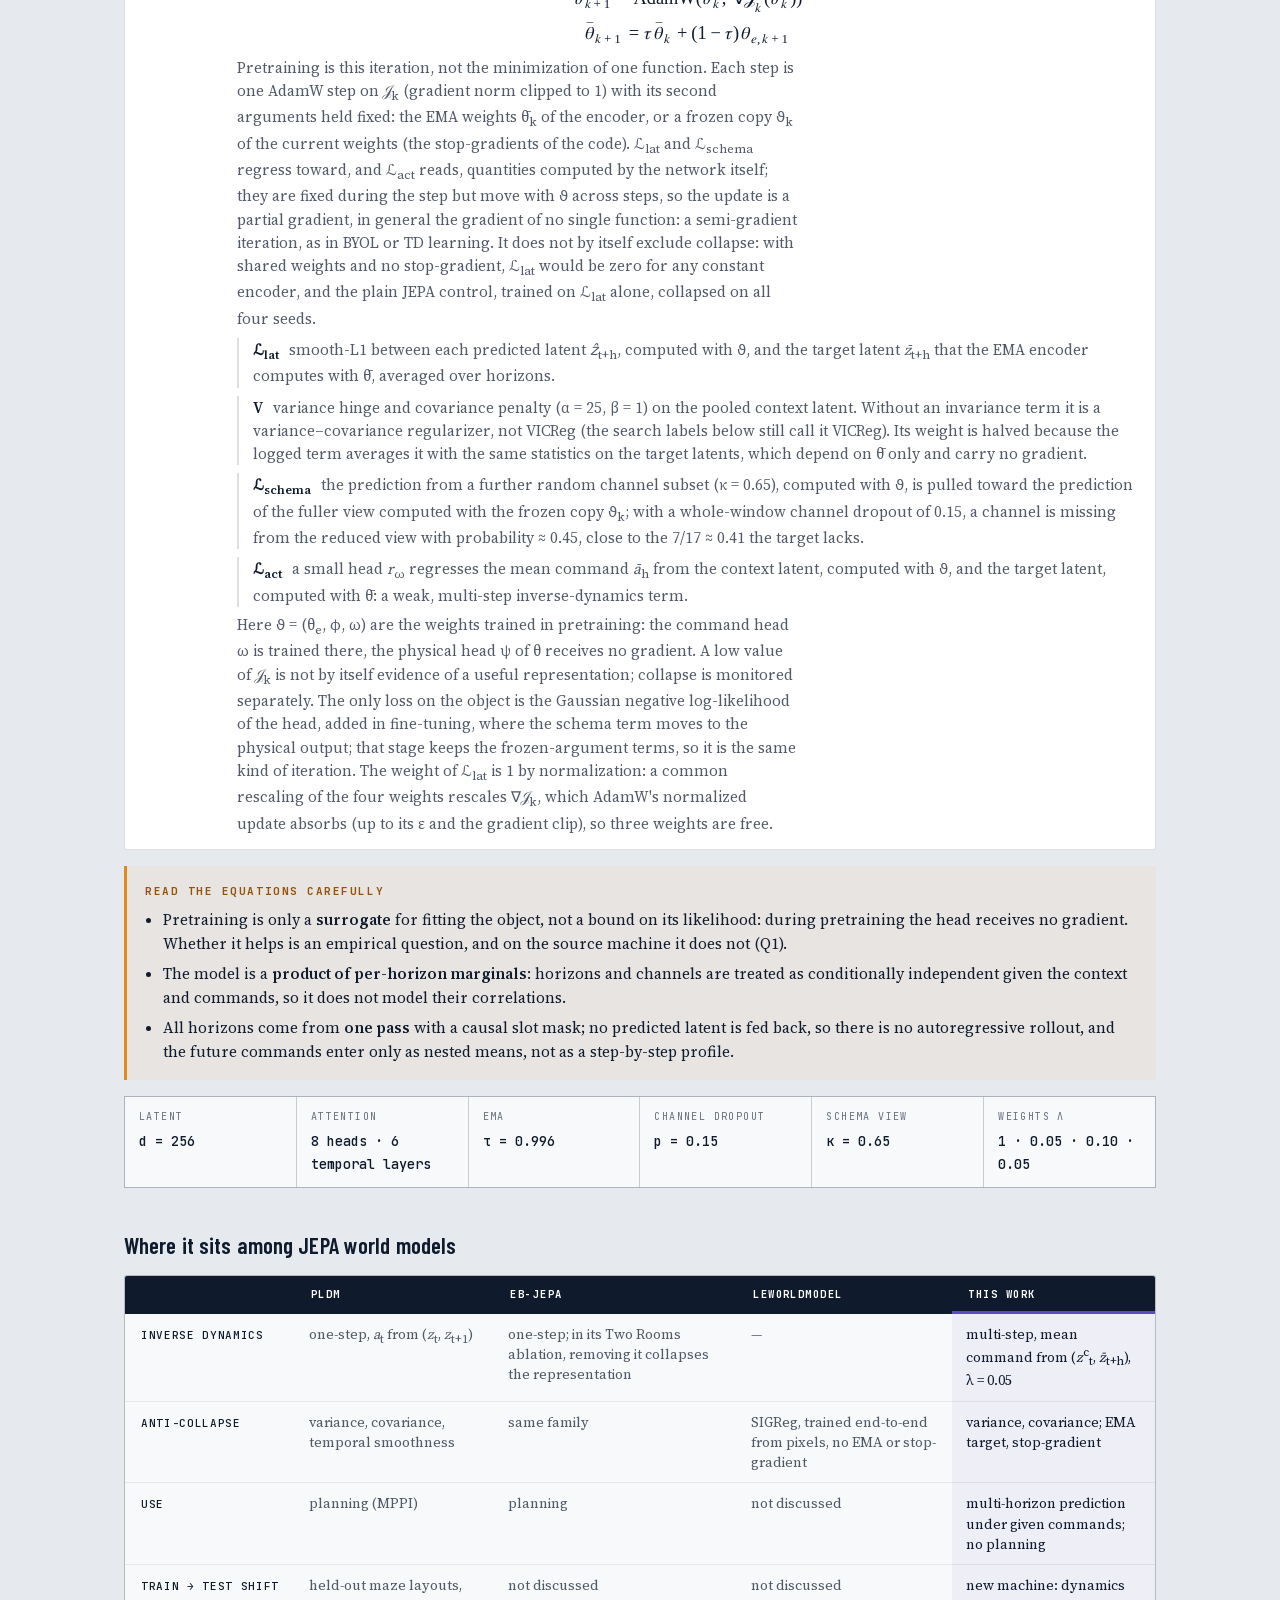
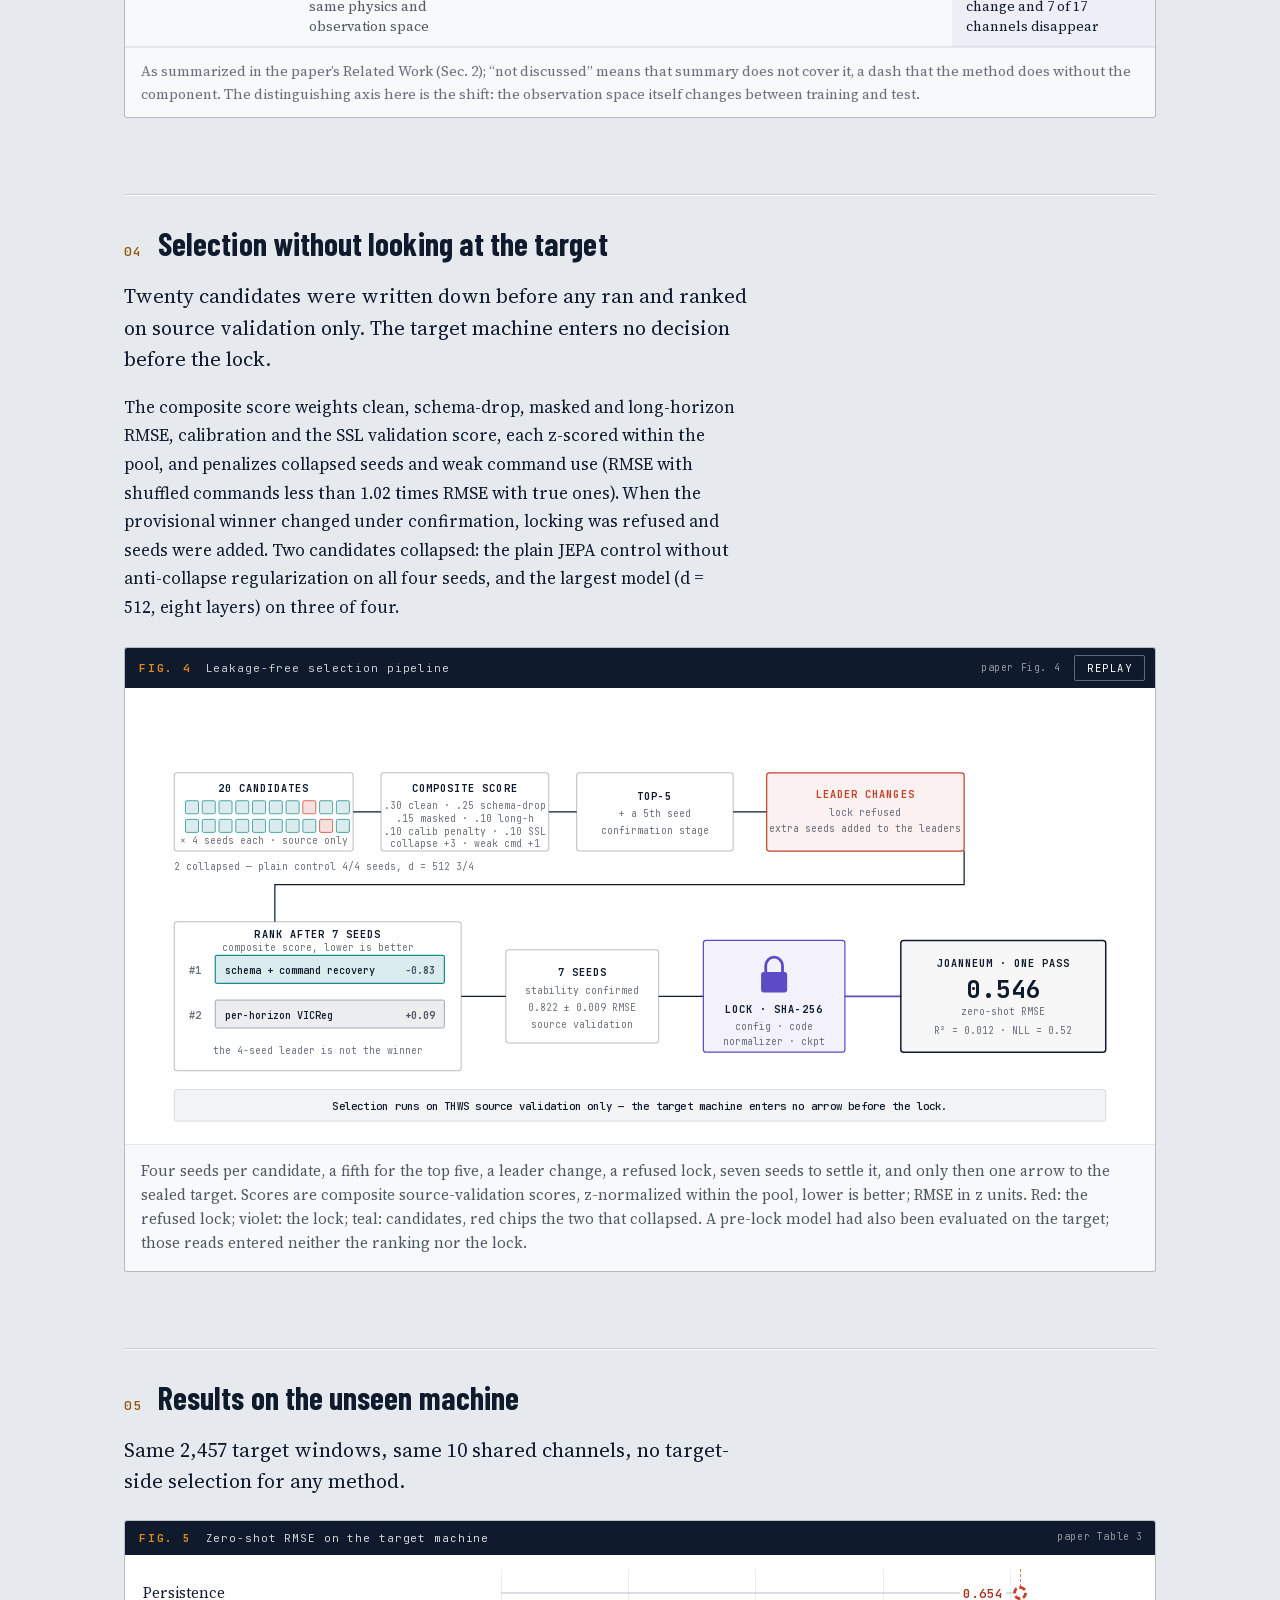
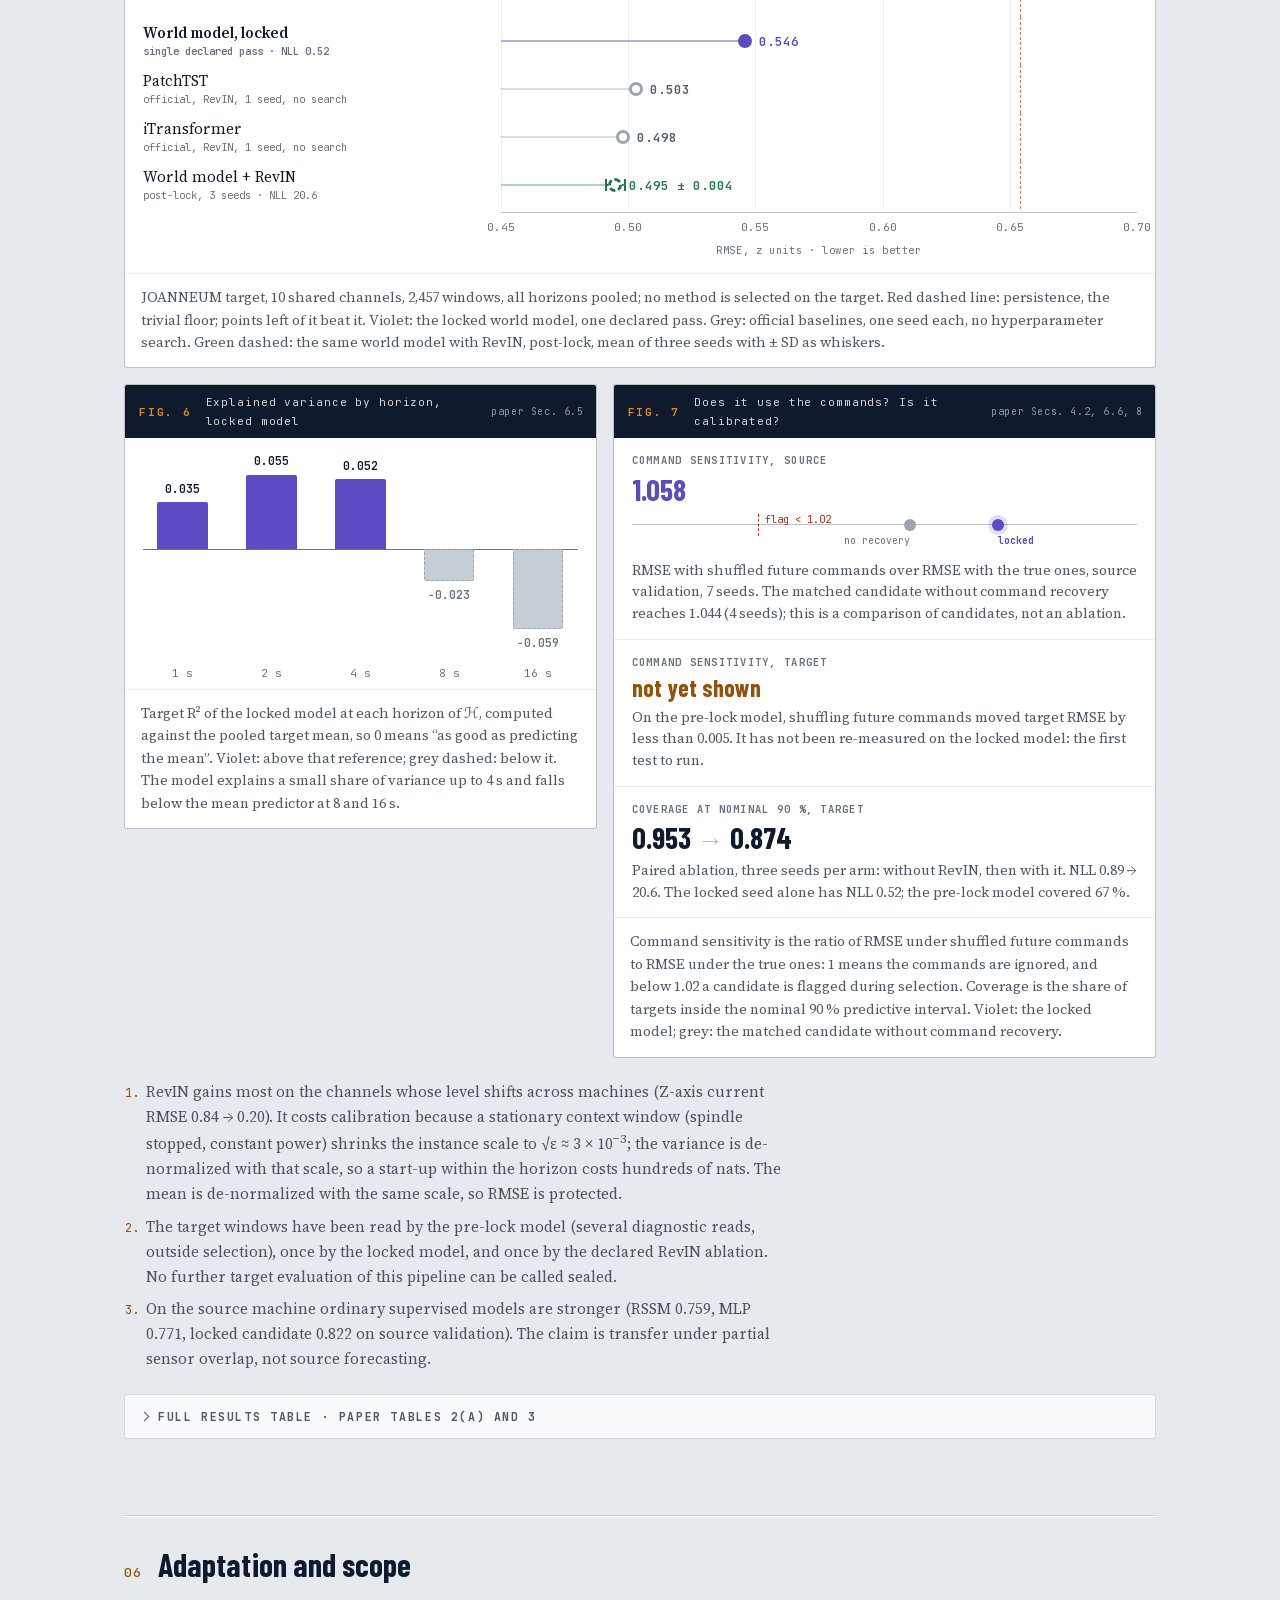
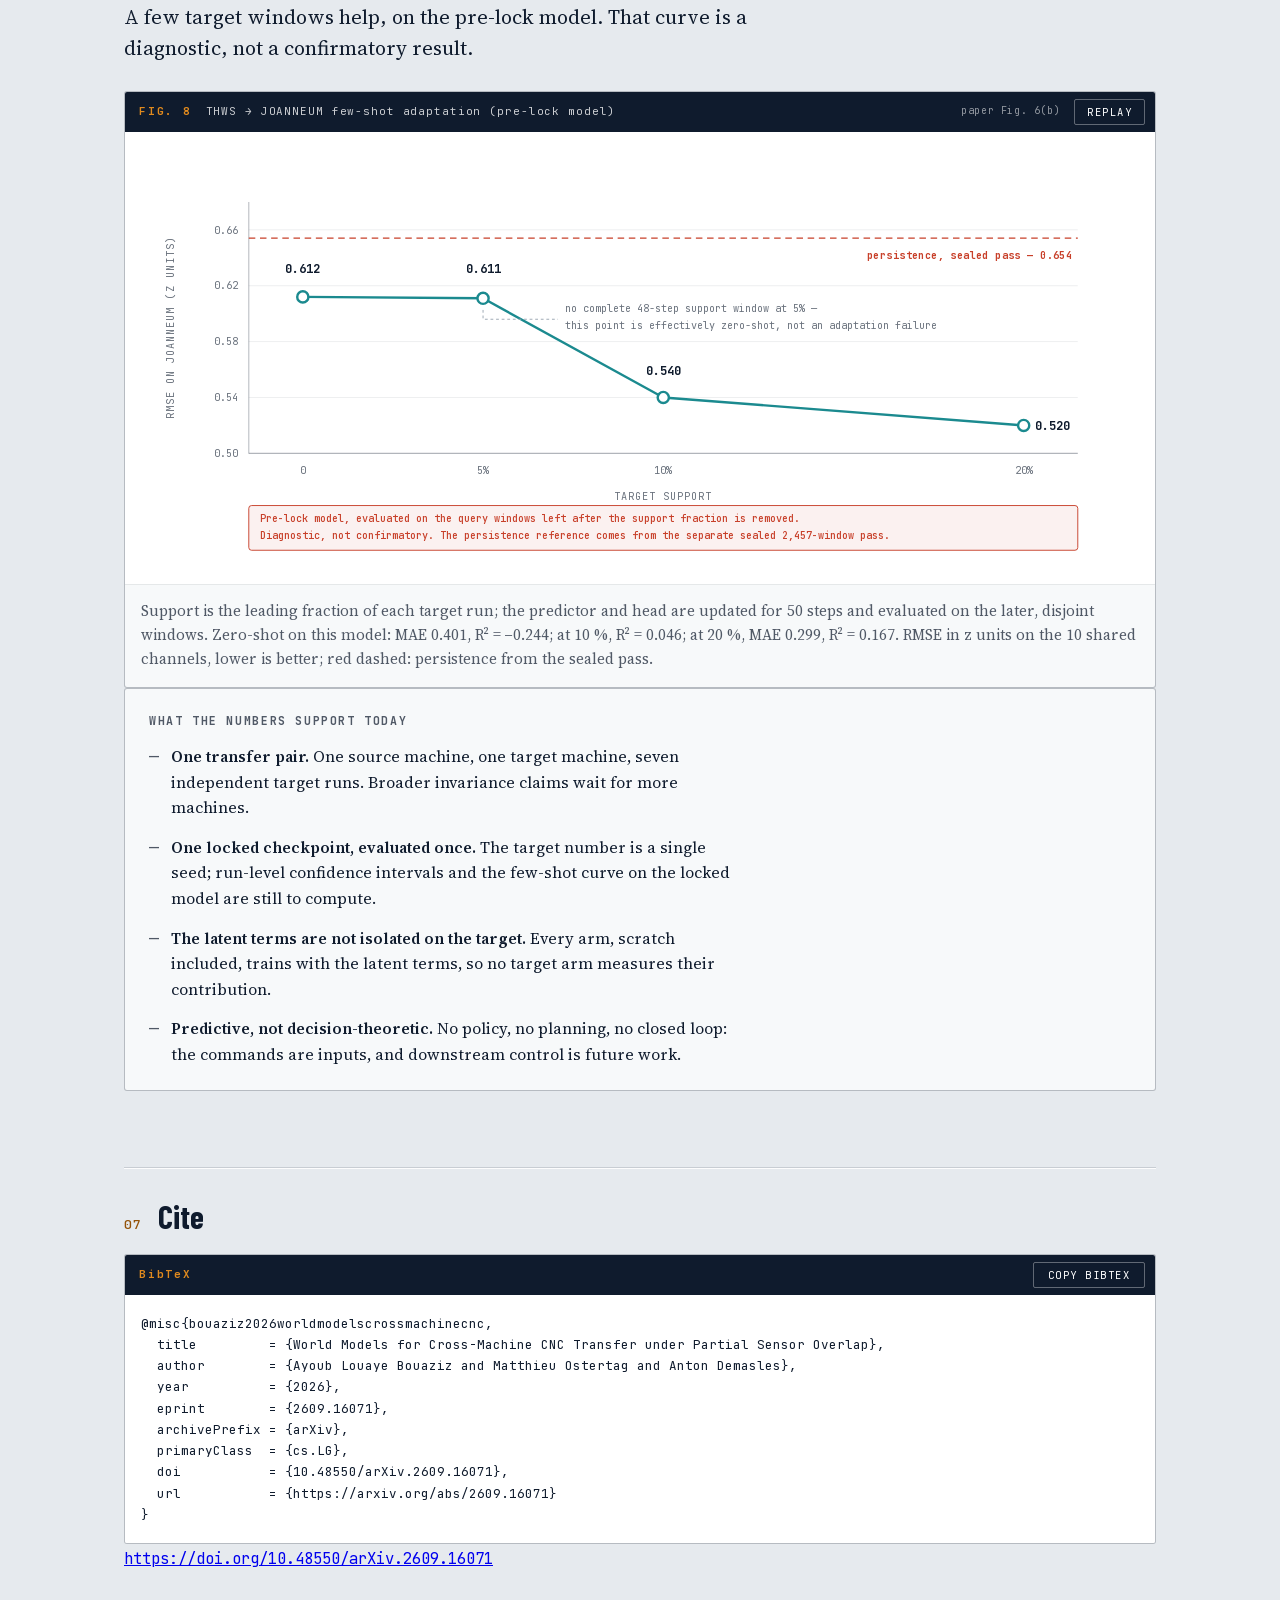
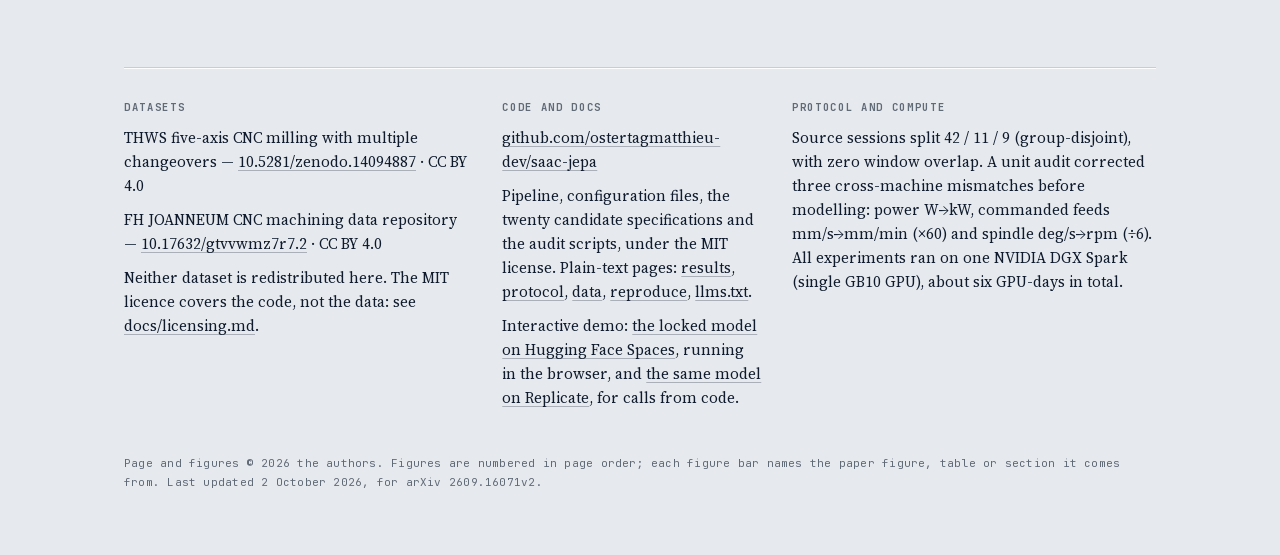
==== commit 00613f73: "Start watching scroll regions once the page is idle One Lighthouse run in three still reported a 1.5" ====
--- a/docs/index.html
+++ b/docs/index.html
@@ -3,7 +3,7 @@
 <head>
 <meta charset="utf-8">
 <!-- build:csp -->
-<meta http-equiv="Content-Security-Policy" content="default-src 'self'; script-src 'sha256-qQTMqooUY0Cr0YROZYmUraQh/NGZAx4cFDgjhhvLIWw=' 'strict-dynamic' https: 'unsafe-inline'; style-src 'self' 'unsafe-inline'; img-src 'self'; font-src 'self'; connect-src 'self'; object-src 'none'; base-uri 'none'; form-action 'none'; require-trusted-types-for 'script'; trusted-types saac">
+<meta http-equiv="Content-Security-Policy" content="default-src 'self'; script-src 'sha256-4K4YEQaUSiMRivVKZoi7Oq2GDiTUc/lOyGsuzGebqmU=' 'strict-dynamic' https: 'unsafe-inline'; style-src 'self' 'unsafe-inline'; img-src 'self'; font-src 'self'; connect-src 'self'; object-src 'none'; base-uri 'none'; form-action 'none'; require-trusted-types-for 'script'; trusted-types saac">
 <!-- /build:csp -->
 <meta name="viewport" content="width=device-width,initial-scale=1">
 <title>World Models for Cross-Machine CNC Transfer · SAAC-JEPA</title>
@@ -898,7 +898,7 @@
 </footer>
 
 <!-- build:loader -->
-<script>(function(d,t){var u="main.min.js?v=c6ca62a0",p=null;try{if(t)p=t.createPolicy("saac",{createScriptURL:function(s){if(s!==u)throw new TypeError("blocked script URL");return s}})}catch(e){}var s=d.createElement("script");s.src=p?p.createScriptURL(u):u;d.body.appendChild(s)})(document,window.trustedTypes);</script>
+<script>(function(d,t){var u="main.min.js?v=43e7d782",p=null;try{if(t)p=t.createPolicy("saac",{createScriptURL:function(s){if(s!==u)throw new TypeError("blocked script URL");return s}})}catch(e){}var s=d.createElement("script");s.src=p?p.createScriptURL(u):u;d.body.appendChild(s)})(document,window.trustedTypes);</script>
 <!-- /build:loader -->
 
 <!-- ------------------------------- JSON-LD -------------------------------- -->
